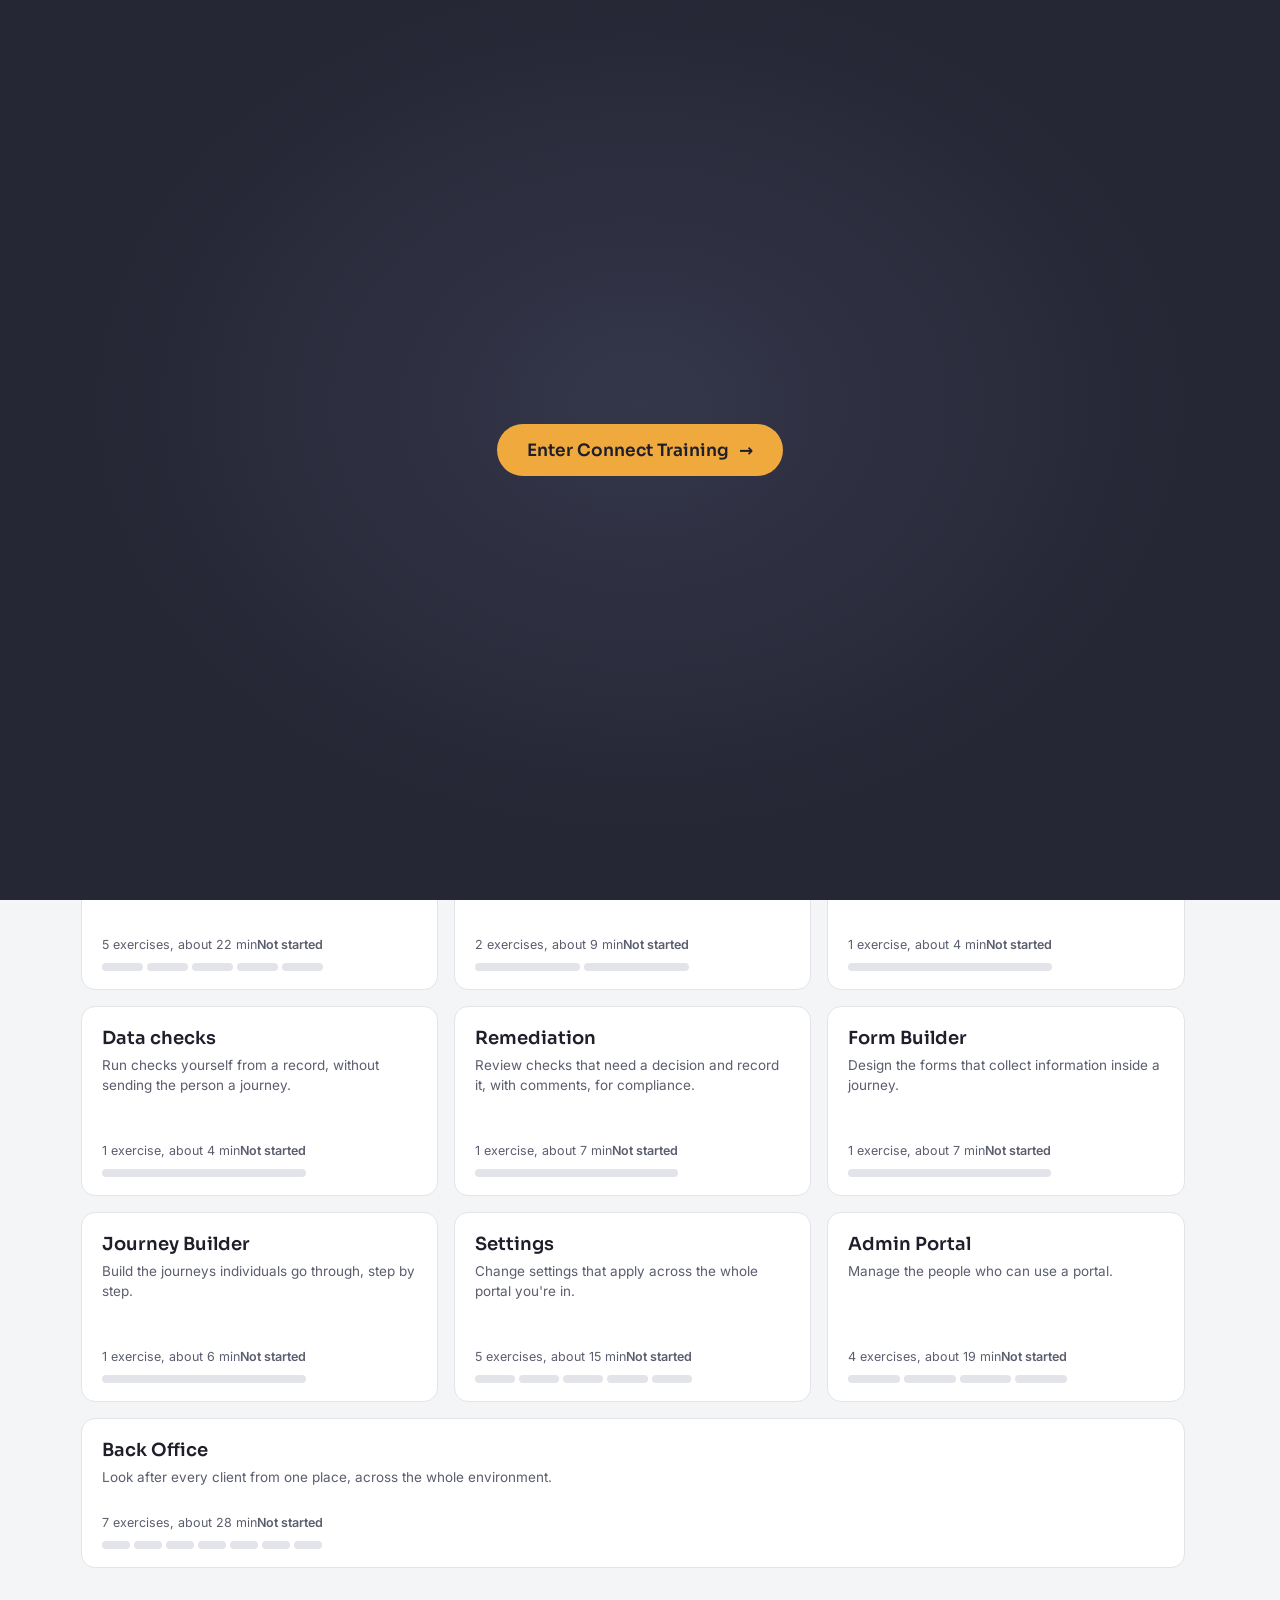
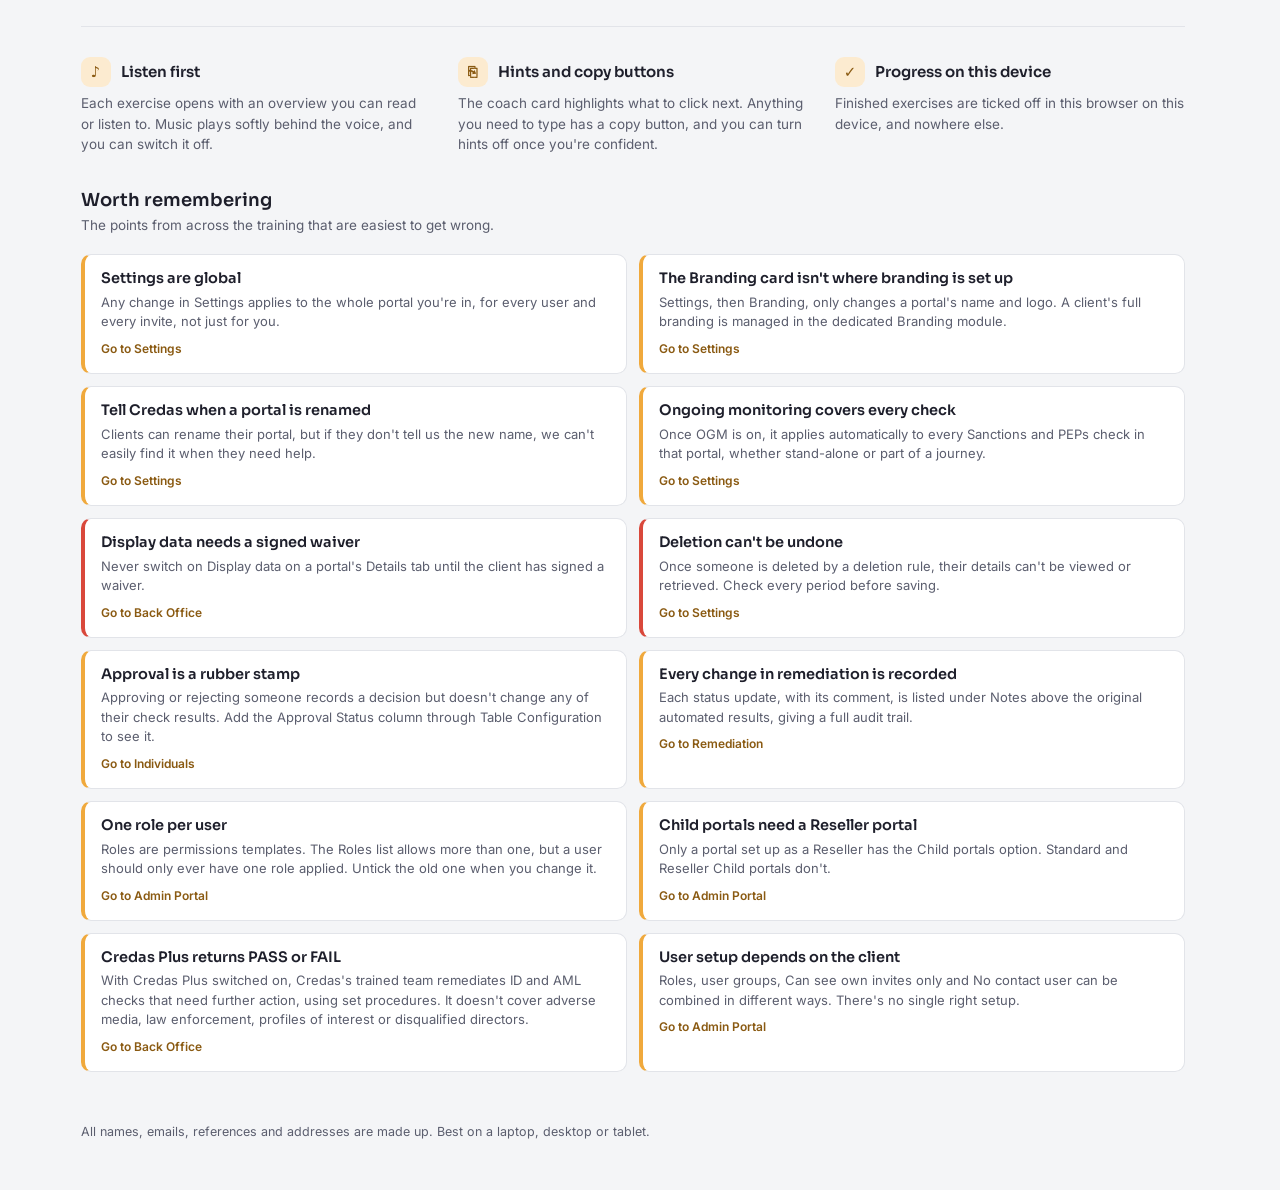
==== index.html @ 2b9f270e "Uploading of both Index and JS files" ====
<!doctype html>
<html lang="en-GB">
<head>
<meta charset="utf-8">
<meta name="viewport" content="width=device-width, initial-scale=1, viewport-fit=cover">
<title>Credas Connect training</title>
<link rel="preconnect" href="https://fonts.googleapis.com">
<link rel="preconnect" href="https://fonts.gstatic.com" crossorigin>
<link href="https://fonts.googleapis.com/css2?family=Inter:wght@400;500;600;700&family=Sora:wght@500;600;700&display=swap" rel="stylesheet">
<style>
:root{
  --bg:#F4F5F7;--surface:#FFFFFF;--ink:#1E1F2B;--muted:#5B5E6E;--line:#E2E4E9;
  --navy:#262735;--navy-2:#31323F;--navy-ink:#F3F3F6;--navy-muted:#B9BBC8;
  --gold:#F0A93C;--gold-soft:#FCEBD0;--gold-ink:#8A5A12;--green:#1A9E72;--green-soft:#E3F6EF;
  --display:"Sora","Segoe UI",system-ui,sans-serif;--body:"Inter","Segoe UI",system-ui,-apple-system,sans-serif;
  color-scheme:light;
  box-sizing:border-box;padding-top:env(safe-area-inset-top,0px);padding-bottom:env(safe-area-inset-bottom,0px);
}
@media (prefers-color-scheme:dark){:root:not([data-theme="light"]){
  --bg:#17181F;--surface:#21222C;--ink:#ECECF1;--muted:#A6A8B6;--line:#34353F;
  --navy:#262838;--navy-2:#2F3142;--gold-soft:#3A2E1A;--gold-ink:#F5C57A;--green:#3CCB98;--green-soft:#173328;color-scheme:dark}}
:root[data-theme="dark"]{--bg:#17181F;--surface:#21222C;--ink:#ECECF1;--muted:#A6A8B6;--line:#34353F;--navy:#262838;--navy-2:#2F3142;--gold-soft:#3A2E1A;--gold-ink:#F5C57A;--green:#3CCB98;--green-soft:#173328;color-scheme:dark}
*,*:before,*:after{box-sizing:inherit}
html{scroll-padding-top:env(safe-area-inset-top,0px)}
body{margin:0;background:var(--bg);color:var(--ink);font:15px/1.55 var(--body);-webkit-font-smoothing:antialiased}
body::before{content:"";position:fixed;inset:0 0 auto;height:env(safe-area-inset-top,0px);background:var(--navy);z-index:10}
a{color:inherit}
:focus-visible{outline:3px solid var(--gold);outline-offset:3px;border-radius:6px}
.wrap{max-width:1160px;margin:0 auto;padding:0 28px}
/* top bar */
.top{background:var(--navy);color:var(--navy-ink)}
.top .wrap{display:flex;align-items:center;gap:18px;height:78px}
.top .brand{display:flex;align-items:center;gap:20px;text-decoration:none}
.top .brand svg{height:44px;width:auto}
.top .brand span{border-left:1px solid #ffffff33;padding-left:20px;font:600 20px var(--display);color:var(--gold);letter-spacing:.01em}
.top nav{margin-left:auto;display:flex;gap:24px;font-size:14.5px}
.top nav a{text-decoration:none;color:var(--navy-muted)}
.top nav a:hover{color:#fff}
/* hero */
.hero{background:var(--navy);color:var(--navy-ink);padding:44px 0 64px;overflow:hidden}
.hero .wrap{display:grid;grid-template-columns:minmax(0,1.05fr) minmax(0,1fr);gap:56px;align-items:center}
.hero h1{font:600 clamp(30px,4.2vw,46px)/1.12 var(--display);letter-spacing:-.02em;margin:0 0 18px;max-width:15ch}
.hero p.lede{color:var(--navy-muted);font-size:16.5px;max-width:46ch;margin:0 0 30px}
.prog{max-width:420px;margin-bottom:26px}
.prog .row{display:flex;justify-content:space-between;align-items:baseline;font-size:13.5px;color:var(--navy-muted);margin-bottom:8px}
.prog .row b{font:600 22px var(--display);color:#fff;margin-right:4px}
.bar{height:8px;border-radius:999px;background:#ffffff1f;overflow:hidden}
.bar i{display:block;height:100%;border-radius:inherit;background:var(--gold);transition:width .6s ease}
.ctas{display:flex;flex-wrap:wrap;gap:12px;align-items:center}
.btn{display:inline-flex;align-items:center;gap:10px;height:46px;padding:0 22px;border-radius:999px;font:600 14.5px var(--body);text-decoration:none;border:0;cursor:pointer}
.btn.gold{background:var(--gold);color:#1E1F2B}
.btn.gold:hover{background:#f4b955}
.btn.ghost{background:transparent;color:#fff;box-shadow:inset 0 0 0 1.5px #ffffff55}
.btn.ghost:hover{box-shadow:inset 0 0 0 1.5px #fff}
.btn .sub{font-weight:500;opacity:.75}
.next-note{font-size:13px;color:var(--navy-muted);margin-top:12px;min-height:20px}
/* mini portal */
.mock{position:relative;justify-self:end;width:min(100%,520px)}
.screen{background:#FAFAFA;border-radius:12px;overflow:hidden;box-shadow:0 30px 60px -20px #00000080,0 0 0 1px #ffffff14;color:#1E1F2B}
.screen .bar2{background:#2D2E3F;height:38px;display:flex;align-items:center;gap:14px;white-space:nowrap;overflow:hidden;padding:0 14px;font-size:10.5px;color:#fff}
.screen .bar2 .lg{width:58px;height:16px;display:flex;align-items:center}
.screen .bar2 .lg svg{height:16px;width:auto}
.screen .bar2 .on{color:var(--gold);font-weight:700}
.screen .bar2 .u{color:var(--gold);border-bottom:2px solid var(--gold);padding:11px 0 9px}
.screen .search{margin:12px 14px 6px;height:22px;border-radius:999px;background:#ECEDEF}
.screen table{width:100%;border-collapse:collapse;font-size:9.5px}
.screen td{padding:8px 14px;border-bottom:1px solid #EEEFF1;white-space:nowrap}
.screen tr.sel td{background:#FFF3DE}
.pill{display:inline-block;border-radius:999px;padding:2px 8px;font-size:8.5px;font-weight:700}
.pill.g{background:#1EC28B;color:#fff}.pill.d{background:#1E1F2B;color:#fff}.pill.o{border:1px solid #c9cbd1;color:#55586a}
.coach{position:absolute;left:-34px;bottom:-30px;width:230px;background:#fff;border-radius:12px;box-shadow:0 18px 40px -10px #00000066;border-top:4px solid var(--gold);padding:13px 15px 14px;color:#1E1F2B}
.coach .s{font:700 11px var(--body);color:var(--gold)}
.coach .t{font:600 14px var(--display);margin:4px 0 3px}
.coach .d{font-size:11.5px;color:#5B5E6E;line-height:1.4}
.coach .pb{height:4px;border-radius:2px;background:#ECEDEF;margin-top:10px}
.coach .pb i{display:block;height:100%;width:58%;background:#1EC28B;border-radius:2px}
.ring{display:inline-block;border-radius:5px;padding:2px 6px;margin:-2px -6px;box-shadow:0 0 0 2px var(--gold),0 0 0 6px #F0A93C40}
@media (prefers-reduced-motion:no-preference){.ring{animation:ringp 1.8s ease-in-out infinite}@keyframes ringp{50%{box-shadow:0 0 0 2px var(--gold),0 0 0 10px #F0A93C1a}}}
/* sections */
main section{padding:56px 0 10px}
.shead{display:flex;justify-content:space-between;align-items:flex-end;gap:20px;margin-bottom:22px;flex-wrap:wrap}
.shead h2{font:600 26px/1.2 var(--display);letter-spacing:-.01em;margin:0}
.shead p{margin:6px 0 0;color:var(--muted);max-width:60ch}
.mods{display:grid;grid-template-columns:repeat(3,minmax(0,1fr));gap:16px}
.mods .mod:last-child:nth-child(3n+1){grid-column:1 / -1;min-height:150px}
@media (max-width:980px){.mods{grid-template-columns:repeat(2,minmax(0,1fr))}.mods .mod:last-child:nth-child(3n+1){grid-column:auto}.mods .mod:last-child:nth-child(2n+1){grid-column:1 / -1}}
@media (max-width:600px){.mods{grid-template-columns:1fr}}
.mod{display:flex;flex-direction:column;text-align:left;background:var(--surface);border:1px solid var(--line);border-radius:14px;padding:20px 20px 18px;cursor:pointer;color:inherit;font:inherit;min-height:190px;position:relative}
.mod:hover{border-color:var(--gold)}
.mod h3{font:600 18px/1.25 var(--display);margin:0 0 6px;padding-right:34px}
.mod p{margin:0 0 16px;color:var(--muted);font-size:13.5px;line-height:1.5}
.mod .foot{margin-top:auto}
.mod .meta{display:flex;justify-content:space-between;font-size:12.5px;color:var(--muted);margin-bottom:8px}
.mod .meta b{color:var(--ink);font-weight:600}
.mod .foot{display:block}.mod .meta{display:flex;align-items:center}
.mod .segs{display:flex;gap:4px;margin-top:2px}
.mod .segs i{flex:1;height:8px;border-radius:4px;background:var(--line)}
.mod .segs i.on{background:var(--green)}
.mod .pstat{font-weight:600;color:var(--muted)}
.mod .pstat.some{color:var(--gold-ink);background:var(--gold-soft);border-radius:999px;padding:2px 9px}
.mod .pstat.full{color:var(--green);background:var(--green-soft);border-radius:999px;padding:2px 9px}
.mod .bar i{background:var(--green)}
.mod .done{position:absolute;top:18px;right:18px;width:26px;height:26px;border-radius:50%;background:var(--green);color:#fff;display:grid;place-items:center;font-size:14px}
.mod.fresh .bar i{background:var(--gold)}
/* good to know */
.know{display:grid;grid-template-columns:repeat(3,minmax(0,1fr));gap:28px;border-top:1px solid var(--line);margin-top:48px;padding:30px 0 6px}
.know h3{font:600 15px var(--display);margin:0 0 6px;display:flex;align-items:center;gap:10px}
.know h3 .ic{width:30px;height:30px;border-radius:9px;background:var(--gold-soft);color:var(--gold-ink);display:grid;place-items:center;font-size:15px}
.know p{margin:0;color:var(--muted);font-size:13.5px}
.know button{border:0;background:none;color:var(--gold-ink);font:600 13px var(--body);padding:0;margin-top:8px;cursor:pointer;text-decoration:underline}
.keys{margin-top:0;padding-top:28px!important}
.keys h3{font:600 18px var(--display);margin:0 0 4px}
.keys>p{margin:0 0 18px;color:var(--muted);font-size:13.5px}
.klist{list-style:none;margin:0;padding:0;display:grid;grid-template-columns:repeat(2,minmax(0,1fr));gap:12px}
.klist li{background:var(--surface);border:1px solid var(--line);border-left:4px solid var(--gold);border-radius:10px;padding:14px 16px}
.klist li.warn{border-left-color:#D9483B}
.klist b{display:block;font:600 14.5px/1.35 var(--display);margin-bottom:4px}
.klist span{display:block;color:var(--muted);font-size:13px;line-height:1.5}
.klist a{display:inline-block;margin-top:8px;font-size:12px;font-weight:600;color:var(--gold-ink);text-decoration:none}
.klist a:hover{text-decoration:underline}
@media (max-width:760px){.klist{grid-template-columns:1fr}}
.askbtn{display:inline-flex;align-items:center;gap:9px;height:44px;padding:0 18px 0 8px;border:1px solid #F0A93C66;border-radius:999px;background:radial-gradient(circle at 22px 50%,#F0A93C40,transparent 60%),#ffffff0d;color:#fff;font:600 14px var(--body);cursor:pointer;margin-left:20px;position:relative;box-shadow:0 0 0 0 #F0A93C55;animation:askring 2.8s ease-out infinite;transition:background .2s,border-color .2s}
.askbtn:hover{border-color:#F0A93C;background:radial-gradient(circle at 22px 50%,#F0A93C66,transparent 65%),#ffffff1a}
.askbtnic{width:30px;height:30px;border-radius:50%;display:grid;place-items:center;background:#1E1F2B;box-shadow:inset 0 0 0 1px #ffffff1f,0 0 14px #F0A93C88}
@keyframes askring{0%{box-shadow:0 0 0 0 #F0A93C55}70%{box-shadow:0 0 0 10px #F0A93C00}100%{box-shadow:0 0 0 0 #F0A93C00}}
@media (prefers-reduced-motion:reduce){.askbtn{animation:none}}
.askveil{position:fixed;inset:0;z-index:90;background:#0e0f16b3;backdrop-filter:blur(3px);display:flex;align-items:flex-start;justify-content:center;padding:clamp(16px,8vh,90px) 16px 16px;overflow:auto}
.askveil[hidden]{display:none}
.askmodal{width:min(780px,100%);animation:askpop .28s cubic-bezier(.2,.8,.2,1)}
@keyframes askpop{from{opacity:0;transform:translateY(-12px) scale(.98)}to{opacity:1;transform:none}}
.askclose{position:absolute;top:14px;right:14px;width:34px;height:34px;border-radius:50%;border:0;background:#ffffff14;color:#fff;font-size:14px;cursor:pointer;z-index:2}
.askclose:hover{background:#ffffff2a}
@media (max-width:560px){.askbtn{margin-left:auto;padding:0 8px}.askbtn>span:last-child{display:none}}

.askcard{position:relative;overflow:hidden;border-radius:20px;padding:30px 32px 26px;color:#fff;background:radial-gradient(ellipse 60% 90% at 12% 0%,#3d3a3a 0%,transparent 60%),radial-gradient(ellipse 80% 100% at 10% 10%,#F0A93C2e 0%,transparent 55%),linear-gradient(135deg,#262735 0%,#2f3044 100%);box-shadow:0 24px 50px -24px #1e1f2b99}
.asktop{display:flex;gap:20px;align-items:center;margin-bottom:18px}
.askicon{flex:none;width:118px;height:118px;filter:drop-shadow(0 6px 22px #F0A93C66)}
.askicon svg{width:118px;height:118px}
.askicon .beam{transform-origin:60px 18px;animation:askbeam 3.2s ease-in-out infinite}
.askicon .pool{animation:askpool 3.2s ease-in-out infinite}
.askicon .star{transform-origin:60px 74px;animation:askstar 3.2s ease-in-out infinite}
@keyframes askbeam{0%,100%{opacity:.75}50%{opacity:1}}
@keyframes askpool{0%,100%{opacity:.7}50%{opacity:1}}
@keyframes askstar{0%,100%{transform:scale(1) rotate(0)}50%{transform:scale(1.07) rotate(6deg)}}
@media (prefers-reduced-motion:reduce){.askicon .beam,.askicon .pool,.askicon .star{animation:none}}
.askkick{display:inline-block;font:600 11.5px var(--body);letter-spacing:.08em;text-transform:uppercase;color:#F0A93C;margin-bottom:4px}
.askcard h2{font:600 clamp(24px,2.6vw,30px)/1.15 var(--display);margin:0 0 6px;color:#fff;letter-spacing:-.01em}
.asksub{margin:0;color:#C9CBD6;max-width:56ch}
.askform{display:flex;gap:10px}
.askform input{flex:1;height:54px;border:0;border-radius:999px;padding:0 24px;font:15.5px var(--body);background:#fff;color:#1E1F2B;box-shadow:0 8px 24px -12px #000a}
.askform .btn{height:54px;padding:0 26px}
.askform input:focus{outline:none;border-color:var(--gold);box-shadow:0 0 0 4px #F0A93C33}
.askex{display:flex;flex-wrap:wrap;gap:8px;align-items:center;margin:14px 0 4px;font-size:12.5px;color:#B9BBC8}
.askex button{border:1px solid #ffffff2e;background:#ffffff12;color:#fff;border-radius:999px;padding:6px 13px;font:12.5px var(--body);cursor:pointer;transition:background .15s,border-color .15s}
.askex button:hover{border-color:#F0A93C;background:#F0A93C26}
#askOut{margin-top:14px}
.askhead{font-size:13px;color:#C9CBD6;margin:8px 0 10px}
.askres{display:flex;gap:18px;align-items:center;justify-content:space-between;border:1px solid var(--line);border-radius:14px;padding:16px 18px;margin-bottom:10px;background:var(--surface);color:var(--ink);animation:askin .35s ease both}
.askres:nth-child(3){animation-delay:.06s}.askres:nth-child(4){animation-delay:.12s}
@keyframes askin{from{opacity:0;transform:translateY(6px)}to{opacity:1;transform:none}}
.askres.top{border:2px solid var(--gold);background:var(--surface);box-shadow:0 0 0 4px #F0A93C2e}
.askres h3{font:600 16px var(--display);margin:2px 0 4px;color:var(--ink)}
.askres p{margin:0;color:var(--muted);font-size:13px}
.askres .askstep{margin-top:6px;color:var(--ink)}
.askmod{font-size:11.5px;font-weight:600;text-transform:uppercase;letter-spacing:.04em;color:var(--gold-ink)}
.askdone{color:var(--green);text-transform:none}
.askres .btn{flex:none;height:40px;padding:0 18px;font-size:13.5px}
.btn.line2{background:transparent;color:var(--ink);box-shadow:inset 0 0 0 1.5px var(--line)}
.asknone{border:1px dashed #ffffff40;border-radius:12px;padding:14px 16px;color:#D9DAE2;font-size:13.5px}
@media (max-width:640px){.askform{flex-direction:column}.askres{flex-direction:column;align-items:flex-start}.asktop{flex-direction:column;align-items:flex-start}.askicon{width:72px;height:72px}.askicon svg{width:72px;height:72px}}
footer{color:var(--muted);font-size:12.5px;padding:40px 0 48px}
/* module view */
.mhero{background:var(--navy);color:var(--navy-ink);padding:26px 0 34px}
.crumbs{font-size:13px;color:var(--navy-muted);margin-bottom:14px}
.crumbs a{color:var(--navy-muted);text-decoration:none}
.crumbs a:hover{color:#fff;text-decoration:underline}
.mhero h1{font:600 clamp(28px,3.6vw,38px)/1.15 var(--display);margin:0 0 10px;letter-spacing:-.015em}
.mhero p{color:var(--navy-muted);max-width:68ch;margin:0 0 20px}
.mhero .prog{margin:0}
.exl{list-style:none;margin:30px 0 0;padding:0;display:flex;flex-direction:column;gap:12px}
.ex{background:var(--surface);border:1px solid var(--line);border-radius:14px;padding:18px 20px;display:grid;grid-template-columns:44px minmax(0,1fr) auto;gap:4px 18px;align-items:start}
.ex .num{width:36px;height:36px;border-radius:50%;background:var(--gold-soft);color:var(--gold-ink);display:grid;place-items:center;font:600 15px var(--display);margin-top:2px}
.ex.isdone .num{background:var(--green);color:#fff}
.ex h3{font:600 17px/1.3 var(--display);margin:2px 0 4px}
.ex p{margin:0;color:var(--muted);font-size:13.5px;max-width:70ch}
.ex .meta{display:flex;flex-wrap:wrap;gap:8px 14px;align-items:center;margin-top:10px;font-size:12.5px;color:var(--muted)}
.ex .tag{display:inline-flex;align-items:center;gap:6px;background:var(--green-soft);color:var(--green);font-weight:600;border-radius:999px;padding:3px 10px;font-size:12px}
.ex .tog{border:0;background:none;color:var(--gold-ink);font:600 12.5px var(--body);cursor:pointer;padding:0;display:inline-flex;align-items:center;gap:5px}
.ex .tog svg{transition:transform .2s}
.ex .tog[aria-expanded="true"] svg{transform:rotate(180deg)}
.ex .act{align-self:center}
.ex .btn{height:40px;padding:0 18px;font-size:13.5px}
.ex .btn.dark{background:var(--ink);color:var(--surface)}
.ex .btn.line{background:transparent;color:var(--ink);box-shadow:inset 0 0 0 1.5px var(--line)}
.steps{grid-column:2 / -1;display:none;margin-top:12px;border-top:1px dashed var(--line);padding-top:12px;columns:2 260px;column-gap:28px}
.steps.open{display:block}
.steps div{break-inside:avoid;margin-bottom:12px}
.steps h4{margin:0 0 4px;font:600 12.5px var(--body);color:var(--ink)}
.steps ol{margin:0;padding-left:22px;font-size:12.5px;color:var(--muted)}
.empty{padding:20px;color:var(--muted)}
[hidden]{display:none!important}
@media (max-width:880px){
  .hero .wrap{grid-template-columns:1fr;gap:40px}
  .mock{justify-self:start;margin-left:34px;width:calc(100% - 34px)}
  .know{grid-template-columns:1fr;gap:20px}
}
@media (max-width:560px){
  .wrap{padding:0 18px}
  .top nav{display:none}
  .hero{padding:30px 0 56px}
  .ex{grid-template-columns:36px minmax(0,1fr)}
  .ex .num{width:30px;height:30px;font-size:13px}
  .ex .act{grid-column:2;margin-top:12px}
  .coach{width:200px;left:-24px}
  .screen td:nth-child(4){display:none}
}
@media (max-width:560px){.top .wrap{height:64px}.top .brand svg{height:34px}.top .brand span{font-size:16px;padding-left:14px}.top .brand{gap:14px}}
@media (prefers-reduced-motion:reduce){.bar i{transition:none}}

/* intro animation */
.splash{display:none}
html.intro .splash{display:flex;position:fixed;inset:0;z-index:100;background:radial-gradient(ellipse at 50% 45%,#34364a 0%,var(--navy,#262735) 60%);flex-direction:column;align-items:center;justify-content:center;gap:18px;overflow:hidden}
html{scrollbar-gutter:stable}
html.intro body{overscroll-behavior:none}
.sp-stage{perspective:900px;perspective-origin:50% 50%}
.sp-logo{display:flex;align-items:center;height:clamp(84px,14vw,150px);transform-style:preserve-3d;position:relative}
.sp-c{position:relative;height:100%;aspect-ratio:50/60;transform-origin:50% 50%;transform-style:preserve-3d;opacity:.001;will-change:transform}
.splash.play .sp-c{opacity:1}
.sp-c .lay{position:absolute;inset:0;width:100%;height:100%;backface-visibility:visible;image-rendering:auto}
.sp-c .csheen{-webkit-mask-size:100% 100%;mask-size:100% 100%;overflow:hidden;opacity:.85}
.sp-c .csheen i{position:absolute;top:-10%;bottom:-10%;left:0;width:45%;background:linear-gradient(105deg,rgba(255,255,255,0) 0%,rgba(255,255,255,.95) 50%,rgba(255,255,255,0) 100%);transform:translateX(-130%);will-change:transform}
.splash.play .sp-c .csheen i{animation:csheen 1.3s ease-in-out .2s 3 both}
@keyframes csheen{from{transform:translateX(-130%)}to{transform:translateX(330%)}}
@media (prefers-reduced-motion:reduce){.splash.play .sp-c .csheen i{animation:none}}
.sp-w{height:100%;width:auto;margin-left:0;clip-path:inset(0 100% 0 0);opacity:0}
.sp-sub{font:600 clamp(15px,1.6vw,19px) "Sora","Segoe UI",system-ui,sans-serif;color:#F0A93C;opacity:0;transform:translateY(8px);letter-spacing:.01em}
.sp-ring{position:absolute;left:0;top:50%;width:var(--cw,100px);height:var(--cw,100px);margin-top:calc(var(--cw,100px) / -2);border-radius:50%;border:3px solid #F0A93C;opacity:0;transform:translateX(var(--cxp,0px)) scale(.6);pointer-events:none}
.splash.play .sp-c{animation:cfly 1.45s linear both, cland 1s cubic-bezier(.2,.8,.25,1) 1.45s forwards}
.splash.play .sp-ring{animation:ring .9s ease-out 1.45s forwards}
.splash.play .sp-w{animation:wreveal .75s cubic-bezier(.2,.7,.2,1) 2.3s forwards}
.splash.play .sp-sub{animation:subin .6s ease-out 2.8s forwards}
.sp-btns{position:absolute;right:22px;bottom:calc(20px + env(safe-area-inset-bottom,0px));display:flex;gap:8px}
.sp-btns button{border:0;background:#ffffff14;color:#D9DAE2;border-radius:999px;padding:9px 16px;font:500 13px "Inter",system-ui,sans-serif;cursor:pointer}
.sp-btns button:hover{background:#ffffff26;color:#fff}
.sp-gate{position:absolute;inset:0;display:flex;align-items:center;justify-content:center}
.sp-enter{display:inline-flex;align-items:center;gap:10px;height:52px;padding:0 30px;border:0;border-radius:999px;background:#F0A93C;color:#1E1F2B;font:600 17px "Sora","Segoe UI",system-ui,sans-serif;cursor:pointer;box-shadow:0 0 0 0 #F0A93C88;animation:gpulse 1.8s ease-out infinite}
.sp-enter:hover{background:#f4b955}
.sp-enter:focus-visible{outline:3px solid #fff;outline-offset:4px}
.sp-gate[hidden]{display:none}
@keyframes gpulse{0%{box-shadow:0 0 0 0 #F0A93C88}100%{box-shadow:0 0 0 18px #F0A93C00}}
@media (prefers-reduced-motion:reduce){.sp-enter{animation:none}}
.splash.gated .sp-stage,.splash.gated .sp-sub{visibility:hidden}
.splash.out{animation:spout .6s ease-in forwards}
.splash{background:none!important}
.splash::before{content:"";position:absolute;inset:0;background:radial-gradient(ellipse at 50% 45%,#34364a 0%,var(--navy,#262735) 60%);transition:opacity .9s ease;z-index:0}
.splash>*:not(.sp-gate){position:relative;z-index:1}
.splash>.sp-gate{z-index:2}
.splash.fly::before{opacity:0}
.splash.fly .sp-gate{display:none}
html.intro .top .brand svg,html.intro .top .brand span{opacity:0}

/* the C flies in from behind the viewer, spinning in 3D, away into the screen, goes slightly too far, then lands */
@keyframes cfly{
  0%{transform:translate3d(var(--cx,58%),18%,860px) rotateY(-760deg) rotateX(-30deg) rotateZ(35deg) scaleZ(1);animation-timing-function:cubic-bezier(.5,0,.7,.4)}
  58%{transform:translate3d(var(--cx,58%),4%,-60px) rotateY(-300deg) rotateX(-10deg) rotateZ(6deg) scaleZ(1);animation-timing-function:cubic-bezier(.2,.6,.3,1)}
  80%{transform:translate3d(var(--cx,58%),0,-150px) rotateY(-42deg) rotateX(16deg) rotateZ(-4deg) scaleZ(.55);animation-timing-function:cubic-bezier(.55,0,.75,.3)}
  100%{transform:translate3d(var(--cx,58%),0,0) rotateY(0) rotateX(0) rotateZ(0) scaleZ(.01)}}
@keyframes cland{
  0%{transform:translate3d(var(--cx,58%),0,0) scale3d(1.06,1.06,.01)}
  14%{transform:translate3d(var(--cx,58%),2%,0) scale3d(.97,1.02,.01)}
  28%{transform:translate3d(var(--cx,58%),-1%,0) scale3d(1.01,1.01,.01)}
  45%{transform:translate3d(var(--cx,58%),0,0) scale3d(1,1,.01)}
  100%{transform:translate3d(0,0,0) scale3d(1,1,.01)}}
@keyframes ring{0%{opacity:.85;transform:translateX(var(--cxp,0px)) scale(.75)}100%{opacity:0;transform:translateX(var(--cxp,0px)) scale(2.4)}}
@keyframes wreveal{0%{clip-path:inset(0 100% 0 0);opacity:0}15%{opacity:1}100%{clip-path:inset(0 0 0 0);opacity:1}}
@keyframes subin{to{opacity:1;transform:none}}
@keyframes spout{to{opacity:0;visibility:hidden}}
</style>
<script>(function(){try{var r=window.matchMedia&&matchMedia("(prefers-reduced-motion: reduce)").matches;var seen=sessionStorage.getItem("cct-intro");if(!r&&!seen&&!location.hash)document.documentElement.classList.add("intro")}catch(e){}})();</script>
<meta name="robots" content="noindex, nofollow">
<meta name="googlebot" content="noindex, nofollow">
<script>
/* Keep an Azure SAS token (or any query string) on links between pages */
(function(){var q=location.search;if(!q||q.length<2)return;
document.addEventListener("click",function(e){var a=e.target.closest&&e.target.closest("a[href]");if(!a)return;var h=a.getAttribute("href");
 if(!h||/^(https?:|mailto:|#|javascript:)/i.test(h)||!/\.html(#|$)/i.test(h))return;
 var i=h.indexOf("#"),base=i<0?h:h.slice(0,i),hash=i<0?"":h.slice(i);if(base.indexOf("?")>=0)return;
 e.preventDefault();var url=base+q+hash;if(a.target==="_blank")window.open(url,"_blank");else location.href=url;},true);})();
</script>
</head>
<body>
<div class="splash" id="splash" role="presentation"><div class="sp-stage"><div class="sp-logo" aria-label="Credas"><span class="sp-ring" aria-hidden="true"></span><div class="sp-c" id="spC" aria-hidden="true"></div><svg class="sp-w" viewBox="51.2 0 96.95 60" aria-hidden="true"><path fill="#fff" d="M51.41,24.04c0-3.51.44-5.85,1.33-7.01.88-1.16,2.14-1.74,3.77-1.74s2.79.4,3.5,1.2c.51.58.83,1.16.99,1.73.36,1.34.55,3.35.55,6.01v2.5h-2.49v-2.8c0-2.43-.13-4.07-.39-4.89s-.64-1.35-1.12-1.57c-.27-.12-.57-.18-.91-.18-1.05,0-1.77.53-2.17,1.6s-.6,2.74-.6,5.02v11.64c0,2.8.17,4.73.53,5.81.35,1.07,1.05,1.61,2.11,1.61s1.74-.53,2.07-1.6.49-3,.49-5.8v-2.32h2.47v2.31c0,2.53-.14,4.36-.43,5.48-.29,1.11-.61,1.91-.97,2.39-.77,1.03-1.96,1.55-3.57,1.55s-2.83-.51-3.64-1.53c-1-1.25-1.5-3.87-1.5-7.85v-11.55h0"/><path fill="#fff" d="M72.72,22.66c0-1.46-.07-2.53-.21-3.21-.13-.68-.37-1.14-.69-1.39-.33-.24-.83-.36-1.54-.36h-2.75v11.01h2.57c.83,0,1.41-.14,1.71-.43.31-.29.53-.76.69-1.43.15-.67.23-1.99.23-3.98v-.21h0M65.09,15.66h4.93c1.99,0,3.32.42,3.99,1.25.51.63.83,1.39.96,2.3.13.91.21,2.22.21,3.95s-.2,3.13-.6,4.23-1.09,1.77-2.07,2.03c.39.07.71.18.97.35s.5.46.71.87c.65,1.26.97,4.37.97,9.33,0,2.05.02,3.23.05,3.55.04.31.14.7.31,1.15h-2.43c-.17-.33-.28-.95-.31-1.87-.03-.91-.05-2.38-.05-4.39v-3.19c0-2.02-.13-3.31-.37-3.85-.25-.55-.98-.83-2.2-.83l-2.6-.17v14.3h-2.45V15.66h0Z"/><path fill="#fff" d="M97.44,23.66c0-2.11-.24-3.63-.73-4.56-.48-.93-1.24-1.4-2.27-1.4h-2.17v24.84h2.03c1.36,0,2.25-.62,2.67-1.86.33-1.02.49-2.55.49-4.58l-.02-12.44h0M89.82,15.66h4.47c2.61,0,4.26,1.07,4.97,3.19.42,1.24.63,2.93.63,5.07v12.42c.01,3.02-.41,5.16-1.27,6.41-.86,1.26-2.33,1.89-4.43,1.89h-4.37V15.66h0Z"/><path fill="#fff" d="M110.61,36.74l-2.67-16.41h-.03l-2.45,16.41h5.16M106.61,15.66h2.5l5.15,29h-2.37l-.95-5.88h-5.8l-.87,5.88h-2.32l4.67-29h0Z"/><path fill="#fff" d="M116.4,20.11c.17-1.57.63-2.77,1.39-3.59.76-.82,1.96-1.23,3.59-1.23s2.75.41,3.39,1.22c.35.44.63.88.83,1.32.42.89.63,3.01.65,6.36v1.63h-2.52v-1.81c0-2.55-.09-4.09-.25-4.63-.17-.54-.33-.95-.51-1.22-.32-.51-.89-.76-1.71-.76-1.67,0-2.51,1.55-2.51,4.67,0,1.09.11,1.83.31,2.21.21.39.37.69.47.91.1.22.81.98,2.1,2.27l1.58,1.6c2.34,2.41,3.51,5.17,3.51,8.28s-.45,5.17-1.35,6.15c-.89.99-2.22,1.49-3.98,1.49-2.7,0-4.25-1.63-4.66-4.89-.14-1.1-.21-2.45-.21-4.05v-3.01h2.51v2.97c0,2.61.17,4.41.52,5.41.35.99,1.05,1.49,2.11,1.49s1.74-.32,2.03-.96.45-1.42.48-2.33c.03-.91.04-1.89.04-2.93,0-2.15-.85-4.05-2.55-5.71l-1.68-1.6c-1.47-1.44-2.45-2.65-2.95-3.63s-.74-1.98-.74-3,.04-1.88.11-2.59"/><path fill="#fff" d="M52.42,53.81l2.13-5.85h.87l2.15,5.85h-.79l-1.24-3.47c-.07-.21-.17-.48-.27-.8-.1-.32-.22-.73-.37-1.23h.14c-.14.5-.27.91-.37,1.24s-.19.59-.25.79l-1.21,3.47h-.8ZM53.49,52.18v-.65h3.01v.65h-3.01Z"/><path fill="#fff" d="M62.6,53.91c-.42,0-.79-.07-1.1-.21s-.55-.33-.73-.57c-.17-.25-.27-.53-.3-.86h.77c.02.22.09.4.22.55.13.14.29.25.49.32s.41.11.64.11c.27,0,.5-.04.71-.13.21-.09.38-.21.5-.37.13-.16.19-.34.19-.55,0-.19-.05-.34-.16-.46s-.25-.21-.42-.29c-.17-.07-.37-.14-.58-.2l-.71-.2c-.47-.13-.84-.33-1.1-.57s-.39-.57-.39-.95c0-.33.09-.62.27-.87.18-.25.42-.44.72-.57.31-.13.65-.21,1.02-.21s.73.07,1.02.21c.29.13.53.32.7.55s.26.5.27.79h-.73c-.03-.29-.17-.51-.41-.66s-.53-.23-.88-.23c-.25,0-.47.04-.66.13-.19.08-.34.19-.44.34s-.16.31-.16.49c0,.21.07.37.19.49.13.13.28.22.45.29.17.07.33.13.47.16l.59.16c.16.04.33.1.52.17s.37.17.55.29.31.27.43.46.17.42.17.69c0,.32-.08.61-.25.87-.17.25-.41.46-.73.61-.31.15-.7.22-1.15.22h.01Z"/><path fill="#fff" d="M65.81,53.81v-4.39h.69v.98h-.05c.06-.24.15-.43.29-.59s.28-.27.45-.35.35-.12.55-.12c.32,0,.58.1.77.29s.33.45.38.77h-.09c.05-.22.15-.41.29-.57s.31-.28.51-.37c.2-.09.41-.13.65-.13.25,0,.49.05.69.17s.37.27.5.5c.13.22.19.51.19.85v2.96h-.71v-2.94c0-.31-.09-.55-.27-.68s-.39-.21-.62-.21c-.2,0-.37.04-.51.13-.14.08-.25.19-.33.34s-.11.31-.11.49v2.87h-.71v-3.01c0-.25-.08-.44-.25-.59s-.37-.22-.62-.22c-.17,0-.33.04-.48.12-.15.08-.27.2-.36.35s-.14.35-.14.59v2.77h-.71,0Z"/><path fill="#fff" d="M74.09,53.91c-.28,0-.53-.05-.75-.16s-.41-.26-.54-.46-.2-.45-.2-.73c0-.25.05-.45.15-.61s.23-.28.4-.37.35-.16.55-.2.41-.08.61-.11c.26-.03.47-.06.64-.08s.29-.05.37-.09.12-.12.12-.23v-.03c0-.18-.03-.34-.1-.47-.07-.13-.17-.23-.31-.29s-.31-.1-.51-.1-.39.03-.54.1-.27.15-.36.25-.16.2-.21.3l-.68-.22c.11-.27.27-.47.45-.63s.4-.26.63-.32.46-.09.69-.09c.15,0,.31.02.5.05s.37.11.54.21c.17.11.32.26.43.47s.17.48.17.82v2.89h-.69v-.59h-.05c-.05.1-.13.21-.24.31-.11.11-.25.2-.43.27s-.39.11-.63.11h-.01ZM74.21,53.29c.26,0,.48-.05.67-.15s.32-.23.41-.4.14-.33.14-.51v-.61s-.09.07-.19.09-.21.05-.33.07-.25.04-.36.05c-.11.01-.21.03-.28.03-.17.02-.33.06-.48.11s-.27.13-.35.23-.13.23-.13.4c0,.15.04.28.12.38s.19.18.32.23.29.08.47.08h0Z"/><path fill="#fff" d="M77.37,53.81v-4.39h.69v.67h.05c.08-.22.23-.4.43-.54.21-.13.45-.2.71-.2h.19c.07,0,.13,0,.17,0v.71s-.07-.01-.16-.03-.17-.01-.27-.01c-.21,0-.4.05-.56.13-.17.09-.3.21-.39.36s-.14.33-.14.53v2.75h-.71Z"/><path fill="#fff" d="M82.25,49.42v.61h-2.27v-.61h2.27ZM80.65,48.38h.71v4.29c0,.2.04.34.12.43.08.09.21.13.4.13.05,0,.1,0,.17-.01.07-.01.13-.02.19-.03l.15.59c-.07.03-.16.05-.25.06-.09.01-.19.02-.28.02-.38,0-.67-.1-.89-.3s-.32-.48-.32-.84v-4.35h0Z"/><path fill="#fff" d="M85.11,53.91c-.42,0-.79-.07-1.1-.21s-.55-.33-.73-.57-.27-.53-.3-.86h.77c.02.22.09.4.22.55s.29.25.49.32.41.11.64.11c.27,0,.5-.04.71-.13s.38-.21.5-.37.19-.34.19-.55c0-.19-.05-.34-.16-.46s-.25-.21-.42-.29-.37-.14-.58-.2l-.71-.2c-.47-.13-.84-.33-1.1-.57s-.39-.57-.39-.95c0-.33.09-.62.27-.87.18-.25.42-.44.72-.57s.65-.21,1.02-.21.73.07,1.02.21.53.32.7.55c.17.23.26.5.27.79h-.73c-.03-.29-.17-.51-.41-.66-.24-.15-.53-.23-.88-.23-.25,0-.47.04-.66.13-.19.08-.34.19-.44.34-.11.14-.16.31-.16.49,0,.21.07.37.19.49.13.13.28.22.45.29.17.07.33.13.47.16l.59.16c.16.04.33.1.52.17s.37.17.55.29c.17.12.31.27.43.46s.17.42.17.69c0,.32-.08.61-.25.87s-.41.46-.73.61-.7.22-1.15.22h.01Z"/><path fill="#fff" d="M90.17,53.91c-.43,0-.79-.09-1.1-.28-.31-.19-.55-.45-.71-.79-.17-.34-.25-.73-.25-1.18s.08-.85.25-1.19.39-.61.69-.81c.3-.19.65-.29,1.04-.29.23,0,.46.04.69.11.23.08.43.2.62.37s.33.4.44.68.17.62.17,1.03v.29h-3.41v-.59h3.03l-.33.22c0-.29-.05-.55-.13-.77-.09-.22-.23-.4-.4-.53-.18-.13-.4-.19-.67-.19s-.49.07-.68.19-.33.3-.43.51-.15.43-.15.67v.39c0,.33.06.6.17.83s.27.4.47.51.44.17.71.17c.17,0,.33-.03.47-.07s.27-.13.37-.23c.1-.1.18-.23.23-.37l.69.19c-.07.22-.18.41-.35.58s-.36.3-.6.39-.51.14-.81.14h0Z"/><path fill="#fff" d="M94.32,53.91c-.28,0-.53-.05-.75-.16s-.41-.26-.54-.46-.2-.45-.2-.73c0-.25.05-.45.15-.61s.23-.28.4-.37.35-.16.55-.2.41-.08.61-.11c.26-.03.47-.06.64-.08s.29-.05.37-.09.12-.12.12-.23v-.03c0-.18-.03-.34-.1-.47-.07-.13-.17-.23-.31-.29s-.31-.1-.51-.1-.39.03-.54.1-.27.15-.36.25-.16.2-.21.3l-.68-.22c.11-.27.27-.47.45-.63s.4-.26.63-.32.46-.09.69-.09c.15,0,.31.02.5.05s.37.11.54.21c.17.11.32.26.43.47s.17.48.17.82v2.89h-.69v-.59h-.05c-.05.1-.13.21-.24.31-.11.11-.25.2-.43.27s-.39.11-.63.11h-.01ZM94.44,53.29c.26,0,.48-.05.67-.15s.32-.23.41-.4.14-.33.14-.51v-.61s-.09.07-.19.09-.21.05-.33.07-.25.04-.36.05c-.11.01-.21.03-.28.03-.17.02-.33.06-.48.11s-.27.13-.35.23-.13.23-.13.4c0,.15.04.28.12.38s.19.18.32.23.29.08.47.08h0Z"/><path fill="#fff" d="M97.6,53.81v-4.39h.69v.67h.05c.08-.22.23-.4.43-.54.21-.13.45-.2.71-.2h.19c.07,0,.13,0,.17,0v.71s-.07-.01-.16-.03-.17-.01-.27-.01c-.21,0-.4.05-.56.13-.17.09-.3.21-.39.36s-.14.33-.14.53v2.75h-.71Z"/><path fill="#fff" d="M102.28,53.91c-.4,0-.75-.09-1.05-.28-.3-.19-.53-.45-.7-.79s-.25-.73-.25-1.19.08-.86.25-1.2.4-.61.7-.79.65-.28,1.05-.28c.21,0,.41.03.6.08s.36.13.51.24c.15.11.29.23.4.38s.2.32.26.51l-.68.19c-.03-.11-.08-.21-.15-.31s-.15-.17-.24-.25c-.09-.07-.2-.13-.32-.16s-.25-.06-.39-.06c-.29,0-.53.07-.72.23-.19.15-.33.35-.42.6s-.14.52-.14.81.05.55.14.8c.09.25.23.45.42.6s.43.23.72.23c.15,0,.28-.02.41-.06s.23-.09.33-.17.17-.16.24-.26.11-.21.15-.33l.67.19c-.06.2-.14.37-.26.53-.11.15-.25.29-.41.39s-.33.19-.52.25c-.19.06-.39.09-.61.09h0Z"/><path fill="#fff" d="M105.8,51.18v2.63h-.71v-5.85h.71v2.53h-.12c.13-.41.33-.69.57-.87s.54-.25.87-.25c.29,0,.55.06.78.18s.4.31.52.55c.13.25.19.55.19.93v2.79h-.71v-2.73c0-.34-.09-.6-.27-.79-.17-.19-.42-.29-.73-.29-.21,0-.4.05-.57.14s-.3.23-.39.4-.15.39-.15.64h0Z"/><path fill="#fff" d="M114.57,53.89c-.5,0-.95-.12-1.34-.36s-.7-.59-.92-1.04c-.23-.45-.33-.98-.33-1.6s.11-1.15.33-1.61c.22-.45.53-.79.92-1.04.39-.25.84-.37,1.34-.37.29,0,.57.04.84.13.27.09.5.21.71.38s.39.37.53.61.23.51.29.81h-.75c-.04-.2-.11-.38-.21-.53-.1-.15-.23-.28-.37-.39-.15-.11-.31-.18-.48-.23s-.36-.08-.55-.08c-.35,0-.67.09-.95.27s-.51.44-.67.79-.25.77-.25,1.27.08.92.25,1.26c.17.35.39.61.67.78.28.18.6.27.95.27.19,0,.37-.03.55-.08.17-.05.33-.13.48-.23s.27-.23.37-.39.17-.33.21-.53h.75c-.05.3-.15.57-.29.8s-.31.44-.53.61-.45.29-.71.38c-.27.09-.55.13-.84.13h0Z"/><path fill="#fff" d="M119.78,53.91c-.4,0-.75-.09-1.05-.28-.3-.19-.53-.45-.7-.79s-.25-.73-.25-1.19.08-.86.25-1.2.4-.61.7-.79.65-.28,1.05-.28.75.09,1.05.28.53.45.7.79.25.74.25,1.2-.08.85-.25,1.19-.4.61-.7.79-.65.28-1.05.28ZM119.78,53.27c.29,0,.54-.07.73-.23s.33-.35.43-.6.14-.51.14-.8-.05-.56-.14-.81c-.09-.25-.23-.45-.43-.61s-.43-.23-.73-.23-.53.07-.72.23c-.19.15-.33.35-.42.6s-.14.52-.14.81.05.55.14.8c.09.25.23.45.42.6s.43.23.72.23h0Z"/><path fill="#fff" d="M122.81,53.81v-4.39h.69v.98h-.05c.06-.24.15-.43.29-.59.13-.15.28-.27.45-.35.17-.08.35-.12.55-.12.32,0,.58.1.77.29.2.2.33.45.38.77h-.09c.05-.22.15-.41.29-.57s.31-.28.51-.37c.2-.09.41-.13.65-.13.25,0,.49.05.69.17s.37.27.5.5c.13.22.19.51.19.85v2.96h-.71v-2.94c0-.31-.09-.55-.27-.68s-.39-.21-.62-.21c-.2,0-.37.04-.51.13-.14.08-.25.19-.33.34s-.11.31-.11.49v2.87h-.71v-3.01c0-.25-.08-.44-.25-.59s-.37-.22-.62-.22c-.17,0-.33.04-.48.12-.15.08-.27.2-.36.35s-.14.35-.14.59v2.77h-.71,0Z"/><path fill="#fff" d="M129.86,55.45v-6.03h.69v.7h.08c.05-.08.12-.18.21-.3s.22-.23.39-.32.39-.14.68-.14c.37,0,.69.09.97.27s.5.45.65.79c.16.34.24.74.24,1.21s-.08.87-.23,1.21-.37.6-.65.79-.6.28-.97.28c-.28,0-.5-.05-.67-.14s-.3-.21-.39-.33-.16-.22-.21-.31h-.05v2.32h-.71ZM131.79,53.27c.27,0,.51-.07.69-.22.19-.15.32-.35.41-.59s.14-.53.14-.83-.05-.58-.14-.82c-.09-.25-.23-.44-.41-.59-.19-.15-.41-.21-.69-.21s-.49.07-.68.21-.32.33-.41.57-.14.53-.14.85.05.61.14.86.23.45.42.59.41.21.67.21h0Z"/><path fill="#fff" d="M136.1,53.91c-.28,0-.53-.05-.75-.16s-.41-.26-.54-.46-.2-.45-.2-.73c0-.25.05-.45.15-.61s.23-.28.4-.37.35-.16.55-.2.41-.08.61-.11c.26-.03.47-.06.64-.08s.29-.05.37-.09.12-.12.12-.23v-.03c0-.18-.03-.34-.1-.47-.07-.13-.17-.23-.31-.29s-.31-.1-.51-.1-.39.03-.54.1-.27.15-.36.25-.16.2-.21.3l-.68-.22c.11-.27.27-.47.45-.63s.4-.26.63-.32.46-.09.69-.09c.15,0,.31.02.5.05s.37.11.54.21c.17.11.32.26.43.47s.17.48.17.82v2.89h-.69v-.59h-.05c-.05.1-.13.21-.24.31-.11.11-.25.2-.43.27s-.39.11-.63.11h-.01ZM136.22,53.29c.26,0,.48-.05.67-.15s.32-.23.41-.4.14-.33.14-.51v-.61s-.09.07-.19.09-.21.05-.33.07-.25.04-.36.05c-.11.01-.21.03-.28.03-.17.02-.33.06-.48.11s-.27.13-.35.23-.13.23-.13.4c0,.15.04.28.12.38s.19.18.32.23.29.08.47.08h0Z"/><path fill="#fff" d="M140.09,51.18v2.63h-.71v-4.39h.68v1.07h-.09c.13-.41.33-.69.57-.87s.54-.25.87-.25c.29,0,.55.06.78.18.22.12.39.31.52.55.13.25.19.55.19.93v2.79h-.71v-2.73c0-.34-.09-.6-.27-.79-.17-.19-.42-.29-.73-.29-.21,0-.4.05-.57.14s-.3.23-.39.4-.15.39-.15.64h0Z"/><path fill="#fff" d="M143.95,55.41l.18-.61.07.02c.15.03.27.05.39.03s.22-.07.32-.17.17-.25.25-.46l.13-.37-1.67-4.41h.77l.93,2.61c.1.27.18.54.25.81s.14.53.21.78h-.26c.07-.25.15-.51.22-.78s.15-.54.25-.81l.94-2.61h.77l-1.93,5.05c-.09.23-.19.43-.32.57s-.27.26-.43.33-.35.11-.56.11c-.13,0-.23,0-.33-.03s-.15-.03-.19-.05h0Z"/><polyline fill="#fff" points="79.01 15.66 86.66 15.66 86.66 17.57 81.45 17.57 81.45 28.9 86.35 28.9 86.35 30.9 81.45 30.9 81.45 42.71 86.61 42.71 86.61 44.66 79.01 44.66 79.01 15.66"/></svg></div></div><div class="sp-sub">Connect training</div><div class="sp-gate" id="spGate"><button class="sp-enter" id="spEnter">Enter Connect Training <span aria-hidden="true">→</span></button></div></div>
<script src="ask-terms.js"></script>
<script>
/* Build a solid, high-definition 3D C from the logo artwork */
(function(){var c=document.getElementById("spC");if(!c)return;
var D=["M30.29,56.16c-4.83,0-9.55-1.35-13.62-3.91-.38-.24-.5-.75-.25-1.13.24-.38.75-.49,1.13-.25,3.81,2.39,8.22,3.66,12.75,3.66,1.96,0,3.91-.24,5.79-.71.44-.11.88.16.99.6.11.44-.16.88-.6.99-2.01.5-4.09.75-6.19.75", "M13.18,49.33c-.2,0-.41-.07-.56-.23-1.11-1.05-2.12-2.21-3.03-3.44-.27-.36-.19-.87.17-1.14.37-.27.87-.19,1.14.17.85,1.15,1.8,2.24,2.83,3.23.33.31.34.83.03,1.15-.16.17-.38.25-.59.25", "M7.52,41.22c-.31,0-.61-.18-.75-.49-1.4-3.23-2.11-6.66-2.11-10.2,0-6.46,2.41-12.63,6.79-17.38,4.35-4.71,10.25-7.62,16.62-8.17.45-.03.85.29.89.74s-.29.85-.74.89C15.91,7.67,6.29,18.17,6.29,30.52c0,3.32.67,6.53,1.97,9.55.18.41,0,.89-.43,1.07-.11.05-.21.07-.33.07", "M46.94,12.94c-.19,0-.39-.07-.55-.21-4.05-3.67-9.26-5.85-14.7-6.17-.45-.03-.79-.41-.77-.87.03-.45.41-.79.87-.77,5.81.33,11.38,2.67,15.7,6.59.33.31.36.82.05,1.15-.16.18-.39.27-.61.27", "M40.71,53.87c-.31,0-.6-.17-.74-.47-.19-.41-.01-.89.39-1.08,2.27-1.06,4.35-2.45,6.19-4.15l-3.6-3.6c-.32-.32-.32-.83,0-1.15s.83-.32,1.15,0l4.19,4.19c.15.15.24.36.24.58s-.09.43-.24.58c-2.12,2.09-4.56,3.79-7.25,5.04-.11.05-.23.08-.35.08", "M30.29,44.25c-7.57,0-13.73-6.15-13.73-13.72s6.15-13.73,13.73-13.73c3.71,0,7.19,1.46,9.79,4.11.31.32.31.84,0,1.15s-.84.31-1.15,0c-2.29-2.33-5.36-3.63-8.63-3.63-6.67,0-12.09,5.42-12.09,12.09s5.42,12.09,12.09,12.09c.57,0,1.15-.04,1.71-.12.45-.06.86.25.92.69s-.25.86-.69.93c-.64.09-1.29.13-1.94.13", "M36.1,42.86c-.3,0-.59-.17-.73-.45-.21-.4-.04-.89.36-1.1,1.11-.56,2.12-1.28,3.01-2.15.32-.31.84-.31,1.15.01s.31.84-.01,1.15c-1.01.99-2.15,1.81-3.41,2.44-.12.06-.25.09-.37.09", "M18.76,20.4c-.2,0-.41-.07-.56-.23-.33-.31-.34-.83-.03-1.15,1.14-1.2,2.45-2.22,3.87-3.03.39-.22.89-.08,1.11.31.22.39.09.89-.31,1.11-1.29.73-2.47,1.65-3.49,2.74-.16.17-.38.25-.59.25", "M41.61,20.19c-.21,0-.42-.08-.58-.25-2.85-2.9-6.67-4.49-10.73-4.49-.98,0-1.97.09-2.92.29-.44.09-.87-.2-.96-.65-.09-.44.2-.87.65-.96,1.06-.21,2.15-.31,3.24-.31,4.51,0,8.73,1.77,11.9,4.98.31.32.31.84,0,1.15-.16.16-.37.23-.57.23", "M30.29,47.23c-.45,0-.82-.37-.82-.82s.37-.82.82-.82c3.97,0,7.72-1.53,10.55-4.31.32-.31.84-.31,1.15,0s.31.84,0,1.15c-3.14,3.09-7.29,4.78-11.7,4.78", "M25.3,46.43c-.08,0-.17-.01-.25-.04-1.49-.49-2.91-1.2-4.22-2.1-.37-.25-.47-.77-.21-1.14.25-.37.77-.47,1.14-.21,1.17.81,2.45,1.45,3.8,1.89.43.14.66.6.52,1.03-.11.35-.43.56-.78.56", "M17.8,41.16c-.24,0-.48-.11-.65-.31-2.34-2.97-3.57-6.54-3.57-10.33,0-2.69.65-5.37,1.9-7.74.21-.4.7-.55,1.1-.35s.55.7.35,1.1c-1.12,2.14-1.71,4.55-1.71,6.98,0,3.41,1.11,6.63,3.22,9.31.28.35.22.87-.13,1.15-.15.12-.33.17-.51.17", "M12.2,36.7c-.35,0-.68-.23-.79-.59-.53-1.81-.81-3.69-.81-5.59,0-3.24.81-6.46,2.33-9.3.21-.39.71-.55,1.11-.33s.55.71.33,1.11c-1.39,2.6-2.13,5.55-2.13,8.52,0,1.74.25,3.47.74,5.13.13.43-.12.89-.55,1.01-.08.02-.15.03-.23.03", "M16.45,18.51c-.2,0-.4-.07-.55-.21-.33-.31-.35-.83-.04-1.15,3.71-4.01,8.97-6.3,14.44-6.3s10.27,2.08,14.01,5.85c.32.32.31.84,0,1.15-.32.32-.84.31-1.15,0-3.42-3.46-7.97-5.37-12.84-5.37s-9.83,2.11-13.24,5.77c-.16.17-.38.26-.6.26", "M30.29,50.21c-7.33,0-14-4.03-17.42-10.51-.21-.4-.06-.89.34-1.11s.89-.06,1.11.34c3.13,5.95,9.25,9.64,15.98,9.64,4.77,0,9.26-1.84,12.66-5.19.32-.31.84-.31,1.15,0s.31.84,0,1.15c-3.71,3.65-8.61,5.65-13.8,5.65", "M30.29,53.18c-4.3,0-8.49-1.21-12.11-3.5-.38-.24-.49-.75-.25-1.13s.75-.49,1.13-.25c3.36,2.13,7.24,3.25,11.23,3.25,1.67,0,3.33-.19,4.94-.58.44-.11.88.17.99.6.11.44-.17.88-.6.99-1.73.42-3.52.63-5.32.63", "M15.13,47.07c-.21,0-.41-.08-.57-.23-4.47-4.31-6.93-10.11-6.93-16.31,0-3.97,1.04-7.87,3.01-11.29.23-.39.73-.53,1.12-.3.39.23.53.73.3,1.12-1.83,3.17-2.79,6.79-2.79,10.47,0,5.76,2.29,11.13,6.43,15.14.33.31.33.83.02,1.15-.16.17-.37.25-.59.25", "M14.14,16.63c-.2,0-.39-.07-.55-.21-.33-.31-.35-.82-.05-1.15,4.29-4.71,10.39-7.41,16.76-7.41,1.65,0,3.29.18,4.88.53.44.09.72.53.62.97-.09.44-.53.72-.97.62-1.48-.33-3-.49-4.53-.49-5.9,0-11.57,2.5-15.54,6.87-.16.17-.39.27-.61.27", "M44.83,15.04c-.19,0-.39-.07-.55-.21-1.59-1.42-3.38-2.59-5.32-3.47-.41-.19-.59-.67-.41-1.09s.67-.59,1.09-.41c2.09.95,4.01,2.21,5.73,3.74.34.3.37.82.07,1.15-.16.18-.39.27-.61.27", "M39.41,51.19c-.31,0-.6-.17-.74-.48-.19-.41,0-.89.4-1.09,1.39-.64,2.71-1.44,3.94-2.37.36-.27.87-.21,1.15.15.27.36.21.87-.15,1.15-1.32,1.01-2.75,1.86-4.25,2.55-.11.05-.23.07-.34.07", "M22.7,58.09c-.07,0-.15,0-.22-.03C10.22,54.59,1.67,43.26,1.67,30.52c0-3.14.51-6.23,1.5-9.17.15-.43.61-.65,1.04-.51.43.15.65.61.51,1.04-.94,2.78-1.42,5.69-1.42,8.65,0,12.02,8.07,22.7,19.61,25.96.43.13.69.57.56,1.01-.1.36-.43.59-.79.59", "M5.69,18.38c-.13,0-.26-.03-.38-.09-.4-.21-.55-.71-.34-1.11C9.94,7.76,19.64,1.91,30.29,1.91c4.09,0,8.05.85,11.76,2.52.41.19.59.67.41,1.08s-.67.59-1.08.41c-3.49-1.58-7.22-2.37-11.08-2.37-10.03,0-19.18,5.52-23.88,14.4-.15.28-.43.44-.73.44", "M50.03,11.77c-.21,0-.42-.08-.58-.24-.97-.97-2.01-1.87-3.11-2.69-.36-.27-.44-.78-.17-1.14s.78-.44,1.14-.17c1.17.87,2.27,1.83,3.29,2.85.32.32.31.84,0,1.15-.16.16-.37.23-.57.23", "M30.29,59.14c-1.19,0-2.38-.07-3.54-.21-.45-.05-.77-.47-.71-.91.05-.45.47-.77.91-.71,1.09.13,2.22.21,3.34.21,7.15,0,13.89-2.77,18.98-7.8.32-.31.84-.31,1.15,0s.31.84,0,1.15c-5.39,5.33-12.54,8.27-20.12,8.27", "M40.25,53.93c-.25,0-.5-.04-.74-.13-.58-.2-1.05-.61-1.33-1.16-.56-1.14-.09-2.53,1.05-3.09l.73,1.47c-.33.17-.47.56-.31.89.08.16.21.28.39.33.17.06.35.05.51-.03l.73,1.47c-.32.16-.67.24-1.01.24", "M14.06,49.57c-.65,0-1.31-.27-1.75-.81l1.25-1.06c.24.28.66.31.94.08.28-.24.31-.66.08-.94l1.25-1.06c.82.97.7,2.43-.27,3.25-.43.37-.96.55-1.49.55", "M45.86,15.47c-.59,0-1.14-.22-1.57-.62l1.12-1.19c.13.12.3.18.48.18s.35-.08.47-.21c.12-.13.19-.3.18-.48,0-.18-.08-.35-.21-.47l1.11-1.19c.45.42.71.99.73,1.61.02.61-.2,1.2-.62,1.65s-.99.71-1.61.73h-.08", "M15.41,18.92c-.52,0-1.02-.17-1.43-.51-.48-.39-.79-.93-.85-1.54s.11-1.21.49-1.69l1.27,1.02c-.11.14-.16.31-.14.49s.11.34.25.45c.14.11.31.16.49.14.17-.02.33-.11.45-.25l1.28,1.02c-.39.48-.93.79-1.55.85-.09,0-.17.01-.26.01", "M16.89,23.6l-1.45-.77c.17-.33.05-.73-.27-.91-.33-.17-.73-.05-.91.27l-1.45-.77c.6-1.12,1.99-1.54,3.11-.95,1.12.6,1.55,2,.95,3.11"];
var VB=[1.2,0,50,60];
function paths(){return D.map(function(d){return new Path2D(d)})}
var P=paths();
function draw(W,H,paint){var cv=document.createElement("canvas");cv.width=W;cv.height=H;var x=cv.getContext("2d");x.save();x.scale(W/VB[2],H/VB[3]);x.translate(-VB[0],-VB[1]);x.fillStyle="#000";P.forEach(function(p){x.fill(p)});x.restore();
  x.globalCompositeOperation="source-in";paint(x,W,H);return cv.toDataURL("image/png")}
var W=800,H=960;
/* polished gold face with a soft highlight */
var face=draw(W,H,function(x,W,H){var g=x.createLinearGradient(0,0,W,H);g.addColorStop(0,"#FFF6D2");g.addColorStop(.18,"#FFD56B");g.addColorStop(.42,"#F2AE3E");g.addColorStop(.62,"#B97910");g.addColorStop(.8,"#F7C75A");g.addColorStop(1,"#9C6408");x.fillStyle=g;x.fillRect(0,0,W,H);
  x.globalCompositeOperation="source-atop";var r=x.createRadialGradient(W*.3,H*.22,0,W*.3,H*.22,W*.55);r.addColorStop(0,"rgba(255,255,255,.75)");r.addColorStop(.45,"rgba(255,255,255,.12)");r.addColorStop(1,"rgba(255,255,255,0)");x.fillStyle=r;x.fillRect(0,0,W,H)});
var back=draw(W,H,function(x,W,H){var g=x.createLinearGradient(W,0,0,H);g.addColorStop(0,"#F5C35A");g.addColorStop(.5,"#C98A1A");g.addColorStop(1,"#8E5A07");x.fillStyle=g;x.fillRect(0,0,W,H)});
var rim=draw(W,H,function(x){x.fillStyle="#FFE9A8";x.fillRect(0,0,W,H)});
function shade(k){return draw(260,312,function(x,W,H){var g=x.createLinearGradient(0,0,W,H);function c(r,gg,b){return "rgb("+Math.round(r*k)+","+Math.round(gg*k)+","+Math.round(b*k)+")"}g.addColorStop(0,c(236,170,62));g.addColorStop(1,c(170,108,14));x.fillStyle=g;x.fillRect(0,0,W,H)})}
var SH=[];for(var q=0;q<14;q++)SH.push(shade(1-q*0.045));
var mask=face;
var N=34,S=1.7,html="";
html+='<img class="lay" src="'+back+'" style="transform:translateZ('+(-N*S)+'px)">';
for(var i=N-1;i>=1;i--){var t=i/N,k=Math.min(SH.length-1,Math.floor(t*SH.length));html+='<img class="lay" src="'+SH[k]+'" style="transform:translateZ('+(-i*S).toFixed(2)+'px)">'}
html+='<img class="lay" src="'+rim+'" style="transform:translateZ(-.6px)">';
html+='<img class="lay" src="'+face+'" style="transform:translateZ(0)">';
html+='<div class="lay csheen" style="transform:translateZ(.5px);-webkit-mask-image:url('+mask+');mask-image:url('+mask+')"><i></i></div>';
c.innerHTML=html;c.querySelectorAll('img').forEach(function(im){if(im.decode)im.decode().catch(function(){})})})();
</script>
<script>(function(){var html=document.documentElement,sp=document.getElementById("splash");if(!html.classList.contains("intro")){sp.remove();return}
  try{sessionStorage.setItem("cct-intro","1")}catch(e){}
  var muted=false;try{muted=localStorage.getItem("credas-connect-training:music")==="off"}catch(e){}
  var c=sp.querySelector(".sp-c"),w=sp.querySelector(".sp-w"),ring=sp.querySelector(".sp-ring");
  function place(){var cw=c.getBoundingClientRect().width||1,ww=w.getBoundingClientRect().width;c.style.setProperty("--cx",((ww/2)/cw*100)+"%");ring.style.setProperty("--cw",cw+"px");ring.style.setProperty("--cxp",(ww/2)+"px")}
  /* ---- sound, made in the browser: a whoosh as it flies, then a deep, clean landing ---- */
  var AC=window.AudioContext||window.webkitAudioContext,ctx=null;
  function noiseBuf(){var n=ctx.sampleRate*2,b=ctx.createBuffer(1,n,ctx.sampleRate),d=b.getChannelData(0);for(var i=0;i<n;i++)d[i]=Math.random()*2-1;return b}
  function sounds(t0){
    var out=ctx.createDynamicsCompressor();out.threshold.value=-14;out.ratio.value=4;var master=ctx.createGain();master.gain.value=.8;out.connect(master);master.connect(ctx.destination);
    var rv=ctx.createConvolver(),L=ctx.sampleRate*2.2,ib=ctx.createBuffer(2,L,ctx.sampleRate);for(var ch=0;ch<2;ch++){var d=ib.getChannelData(ch);for(var i=0;i<L;i++)d[i]=(Math.random()*2-1)*Math.pow(1-i/L,3)}rv.buffer=ib;var wet=ctx.createGain();wet.gain.value=.35;rv.connect(wet);wet.connect(out);
    /* whoosh: filtered noise that rises in pitch and loudness as the C approaches, with a slight flutter from the spin */
    var nb=noiseBuf(),s=ctx.createBufferSource();s.buffer=nb;s.loop=true;var bp=ctx.createBiquadFilter();bp.type="bandpass";bp.Q.value=1.4;
    bp.frequency.setValueAtTime(900,t0);bp.frequency.exponentialRampToValueAtTime(2200,t0+.28);bp.frequency.exponentialRampToValueAtTime(420,t0+1.4);
    var g=ctx.createGain();g.gain.setValueAtTime(0.05,t0);g.gain.exponentialRampToValueAtTime(1.3,t0+.3);g.gain.exponentialRampToValueAtTime(.35,t0+1.35);g.gain.exponentialRampToValueAtTime(0.0001,t0+1.55);
    var fl=ctx.createOscillator(),fg=ctx.createGain();fl.frequency.setValueAtTime(18,t0);fl.frequency.linearRampToValueAtTime(7,t0+1.4);fg.gain.value=.35;fl.connect(fg);var am=ctx.createGain();am.gain.value=.65;fg.connect(am.gain);
    var pn=ctx.createStereoPanner?ctx.createStereoPanner():null;
    s.connect(bp);bp.connect(am);am.connect(g);if(pn){g.connect(pn);pn.pan.setValueAtTime(.6,t0);pn.pan.linearRampToValueAtTime(-.25,t0+.35);pn.pan.linearRampToValueAtTime(0,t0+1.4);pn.connect(out);pn.connect(rv)}else{g.connect(out);g.connect(rv)}
    s.start(t0);s.stop(t0+1.7);fl.start(t0);fl.stop(t0+1.7);
    /* landing at 1.45s: a deep sub hit, a soft punch and a warm, bright chord that rings out */
    var tl=t0+1.45;
    var sub=ctx.createOscillator(),sg=ctx.createGain();sub.type="sine";sub.frequency.setValueAtTime(110,tl);sub.frequency.exponentialRampToValueAtTime(38,tl+.5);sg.gain.setValueAtTime(0.0001,tl);sg.gain.exponentialRampToValueAtTime(.6,tl+.01);sg.gain.exponentialRampToValueAtTime(0.0001,tl+1.1);sub.connect(sg);sg.connect(out);sub.start(tl);sub.stop(tl+1.2);
    var hit=ctx.createBufferSource();hit.buffer=nb;var lp=ctx.createBiquadFilter();lp.type="lowpass";lp.frequency.setValueAtTime(2200,tl);lp.frequency.exponentialRampToValueAtTime(200,tl+.25);var hg=ctx.createGain();hg.gain.setValueAtTime(.45,tl);hg.gain.exponentialRampToValueAtTime(0.0001,tl+.3);hit.connect(lp);lp.connect(hg);hg.connect(out);hg.connect(rv);hit.start(tl);hit.stop(tl+.35);
    [146.83,220,293.66,369.99,440,587.33].forEach(function(f,i){var o=ctx.createOscillator(),og=ctx.createGain();o.type=i<2?"triangle":"sine";o.frequency.value=f;var a=i<2?.12:.07,st=tl+.02+i*.012;og.gain.setValueAtTime(0.0001,st);og.gain.exponentialRampToValueAtTime(a,st+.04);og.gain.exponentialRampToValueAtTime(0.0001,st+2.6);o.connect(og);og.connect(out);og.connect(rv);o.start(st);o.stop(st+2.7)});
    var sh=ctx.createOscillator(),shg=ctx.createGain();sh.type="sine";sh.frequency.value=1174.66;shg.gain.setValueAtTime(0.0001,tl+.05);shg.gain.exponentialRampToValueAtTime(.05,tl+.09);shg.gain.exponentialRampToValueAtTime(0.0001,tl+1.8);sh.connect(shg);shg.connect(rv);sh.start(tl+.05);sh.stop(tl+1.9);
  }
  function play(withSound){sp.classList.remove("play");void sp.offsetWidth;place();sp.classList.add("play");var sw=document.getElementById("cgSweep");if(sw&&sw.beginElement){setTimeout(function(){try{sw.beginElement()}catch(e){}},1450);setTimeout(function(){try{sw.beginElement()}catch(e){}},2600)}
    if(withSound&&ctx&&ctx.state==="running")sounds(ctx.currentTime+.05)}
  var done=false,t;function cleanup(){html.classList.remove("intro");sp.remove();if(ctx)try{ctx.close()}catch(e){}}
  function finish(){if(done)return;done=true;
    var bsvg=document.querySelector(".top .brand svg"),btxt=document.querySelector(".top .brand span"),lg=sp.querySelector(".sp-logo"),sub=sp.querySelector(".sp-sub");
    var T=bsvg&&bsvg.getBoundingClientRect(),L=lg&&lg.getBoundingClientRect();
    if(!T||!L||!T.height||!L.height){sp.classList.add("out");setTimeout(cleanup,600);return}
    /* glide the logo onto the header logo, and "Connect training" onto the header text */
    var k=T.height/L.height,tx=T.left+1.2*T.height/60-L.left,ty=T.top-L.top,D=".95s cubic-bezier(.65,0,.25,1)";
    lg.style.transformOrigin="0 0";lg.style.transition="transform "+D;
    if(sub&&btxt){var S=sub.getBoundingClientRect(),B=btxt.getBoundingClientRect(),ks=B.height/S.height;sub.style.animation="none";sub.style.opacity="1";sub.style.transform="none";sub.style.transformOrigin="0 0";void sub.offsetWidth;S=sub.getBoundingClientRect();sub.style.transition="transform "+D+",color "+D;void sub.offsetWidth;
      requestAnimationFrame(function(){sub.style.transform="translate("+(B.left-S.left)+"px,"+(B.top-S.top)+"px) scale("+ks+")";sub.style.color=getComputedStyle(btxt).color})}
    requestAnimationFrame(function(){lg.style.transform="translate("+tx+"px,"+ty+"px) scale("+k+")";sp.classList.add("fly")});
    setTimeout(cleanup,1000)}
  function arm(ms){clearTimeout(t);t=setTimeout(finish,ms)}
  if(AC&&!muted){try{ctx=new AC()}catch(e){ctx=null}}
  var gate=document.getElementById("spGate");
  function go(){gate.hidden=true;sp.classList.remove("gated");play(true);arm(4300)}
  /* browsers only allow sound after a click, so if it's blocked, one click starts the intro with sound */
  if(ctx&&ctx.state!=="running"){sp.classList.add("gated");var started=false;var start=function(){if(started)return;started=true;ctx.resume().then(go,go)};
    var eb=document.getElementById("spEnter");eb.addEventListener("click",start)}
  else{gate.hidden=true;go()}
})();</script>

<header class="top"><div class="wrap">
  <a class="brand" href="#" aria-label="Credas Connect training home"><svg viewBox="0 0 148.15 60" height="31" width="77" role="img" aria-label="Credas" xmlns="http://www.w3.org/2000/svg"> <path fill="#f9ba2c" d="M30.29,56.16c-4.83,0-9.55-1.35-13.62-3.91-.38-.24-.5-.75-.25-1.13.24-.38.75-.49,1.13-.25,3.81,2.39,8.22,3.66,12.75,3.66,1.96,0,3.91-.24,5.79-.71.44-.11.88.16.99.6.11.44-.16.88-.6.99-2.01.5-4.09.75-6.19.75"/> <path fill="#f9ba2c" d="M13.18,49.33c-.2,0-.41-.07-.56-.23-1.11-1.05-2.12-2.21-3.03-3.44-.27-.36-.19-.87.17-1.14.37-.27.87-.19,1.14.17.85,1.15,1.8,2.24,2.83,3.23.33.31.34.83.03,1.15-.16.17-.38.25-.59.25"/> <path fill="#f9ba2c" d="M7.52,41.22c-.31,0-.61-.18-.75-.49-1.4-3.23-2.11-6.66-2.11-10.2,0-6.46,2.41-12.63,6.79-17.38,4.35-4.71,10.25-7.62,16.62-8.17.45-.03.85.29.89.74s-.29.85-.74.89C15.91,7.67,6.29,18.17,6.29,30.52c0,3.32.67,6.53,1.97,9.55.18.41,0,.89-.43,1.07-.11.05-.21.07-.33.07"/> <path fill="#f9ba2c" d="M46.94,12.94c-.19,0-.39-.07-.55-.21-4.05-3.67-9.26-5.85-14.7-6.17-.45-.03-.79-.41-.77-.87.03-.45.41-.79.87-.77,5.81.33,11.38,2.67,15.7,6.59.33.31.36.82.05,1.15-.16.18-.39.27-.61.27"/> <path fill="#f9ba2c" d="M40.71,53.87c-.31,0-.6-.17-.74-.47-.19-.41-.01-.89.39-1.08,2.27-1.06,4.35-2.45,6.19-4.15l-3.6-3.6c-.32-.32-.32-.83,0-1.15s.83-.32,1.15,0l4.19,4.19c.15.15.24.36.24.58s-.09.43-.24.58c-2.12,2.09-4.56,3.79-7.25,5.04-.11.05-.23.08-.35.08"/> <path fill="#f9ba2c" d="M30.29,44.25c-7.57,0-13.73-6.15-13.73-13.72s6.15-13.73,13.73-13.73c3.71,0,7.19,1.46,9.79,4.11.31.32.31.84,0,1.15s-.84.31-1.15,0c-2.29-2.33-5.36-3.63-8.63-3.63-6.67,0-12.09,5.42-12.09,12.09s5.42,12.09,12.09,12.09c.57,0,1.15-.04,1.71-.12.45-.06.86.25.92.69s-.25.86-.69.93c-.64.09-1.29.13-1.94.13"/> <path fill="#f9ba2c" d="M36.1,42.86c-.3,0-.59-.17-.73-.45-.21-.4-.04-.89.36-1.1,1.11-.56,2.12-1.28,3.01-2.15.32-.31.84-.31,1.15.01s.31.84-.01,1.15c-1.01.99-2.15,1.81-3.41,2.44-.12.06-.25.09-.37.09"/> <path fill="#f9ba2c" d="M18.76,20.4c-.2,0-.41-.07-.56-.23-.33-.31-.34-.83-.03-1.15,1.14-1.2,2.45-2.22,3.87-3.03.39-.22.89-.08,1.11.31.22.39.09.89-.31,1.11-1.29.73-2.47,1.65-3.49,2.74-.16.17-.38.25-.59.25"/> <path fill="#f9ba2c" d="M41.61,20.19c-.21,0-.42-.08-.58-.25-2.85-2.9-6.67-4.49-10.73-4.49-.98,0-1.97.09-2.92.29-.44.09-.87-.2-.96-.65-.09-.44.2-.87.65-.96,1.06-.21,2.15-.31,3.24-.31,4.51,0,8.73,1.77,11.9,4.98.31.32.31.84,0,1.15-.16.16-.37.23-.57.23"/> <path fill="#f9ba2c" d="M30.29,47.23c-.45,0-.82-.37-.82-.82s.37-.82.82-.82c3.97,0,7.72-1.53,10.55-4.31.32-.31.84-.31,1.15,0s.31.84,0,1.15c-3.14,3.09-7.29,4.78-11.7,4.78"/> <path fill="#f9ba2c" d="M25.3,46.43c-.08,0-.17-.01-.25-.04-1.49-.49-2.91-1.2-4.22-2.1-.37-.25-.47-.77-.21-1.14.25-.37.77-.47,1.14-.21,1.17.81,2.45,1.45,3.8,1.89.43.14.66.6.52,1.03-.11.35-.43.56-.78.56"/> <path fill="#f9ba2c" d="M17.8,41.16c-.24,0-.48-.11-.65-.31-2.34-2.97-3.57-6.54-3.57-10.33,0-2.69.65-5.37,1.9-7.74.21-.4.7-.55,1.1-.35s.55.7.35,1.1c-1.12,2.14-1.71,4.55-1.71,6.98,0,3.41,1.11,6.63,3.22,9.31.28.35.22.87-.13,1.15-.15.12-.33.17-.51.17"/> <path fill="#f9ba2c" d="M12.2,36.7c-.35,0-.68-.23-.79-.59-.53-1.81-.81-3.69-.81-5.59,0-3.24.81-6.46,2.33-9.3.21-.39.71-.55,1.11-.33s.55.71.33,1.11c-1.39,2.6-2.13,5.55-2.13,8.52,0,1.74.25,3.47.74,5.13.13.43-.12.89-.55,1.01-.08.02-.15.03-.23.03"/> <path fill="#f9ba2c" d="M16.45,18.51c-.2,0-.4-.07-.55-.21-.33-.31-.35-.83-.04-1.15,3.71-4.01,8.97-6.3,14.44-6.3s10.27,2.08,14.01,5.85c.32.32.31.84,0,1.15-.32.32-.84.31-1.15,0-3.42-3.46-7.97-5.37-12.84-5.37s-9.83,2.11-13.24,5.77c-.16.17-.38.26-.6.26"/> <path fill="#f9ba2c" d="M30.29,50.21c-7.33,0-14-4.03-17.42-10.51-.21-.4-.06-.89.34-1.11s.89-.06,1.11.34c3.13,5.95,9.25,9.64,15.98,9.64,4.77,0,9.26-1.84,12.66-5.19.32-.31.84-.31,1.15,0s.31.84,0,1.15c-3.71,3.65-8.61,5.65-13.8,5.65"/> <path fill="#f9ba2c" d="M30.29,53.18c-4.3,0-8.49-1.21-12.11-3.5-.38-.24-.49-.75-.25-1.13s.75-.49,1.13-.25c3.36,2.13,7.24,3.25,11.23,3.25,1.67,0,3.33-.19,4.94-.58.44-.11.88.17.99.6.11.44-.17.88-.6.99-1.73.42-3.52.63-5.32.63"/> <path fill="#f9ba2c" d="M15.13,47.07c-.21,0-.41-.08-.57-.23-4.47-4.31-6.93-10.11-6.93-16.31,0-3.97,1.04-7.87,3.01-11.29.23-.39.73-.53,1.12-.3.39.23.53.73.3,1.12-1.83,3.17-2.79,6.79-2.79,10.47,0,5.76,2.29,11.13,6.43,15.14.33.31.33.83.02,1.15-.16.17-.37.25-.59.25"/> <path fill="#f9ba2c" d="M14.14,16.63c-.2,0-.39-.07-.55-.21-.33-.31-.35-.82-.05-1.15,4.29-4.71,10.39-7.41,16.76-7.41,1.65,0,3.29.18,4.88.53.44.09.72.53.62.97-.09.44-.53.72-.97.62-1.48-.33-3-.49-4.53-.49-5.9,0-11.57,2.5-15.54,6.87-.16.17-.39.27-.61.27"/> <path fill="#f9ba2c" d="M44.83,15.04c-.19,0-.39-.07-.55-.21-1.59-1.42-3.38-2.59-5.32-3.47-.41-.19-.59-.67-.41-1.09s.67-.59,1.09-.41c2.09.95,4.01,2.21,5.73,3.74.34.3.37.82.07,1.15-.16.18-.39.27-.61.27"/> <path fill="#f9ba2c" d="M39.41,51.19c-.31,0-.6-.17-.74-.48-.19-.41,0-.89.4-1.09,1.39-.64,2.71-1.44,3.94-2.37.36-.27.87-.21,1.15.15.27.36.21.87-.15,1.15-1.32,1.01-2.75,1.86-4.25,2.55-.11.05-.23.07-.34.07"/> <path fill="#f9ba2c" d="M22.7,58.09c-.07,0-.15,0-.22-.03C10.22,54.59,1.67,43.26,1.67,30.52c0-3.14.51-6.23,1.5-9.17.15-.43.61-.65,1.04-.51.43.15.65.61.51,1.04-.94,2.78-1.42,5.69-1.42,8.65,0,12.02,8.07,22.7,19.61,25.96.43.13.69.57.56,1.01-.1.36-.43.59-.79.59"/> <path fill="#f9ba2c" d="M5.69,18.38c-.13,0-.26-.03-.38-.09-.4-.21-.55-.71-.34-1.11C9.94,7.76,19.64,1.91,30.29,1.91c4.09,0,8.05.85,11.76,2.52.41.19.59.67.41,1.08s-.67.59-1.08.41c-3.49-1.58-7.22-2.37-11.08-2.37-10.03,0-19.18,5.52-23.88,14.4-.15.28-.43.44-.73.44"/> <path fill="#f9ba2c" d="M50.03,11.77c-.21,0-.42-.08-.58-.24-.97-.97-2.01-1.87-3.11-2.69-.36-.27-.44-.78-.17-1.14s.78-.44,1.14-.17c1.17.87,2.27,1.83,3.29,2.85.32.32.31.84,0,1.15-.16.16-.37.23-.57.23"/> <path fill="#f9ba2c" d="M30.29,59.14c-1.19,0-2.38-.07-3.54-.21-.45-.05-.77-.47-.71-.91.05-.45.47-.77.91-.71,1.09.13,2.22.21,3.34.21,7.15,0,13.89-2.77,18.98-7.8.32-.31.84-.31,1.15,0s.31.84,0,1.15c-5.39,5.33-12.54,8.27-20.12,8.27"/> <path fill="#f9ba2c" d="M40.25,53.93c-.25,0-.5-.04-.74-.13-.58-.2-1.05-.61-1.33-1.16-.56-1.14-.09-2.53,1.05-3.09l.73,1.47c-.33.17-.47.56-.31.89.08.16.21.28.39.33.17.06.35.05.51-.03l.73,1.47c-.32.16-.67.24-1.01.24"/> <path fill="#f9ba2c" d="M14.06,49.57c-.65,0-1.31-.27-1.75-.81l1.25-1.06c.24.28.66.31.94.08.28-.24.31-.66.08-.94l1.25-1.06c.82.97.7,2.43-.27,3.25-.43.37-.96.55-1.49.55"/> <path fill="#f9ba2c" d="M45.86,15.47c-.59,0-1.14-.22-1.57-.62l1.12-1.19c.13.12.3.18.48.18s.35-.08.47-.21c.12-.13.19-.3.18-.48,0-.18-.08-.35-.21-.47l1.11-1.19c.45.42.71.99.73,1.61.02.61-.2,1.2-.62,1.65s-.99.71-1.61.73h-.08"/> <path fill="#f9ba2c" d="M15.41,18.92c-.52,0-1.02-.17-1.43-.51-.48-.39-.79-.93-.85-1.54s.11-1.21.49-1.69l1.27,1.02c-.11.14-.16.31-.14.49s.11.34.25.45c.14.11.31.16.49.14.17-.02.33-.11.45-.25l1.28,1.02c-.39.48-.93.79-1.55.85-.09,0-.17.01-.26.01"/> <path fill="#f9ba2c" d="M16.89,23.6l-1.45-.77c.17-.33.05-.73-.27-.91-.33-.17-.73-.05-.91.27l-1.45-.77c.6-1.12,1.99-1.54,3.11-.95,1.12.6,1.55,2,.95,3.11"/> <path fill="#fff" d="M51.41,24.04c0-3.51.44-5.85,1.33-7.01.88-1.16,2.14-1.74,3.77-1.74s2.79.4,3.5,1.2c.51.58.83,1.16.99,1.73.36,1.34.55,3.35.55,6.01v2.5h-2.49v-2.8c0-2.43-.13-4.07-.39-4.89s-.64-1.35-1.12-1.57c-.27-.12-.57-.18-.91-.18-1.05,0-1.77.53-2.17,1.6s-.6,2.74-.6,5.02v11.64c0,2.8.17,4.73.53,5.81.35,1.07,1.05,1.61,2.11,1.61s1.74-.53,2.07-1.6.49-3,.49-5.8v-2.32h2.47v2.31c0,2.53-.14,4.36-.43,5.48-.29,1.11-.61,1.91-.97,2.39-.77,1.03-1.96,1.55-3.57,1.55s-2.83-.51-3.64-1.53c-1-1.25-1.5-3.87-1.5-7.85v-11.55h0"/> <path fill="#fff" d="M72.72,22.66c0-1.46-.07-2.53-.21-3.21-.13-.68-.37-1.14-.69-1.39-.33-.24-.83-.36-1.54-.36h-2.75v11.01h2.57c.83,0,1.41-.14,1.71-.43.31-.29.53-.76.69-1.43.15-.67.23-1.99.23-3.98v-.21h0M65.09,15.66h4.93c1.99,0,3.32.42,3.99,1.25.51.63.83,1.39.96,2.3.13.91.21,2.22.21,3.95s-.2,3.13-.6,4.23-1.09,1.77-2.07,2.03c.39.07.71.18.97.35s.5.46.71.87c.65,1.26.97,4.37.97,9.33,0,2.05.02,3.23.05,3.55.04.31.14.7.31,1.15h-2.43c-.17-.33-.28-.95-.31-1.87-.03-.91-.05-2.38-.05-4.39v-3.19c0-2.02-.13-3.31-.37-3.85-.25-.55-.98-.83-2.2-.83l-2.6-.17v14.3h-2.45V15.66h0Z"/> <polyline fill="#fff" points="79.01 15.66 86.66 15.66 86.66 17.57 81.45 17.57 81.45 28.9 86.35 28.9 86.35 30.9 81.45 30.9 81.45 42.71 86.61 42.71 86.61 44.66 79.01 44.66 79.01 15.66"/> <path fill="#fff" d="M97.44,23.66c0-2.11-.24-3.63-.73-4.56-.48-.93-1.24-1.4-2.27-1.4h-2.17v24.84h2.03c1.36,0,2.25-.62,2.67-1.86.33-1.02.49-2.55.49-4.58l-.02-12.44h0M89.82,15.66h4.47c2.61,0,4.26,1.07,4.97,3.19.42,1.24.63,2.93.63,5.07v12.42c.01,3.02-.41,5.16-1.27,6.41-.86,1.26-2.33,1.89-4.43,1.89h-4.37V15.66h0Z"/> <path fill="#fff" d="M110.61,36.74l-2.67-16.41h-.03l-2.45,16.41h5.16M106.61,15.66h2.5l5.15,29h-2.37l-.95-5.88h-5.8l-.87,5.88h-2.32l4.67-29h0Z"/> <path fill="#fff" d="M116.4,20.11c.17-1.57.63-2.77,1.39-3.59.76-.82,1.96-1.23,3.59-1.23s2.75.41,3.39,1.22c.35.44.63.88.83,1.32.42.89.63,3.01.65,6.36v1.63h-2.52v-1.81c0-2.55-.09-4.09-.25-4.63-.17-.54-.33-.95-.51-1.22-.32-.51-.89-.76-1.71-.76-1.67,0-2.51,1.55-2.51,4.67,0,1.09.11,1.83.31,2.21.21.39.37.69.47.91.1.22.81.98,2.1,2.27l1.58,1.6c2.34,2.41,3.51,5.17,3.51,8.28s-.45,5.17-1.35,6.15c-.89.99-2.22,1.49-3.98,1.49-2.7,0-4.25-1.63-4.66-4.89-.14-1.1-.21-2.45-.21-4.05v-3.01h2.51v2.97c0,2.61.17,4.41.52,5.41.35.99,1.05,1.49,2.11,1.49s1.74-.32,2.03-.96.45-1.42.48-2.33c.03-.91.04-1.89.04-2.93,0-2.15-.85-4.05-2.55-5.71l-1.68-1.6c-1.47-1.44-2.45-2.65-2.95-3.63s-.74-1.98-.74-3,.04-1.88.11-2.59"/> <path fill="#fff" d="M52.42,53.81l2.13-5.85h.87l2.15,5.85h-.79l-1.24-3.47c-.07-.21-.17-.48-.27-.8-.1-.32-.22-.73-.37-1.23h.14c-.14.5-.27.91-.37,1.24s-.19.59-.25.79l-1.21,3.47h-.8ZM53.49,52.18v-.65h3.01v.65h-3.01Z"/> <path fill="#fff" d="M62.6,53.91c-.42,0-.79-.07-1.1-.21s-.55-.33-.73-.57c-.17-.25-.27-.53-.3-.86h.77c.02.22.09.4.22.55.13.14.29.25.49.32s.41.11.64.11c.27,0,.5-.04.71-.13.21-.09.38-.21.5-.37.13-.16.19-.34.19-.55,0-.19-.05-.34-.16-.46s-.25-.21-.42-.29c-.17-.07-.37-.14-.58-.2l-.71-.2c-.47-.13-.84-.33-1.1-.57s-.39-.57-.39-.95c0-.33.09-.62.27-.87.18-.25.42-.44.72-.57.31-.13.65-.21,1.02-.21s.73.07,1.02.21c.29.13.53.32.7.55s.26.5.27.79h-.73c-.03-.29-.17-.51-.41-.66s-.53-.23-.88-.23c-.25,0-.47.04-.66.13-.19.08-.34.19-.44.34s-.16.31-.16.49c0,.21.07.37.19.49.13.13.28.22.45.29.17.07.33.13.47.16l.59.16c.16.04.33.1.52.17s.37.17.55.29.31.27.43.46.17.42.17.69c0,.32-.08.61-.25.87-.17.25-.41.46-.73.61-.31.15-.7.22-1.15.22h.01Z"/> <path fill="#fff" d="M65.81,53.81v-4.39h.69v.98h-.05c.06-.24.15-.43.29-.59s.28-.27.45-.35.35-.12.55-.12c.32,0,.58.1.77.29s.33.45.38.77h-.09c.05-.22.15-.41.29-.57s.31-.28.51-.37c.2-.09.41-.13.65-.13.25,0,.49.05.69.17s.37.27.5.5c.13.22.19.51.19.85v2.96h-.71v-2.94c0-.31-.09-.55-.27-.68s-.39-.21-.62-.21c-.2,0-.37.04-.51.13-.14.08-.25.19-.33.34s-.11.31-.11.49v2.87h-.71v-3.01c0-.25-.08-.44-.25-.59s-.37-.22-.62-.22c-.17,0-.33.04-.48.12-.15.08-.27.2-.36.35s-.14.35-.14.59v2.77h-.71,0Z"/> <path fill="#fff" d="M74.09,53.91c-.28,0-.53-.05-.75-.16s-.41-.26-.54-.46-.2-.45-.2-.73c0-.25.05-.45.15-.61s.23-.28.4-.37.35-.16.55-.2.41-.08.61-.11c.26-.03.47-.06.64-.08s.29-.05.37-.09.12-.12.12-.23v-.03c0-.18-.03-.34-.1-.47-.07-.13-.17-.23-.31-.29s-.31-.1-.51-.1-.39.03-.54.1-.27.15-.36.25-.16.2-.21.3l-.68-.22c.11-.27.27-.47.45-.63s.4-.26.63-.32.46-.09.69-.09c.15,0,.31.02.5.05s.37.11.54.21c.17.11.32.26.43.47s.17.48.17.82v2.89h-.69v-.59h-.05c-.05.1-.13.21-.24.31-.11.11-.25.2-.43.27s-.39.11-.63.11h-.01ZM74.21,53.29c.26,0,.48-.05.67-.15s.32-.23.41-.4.14-.33.14-.51v-.61s-.09.07-.19.09-.21.05-.33.07-.25.04-.36.05c-.11.01-.21.03-.28.03-.17.02-.33.06-.48.11s-.27.13-.35.23-.13.23-.13.4c0,.15.04.28.12.38s.19.18.32.23.29.08.47.08h0Z"/> <path fill="#fff" d="M77.37,53.81v-4.39h.69v.67h.05c.08-.22.23-.4.43-.54.21-.13.45-.2.71-.2h.19c.07,0,.13,0,.17,0v.71s-.07-.01-.16-.03-.17-.01-.27-.01c-.21,0-.4.05-.56.13-.17.09-.3.21-.39.36s-.14.33-.14.53v2.75h-.71Z"/> <path fill="#fff" d="M82.25,49.42v.61h-2.27v-.61h2.27ZM80.65,48.38h.71v4.29c0,.2.04.34.12.43.08.09.21.13.4.13.05,0,.1,0,.17-.01.07-.01.13-.02.19-.03l.15.59c-.07.03-.16.05-.25.06-.09.01-.19.02-.28.02-.38,0-.67-.1-.89-.3s-.32-.48-.32-.84v-4.35h0Z"/> <path fill="#fff" d="M85.11,53.91c-.42,0-.79-.07-1.1-.21s-.55-.33-.73-.57-.27-.53-.3-.86h.77c.02.22.09.4.22.55s.29.25.49.32.41.11.64.11c.27,0,.5-.04.71-.13s.38-.21.5-.37.19-.34.19-.55c0-.19-.05-.34-.16-.46s-.25-.21-.42-.29-.37-.14-.58-.2l-.71-.2c-.47-.13-.84-.33-1.1-.57s-.39-.57-.39-.95c0-.33.09-.62.27-.87.18-.25.42-.44.72-.57s.65-.21,1.02-.21.73.07,1.02.21.53.32.7.55c.17.23.26.5.27.79h-.73c-.03-.29-.17-.51-.41-.66-.24-.15-.53-.23-.88-.23-.25,0-.47.04-.66.13-.19.08-.34.19-.44.34-.11.14-.16.31-.16.49,0,.21.07.37.19.49.13.13.28.22.45.29.17.07.33.13.47.16l.59.16c.16.04.33.1.52.17s.37.17.55.29c.17.12.31.27.43.46s.17.42.17.69c0,.32-.08.61-.25.87s-.41.46-.73.61-.7.22-1.15.22h.01Z"/> <path fill="#fff" d="M90.17,53.91c-.43,0-.79-.09-1.1-.28-.31-.19-.55-.45-.71-.79-.17-.34-.25-.73-.25-1.18s.08-.85.25-1.19.39-.61.69-.81c.3-.19.65-.29,1.04-.29.23,0,.46.04.69.11.23.08.43.2.62.37s.33.4.44.68.17.62.17,1.03v.29h-3.41v-.59h3.03l-.33.22c0-.29-.05-.55-.13-.77-.09-.22-.23-.4-.4-.53-.18-.13-.4-.19-.67-.19s-.49.07-.68.19-.33.3-.43.51-.15.43-.15.67v.39c0,.33.06.6.17.83s.27.4.47.51.44.17.71.17c.17,0,.33-.03.47-.07s.27-.13.37-.23c.1-.1.18-.23.23-.37l.69.19c-.07.22-.18.41-.35.58s-.36.3-.6.39-.51.14-.81.14h0Z"/> <path fill="#fff" d="M94.32,53.91c-.28,0-.53-.05-.75-.16s-.41-.26-.54-.46-.2-.45-.2-.73c0-.25.05-.45.15-.61s.23-.28.4-.37.35-.16.55-.2.41-.08.61-.11c.26-.03.47-.06.64-.08s.29-.05.37-.09.12-.12.12-.23v-.03c0-.18-.03-.34-.1-.47-.07-.13-.17-.23-.31-.29s-.31-.1-.51-.1-.39.03-.54.1-.27.15-.36.25-.16.2-.21.3l-.68-.22c.11-.27.27-.47.45-.63s.4-.26.63-.32.46-.09.69-.09c.15,0,.31.02.5.05s.37.11.54.21c.17.11.32.26.43.47s.17.48.17.82v2.89h-.69v-.59h-.05c-.05.1-.13.21-.24.31-.11.11-.25.2-.43.27s-.39.11-.63.11h-.01ZM94.44,53.29c.26,0,.48-.05.67-.15s.32-.23.41-.4.14-.33.14-.51v-.61s-.09.07-.19.09-.21.05-.33.07-.25.04-.36.05c-.11.01-.21.03-.28.03-.17.02-.33.06-.48.11s-.27.13-.35.23-.13.23-.13.4c0,.15.04.28.12.38s.19.18.32.23.29.08.47.08h0Z"/> <path fill="#fff" d="M97.6,53.81v-4.39h.69v.67h.05c.08-.22.23-.4.43-.54.21-.13.45-.2.71-.2h.19c.07,0,.13,0,.17,0v.71s-.07-.01-.16-.03-.17-.01-.27-.01c-.21,0-.4.05-.56.13-.17.09-.3.21-.39.36s-.14.33-.14.53v2.75h-.71Z"/> <path fill="#fff" d="M102.28,53.91c-.4,0-.75-.09-1.05-.28-.3-.19-.53-.45-.7-.79s-.25-.73-.25-1.19.08-.86.25-1.2.4-.61.7-.79.65-.28,1.05-.28c.21,0,.41.03.6.08s.36.13.51.24c.15.11.29.23.4.38s.2.32.26.51l-.68.19c-.03-.11-.08-.21-.15-.31s-.15-.17-.24-.25c-.09-.07-.2-.13-.32-.16s-.25-.06-.39-.06c-.29,0-.53.07-.72.23-.19.15-.33.35-.42.6s-.14.52-.14.81.05.55.14.8c.09.25.23.45.42.6s.43.23.72.23c.15,0,.28-.02.41-.06s.23-.09.33-.17.17-.16.24-.26.11-.21.15-.33l.67.19c-.06.2-.14.37-.26.53-.11.15-.25.29-.41.39s-.33.19-.52.25c-.19.06-.39.09-.61.09h0Z"/> <path fill="#fff" d="M105.8,51.18v2.63h-.71v-5.85h.71v2.53h-.12c.13-.41.33-.69.57-.87s.54-.25.87-.25c.29,0,.55.06.78.18s.4.31.52.55c.13.25.19.55.19.93v2.79h-.71v-2.73c0-.34-.09-.6-.27-.79-.17-.19-.42-.29-.73-.29-.21,0-.4.05-.57.14s-.3.23-.39.4-.15.39-.15.64h0Z"/> <path fill="#fff" d="M114.57,53.89c-.5,0-.95-.12-1.34-.36s-.7-.59-.92-1.04c-.23-.45-.33-.98-.33-1.6s.11-1.15.33-1.61c.22-.45.53-.79.92-1.04.39-.25.84-.37,1.34-.37.29,0,.57.04.84.13.27.09.5.21.71.38s.39.37.53.61.23.51.29.81h-.75c-.04-.2-.11-.38-.21-.53-.1-.15-.23-.28-.37-.39-.15-.11-.31-.18-.48-.23s-.36-.08-.55-.08c-.35,0-.67.09-.95.27s-.51.44-.67.79-.25.77-.25,1.27.08.92.25,1.26c.17.35.39.61.67.78.28.18.6.27.95.27.19,0,.37-.03.55-.08.17-.05.33-.13.48-.23s.27-.23.37-.39.17-.33.21-.53h.75c-.05.3-.15.57-.29.8s-.31.44-.53.61-.45.29-.71.38c-.27.09-.55.13-.84.13h0Z"/> <path fill="#fff" d="M119.78,53.91c-.4,0-.75-.09-1.05-.28-.3-.19-.53-.45-.7-.79s-.25-.73-.25-1.19.08-.86.25-1.2.4-.61.7-.79.65-.28,1.05-.28.75.09,1.05.28.53.45.7.79.25.74.25,1.2-.08.85-.25,1.19-.4.61-.7.79-.65.28-1.05.28ZM119.78,53.27c.29,0,.54-.07.73-.23s.33-.35.43-.6.14-.51.14-.8-.05-.56-.14-.81c-.09-.25-.23-.45-.43-.61s-.43-.23-.73-.23-.53.07-.72.23c-.19.15-.33.35-.42.6s-.14.52-.14.81.05.55.14.8c.09.25.23.45.42.6s.43.23.72.23h0Z"/> <path fill="#fff" d="M122.81,53.81v-4.39h.69v.98h-.05c.06-.24.15-.43.29-.59.13-.15.28-.27.45-.35.17-.08.35-.12.55-.12.32,0,.58.1.77.29.2.2.33.45.38.77h-.09c.05-.22.15-.41.29-.57s.31-.28.51-.37c.2-.09.41-.13.65-.13.25,0,.49.05.69.17s.37.27.5.5c.13.22.19.51.19.85v2.96h-.71v-2.94c0-.31-.09-.55-.27-.68s-.39-.21-.62-.21c-.2,0-.37.04-.51.13-.14.08-.25.19-.33.34s-.11.31-.11.49v2.87h-.71v-3.01c0-.25-.08-.44-.25-.59s-.37-.22-.62-.22c-.17,0-.33.04-.48.12-.15.08-.27.2-.36.35s-.14.35-.14.59v2.77h-.71,0Z"/> <path fill="#fff" d="M129.86,55.45v-6.03h.69v.7h.08c.05-.08.12-.18.21-.3s.22-.23.39-.32.39-.14.68-.14c.37,0,.69.09.97.27s.5.45.65.79c.16.34.24.74.24,1.21s-.08.87-.23,1.21-.37.6-.65.79-.6.28-.97.28c-.28,0-.5-.05-.67-.14s-.3-.21-.39-.33-.16-.22-.21-.31h-.05v2.32h-.71ZM131.79,53.27c.27,0,.51-.07.69-.22.19-.15.32-.35.41-.59s.14-.53.14-.83-.05-.58-.14-.82c-.09-.25-.23-.44-.41-.59-.19-.15-.41-.21-.69-.21s-.49.07-.68.21-.32.33-.41.57-.14.53-.14.85.05.61.14.86.23.45.42.59.41.21.67.21h0Z"/> <path fill="#fff" d="M136.1,53.91c-.28,0-.53-.05-.75-.16s-.41-.26-.54-.46-.2-.45-.2-.73c0-.25.05-.45.15-.61s.23-.28.4-.37.35-.16.55-.2.41-.08.61-.11c.26-.03.47-.06.64-.08s.29-.05.37-.09.12-.12.12-.23v-.03c0-.18-.03-.34-.1-.47-.07-.13-.17-.23-.31-.29s-.31-.1-.51-.1-.39.03-.54.1-.27.15-.36.25-.16.2-.21.3l-.68-.22c.11-.27.27-.47.45-.63s.4-.26.63-.32.46-.09.69-.09c.15,0,.31.02.5.05s.37.11.54.21c.17.11.32.26.43.47s.17.48.17.82v2.89h-.69v-.59h-.05c-.05.1-.13.21-.24.31-.11.11-.25.2-.43.27s-.39.11-.63.11h-.01ZM136.22,53.29c.26,0,.48-.05.67-.15s.32-.23.41-.4.14-.33.14-.51v-.61s-.09.07-.19.09-.21.05-.33.07-.25.04-.36.05c-.11.01-.21.03-.28.03-.17.02-.33.06-.48.11s-.27.13-.35.23-.13.23-.13.4c0,.15.04.28.12.38s.19.18.32.23.29.08.47.08h0Z"/> <path fill="#fff" d="M140.09,51.18v2.63h-.71v-4.39h.68v1.07h-.09c.13-.41.33-.69.57-.87s.54-.25.87-.25c.29,0,.55.06.78.18.22.12.39.31.52.55.13.25.19.55.19.93v2.79h-.71v-2.73c0-.34-.09-.6-.27-.79-.17-.19-.42-.29-.73-.29-.21,0-.4.05-.57.14s-.3.23-.39.4-.15.39-.15.64h0Z"/> <path fill="#fff" d="M143.95,55.41l.18-.61.07.02c.15.03.27.05.39.03s.22-.07.32-.17.17-.25.25-.46l.13-.37-1.67-4.41h.77l.93,2.61c.1.27.18.54.25.81s.14.53.21.78h-.26c.07-.25.15-.51.22-.78s.15-.54.25-.81l.94-2.61h.77l-1.93,5.05c-.09.23-.19.43-.32.57s-.27.26-.43.33-.35.11-.56.11c-.13,0-.23,0-.33-.03s-.15-.03-.19-.05h0Z"/> </svg><span>Connect training</span></a>
  <nav aria-label="Page"><a href="#modules-list">Modules</a><a href="#good-to-know">Good to know</a></nav>
  <button class="askbtn" id="askOpen" aria-haspopup="dialog"><span class="askbtnic"><svg viewBox="0 0 40 40" width="26" height="26" aria-hidden="true"><defs><linearGradient id="mbB" x1="0" y1="0" x2="0" y2="1"><stop offset="0" stop-color="#FFF4CF" stop-opacity=".95"/><stop offset="1" stop-color="#F0A93C" stop-opacity="0"/></linearGradient><linearGradient id="mbG" x1="0" y1="0" x2="1" y2="1"><stop offset="0" stop-color="#FFF4C7"/><stop offset=".5" stop-color="#F7BE4E"/><stop offset="1" stop-color="#C7860F"/></linearGradient></defs><path d="M16 6h8l11 30H5z" fill="url(#mbB)" opacity=".7"/><rect x="14" y="2" width="12" height="5" rx="1.6" fill="#55586E"/><ellipse cx="20" cy="34" rx="13" ry="3.4" fill="#F0A93C" opacity=".45"/><path d="M20 17l2 6 6 2-6 2-2 6-2-6-6-2 6-2z" fill="url(#mbG)"/></svg></span><span>Ask the training</span></button>
</div></header>

<div class="askveil" id="askVeil" hidden><div class="askcard askmodal" role="dialog" aria-modal="true" aria-labelledby="askTitle"><button class="askclose" id="askClose" aria-label="Close">✕</button><div class="asktop"><div class="askicon" aria-hidden="true"><svg viewBox="0 0 120 120" width="96" height="96">
<defs><radialGradient id="askPool" cx="50%" cy="50%" r="50%"><stop offset="0" stop-color="#FFE39A" stop-opacity=".95"/><stop offset=".55" stop-color="#F0A93C" stop-opacity=".35"/><stop offset="1" stop-color="#F0A93C" stop-opacity="0"/></radialGradient>
<linearGradient id="askBeam" x1="0" y1="0" x2="0" y2="1"><stop offset="0" stop-color="#FFF4CF" stop-opacity=".9"/><stop offset="1" stop-color="#F0A93C" stop-opacity="0"/></linearGradient>
<linearGradient id="askGold" x1="0" y1="0" x2="1" y2="1"><stop offset="0" stop-color="#FFF4C7"/><stop offset=".45" stop-color="#F7BE4E"/><stop offset="1" stop-color="#C7860F"/></linearGradient></defs>
<g class="beam"><path d="M48 18 L72 18 L104 104 L16 104 Z" fill="url(#askBeam)" opacity=".55"/></g>
<rect x="44" y="6" width="32" height="14" rx="4" fill="#3B3D52" stroke="#55586E"/><rect x="50" y="18" width="20" height="4" rx="2" fill="#FFE7A8"/>
<ellipse class="pool" cx="60" cy="98" rx="42" ry="12" fill="url(#askPool)"/>
<g class="star"><path d="M60 52 L65 69 L82 74 L65 79 L60 96 L55 79 L38 74 L55 69 Z" fill="url(#askGold)"/><circle cx="82" cy="56" r="3.2" fill="#FFE39A"/><circle cx="40" cy="60" r="2.2" fill="#FFE39A"/><circle cx="76" cy="92" r="1.8" fill="#FFE39A"/></g></svg></div><div><span class="askkick">Not sure where to start?</span><h2 id="askTitle">Ask the training</h2><p class="asksub">Describe what you want to do, and we'll point you to the exercise that shows you how.</p></div></div>
      <form id="askForm" class="askform" role="search"><input id="askQ" type="search" placeholder="e.g. How do I add custom credentials for a client?" aria-label="Ask a question" autocomplete="off"><button class="btn gold" type="submit">Find exercises</button></form>
      <div class="askex"><span>Try:</span><button type="button" data-askex="How do I turn on Credas Plus?">How do I turn on Credas Plus?</button><button type="button" data-askex="A client sent us their Onfido keys">A client sent us their Onfido keys</button><button type="button" data-askex="Remove eSign from a portal">Remove eSign from a portal</button><button type="button" data-askex="Change someone's role">Change someone's role</button><button type="button" data-askex="Find someone by reg code">Find someone by reg code</button><button type="button" data-askex="Set invite reminders">Set invite reminders</button></div><div id="askOut" aria-live="polite"></div></div></div>
<div id="home">
  <section class="hero" aria-labelledby="heroTitle"><div class="wrap">
    <div>
      <h1 id="heroTitle">Practise Credas Connect on a safe copy of the portal</h1>
      <p class="lede">Every exercise looks and works like the real portal, but it's filled with made-up people. A coach card guides you one step at a time, so you can explore freely and start again whenever you like.</p>
      <div class="prog" aria-live="polite"><div class="row"><span><b id="hDone">0</b> of <span id="hTotal">0</span> exercises complete</span><span id="hPct">0%</span></div><div class="bar" role="progressbar" aria-label="Overall progress" aria-valuemin="0" id="hBarWrap"><i id="hBar" style="width:0"></i></div></div>
      <div class="ctas"><a class="btn gold" id="cta" href="#">Start the first exercise</a><a class="btn ghost" href="#modules-list">Browse modules</a></div>
      <div class="next-note" id="nextNote"></div>
    </div>
    <div class="mock" aria-hidden="true">
      <div class="screen">
        <div class="bar2"><span class="lg"><svg viewBox="0 0 148.15 60" height="31" width="77" role="img" aria-label="Credas" xmlns="http://www.w3.org/2000/svg"> <path fill="#f9ba2c" d="M30.29,56.16c-4.83,0-9.55-1.35-13.62-3.91-.38-.24-.5-.75-.25-1.13.24-.38.75-.49,1.13-.25,3.81,2.39,8.22,3.66,12.75,3.66,1.96,0,3.91-.24,5.79-.71.44-.11.88.16.99.6.11.44-.16.88-.6.99-2.01.5-4.09.75-6.19.75"/> <path fill="#f9ba2c" d="M13.18,49.33c-.2,0-.41-.07-.56-.23-1.11-1.05-2.12-2.21-3.03-3.44-.27-.36-.19-.87.17-1.14.37-.27.87-.19,1.14.17.85,1.15,1.8,2.24,2.83,3.23.33.31.34.83.03,1.15-.16.17-.38.25-.59.25"/> <path fill="#f9ba2c" d="M7.52,41.22c-.31,0-.61-.18-.75-.49-1.4-3.23-2.11-6.66-2.11-10.2,0-6.46,2.41-12.63,6.79-17.38,4.35-4.71,10.25-7.62,16.62-8.17.45-.03.85.29.89.74s-.29.85-.74.89C15.91,7.67,6.29,18.17,6.29,30.52c0,3.32.67,6.53,1.97,9.55.18.41,0,.89-.43,1.07-.11.05-.21.07-.33.07"/> <path fill="#f9ba2c" d="M46.94,12.94c-.19,0-.39-.07-.55-.21-4.05-3.67-9.26-5.85-14.7-6.17-.45-.03-.79-.41-.77-.87.03-.45.41-.79.87-.77,5.81.33,11.38,2.67,15.7,6.59.33.31.36.82.05,1.15-.16.18-.39.27-.61.27"/> <path fill="#f9ba2c" d="M40.71,53.87c-.31,0-.6-.17-.74-.47-.19-.41-.01-.89.39-1.08,2.27-1.06,4.35-2.45,6.19-4.15l-3.6-3.6c-.32-.32-.32-.83,0-1.15s.83-.32,1.15,0l4.19,4.19c.15.15.24.36.24.58s-.09.43-.24.58c-2.12,2.09-4.56,3.79-7.25,5.04-.11.05-.23.08-.35.08"/> <path fill="#f9ba2c" d="M30.29,44.25c-7.57,0-13.73-6.15-13.73-13.72s6.15-13.73,13.73-13.73c3.71,0,7.19,1.46,9.79,4.11.31.32.31.84,0,1.15s-.84.31-1.15,0c-2.29-2.33-5.36-3.63-8.63-3.63-6.67,0-12.09,5.42-12.09,12.09s5.42,12.09,12.09,12.09c.57,0,1.15-.04,1.71-.12.45-.06.86.25.92.69s-.25.86-.69.93c-.64.09-1.29.13-1.94.13"/> <path fill="#f9ba2c" d="M36.1,42.86c-.3,0-.59-.17-.73-.45-.21-.4-.04-.89.36-1.1,1.11-.56,2.12-1.28,3.01-2.15.32-.31.84-.31,1.15.01s.31.84-.01,1.15c-1.01.99-2.15,1.81-3.41,2.44-.12.06-.25.09-.37.09"/> <path fill="#f9ba2c" d="M18.76,20.4c-.2,0-.41-.07-.56-.23-.33-.31-.34-.83-.03-1.15,1.14-1.2,2.45-2.22,3.87-3.03.39-.22.89-.08,1.11.31.22.39.09.89-.31,1.11-1.29.73-2.47,1.65-3.49,2.74-.16.17-.38.25-.59.25"/> <path fill="#f9ba2c" d="M41.61,20.19c-.21,0-.42-.08-.58-.25-2.85-2.9-6.67-4.49-10.73-4.49-.98,0-1.97.09-2.92.29-.44.09-.87-.2-.96-.65-.09-.44.2-.87.65-.96,1.06-.21,2.15-.31,3.24-.31,4.51,0,8.73,1.77,11.9,4.98.31.32.31.84,0,1.15-.16.16-.37.23-.57.23"/> <path fill="#f9ba2c" d="M30.29,47.23c-.45,0-.82-.37-.82-.82s.37-.82.82-.82c3.97,0,7.72-1.53,10.55-4.31.32-.31.84-.31,1.15,0s.31.84,0,1.15c-3.14,3.09-7.29,4.78-11.7,4.78"/> <path fill="#f9ba2c" d="M25.3,46.43c-.08,0-.17-.01-.25-.04-1.49-.49-2.91-1.2-4.22-2.1-.37-.25-.47-.77-.21-1.14.25-.37.77-.47,1.14-.21,1.17.81,2.45,1.45,3.8,1.89.43.14.66.6.52,1.03-.11.35-.43.56-.78.56"/> <path fill="#f9ba2c" d="M17.8,41.16c-.24,0-.48-.11-.65-.31-2.34-2.97-3.57-6.54-3.57-10.33,0-2.69.65-5.37,1.9-7.74.21-.4.7-.55,1.1-.35s.55.7.35,1.1c-1.12,2.14-1.71,4.55-1.71,6.98,0,3.41,1.11,6.63,3.22,9.31.28.35.22.87-.13,1.15-.15.12-.33.17-.51.17"/> <path fill="#f9ba2c" d="M12.2,36.7c-.35,0-.68-.23-.79-.59-.53-1.81-.81-3.69-.81-5.59,0-3.24.81-6.46,2.33-9.3.21-.39.71-.55,1.11-.33s.55.71.33,1.11c-1.39,2.6-2.13,5.55-2.13,8.52,0,1.74.25,3.47.74,5.13.13.43-.12.89-.55,1.01-.08.02-.15.03-.23.03"/> <path fill="#f9ba2c" d="M16.45,18.51c-.2,0-.4-.07-.55-.21-.33-.31-.35-.83-.04-1.15,3.71-4.01,8.97-6.3,14.44-6.3s10.27,2.08,14.01,5.85c.32.32.31.84,0,1.15-.32.32-.84.31-1.15,0-3.42-3.46-7.97-5.37-12.84-5.37s-9.83,2.11-13.24,5.77c-.16.17-.38.26-.6.26"/> <path fill="#f9ba2c" d="M30.29,50.21c-7.33,0-14-4.03-17.42-10.51-.21-.4-.06-.89.34-1.11s.89-.06,1.11.34c3.13,5.95,9.25,9.64,15.98,9.64,4.77,0,9.26-1.84,12.66-5.19.32-.31.84-.31,1.15,0s.31.84,0,1.15c-3.71,3.65-8.61,5.65-13.8,5.65"/> <path fill="#f9ba2c" d="M30.29,53.18c-4.3,0-8.49-1.21-12.11-3.5-.38-.24-.49-.75-.25-1.13s.75-.49,1.13-.25c3.36,2.13,7.24,3.25,11.23,3.25,1.67,0,3.33-.19,4.94-.58.44-.11.88.17.99.6.11.44-.17.88-.6.99-1.73.42-3.52.63-5.32.63"/> <path fill="#f9ba2c" d="M15.13,47.07c-.21,0-.41-.08-.57-.23-4.47-4.31-6.93-10.11-6.93-16.31,0-3.97,1.04-7.87,3.01-11.29.23-.39.73-.53,1.12-.3.39.23.53.73.3,1.12-1.83,3.17-2.79,6.79-2.79,10.47,0,5.76,2.29,11.13,6.43,15.14.33.31.33.83.02,1.15-.16.17-.37.25-.59.25"/> <path fill="#f9ba2c" d="M14.14,16.63c-.2,0-.39-.07-.55-.21-.33-.31-.35-.82-.05-1.15,4.29-4.71,10.39-7.41,16.76-7.41,1.65,0,3.29.18,4.88.53.44.09.72.53.62.97-.09.44-.53.72-.97.62-1.48-.33-3-.49-4.53-.49-5.9,0-11.57,2.5-15.54,6.87-.16.17-.39.27-.61.27"/> <path fill="#f9ba2c" d="M44.83,15.04c-.19,0-.39-.07-.55-.21-1.59-1.42-3.38-2.59-5.32-3.47-.41-.19-.59-.67-.41-1.09s.67-.59,1.09-.41c2.09.95,4.01,2.21,5.73,3.74.34.3.37.82.07,1.15-.16.18-.39.27-.61.27"/> <path fill="#f9ba2c" d="M39.41,51.19c-.31,0-.6-.17-.74-.48-.19-.41,0-.89.4-1.09,1.39-.64,2.71-1.44,3.94-2.37.36-.27.87-.21,1.15.15.27.36.21.87-.15,1.15-1.32,1.01-2.75,1.86-4.25,2.55-.11.05-.23.07-.34.07"/> <path fill="#f9ba2c" d="M22.7,58.09c-.07,0-.15,0-.22-.03C10.22,54.59,1.67,43.26,1.67,30.52c0-3.14.51-6.23,1.5-9.17.15-.43.61-.65,1.04-.51.43.15.65.61.51,1.04-.94,2.78-1.42,5.69-1.42,8.65,0,12.02,8.07,22.7,19.61,25.96.43.13.69.57.56,1.01-.1.36-.43.59-.79.59"/> <path fill="#f9ba2c" d="M5.69,18.38c-.13,0-.26-.03-.38-.09-.4-.21-.55-.71-.34-1.11C9.94,7.76,19.64,1.91,30.29,1.91c4.09,0,8.05.85,11.76,2.52.41.19.59.67.41,1.08s-.67.59-1.08.41c-3.49-1.58-7.22-2.37-11.08-2.37-10.03,0-19.18,5.52-23.88,14.4-.15.28-.43.44-.73.44"/> <path fill="#f9ba2c" d="M50.03,11.77c-.21,0-.42-.08-.58-.24-.97-.97-2.01-1.87-3.11-2.69-.36-.27-.44-.78-.17-1.14s.78-.44,1.14-.17c1.17.87,2.27,1.83,3.29,2.85.32.32.31.84,0,1.15-.16.16-.37.23-.57.23"/> <path fill="#f9ba2c" d="M30.29,59.14c-1.19,0-2.38-.07-3.54-.21-.45-.05-.77-.47-.71-.91.05-.45.47-.77.91-.71,1.09.13,2.22.21,3.34.21,7.15,0,13.89-2.77,18.98-7.8.32-.31.84-.31,1.15,0s.31.84,0,1.15c-5.39,5.33-12.54,8.27-20.12,8.27"/> <path fill="#f9ba2c" d="M40.25,53.93c-.25,0-.5-.04-.74-.13-.58-.2-1.05-.61-1.33-1.16-.56-1.14-.09-2.53,1.05-3.09l.73,1.47c-.33.17-.47.56-.31.89.08.16.21.28.39.33.17.06.35.05.51-.03l.73,1.47c-.32.16-.67.24-1.01.24"/> <path fill="#f9ba2c" d="M14.06,49.57c-.65,0-1.31-.27-1.75-.81l1.25-1.06c.24.28.66.31.94.08.28-.24.31-.66.08-.94l1.25-1.06c.82.97.7,2.43-.27,3.25-.43.37-.96.55-1.49.55"/> <path fill="#f9ba2c" d="M45.86,15.47c-.59,0-1.14-.22-1.57-.62l1.12-1.19c.13.12.3.18.48.18s.35-.08.47-.21c.12-.13.19-.3.18-.48,0-.18-.08-.35-.21-.47l1.11-1.19c.45.42.71.99.73,1.61.02.61-.2,1.2-.62,1.65s-.99.71-1.61.73h-.08"/> <path fill="#f9ba2c" d="M15.41,18.92c-.52,0-1.02-.17-1.43-.51-.48-.39-.79-.93-.85-1.54s.11-1.21.49-1.69l1.27,1.02c-.11.14-.16.31-.14.49s.11.34.25.45c.14.11.31.16.49.14.17-.02.33-.11.45-.25l1.28,1.02c-.39.48-.93.79-1.55.85-.09,0-.17.01-.26.01"/> <path fill="#f9ba2c" d="M16.89,23.6l-1.45-.77c.17-.33.05-.73-.27-.91-.33-.17-.73-.05-.91.27l-1.45-.77c.6-1.12,1.99-1.54,3.11-.95,1.12.6,1.55,2,.95,3.11"/> <path fill="#fff" d="M51.41,24.04c0-3.51.44-5.85,1.33-7.01.88-1.16,2.14-1.74,3.77-1.74s2.79.4,3.5,1.2c.51.58.83,1.16.99,1.73.36,1.34.55,3.35.55,6.01v2.5h-2.49v-2.8c0-2.43-.13-4.07-.39-4.89s-.64-1.35-1.12-1.57c-.27-.12-.57-.18-.91-.18-1.05,0-1.77.53-2.17,1.6s-.6,2.74-.6,5.02v11.64c0,2.8.17,4.73.53,5.81.35,1.07,1.05,1.61,2.11,1.61s1.74-.53,2.07-1.6.49-3,.49-5.8v-2.32h2.47v2.31c0,2.53-.14,4.36-.43,5.48-.29,1.11-.61,1.91-.97,2.39-.77,1.03-1.96,1.55-3.57,1.55s-2.83-.51-3.64-1.53c-1-1.25-1.5-3.87-1.5-7.85v-11.55h0"/> <path fill="#fff" d="M72.72,22.66c0-1.46-.07-2.53-.21-3.21-.13-.68-.37-1.14-.69-1.39-.33-.24-.83-.36-1.54-.36h-2.75v11.01h2.57c.83,0,1.41-.14,1.71-.43.31-.29.53-.76.69-1.43.15-.67.23-1.99.23-3.98v-.21h0M65.09,15.66h4.93c1.99,0,3.32.42,3.99,1.25.51.63.83,1.39.96,2.3.13.91.21,2.22.21,3.95s-.2,3.13-.6,4.23-1.09,1.77-2.07,2.03c.39.07.71.18.97.35s.5.46.71.87c.65,1.26.97,4.37.97,9.33,0,2.05.02,3.23.05,3.55.04.31.14.7.31,1.15h-2.43c-.17-.33-.28-.95-.31-1.87-.03-.91-.05-2.38-.05-4.39v-3.19c0-2.02-.13-3.31-.37-3.85-.25-.55-.98-.83-2.2-.83l-2.6-.17v14.3h-2.45V15.66h0Z"/> <polyline fill="#fff" points="79.01 15.66 86.66 15.66 86.66 17.57 81.45 17.57 81.45 28.9 86.35 28.9 86.35 30.9 81.45 30.9 81.45 42.71 86.61 42.71 86.61 44.66 79.01 44.66 79.01 15.66"/> <path fill="#fff" d="M97.44,23.66c0-2.11-.24-3.63-.73-4.56-.48-.93-1.24-1.4-2.27-1.4h-2.17v24.84h2.03c1.36,0,2.25-.62,2.67-1.86.33-1.02.49-2.55.49-4.58l-.02-12.44h0M89.82,15.66h4.47c2.61,0,4.26,1.07,4.97,3.19.42,1.24.63,2.93.63,5.07v12.42c.01,3.02-.41,5.16-1.27,6.41-.86,1.26-2.33,1.89-4.43,1.89h-4.37V15.66h0Z"/> <path fill="#fff" d="M110.61,36.74l-2.67-16.41h-.03l-2.45,16.41h5.16M106.61,15.66h2.5l5.15,29h-2.37l-.95-5.88h-5.8l-.87,5.88h-2.32l4.67-29h0Z"/> <path fill="#fff" d="M116.4,20.11c.17-1.57.63-2.77,1.39-3.59.76-.82,1.96-1.23,3.59-1.23s2.75.41,3.39,1.22c.35.44.63.88.83,1.32.42.89.63,3.01.65,6.36v1.63h-2.52v-1.81c0-2.55-.09-4.09-.25-4.63-.17-.54-.33-.95-.51-1.22-.32-.51-.89-.76-1.71-.76-1.67,0-2.51,1.55-2.51,4.67,0,1.09.11,1.83.31,2.21.21.39.37.69.47.91.1.22.81.98,2.1,2.27l1.58,1.6c2.34,2.41,3.51,5.17,3.51,8.28s-.45,5.17-1.35,6.15c-.89.99-2.22,1.49-3.98,1.49-2.7,0-4.25-1.63-4.66-4.89-.14-1.1-.21-2.45-.21-4.05v-3.01h2.51v2.97c0,2.61.17,4.41.52,5.41.35.99,1.05,1.49,2.11,1.49s1.74-.32,2.03-.96.45-1.42.48-2.33c.03-.91.04-1.89.04-2.93,0-2.15-.85-4.05-2.55-5.71l-1.68-1.6c-1.47-1.44-2.45-2.65-2.95-3.63s-.74-1.98-.74-3,.04-1.88.11-2.59"/> <path fill="#fff" d="M52.42,53.81l2.13-5.85h.87l2.15,5.85h-.79l-1.24-3.47c-.07-.21-.17-.48-.27-.8-.1-.32-.22-.73-.37-1.23h.14c-.14.5-.27.91-.37,1.24s-.19.59-.25.79l-1.21,3.47h-.8ZM53.49,52.18v-.65h3.01v.65h-3.01Z"/> <path fill="#fff" d="M62.6,53.91c-.42,0-.79-.07-1.1-.21s-.55-.33-.73-.57c-.17-.25-.27-.53-.3-.86h.77c.02.22.09.4.22.55.13.14.29.25.49.32s.41.11.64.11c.27,0,.5-.04.71-.13.21-.09.38-.21.5-.37.13-.16.19-.34.19-.55,0-.19-.05-.34-.16-.46s-.25-.21-.42-.29c-.17-.07-.37-.14-.58-.2l-.71-.2c-.47-.13-.84-.33-1.1-.57s-.39-.57-.39-.95c0-.33.09-.62.27-.87.18-.25.42-.44.72-.57.31-.13.65-.21,1.02-.21s.73.07,1.02.21c.29.13.53.32.7.55s.26.5.27.79h-.73c-.03-.29-.17-.51-.41-.66s-.53-.23-.88-.23c-.25,0-.47.04-.66.13-.19.08-.34.19-.44.34s-.16.31-.16.49c0,.21.07.37.19.49.13.13.28.22.45.29.17.07.33.13.47.16l.59.16c.16.04.33.1.52.17s.37.17.55.29.31.27.43.46.17.42.17.69c0,.32-.08.61-.25.87-.17.25-.41.46-.73.61-.31.15-.7.22-1.15.22h.01Z"/> <path fill="#fff" d="M65.81,53.81v-4.39h.69v.98h-.05c.06-.24.15-.43.29-.59s.28-.27.45-.35.35-.12.55-.12c.32,0,.58.1.77.29s.33.45.38.77h-.09c.05-.22.15-.41.29-.57s.31-.28.51-.37c.2-.09.41-.13.65-.13.25,0,.49.05.69.17s.37.27.5.5c.13.22.19.51.19.85v2.96h-.71v-2.94c0-.31-.09-.55-.27-.68s-.39-.21-.62-.21c-.2,0-.37.04-.51.13-.14.08-.25.19-.33.34s-.11.31-.11.49v2.87h-.71v-3.01c0-.25-.08-.44-.25-.59s-.37-.22-.62-.22c-.17,0-.33.04-.48.12-.15.08-.27.2-.36.35s-.14.35-.14.59v2.77h-.71,0Z"/> <path fill="#fff" d="M74.09,53.91c-.28,0-.53-.05-.75-.16s-.41-.26-.54-.46-.2-.45-.2-.73c0-.25.05-.45.15-.61s.23-.28.4-.37.35-.16.55-.2.41-.08.61-.11c.26-.03.47-.06.64-.08s.29-.05.37-.09.12-.12.12-.23v-.03c0-.18-.03-.34-.1-.47-.07-.13-.17-.23-.31-.29s-.31-.1-.51-.1-.39.03-.54.1-.27.15-.36.25-.16.2-.21.3l-.68-.22c.11-.27.27-.47.45-.63s.4-.26.63-.32.46-.09.69-.09c.15,0,.31.02.5.05s.37.11.54.21c.17.11.32.26.43.47s.17.48.17.82v2.89h-.69v-.59h-.05c-.05.1-.13.21-.24.31-.11.11-.25.2-.43.27s-.39.11-.63.11h-.01ZM74.21,53.29c.26,0,.48-.05.67-.15s.32-.23.41-.4.14-.33.14-.51v-.61s-.09.07-.19.09-.21.05-.33.07-.25.04-.36.05c-.11.01-.21.03-.28.03-.17.02-.33.06-.48.11s-.27.13-.35.23-.13.23-.13.4c0,.15.04.28.12.38s.19.18.32.23.29.08.47.08h0Z"/> <path fill="#fff" d="M77.37,53.81v-4.39h.69v.67h.05c.08-.22.23-.4.43-.54.21-.13.45-.2.71-.2h.19c.07,0,.13,0,.17,0v.71s-.07-.01-.16-.03-.17-.01-.27-.01c-.21,0-.4.05-.56.13-.17.09-.3.21-.39.36s-.14.33-.14.53v2.75h-.71Z"/> <path fill="#fff" d="M82.25,49.42v.61h-2.27v-.61h2.27ZM80.65,48.38h.71v4.29c0,.2.04.34.12.43.08.09.21.13.4.13.05,0,.1,0,.17-.01.07-.01.13-.02.19-.03l.15.59c-.07.03-.16.05-.25.06-.09.01-.19.02-.28.02-.38,0-.67-.1-.89-.3s-.32-.48-.32-.84v-4.35h0Z"/> <path fill="#fff" d="M85.11,53.91c-.42,0-.79-.07-1.1-.21s-.55-.33-.73-.57-.27-.53-.3-.86h.77c.02.22.09.4.22.55s.29.25.49.32.41.11.64.11c.27,0,.5-.04.71-.13s.38-.21.5-.37.19-.34.19-.55c0-.19-.05-.34-.16-.46s-.25-.21-.42-.29-.37-.14-.58-.2l-.71-.2c-.47-.13-.84-.33-1.1-.57s-.39-.57-.39-.95c0-.33.09-.62.27-.87.18-.25.42-.44.72-.57s.65-.21,1.02-.21.73.07,1.02.21.53.32.7.55c.17.23.26.5.27.79h-.73c-.03-.29-.17-.51-.41-.66-.24-.15-.53-.23-.88-.23-.25,0-.47.04-.66.13-.19.08-.34.19-.44.34-.11.14-.16.31-.16.49,0,.21.07.37.19.49.13.13.28.22.45.29.17.07.33.13.47.16l.59.16c.16.04.33.1.52.17s.37.17.55.29c.17.12.31.27.43.46s.17.42.17.69c0,.32-.08.61-.25.87s-.41.46-.73.61-.7.22-1.15.22h.01Z"/> <path fill="#fff" d="M90.17,53.91c-.43,0-.79-.09-1.1-.28-.31-.19-.55-.45-.71-.79-.17-.34-.25-.73-.25-1.18s.08-.85.25-1.19.39-.61.69-.81c.3-.19.65-.29,1.04-.29.23,0,.46.04.69.11.23.08.43.2.62.37s.33.4.44.68.17.62.17,1.03v.29h-3.41v-.59h3.03l-.33.22c0-.29-.05-.55-.13-.77-.09-.22-.23-.4-.4-.53-.18-.13-.4-.19-.67-.19s-.49.07-.68.19-.33.3-.43.51-.15.43-.15.67v.39c0,.33.06.6.17.83s.27.4.47.51.44.17.71.17c.17,0,.33-.03.47-.07s.27-.13.37-.23c.1-.1.18-.23.23-.37l.69.19c-.07.22-.18.41-.35.58s-.36.3-.6.39-.51.14-.81.14h0Z"/> <path fill="#fff" d="M94.32,53.91c-.28,0-.53-.05-.75-.16s-.41-.26-.54-.46-.2-.45-.2-.73c0-.25.05-.45.15-.61s.23-.28.4-.37.35-.16.55-.2.41-.08.61-.11c.26-.03.47-.06.64-.08s.29-.05.37-.09.12-.12.12-.23v-.03c0-.18-.03-.34-.1-.47-.07-.13-.17-.23-.31-.29s-.31-.1-.51-.1-.39.03-.54.1-.27.15-.36.25-.16.2-.21.3l-.68-.22c.11-.27.27-.47.45-.63s.4-.26.63-.32.46-.09.69-.09c.15,0,.31.02.5.05s.37.11.54.21c.17.11.32.26.43.47s.17.48.17.82v2.89h-.69v-.59h-.05c-.05.1-.13.21-.24.31-.11.11-.25.2-.43.27s-.39.11-.63.11h-.01ZM94.44,53.29c.26,0,.48-.05.67-.15s.32-.23.41-.4.14-.33.14-.51v-.61s-.09.07-.19.09-.21.05-.33.07-.25.04-.36.05c-.11.01-.21.03-.28.03-.17.02-.33.06-.48.11s-.27.13-.35.23-.13.23-.13.4c0,.15.04.28.12.38s.19.18.32.23.29.08.47.08h0Z"/> <path fill="#fff" d="M97.6,53.81v-4.39h.69v.67h.05c.08-.22.23-.4.43-.54.21-.13.45-.2.71-.2h.19c.07,0,.13,0,.17,0v.71s-.07-.01-.16-.03-.17-.01-.27-.01c-.21,0-.4.05-.56.13-.17.09-.3.21-.39.36s-.14.33-.14.53v2.75h-.71Z"/> <path fill="#fff" d="M102.28,53.91c-.4,0-.75-.09-1.05-.28-.3-.19-.53-.45-.7-.79s-.25-.73-.25-1.19.08-.86.25-1.2.4-.61.7-.79.65-.28,1.05-.28c.21,0,.41.03.6.08s.36.13.51.24c.15.11.29.23.4.38s.2.32.26.51l-.68.19c-.03-.11-.08-.21-.15-.31s-.15-.17-.24-.25c-.09-.07-.2-.13-.32-.16s-.25-.06-.39-.06c-.29,0-.53.07-.72.23-.19.15-.33.35-.42.6s-.14.52-.14.81.05.55.14.8c.09.25.23.45.42.6s.43.23.72.23c.15,0,.28-.02.41-.06s.23-.09.33-.17.17-.16.24-.26.11-.21.15-.33l.67.19c-.06.2-.14.37-.26.53-.11.15-.25.29-.41.39s-.33.19-.52.25c-.19.06-.39.09-.61.09h0Z"/> <path fill="#fff" d="M105.8,51.18v2.63h-.71v-5.85h.71v2.53h-.12c.13-.41.33-.69.57-.87s.54-.25.87-.25c.29,0,.55.06.78.18s.4.31.52.55c.13.25.19.55.19.93v2.79h-.71v-2.73c0-.34-.09-.6-.27-.79-.17-.19-.42-.29-.73-.29-.21,0-.4.05-.57.14s-.3.23-.39.4-.15.39-.15.64h0Z"/> <path fill="#fff" d="M114.57,53.89c-.5,0-.95-.12-1.34-.36s-.7-.59-.92-1.04c-.23-.45-.33-.98-.33-1.6s.11-1.15.33-1.61c.22-.45.53-.79.92-1.04.39-.25.84-.37,1.34-.37.29,0,.57.04.84.13.27.09.5.21.71.38s.39.37.53.61.23.51.29.81h-.75c-.04-.2-.11-.38-.21-.53-.1-.15-.23-.28-.37-.39-.15-.11-.31-.18-.48-.23s-.36-.08-.55-.08c-.35,0-.67.09-.95.27s-.51.44-.67.79-.25.77-.25,1.27.08.92.25,1.26c.17.35.39.61.67.78.28.18.6.27.95.27.19,0,.37-.03.55-.08.17-.05.33-.13.48-.23s.27-.23.37-.39.17-.33.21-.53h.75c-.05.3-.15.57-.29.8s-.31.44-.53.61-.45.29-.71.38c-.27.09-.55.13-.84.13h0Z"/> <path fill="#fff" d="M119.78,53.91c-.4,0-.75-.09-1.05-.28-.3-.19-.53-.45-.7-.79s-.25-.73-.25-1.19.08-.86.25-1.2.4-.61.7-.79.65-.28,1.05-.28.75.09,1.05.28.53.45.7.79.25.74.25,1.2-.08.85-.25,1.19-.4.61-.7.79-.65.28-1.05.28ZM119.78,53.27c.29,0,.54-.07.73-.23s.33-.35.43-.6.14-.51.14-.8-.05-.56-.14-.81c-.09-.25-.23-.45-.43-.61s-.43-.23-.73-.23-.53.07-.72.23c-.19.15-.33.35-.42.6s-.14.52-.14.81.05.55.14.8c.09.25.23.45.42.6s.43.23.72.23h0Z"/> <path fill="#fff" d="M122.81,53.81v-4.39h.69v.98h-.05c.06-.24.15-.43.29-.59.13-.15.28-.27.45-.35.17-.08.35-.12.55-.12.32,0,.58.1.77.29.2.2.33.45.38.77h-.09c.05-.22.15-.41.29-.57s.31-.28.51-.37c.2-.09.41-.13.65-.13.25,0,.49.05.69.17s.37.27.5.5c.13.22.19.51.19.85v2.96h-.71v-2.94c0-.31-.09-.55-.27-.68s-.39-.21-.62-.21c-.2,0-.37.04-.51.13-.14.08-.25.19-.33.34s-.11.31-.11.49v2.87h-.71v-3.01c0-.25-.08-.44-.25-.59s-.37-.22-.62-.22c-.17,0-.33.04-.48.12-.15.08-.27.2-.36.35s-.14.35-.14.59v2.77h-.71,0Z"/> <path fill="#fff" d="M129.86,55.45v-6.03h.69v.7h.08c.05-.08.12-.18.21-.3s.22-.23.39-.32.39-.14.68-.14c.37,0,.69.09.97.27s.5.45.65.79c.16.34.24.74.24,1.21s-.08.87-.23,1.21-.37.6-.65.79-.6.28-.97.28c-.28,0-.5-.05-.67-.14s-.3-.21-.39-.33-.16-.22-.21-.31h-.05v2.32h-.71ZM131.79,53.27c.27,0,.51-.07.69-.22.19-.15.32-.35.41-.59s.14-.53.14-.83-.05-.58-.14-.82c-.09-.25-.23-.44-.41-.59-.19-.15-.41-.21-.69-.21s-.49.07-.68.21-.32.33-.41.57-.14.53-.14.85.05.61.14.86.23.45.42.59.41.21.67.21h0Z"/> <path fill="#fff" d="M136.1,53.91c-.28,0-.53-.05-.75-.16s-.41-.26-.54-.46-.2-.45-.2-.73c0-.25.05-.45.15-.61s.23-.28.4-.37.35-.16.55-.2.41-.08.61-.11c.26-.03.47-.06.64-.08s.29-.05.37-.09.12-.12.12-.23v-.03c0-.18-.03-.34-.1-.47-.07-.13-.17-.23-.31-.29s-.31-.1-.51-.1-.39.03-.54.1-.27.15-.36.25-.16.2-.21.3l-.68-.22c.11-.27.27-.47.45-.63s.4-.26.63-.32.46-.09.69-.09c.15,0,.31.02.5.05s.37.11.54.21c.17.11.32.26.43.47s.17.48.17.82v2.89h-.69v-.59h-.05c-.05.1-.13.21-.24.31-.11.11-.25.2-.43.27s-.39.11-.63.11h-.01ZM136.22,53.29c.26,0,.48-.05.67-.15s.32-.23.41-.4.14-.33.14-.51v-.61s-.09.07-.19.09-.21.05-.33.07-.25.04-.36.05c-.11.01-.21.03-.28.03-.17.02-.33.06-.48.11s-.27.13-.35.23-.13.23-.13.4c0,.15.04.28.12.38s.19.18.32.23.29.08.47.08h0Z"/> <path fill="#fff" d="M140.09,51.18v2.63h-.71v-4.39h.68v1.07h-.09c.13-.41.33-.69.57-.87s.54-.25.87-.25c.29,0,.55.06.78.18.22.12.39.31.52.55.13.25.19.55.19.93v2.79h-.71v-2.73c0-.34-.09-.6-.27-.79-.17-.19-.42-.29-.73-.29-.21,0-.4.05-.57.14s-.3.23-.39.4-.15.39-.15.64h0Z"/> <path fill="#fff" d="M143.95,55.41l.18-.61.07.02c.15.03.27.05.39.03s.22-.07.32-.17.17-.25.25-.46l.13-.37-1.67-4.41h.77l.93,2.61c.1.27.18.54.25.81s.14.53.21.78h-.26c.07-.25.15-.51.22-.78s.15-.54.25-.81l.94-2.61h.77l-1.93,5.05c-.09.23-.19.43-.32.57s-.27.26-.43.33-.35.11-.56.11c-.13,0-.23,0-.33-.03s-.15-.03-.19-.05h0Z"/> </svg></span><span class="on">Portal ▾</span><span class="u">Individuals</span><span>Processes</span><span>Settings</span></div>
        <div class="search"></div>
        <table>
          <tr><td>30/09/2026</td><td>Oliver Hartley</td><td><span class="pill d">Not invited</span></td><td>CASE-10482</td></tr>
          <tr class="sel"><td>25/09/2026</td><td><span class="ring">Angela Specimen</span></td><td><span class="pill g">Active</span></td><td>CASE-10466</td></tr>
          <tr><td>24/09/2026</td><td>Isla Whitmore</td><td><span class="pill g">Active</span></td><td>CASE-10461</td></tr>
          <tr><td>24/09/2026</td><td>Kieran Doyle</td><td><span class="pill o">Invited</span></td><td>CASE-10458</td></tr>
          <tr><td>22/09/2026</td><td>Megan Price</td><td><span class="pill g">Active</span></td><td>CASE-10452</td></tr>
        </table>
      </div>
            <div class="coach"><div class="s">Step 3 of 17</div><div class="t">Open Angela's record</div><div class="d">Click Angela Specimen in the list to open her record.</div><div class="pb"><i></i></div></div>
    </div>
  </div></section>

  <main class="wrap">
    <section id="modules-list" aria-labelledby="modsTitle">
      <div class="shead"><div><h2 id="modsTitle">Modules</h2><p>Work through them in order, or jump straight to the part of the portal you need.</p></div></div>
      <div class="mods" id="mods"></div>
    </section>
    <section id="good-to-know" class="know" aria-label="Good to know">
      <div><h3><span class="ic" aria-hidden="true">♪</span>Listen first</h3><p>Each exercise opens with an overview you can read or listen to. Music plays softly behind the voice, and you can switch it off.</p></div>
      <div><h3><span class="ic" aria-hidden="true">⎘</span>Hints and copy buttons</h3><p>The coach card highlights what to click next. Anything you need to type has a copy button, and you can turn hints off once you're confident.</p></div>
      <div><h3><span class="ic" aria-hidden="true">✓</span>Progress on this device</h3><p>Finished exercises are ticked off in this browser on this device, and nowhere else.</p><button id="clearBtn" hidden>Clear my progress</button></div>
    </section>
    <section id="key-points" class="keys" aria-labelledby="keysTitle"><h3 id="keysTitle">Worth remembering</h3><p>The points from across the training that are easiest to get wrong.</p><ul class="klist"><li class=""><b>Settings are global</b><span>Any change in Settings applies to the whole portal you're in, for every user and every invite, not just for you.</span><a href="#settings">Go to Settings</a></li><li class=""><b>The Branding card isn't where branding is set up</b><span>Settings, then Branding, only changes a portal's name and logo. A client's full branding is managed in the dedicated Branding module.</span><a href="#settings">Go to Settings</a></li><li class=""><b>Tell Credas when a portal is renamed</b><span>Clients can rename their portal, but if they don't tell us the new name, we can't easily find it when they need help.</span><a href="#settings">Go to Settings</a></li><li class=""><b>Ongoing monitoring covers every check</b><span>Once OGM is on, it applies automatically to every Sanctions and PEPs check in that portal, whether stand-alone or part of a journey.</span><a href="#settings">Go to Settings</a></li><li class="warn"><b>Display data needs a signed waiver</b><span>Never switch on Display data on a portal's Details tab until the client has signed a waiver.</span><a href="#back-office">Go to Back Office</a></li><li class="warn"><b>Deletion can't be undone</b><span>Once someone is deleted by a deletion rule, their details can't be viewed or retrieved. Check every period before saving.</span><a href="#settings">Go to Settings</a></li><li class=""><b>Approval is a rubber stamp</b><span>Approving or rejecting someone records a decision but doesn't change any of their check results. Add the Approval Status column through Table Configuration to see it.</span><a href="#individuals">Go to Individuals</a></li><li class=""><b>Every change in remediation is recorded</b><span>Each status update, with its comment, is listed under Notes above the original automated results, giving a full audit trail.</span><a href="#remediation">Go to Remediation</a></li><li class=""><b>One role per user</b><span>Roles are permissions templates. The Roles list allows more than one, but a user should only ever have one role applied. Untick the old one when you change it.</span><a href="#admin-portal">Go to Admin Portal</a></li><li class=""><b>Child portals need a Reseller portal</b><span>Only a portal set up as a Reseller has the Child portals option. Standard and Reseller Child portals don't.</span><a href="#admin-portal">Go to Admin Portal</a></li><li class=""><b>Credas Plus returns PASS or FAIL</b><span>With Credas Plus switched on, Credas's trained team remediates ID and AML checks that need further action, using set procedures. It doesn't cover adverse media, law enforcement, profiles of interest or disqualified directors.</span><a href="#back-office">Go to Back Office</a></li><li class=""><b>User setup depends on the client</b><span>Roles, user groups, Can see own invites only and No contact user can be combined in different ways. There's no single right setup.</span><a href="#admin-portal">Go to Admin Portal</a></li></ul></section>
  </main>
</div>

<div id="module" hidden>
  <section class="mhero"><div class="wrap">
    <div class="crumbs"><a href="#">Training home</a> <span aria-hidden="true">/</span> <span id="mCrumb"></span></div>
    <h1 id="mTitle" tabindex="-1"></h1>
    <p id="mLong"></p>
    <div class="prog"><div class="row"><span><b id="mDone">0</b> of <span id="mTotal">0</span> complete</span><span id="mTime"></span></div><div class="bar"><i id="mBar" style="width:0"></i></div></div>
  </div></section>
  <main class="wrap"><ol class="exl" id="exl"></ol></main>
</div>

<footer><div class="wrap">All names, emails, references and addresses are made up. Best on a laptop, desktop or tablet.</div></footer>

<script>
const MODULES=[{"id": "individuals", "name": "Individuals", "desc": "Find people and tailor the list on the first screen you see after logging in.", "long": "The Individuals tab lists everyone who has been invited or added, with their invite status, completion status and check results. These exercises cover finding the people you need, choosing what the list shows, reviewing the results of their checks and exploring the rest of their record.", "items": [{"name": "Search and filter the list", "desc": "Search by name, phone number, email address or reg code, filter from the toolbar, combine options in All filters, and clear them again.", "id": "individuals-search-filter", "mins": 5, "outline": [["Search", ["Search by name", "Search by email address", "Search by phone number", "Copy a reg code", "Search by reg code"]], ["Toolbar filters", ["Filter by status", "Filter by ID type", "Remove one filter", "Clear all filters"]], ["All filters", ["Date range", "Status", "ID type", "Journeys", "Approval status", "Invited by", "Apply your filters", "Clear all filters"]]], "url": "individuals-search-filter.html"}, {"name": "Configure the table", "desc": "Use Table Configuration to choose which details, documents and data checks appear as columns.", "id": "individuals-table-config", "mins": 3, "outline": [["Open the settings", ["Open the table settings", "Open Table Configuration"]], ["Choose your columns", ["Details: hide Email", "Details: show Approval Status", "Documents: show Passport", "Data Checks: hide Liveness", "Data Checks: show Sanctions & PEPs"]], ["Apply", ["Apply your changes"]]], "url": "individuals-table-config.html"}, {"name": "Review an individual's results", "desc": "Open a record and review the Liveness, ID verification, Address and Mortality, and Sanctions and PEPs results, including their Info and Archive tabs.", "id": "individuals-review-results", "mins": 5, "outline": [["Open the record", ["Open Angela's record"]], ["Liveness", ["Liveness: open the result", "Liveness: check the details", "Liveness: see earlier attempts", "Close the Liveness panel"]], ["ID verification", ["ID verification: open the result", "ID verification: review every result", "ID verification: see earlier checks", "Close the ID verification panel"]], ["Address and Mortality", ["Address and Mortality: open the result", "Address and Mortality: read the results", "Close the Address and Mortality panel"]], ["Sanctions and PEPs", ["Sanctions and PEPs: open the review", "Sanctions and PEPs: see earlier checks", "Close the Sanctions and PEPs panel"]], ["Finish", ["Return to the list"]]], "url": "individuals-review-results.html"}, {"name": "Explore an individual's record", "desc": "Walk through every tab of a record: User Details, the contact summary, Quick Actions, each section of a journey, and the remaining tabs.", "id": "individuals-record-tour", "mins": 5, "outline": [["Open the record", ["Open Angela's record"]], ["User Details", ["Open User Details", "Personal details", "Account", "Groups"]], ["Contact and Quick Actions", ["Contact information", "Quick Actions"]], ["Processes", ["Open Processes", "Open the process", "Open the first section", "Work through each section", "Back to the record"]], ["Other tabs", ["Evidence and eSign Documents", "Exports", "Notes", "Audit Trail"]]], "url": "individuals-record-tour.html"}, {"name": "Approve or reject an individual", "desc": "Add the Approval Status column, then approve Angela Specimen, reject her and reset her to pending from the Actions menu, without changing any of her check results.", "id": "individuals-approve-reject", "mins": 4, "outline": [["Find Angela", ["Find Angela"]], ["Show Approval Status", ["Open the table settings", "Open Table Configuration", "Show Approval Status", "Apply the change"]], ["Approve", ["Open Angela's actions", "Approve Angela"]], ["Reject and reset", ["Check the status", "Reject Angela", "Confirm the rejection", "Reset to Pending"]]], "url": "individuals-approve-reject.html"}]}, {"id": "sending-journeys", "name": "Sending journeys", "desc": "Send journeys to people, whether they're already in the Portal or brand new.", "long": "A journey is the set of checks you ask someone to complete. These exercises cover sending a journey to someone who's already in the Portal, and adding someone new and sending them a journey.", "items": [{"name": "Send a journey to an existing individual", "desc": "Use Quick Actions on Angela Specimen's record to send an Identity Only journey, choose how she's contacted, then find the new journey on her record.", "id": "send-journey-existing", "mins": 4, "outline": [["Open the record", ["Open Angela's record"]], ["Quick Actions", ["Open Quick Actions", "Choose Create a journey", "Click Complete now"]], ["Choose the journey", ["Choose what to send", "Pick the journey", "Add a description", "Continue to contact methods"]], ["Contact methods", ["Choose how to contact Angela", "Enter her email address", "Enter her mobile number", "Send the invite"]], ["Check the record", ["Close the confirmation", "Find the new journey"]]], "url": "send-journey-existing.html"}, {"name": "Add a new individual and send a journey", "desc": "Add Jordan Specimen from the Individuals tab, create their profile, send them an Identity Only journey and find them at the top of the list.", "id": "send-journey-new-individual", "mins": 5, "outline": [["Start", ["Click Add new", "Choose what to do"]], ["Personal information", ["Enter the first name", "Enter the surname", "Enter the date of birth", "Add your reference", "Confirm the personal details"]], ["Contact information", ["Enter the email address", "Choose the dialling code", "Enter the mobile number", "Create the profile"]], ["Send the journey", ["Choose what to send", "Pick the journey", "Configure the journey", "Send the invite"]], ["Check the result", ["Close the confirmation", "Find Jordan in the list"]]], "url": "send-journey-new-individual.html"}]}, {"id": "reports", "name": "Reports", "desc": "Create PDF reports of a person's checks to save, share or keep on file.", "long": "A PDF report brings together a person's checks and forms in one document. These exercises cover creating, previewing and downloading reports from a record.", "items": [{"name": "Generate a PDF report", "desc": "Use Quick Actions on Angela Specimen's record to export a report of her process, choose what to include, preview it and download it.", "id": "reports-pdf", "mins": 4, "outline": [["Open the record", ["Open Angela's record"]], ["Quick Actions", ["Open Quick Actions", "Choose Export PDF Report", "Click Complete now"]], ["Choose the report", ["Choose the report type", "Select the process", "Continue"]], ["Choose the contents", ["Select everything", "See what's in Forms", "Export the PDF"]], ["Review and download", ["Read through the report", "Download the PDF", "Close the preview"]]], "url": "reports-pdf.html"}]}, {"id": "data-checks", "name": "Data checks", "desc": "Run checks yourself from a record, without sending the person a journey.", "long": "Some checks search databases using details you already hold, so you can run them yourself. These exercises cover running stand-alone data checks and reviewing the results.", "items": [{"name": "Run a stand-alone data check", "desc": "Run an Address and Mortality check, with a postcode lookup, and a Sanctions and PEPs check for Angela Specimen, then review both results.", "id": "data-check-standalone", "mins": 4, "outline": [["Open the record", ["Open Angela's record"]], ["Address and Mortality", ["Run an Address and Mortality check", "Choose a profile", "Search for the address", "Choose the address", "Run the check", "Close the panel"]], ["Sanctions and PEPs", ["Run a Sanctions and PEPs check", "Check the settings and run it", "Close the panel"]], ["Review the results", ["Review the address result", "Close the panel", "View the Sanctions and PEPs result", "Close the panel"]]], "url": "data-check-standalone.html"}]}, {"id": "remediation", "name": "Remediation", "desc": "Review checks that need a decision and record it, with comments, for compliance.", "long": "Some checks come back as Pending validation, Refer or Fail and need a person to decide. These exercises cover updating a check's status, reading the detailed ID report, writing clear compliance comments and finding every change in Notes.", "items": [{"name": "Remediate checks", "desc": "Remediate Angela Specimen's Address and Mortality, Sanctions and PEPs and failed ID verification checks, using the detailed ID report and realistic compliance comments, then find every change under Notes.", "id": "remediate-checks", "mins": 7, "outline": [["Open the record", ["Open Angela's record"]], ["Address and Mortality", ["Review the address check", "Open the status update", "Set the status to Pass", "Add a compliance comment", "Confirm the change", "Close the panel"]], ["Sanctions and PEPs", ["Review the sanctions check", "Open the status update", "Set the status to Pass", "Add a compliance comment", "Confirm the change", "Close the panel"]], ["ID verification", ["Open the failed ID check", "Open the detailed report", "Read the report", "Start the ID review", "Set the status to Pass", "Add a compliance comment", "Confirm the data is correct", "Confirm the review", "Close the panel"]], ["Notes", ["Check the notes"]]], "url": "remediate-checks.html"}]}, {"id": "form-builder", "name": "Form Builder", "desc": "Design the forms that collect information inside a journey.", "long": "Form Builder lets you create forms by dragging elements onto the page, then reuse them in journeys. These exercises cover building a form, passing answers through the Data Connector Source ID and adding conditional logic.", "items": [{"name": "Build a Personal Details and Address form", "desc": "Create a form with headings and questions, link each answer to its Data Connector Source ID, and show the UK address question only to UK residents.", "id": "form-builder-personal-details", "mins": 7, "outline": [["Open Forms", ["Open the Portal menu", "Go to Journey Builder", "Open Forms"]], ["Create the form", ["Add a new form", "Give the form a title", "Add a description", "Make it active", "Save the form"]], ["Personal Details", ["Add a heading", "Write the heading", "Add a text question", "Name the question", "Add a reference", "Make it mandatory", "Link it to the data connector", "Save the question", "Add the last name", "Add the date of birth"]], ["Address and logic", ["Add an Address heading", "Ask a yes or no question", "Add the address question", "Make it conditional", "Save the conditional question"]]], "url": "form-builder-personal-details.html"}]}, {"id": "journey-builder", "name": "Journey Builder", "desc": "Build the journeys individuals go through, step by step.", "long": "Journey Builder is where you design the sequence of steps an individual completes. These exercises cover creating a journey, adding forms, data checks and identity verification, and connecting the steps in order.", "items": [{"name": "Create a new journey", "desc": "Create the Enhanced AML journey from scratch: fill in its settings, add the Personal Details & Address form, two data checks and identity verification, then connect them in order.", "id": "journey-builder-create", "mins": 6, "outline": [["Open Process Builder", ["Open the Portal menu", "Go to Journey Builder"]], ["Journey settings", ["Add a new journey", "Give it a title", "Add an internal description", "Add an end user description", "Choose the submission rules", "Turn on the webhook", "Set the completion method", "Create the journey"]], ["Form step", ["Add the form step", "Name the form step", "Choose the form", "Save the form step"]], ["Data checks", ["Add the address check", "Connect the first two steps", "Add the sanctions check", "Connect the sanctions check"]], ["Identity verification", ["Add identity verification", "Set up the ID check", "Connect the final step"]]], "url": "journey-builder-create.html"}]}, {"id": "settings", "name": "Settings", "desc": "Change settings that apply across the whole portal you're in.", "long": "Settings holds options that apply across the whole portal you're in, for every user and every invite. These exercises cover each settings card in turn: the portal name and logo, invite rules, ongoing monitoring, deletion rules and the ID check report.", "items": [{"name": "Change a portal's name and logo", "desc": "Rename a portal and change its logo from the Branding card in Settings. This isn't where a client's full branding is set up: that's the dedicated Branding module.", "id": "settings-branding", "mins": 3, "outline": [["Open the Branding card", ["Open Settings", "Open the Branding card"]], ["Name and logo", ["Rename the portal", "Upload a new logo", "Choose the logo file"]], ["Save", ["Save your changes", "Back to Settings"]]], "url": "settings-branding.html"}, {"name": "Set invite rules", "desc": "Set when invites expire, lock completed processes, apply the rules to all invites, and send reminders by email and SMS after 1, 2 and 3 days.", "id": "settings-invite-rules", "mins": 3, "outline": [["Open Invite rules", ["Open Settings", "Open Invite rules"]], ["Expiry and locking", ["Set when invites expire", "Lock completed processes", "Apply the rules to all invites"]], ["Reminders", ["Add SMS reminders", "Set the reminders"]], ["Save", ["Save the rules", "Close the confirmation"]]], "url": "settings-invite-rules.html"}, {"name": "Set up ongoing monitoring", "desc": "Switch on ongoing monitoring (OGM) so every Sanctions and PEPs check in the portal is re-checked automatically, and choose how long it runs.", "id": "settings-ongoing-monitoring", "mins": 3, "outline": [["Open Ongoing monitoring", ["Open Settings", "Open Ongoing monitoring"]], ["Set it up", ["Turn on monitoring", "Choose how long", "Choose the period"]], ["Save", ["Save the changes", "Close the confirmation"]]], "url": "settings-ongoing-monitoring.html"}, {"name": "Set deletion rules", "desc": "Set the four archive and delete rules that tidy up a portal automatically, and understand why deletion can't be undone.", "id": "settings-deletion-rules", "mins": 3, "outline": [["Open Deletion rules", ["Open Settings", "Open Deletion rules"]], ["Archive rules", ["Archive completed journeys", "Archive inactive journeys"]], ["Delete rules", ["Delete completed records", "Delete inactive records"]], ["Save", ["Save the rules", "Close the confirmation"]]], "url": "settings-deletion-rules.html"}, {"name": "Choose what the ID check report includes", "desc": "Choose which Sanctions and PEPs sections every exported ID Check Report includes by default.", "id": "settings-id-check-report", "mins": 3, "outline": [["Open ID check report", ["Open Settings", "Open ID check report"]], ["Choose the sections", ["Include notes", "Include law enforcement", "Include disqualified directors"]], ["Save", ["Save the settings", "Close the confirmation"]]], "url": "settings-id-check-report.html"}]}, {"id": "admin-portal", "name": "Admin Portal", "desc": "Manage the people who can use a portal.", "long": "The Admin Portal is where the people who use a portal are managed: who can sign in, what they can do and which records they work with. These exercises cover adding users, creating user groups and roles, setting permissions, and setting up child portals on a Reseller portal.", "items": [{"name": "Add a portal user", "desc": "Add a new user in the Admin Portal, give them a role and a user group, and look at the extra options, which vary with each client's requirements.", "id": "admin-add-user", "mins": 3, "outline": [["Open Admin Portal", ["Open the Portal menu", "Go to Admin Portal"]], ["Their details", ["Add a new user", "Enter their email", "Enter their first name", "Enter their surname"]], ["Access", ["Choose a role", "Choose a user group"]], ["Save", ["Check the options and save", "Close the confirmation"]]], "url": "admin-add-user.html"}, {"name": "Create a user group and assign users", "desc": "Create a user group, turn off full permissions and remove its Admin Portal access, then add users two ways: from the group's Users tab, and from a user's own Groups tab.", "id": "admin-user-groups", "mins": 6, "outline": [["Create a user group", ["Open the Portal menu", "Go to Admin Portal", "Open Portal User groups", "Add a new group", "Name the group", "Add the group's email", "Save the group"]], ["Set its permissions", ["Open the new group", "Open its permissions", "Turn off full permissions", "Remove Admin Portal access"]], ["Add a user to the group", ["Open the Users tab", "Choose a user", "Add her to the group"]], ["From a user's record", ["Go to Portal Users", "Open Tom's record", "Open his Groups tab", "Choose a group", "Add him to the group"]]], "url": "admin-user-groups.html"}, {"name": "Create a user role and apply it", "desc": "Create a role as a permissions template without Admin Portal access, switch it on, and give it to a user who doesn't have a role yet. A user should only ever have one role.", "id": "admin-user-roles", "mins": 4, "outline": [["Open Portal User Roles", ["Open the Portal menu", "Go to Admin Portal", "Open Portal User Roles"]], ["Create the role", ["Add a new role", "Name the role", "Describe the role", "Remove Admin Portal access", "Save the role"]], ["Switch it on", ["Switch the role on"]], ["Apply it to a user", ["Go to Portal Users", "Open Daniel's record", "Open the Roles list", "Choose his role", "Update the user"]]], "url": "admin-user-roles.html"}, {"name": "Set up a child portal", "desc": "Create a child portal from a Reseller portal, then take a quick tour of its settings tabs. Only Reseller portals have child portals.", "id": "admin-child-portals", "mins": 6, "outline": [["Open Child portals", ["Open the Portal menu", "Go to Admin Portal", "Open Child portals"]], ["Create the child portal", ["Add a new child portal", "Name the child portal", "Add its email address", "Choose how users sign in", "Set the portal type", "Create the child portal"]], ["Tour its settings", ["Look at Settings", "Look at Applications", "Choose its journeys", "Look at Legislations", "Look at Data Sources", "Look at Validation Rules", "Look at Back Office", "Look at Mappings", "Look at API"]], ["Finish", ["Back to Child portals"]]], "url": "admin-child-portals.html"}]}, {"id": "back-office", "name": "Back Office", "desc": "Look after every client from one place, across the whole environment.", "long": "Back Office gives Credas staff a view across the whole environment, not just a single portal. These exercises cover finding users and working with client portals and their settings.", "items": [{"name": "Find a user in Back Office", "desc": "Search every client user in the environment by name, then by email address, and open their record.", "id": "backoffice-find-user", "mins": 3, "outline": [["Open Back office", ["Open the Portal menu", "Go to Back office"]], ["Search by name", ["Search by name", "Clear the search"]], ["Search by email", ["Search by email address", "Open their record"]]], "url": "backoffice-find-user.html"}, {"name": "Find an end-user in Back Office", "desc": "Search the End-users (Credas Master list), which covers every individual at every client, by name, email address and registration code.", "id": "backoffice-find-end-user", "mins": 3, "outline": [["Open the End-users list", ["Open the Portal menu", "Go to Back office", "Open the End-users list"]], ["Search by name", ["Search by name", "Clear the search"]], ["Search by email", ["Search by email address", "Clear the search again"]], ["Search by reg code", ["Search by registration code"]]], "url": "backoffice-find-end-user.html"}, {"name": "Create a portal and find an existing one", "desc": "Create a new Standard portal in Credas Clients, choosing its client type, tour its settings tabs, then find a Reseller portal and open its Child Portals tab.", "id": "backoffice-portals", "mins": 7, "outline": [["Open Credas Clients", ["Open the Portal menu", "Go to Back office", "Open Credas Clients"]], ["Create a portal", ["Add a new portal", "Name the portal", "Add its email address", "Choose the client type", "Choose how users sign in", "Set the portal type", "Create the portal"]], ["Tour its settings", ["Look at Settings", "Look at Applications", "Choose its journeys", "Look at Legislations", "Look at Data Sources", "Look at Validation Rules", "Look at Back Office", "Look at Mappings", "Look at API"]], ["Find an existing portal", ["Back to Credas Clients", "Search for a portal", "Open Acme Lettings", "Open its Child Portals tab"]]], "url": "backoffice-portals.html"}, {"name": "Update a portal's details", "desc": "Open an existing portal's Details tab, switch on Credas Plus, Credas's managed remediation service, and Display data, then update the portal.", "id": "backoffice-portal-details", "mins": 3, "outline": [["Find the portal", ["Open the Portal menu", "Go to Back office", "Open Credas Clients", "Find the portal", "Open its details"]], ["Credas Plus and Display data", ["Switch on Credas Plus", "Switch on Display data"]], ["Save", ["Update the portal", "Back to Credas Clients"]]], "url": "backoffice-portal-details.html"}, {"name": "Configure a portal's settings", "desc": "Open a portal's Settings tab and enter the custom Onfido and Acuris credentials a client has sent, then update the portal.", "id": "backoffice-portal-settings", "mins": 5, "outline": [["Open the portal", ["Open the Portal menu", "Go to Back office", "Open Credas Clients", "Find the portal", "Open the portal"]], ["Onfido credentials", ["Open the Settings tab", "Use custom ID document settings", "Enter the Base API URL", "Enter the API Key", "Enter the Webhook Token"]], ["Acuris credentials", ["Enter the Acuris Base URL", "Enter the Individual Search API Key", "Enter the Monitor API Key"]], ["Save", ["Update the settings", "Close the confirmation"]]], "url": "backoffice-portal-settings.html"}, {"name": "Choose a portal's applications", "desc": "On the Applications tab, turn off a feature, hide a module and remove Branding, which must never be included in a client's portal, then update the portal.", "id": "backoffice-portal-applications", "mins": 3, "outline": [["Open the portal", ["Open the Portal menu", "Go to Back office", "Open Credas Clients", "Find the portal", "Open the portal"]], ["Choose the applications", ["Open Applications", "Turn off a feature", "Hide a module", "Remove Branding"]], ["Save", ["Update the portal"]]], "url": "backoffice-portal-applications.html"}, {"name": "Choose a portal's journeys", "desc": "On the Journeys tab, select public and private journeys for a portal, then see a portal with no private journeys.", "id": "backoffice-portal-journeys", "mins": 4, "outline": [["Open the portal", ["Open the Portal menu", "Go to Back office", "Open Credas Clients", "Find the portal", "Open the portal"]], ["Select its journeys", ["Open Journeys", "Select a public journey", "Select a private journey", "Update the portal"]], ["A portal with no private journeys", ["Back to Credas Clients", "Clear the search", "Find Kingsway Financial", "Open Kingsway Financial", "Open its Journeys tab"]]], "url": "backoffice-portal-journeys.html"}]}];
const PROG_KEY="credas-connect-training:progress";
const $=id=>document.getElementById(id);
/* ---------- Ask: find the right exercise ---------- */
const ASK_KW={
"individuals-search-filter":"search find look up filter person individual reg code registration code email phone date range all filters chips clear list",
"individuals-table-config":"columns column table configuration show hide cog customise customize list layout view",
"individuals-review-results":"results result liveness id verification passport selfie address mortality sanctions peps pep match matched mismatch review outcome info archive",
"individuals-record-tour":"record profile user details processes evidence esign exports notes audit trail quick actions contact information",
"individuals-approve-reject":"approve approved reject rejected approval status rubber stamp reset pending decision sign off",
"send-journey-existing":"send journey invite existing individual quick actions email sms text resend",
"send-journey-new-individual":"add new individual create person invite send journey new profile",
"reports-pdf":"pdf report export download print save compliance report evidence",
"data-check-standalone":"data check run address mortality sanctions peps standalone postcode without journey manual check",
"remediate-checks":"remediate remediation pending validation refer fail failed override status update comment comments notes audit detailed id report",
"form-builder-personal-details":"form builder create form question questions field fields data connector source conditional logic address personal details",
"journey-builder-create":"journey builder create build journey process steps identity verification data check forms path connect steps",
"settings-branding":"portal name logo rename change name upload logo branding card settings",
"settings-invite-rules":"invite rules expiry expire expires reminders reminder lock process email sms days",
"settings-ongoing-monitoring":"ongoing monitoring ogm watchlist rescreen re-screen continuous sanctions peps period until cancelled",
"settings-deletion-rules":"deletion delete deleted archive archived retention data retention gdpr auto delete inactivity inactive soft delete delete data after year years months period end user data",
"settings-id-check-report":"id check report sections law enforcement disqualified director notes report settings adverse media",
"admin-add-user":"add user new user staff colleague create user role user group invite password no contact user",
"admin-user-groups":"user group groups group permissions branch branches assign user team members",
"admin-user-roles":"role roles permissions template apply role assign role mlro admin standard user one role",
"admin-child-portals":"child portal child portals reseller sub portal create child portal",
"backoffice-find-user":"back office client user client users find user search staff member any client",
"backoffice-find-end-user":"end user end-user end users master list credas master list registration code reg code find individual across clients",
"backoffice-portals":"create portal new portal new client client portal client type standard reseller reseller child credas clients find portal search portal",
"backoffice-portal-details":"details credas plus credas+ remediation service managed display data previously submitted submitted see what they submitted return come back log back resume leave process waiver xero hubspot billing portal authentication method",
"backoffice-portal-settings":"settings custom credentials custom settings onfido acuris api key keys webhook token yapily gbg id3 credas api key",
"backoffice-portal-applications":"applications features modules module toggle hide show esign delete entities branding journey builder permissions access",
"backoffice-portal-journeys":"journeys journey public private parent select journeys available journeys public journeys private journeys which journeys portal can send journeys tab"};
const ASK_SYN={creds:"credentials",keys:"key",key:"key",ogm:"ongoing monitoring",pep:"peps",reg:"registration",kyc:"identity",idv:"identity verification",remove:"delete",erase:"delete",deactivate:"delete",staff:"user",colleague:"user",employee:"user",customer:"individual",applicant:"individual",enduser:"end user",onboard:"invite",chase:"reminder",reminders:"reminder",expire:"expiry",expired:"expiry",turn:"switch",enable:"switch on",disable:"switch off",untick:"switch off",tick:"select",permissions:"permissions",access:"permissions",rename:"name",photo:"selfie",aml:"sanctions peps address",screening:"sanctions peps",monitor:"monitoring",template:"role",branch:"group",department:"group",download:"export",print:"export"};
const ASK_STOP=new Set("a an the to of in on for and or how do does i we you can is it my our me with what where when which who why should this that be are at by from as into show tell get set up way please there their its if then change make someone somebody something thing want need like use using go".split(" "));
const stem=w=>w.replace(/'s$/,"").replace(/(ies)$/,"y").replace(/(ing|ed|es|s)$/,"").replace(/[^a-z0-9+]/g,"");
function askTokens(q){const T=window.ASK_TERMS||{};q=String(q||"").toLowerCase();let add="";for(const k in T){const kk=k.toLowerCase().trim();if(kk&&(/[^a-z0-9]/.test(kk))&&q.includes(kk))add+=" "+T[k]}q+=add;let t=q.replace(/[^a-z0-9+\s-]/g," ").split(/\s+/).filter(Boolean);const out=[];t.forEach(w=>{if(ASK_STOP.has(w))return;out.push(w);if(ASK_SYN[w])ASK_SYN[w].split(" ").forEach(x=>out.push(x));if(T[w])String(T[w]).toLowerCase().split(/\s+/).forEach(x=>out.push(x))});return [...new Set(out.map(stem).filter(x=>x.length>1))]}
function askIndex(){const all=[];MODULES.forEach(m=>m.items.filter(e=>e.url).forEach(e=>{const steps=[];let k=0;(e.outline||[]).forEach(([g,ss])=>ss.forEach(s=>{k++;steps.push({n:k,t:s,toks:askTokens(s)})}));
  all.push({e,m,title:askTokens(e.name),desc:askTokens(e.desc+" "+m.name),kw:askTokens((ASK_KW[e.id]||"")+" "+((window.ASK_EXTRA||{})[e.id]||"")),steps})}));return all}
let ASK_IDX=null,ASK_DF=null;
function askPrep(){ASK_IDX=askIndex();ASK_DF={};ASK_IDX.forEach(x=>{const s=new Set([...x.title,...x.kw,...x.desc,...x.steps.flatMap(t=>t.toks)]);s.forEach(w=>ASK_DF[w]=(ASK_DF[w]||0)+1)})}
function askSearch(q){if(!ASK_IDX)askPrep();const N=ASK_IDX.length,qt=askTokens(q);if(!qt.length)return [];const ql=q.toLowerCase().trim();
  const hit=(arr,w)=>arr.some(a=>a===w||(w.length>3&&a.startsWith(w))||(a.length>3&&w.startsWith(a)));
  const idf=w=>{let df=ASK_DF[w];if(df===undefined){df=0;for(const k in ASK_DF)if(k.startsWith(w)||(k.length>3&&w.startsWith(k)))df=Math.max(df,ASK_DF[k])}return df?Math.log((N+1)/df):0};
  return ASK_IDX.map(x=>{let sc=0;
    qt.forEach(w=>{const f=idf(w);if(hit(x.title,w))sc+=3*f;if(hit(x.kw,w))sc+=2.5*f;if(hit(x.desc,w))sc+=1*f});
    let best=null;x.steps.forEach(s=>{let ss=0;qt.forEach(w=>{if(hit(s.toks,w))ss+=1.5*idf(w)});if(ss>(best?best.sc:0))best={...s,sc:ss}});if(best)sc+=best.sc;
    const hay=((ASK_KW[x.e.id]||"")+" "+x.e.name+" "+x.e.desc).toLowerCase();if(ql.length>4)qt.forEach((w,i)=>{if(i<qt.length-1){const ph=qt[i]+" "+qt[i+1];if(hay.includes(ph))sc+=3}});
    return {...x,sc,best}}).filter(r=>r.sc>=4).sort((a,b)=>b.sc-a.sc).filter((r,i,arr)=>i===0||r.sc>=arr[0].sc*0.45).slice(0,3)}
function askRender(q){const out=$("askOut"),P=progGet();if(!q.trim()){out.innerHTML="";return}
  const r=askSearch(q);
  if(!r.length){out.innerHTML=`<div class="asknone"><b>No exercise matches that yet.</b> Try different words, such as the name of a screen or setting, or browse the modules below.</div>`;return}
  out.innerHTML=`<p class="askhead">${r.length===1?"This exercise covers it:":"These exercises cover it, best match first:"}</p>`+r.map((x,i)=>`<div class="askres${i===0?" top":""}"><div class="askmain"><span class="askmod">${esc(x.m.name)}${P[x.e.id]?' \u00b7 <span class="askdone">\u2713 Completed</span>':""}</span><h3>${esc(x.e.name)}</h3><p>${esc(x.e.desc)}</p>${x.best&&x.best.sc>=2.5?`<p class="askstep"><b>Step ${x.best.n}:</b> ${esc(x.best.t)}</p>`:""}</div><a class="btn ${i===0?"gold":"line2"}" href="${x.e.url}" target="_self">${P[x.e.id]?"Practise again":"Start exercise"}</a></div>`).join("")}
function askInit(){const f=$("askForm"),i=$("askQ");if(!f)return;let t;
  const veil=$("askVeil"),open=$("askOpen");let last=null;
  const show=()=>{last=document.activeElement;veil.hidden=false;document.body.style.overflow="hidden";setTimeout(()=>i.focus(),30)};
  const hide=()=>{veil.hidden=true;document.body.style.overflow="";if(last&&last.focus)last.focus()};
  open.onclick=show;$("askClose").onclick=hide;veil.addEventListener("click",e=>{if(e.target===veil)hide()});
  document.addEventListener("keydown",e=>{if(e.key==="Escape"&&!veil.hidden)hide()});
  veil.querySelectorAll(".askres a,.asknone a").forEach(a=>a.onclick=hide);
  f.onsubmit=e=>{e.preventDefault();askRender(i.value)};i.oninput=()=>{clearTimeout(t);t=setTimeout(()=>askRender(i.value),250)};
  document.querySelectorAll("[data-askex]").forEach(b=>b.onclick=()=>{i.value=b.dataset.askex;askRender(i.value);i.focus()})}

function progGet(){try{return JSON.parse(localStorage.getItem(PROG_KEY)||"{}")||{}}catch(e){return {}}}
const esc=s=>String(s).replace(/[&<>"]/g,c=>({"&":"&amp;","<":"&lt;",">":"&gt;",'"':"&quot;"}[c]));
const ready=m=>m.items.filter(e=>e.url);
const stepCount=e=>(e.outline||[]).reduce((n,g)=>n+g[1].length,0);
function renderHome(){
  const P=progGet(),all=MODULES.flatMap(m=>ready(m)),done=all.filter(e=>P[e.id]).length,pct=all.length?Math.round(done/all.length*100):0;
  $("hDone").textContent=done;$("hTotal").textContent=all.length;$("hPct").textContent=pct+"%";$("hBar").style.width=pct+"%";
  const bw=$("hBarWrap");bw.setAttribute("aria-valuemax",all.length);bw.setAttribute("aria-valuenow",done);
  const next=all.find(e=>!P[e.id]),cta=$("cta");
  if(!done){cta.textContent="Start the first exercise";cta.href=all[0].url;$("nextNote").textContent=`First up: ${all[0].name}`}
  else if(next){const m=MODULES.find(x=>x.items.includes(next));cta.textContent="Continue training";cta.href=next.url;$("nextNote").textContent=`Next up: ${next.name}, in ${m.name}`}
  else{cta.textContent="Practise again";cta.href="#modules-list";$("nextNote").textContent="You've completed every exercise. Nicely done."}
  $("mods").innerHTML=MODULES.map(m=>{const r=ready(m),d=r.filter(e=>P[e.id]).length,mins=r.reduce((n,e)=>n+(e.mins||0),0),all=r.length&&d===r.length;
    return `<button class="mod${d?"":" fresh"}" data-mod="${m.id}" aria-label="${esc(m.name)}: ${d} of ${r.length} exercises complete">${all?'<span class="done" aria-hidden="true">\u2713</span>':""}<h3>${esc(m.name)}</h3><p>${esc(m.desc)}</p>
      <span class="foot"><span class="meta"><span>${r.length} exercise${r.length===1?"":"s"}, about ${mins} min</span><span class="pstat${all?" full":d?" some":""}">${all?"\u2713 All complete":d?`${d} of ${r.length} complete`:"Not started"}</span></span><span class="segs" aria-hidden="true">${r.map(e=>`<i class="${P[e.id]?"on":""}"></i>`).join("")}</span></span></button>`}).join("");
  document.querySelectorAll("[data-mod]").forEach(b=>b.onclick=()=>{location.hash=b.dataset.mod});
  $("clearBtn").hidden=!done;
}
function renderModule(m){
  const P=progGet(),r=ready(m),d=r.filter(e=>P[e.id]).length,mins=r.reduce((n,e)=>n+(e.mins||0),0);
  $("mCrumb").textContent=m.name;$("mTitle").textContent=m.name;$("mLong").textContent=m.long||m.desc;
  $("mDone").textContent=d;$("mTotal").textContent=r.length;$("mTime").textContent=`About ${mins} minutes in total`;$("mBar").style.width=(r.length?Math.round(d/r.length*100):0)+"%";
  $("exl").innerHTML=r.map((e,i)=>{const dn=!!P[e.id],n=stepCount(e),sid=`st-${m.id}-${i}`;
    return `<li class="ex${dn?" isdone":""}"><span class="num" aria-hidden="true">${dn?"\u2713":i+1}</span>
      <div><h3>${esc(e.name)}</h3><p>${esc(e.desc)}</p>
        <div class="meta">${dn?'<span class="tag">\u2713 Completed</span>':""}<span>${n} steps, about ${e.mins} min</span>${e.outline?`<button class="tog" aria-expanded="false" aria-controls="${sid}">Show the steps<svg width="10" height="6" viewBox="0 0 10 6" fill="none" stroke="currentColor" stroke-width="1.6"><path d="M1 1l4 4 4-4"/></svg></button>`:""}</div></div>
      <div class="act"><a class="btn ${dn?"line":"dark"}" href="${e.url}" target="_self">${dn?"Practise again":"Start exercise"}</a></div>
      ${e.outline?`<div class="steps" id="${sid}">${(()=>{let k=0;return e.outline.map(([g,s])=>`<div><h4>${esc(g)}</h4><ol start="${k+1}">${s.map(t=>{k++;return `<li>${esc(t)}</li>`}).join("")}</ol></div>`).join("")})()}</div>`:""}</li>`}).join("");
  document.querySelectorAll(".tog").forEach(b=>b.onclick=()=>{const o=b.getAttribute("aria-expanded")!=="true";b.setAttribute("aria-expanded",o);b.firstChild.textContent=o?"Hide the steps":"Show the steps";$(b.getAttribute("aria-controls")).classList.toggle("open",o)});
}
function route(){
  const id=location.hash.slice(1),m=MODULES.find(x=>x.id===id);
  if(m){$("home").hidden=true;$("module").hidden=false;renderModule(m);window.scrollTo(0,0);$("mTitle").focus({preventScroll:true});document.title=`${m.name} | Credas Connect training`}
  else{$("module").hidden=true;$("home").hidden=false;renderHome();document.title="Credas Connect training";if(id){const t=document.getElementById(id);if(t)t.scrollIntoView()}else window.scrollTo(0,0)}
}
$("clearBtn").onclick=()=>{if(confirm("Clear your progress on this device? Completed ticks will be removed from every exercise.")){try{localStorage.removeItem(PROG_KEY)}catch(e){}route()}};
window.addEventListener("hashchange",route);
window.addEventListener("pageshow",route);
window.addEventListener("storage",e=>{if(e.key===PROG_KEY)route()});
route();askInit();
</script>
</body>
</html>
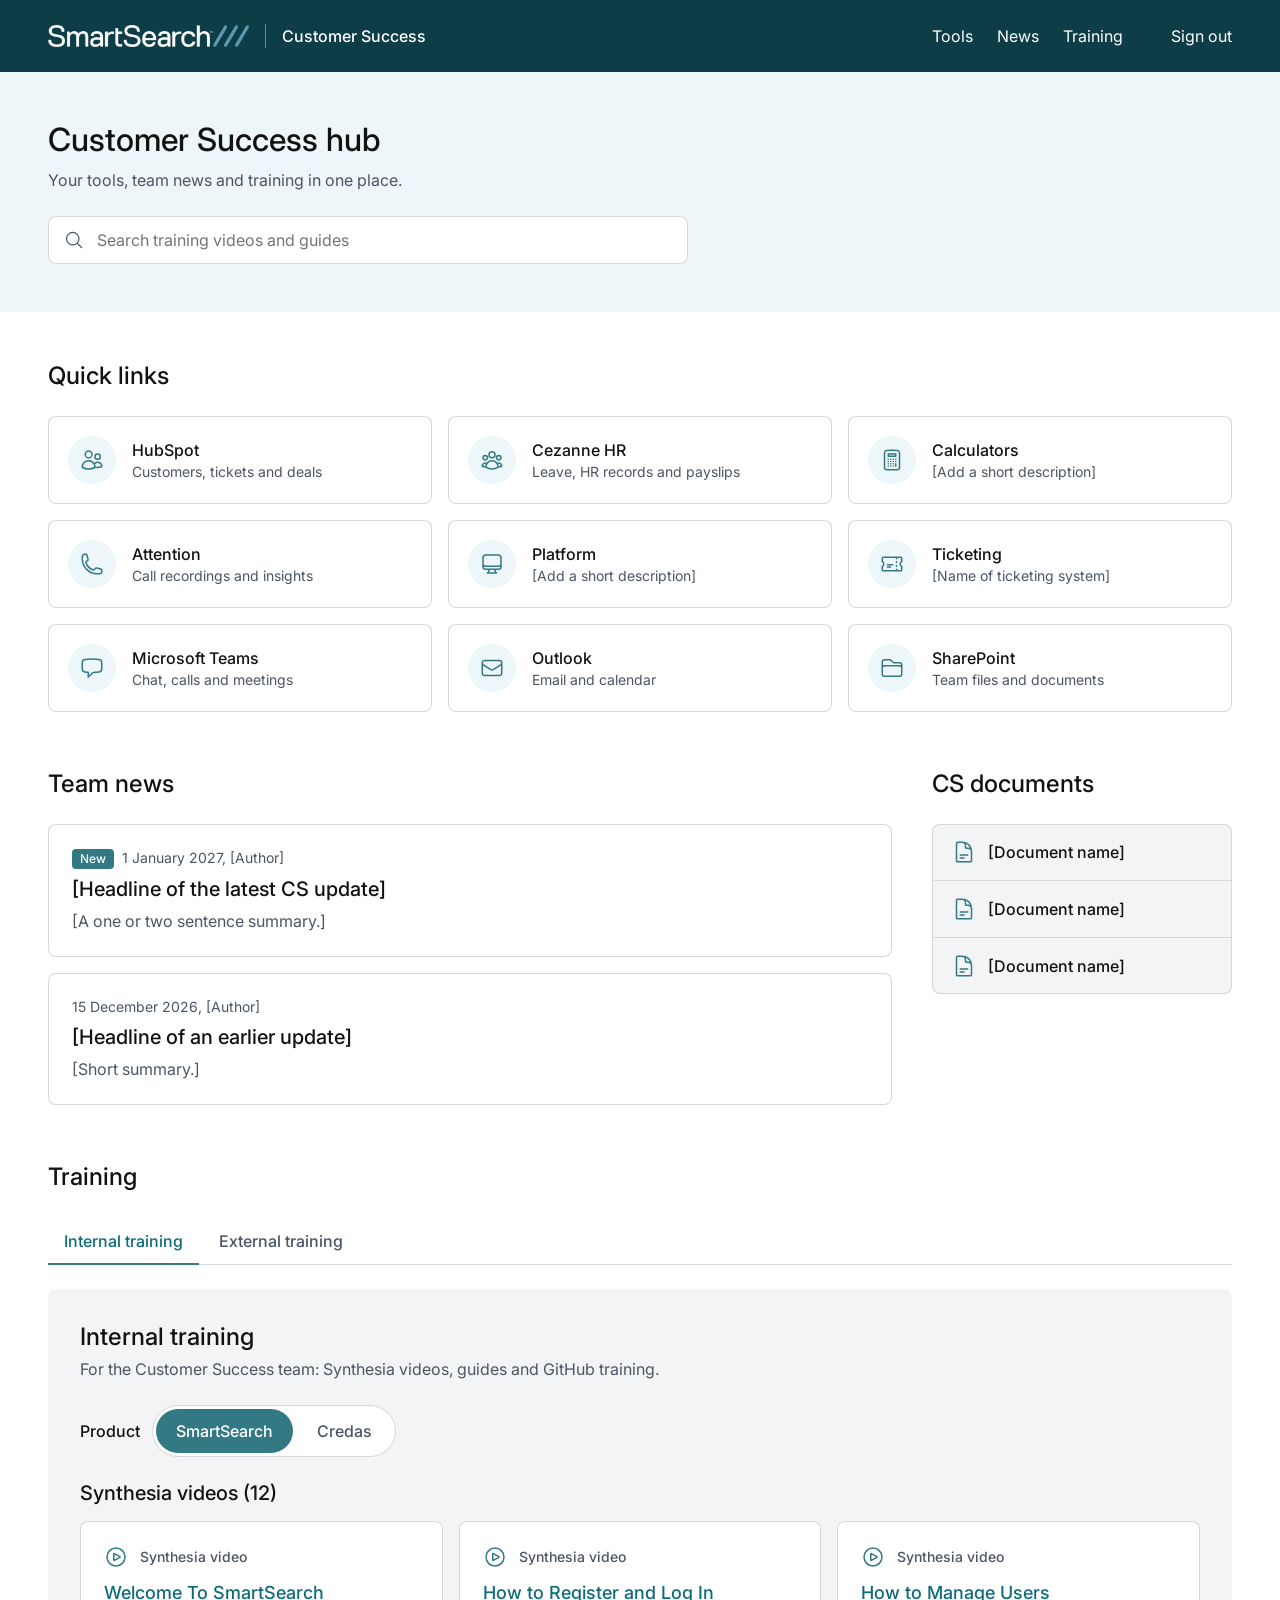
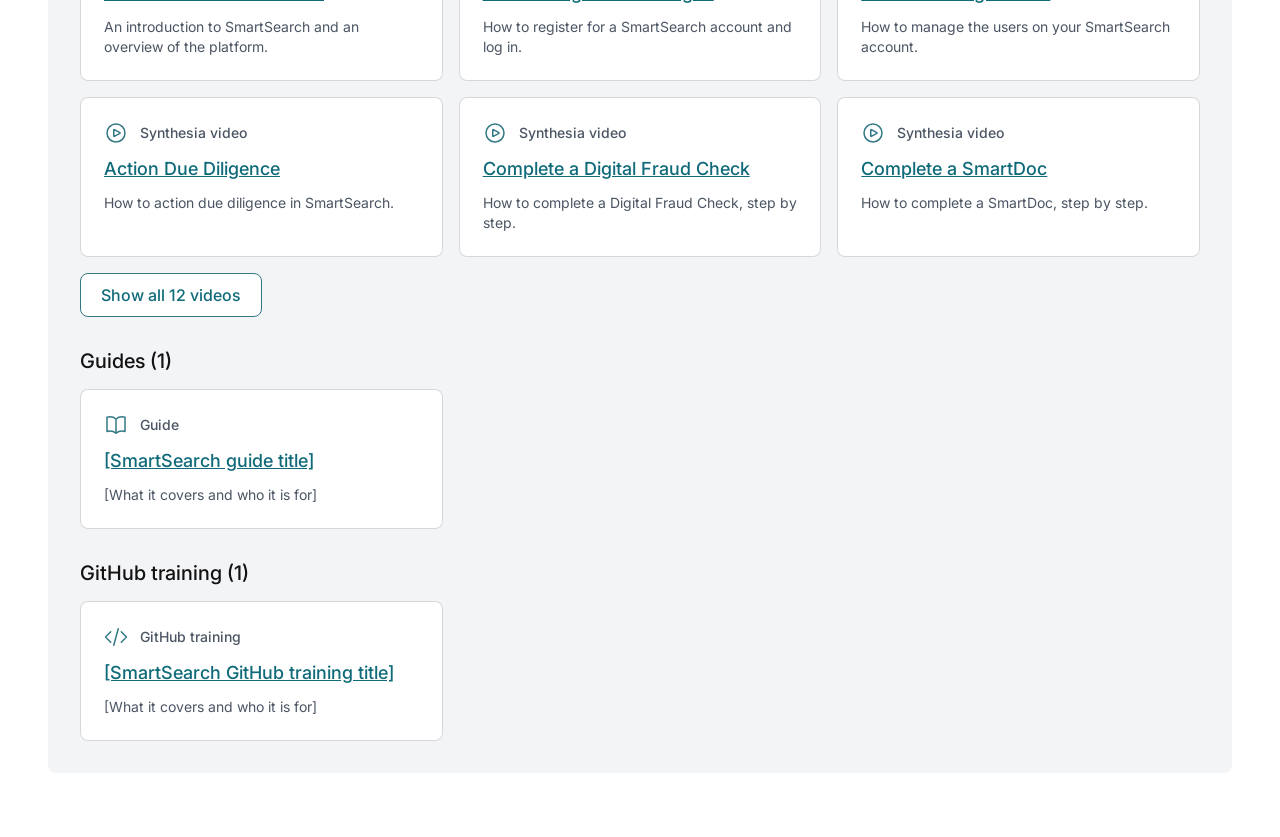
==== commit 3d90fd10: "Add files via upload" ====
--- a/index.html
+++ b/index.html
@@ -1,543 +1,84 @@
 <!doctype html>
 <html lang="en-GB">
 <head>
-<meta charset="utf-8">
-<meta name="viewport" content="width=device-width, initial-scale=1, viewport-fit=cover">
-<title>Credas Connect training</title>
-<link rel="preconnect" href="https://fonts.googleapis.com">
-<link rel="preconnect" href="https://fonts.gstatic.com" crossorigin>
-<link href="https://fonts.googleapis.com/css2?family=Inter:wght@400;500;600;700&family=Sora:wght@500;600;700&display=swap" rel="stylesheet">
-<style>
-:root{
-  --bg:#F4F5F7;--surface:#FFFFFF;--ink:#1E1F2B;--muted:#5B5E6E;--line:#E2E4E9;
-  --navy:#262735;--navy-2:#31323F;--navy-ink:#F3F3F6;--navy-muted:#B9BBC8;
-  --gold:#F0A93C;--gold-soft:#FCEBD0;--gold-ink:#8A5A12;--green:#1A9E72;--green-soft:#E3F6EF;
-  --display:"Sora","Segoe UI",system-ui,sans-serif;--body:"Inter","Segoe UI",system-ui,-apple-system,sans-serif;
-  color-scheme:light;
-  box-sizing:border-box;padding-top:env(safe-area-inset-top,0px);padding-bottom:env(safe-area-inset-bottom,0px);
-}
-@media (prefers-color-scheme:dark){:root:not([data-theme="light"]){
-  --bg:#17181F;--surface:#21222C;--ink:#ECECF1;--muted:#A6A8B6;--line:#34353F;
-  --navy:#262838;--navy-2:#2F3142;--gold-soft:#3A2E1A;--gold-ink:#F5C57A;--green:#3CCB98;--green-soft:#173328;color-scheme:dark}}
-:root[data-theme="dark"]{--bg:#17181F;--surface:#21222C;--ink:#ECECF1;--muted:#A6A8B6;--line:#34353F;--navy:#262838;--navy-2:#2F3142;--gold-soft:#3A2E1A;--gold-ink:#F5C57A;--green:#3CCB98;--green-soft:#173328;color-scheme:dark}
-*,*:before,*:after{box-sizing:inherit}
-html{scroll-padding-top:env(safe-area-inset-top,0px)}
-body{margin:0;background:var(--bg);color:var(--ink);font:15px/1.55 var(--body);-webkit-font-smoothing:antialiased}
-body::before{content:"";position:fixed;inset:0 0 auto;height:env(safe-area-inset-top,0px);background:var(--navy);z-index:10}
-a{color:inherit}
-:focus-visible{outline:3px solid var(--gold);outline-offset:3px;border-radius:6px}
-.wrap{max-width:1160px;margin:0 auto;padding:0 28px}
-/* top bar */
-.top{background:var(--navy);color:var(--navy-ink)}
-.top .wrap{display:flex;align-items:center;gap:18px;height:78px}
-.top .brand{display:flex;align-items:center;gap:20px;text-decoration:none}
-.top .brand svg{height:44px;width:auto}
-.top .brand span{border-left:1px solid #ffffff33;padding-left:20px;font:600 20px var(--display);color:var(--gold);letter-spacing:.01em}
-.top nav{margin-left:auto;display:flex;gap:24px;font-size:14.5px}
-.top nav a{text-decoration:none;color:var(--navy-muted)}
-.top nav a:hover{color:#fff}
-/* hero */
-.hero{background:var(--navy);color:var(--navy-ink);padding:44px 0 64px;overflow:hidden}
-.hero .wrap{display:grid;grid-template-columns:minmax(0,1.05fr) minmax(0,1fr);gap:56px;align-items:center}
-.hero h1{font:600 clamp(30px,4.2vw,46px)/1.12 var(--display);letter-spacing:-.02em;margin:0 0 18px;max-width:15ch}
-.hero p.lede{color:var(--navy-muted);font-size:16.5px;max-width:46ch;margin:0 0 30px}
-.prog{max-width:420px;margin-bottom:26px}
-.prog .row{display:flex;justify-content:space-between;align-items:baseline;font-size:13.5px;color:var(--navy-muted);margin-bottom:8px}
-.prog .row b{font:600 22px var(--display);color:#fff;margin-right:4px}
-.bar{height:8px;border-radius:999px;background:#ffffff1f;overflow:hidden}
-.bar i{display:block;height:100%;border-radius:inherit;background:var(--gold);transition:width .6s ease}
-.ctas{display:flex;flex-wrap:wrap;gap:12px;align-items:center}
-.btn{display:inline-flex;align-items:center;gap:10px;height:46px;padding:0 22px;border-radius:999px;font:600 14.5px var(--body);text-decoration:none;border:0;cursor:pointer}
-.btn.gold{background:var(--gold);color:#1E1F2B}
-.btn.gold:hover{background:#f4b955}
-.btn.ghost{background:transparent;color:#fff;box-shadow:inset 0 0 0 1.5px #ffffff55}
-.btn.ghost:hover{box-shadow:inset 0 0 0 1.5px #fff}
-.btn .sub{font-weight:500;opacity:.75}
-.next-note{font-size:13px;color:var(--navy-muted);margin-top:12px;min-height:20px}
-/* mini portal */
-.mock{position:relative;justify-self:end;width:min(100%,520px)}
-.screen{background:#FAFAFA;border-radius:12px;overflow:hidden;box-shadow:0 30px 60px -20px #00000080,0 0 0 1px #ffffff14;color:#1E1F2B}
-.screen .bar2{background:#2D2E3F;height:38px;display:flex;align-items:center;gap:14px;white-space:nowrap;overflow:hidden;padding:0 14px;font-size:10.5px;color:#fff}
-.screen .bar2 .lg{width:58px;height:16px;display:flex;align-items:center}
-.screen .bar2 .lg svg{height:16px;width:auto}
-.screen .bar2 .on{color:var(--gold);font-weight:700}
-.screen .bar2 .u{color:var(--gold);border-bottom:2px solid var(--gold);padding:11px 0 9px}
-.screen .search{margin:12px 14px 6px;height:22px;border-radius:999px;background:#ECEDEF}
-.screen table{width:100%;border-collapse:collapse;font-size:9.5px}
-.screen td{padding:8px 14px;border-bottom:1px solid #EEEFF1;white-space:nowrap}
-.screen tr.sel td{background:#FFF3DE}
-.pill{display:inline-block;border-radius:999px;padding:2px 8px;font-size:8.5px;font-weight:700}
-.pill.g{background:#1EC28B;color:#fff}.pill.d{background:#1E1F2B;color:#fff}.pill.o{border:1px solid #c9cbd1;color:#55586a}
-.coach{position:absolute;left:-34px;bottom:-30px;width:230px;background:#fff;border-radius:12px;box-shadow:0 18px 40px -10px #00000066;border-top:4px solid var(--gold);padding:13px 15px 14px;color:#1E1F2B}
-.coach .s{font:700 11px var(--body);color:var(--gold)}
-.coach .t{font:600 14px var(--display);margin:4px 0 3px}
-.coach .d{font-size:11.5px;color:#5B5E6E;line-height:1.4}
-.coach .pb{height:4px;border-radius:2px;background:#ECEDEF;margin-top:10px}
-.coach .pb i{display:block;height:100%;width:58%;background:#1EC28B;border-radius:2px}
-.ring{display:inline-block;border-radius:5px;padding:2px 6px;margin:-2px -6px;box-shadow:0 0 0 2px var(--gold),0 0 0 6px #F0A93C40}
-@media (prefers-reduced-motion:no-preference){.ring{animation:ringp 1.8s ease-in-out infinite}@keyframes ringp{50%{box-shadow:0 0 0 2px var(--gold),0 0 0 10px #F0A93C1a}}}
-/* sections */
-main section{padding:56px 0 10px}
-.shead{display:flex;justify-content:space-between;align-items:flex-end;gap:20px;margin-bottom:22px;flex-wrap:wrap}
-.shead h2{font:600 26px/1.2 var(--display);letter-spacing:-.01em;margin:0}
-.shead p{margin:6px 0 0;color:var(--muted);max-width:60ch}
-.mods{display:grid;grid-template-columns:repeat(3,minmax(0,1fr));gap:16px}
-.mods .mod:last-child:nth-child(3n+1){grid-column:1 / -1;min-height:150px}
-@media (max-width:980px){.mods{grid-template-columns:repeat(2,minmax(0,1fr))}.mods .mod:last-child:nth-child(3n+1){grid-column:auto}.mods .mod:last-child:nth-child(2n+1){grid-column:1 / -1}}
-@media (max-width:600px){.mods{grid-template-columns:1fr}}
-.mod{display:flex;flex-direction:column;text-align:left;background:var(--surface);border:1px solid var(--line);border-radius:14px;padding:20px 20px 18px;cursor:pointer;color:inherit;font:inherit;min-height:190px;position:relative}
-.mod:hover{border-color:var(--gold)}
-.mod h3{font:600 18px/1.25 var(--display);margin:0 0 6px;padding-right:34px}
-.mod p{margin:0 0 16px;color:var(--muted);font-size:13.5px;line-height:1.5}
-.mod .foot{margin-top:auto}
-.mod .meta{display:flex;justify-content:space-between;font-size:12.5px;color:var(--muted);margin-bottom:8px}
-.mod .meta b{color:var(--ink);font-weight:600}
-.mod .foot{display:block}.mod .meta{display:flex;align-items:center}
-.mod .segs{display:flex;gap:4px;margin-top:2px}
-.mod .segs i{flex:1;height:8px;border-radius:4px;background:var(--line)}
-.mod .segs i.on{background:var(--green)}
-.mod .pstat{font-weight:600;color:var(--muted)}
-.mod .pstat.some{color:var(--gold-ink);background:var(--gold-soft);border-radius:999px;padding:2px 9px}
-.mod .pstat.full{color:var(--green);background:var(--green-soft);border-radius:999px;padding:2px 9px}
-.mod .bar i{background:var(--green)}
-.mod .done{position:absolute;top:18px;right:18px;width:26px;height:26px;border-radius:50%;background:var(--green);color:#fff;display:grid;place-items:center;font-size:14px}
-.mod.fresh .bar i{background:var(--gold)}
-/* good to know */
-.know{display:grid;grid-template-columns:repeat(3,minmax(0,1fr));gap:28px;border-top:1px solid var(--line);margin-top:48px;padding:30px 0 6px}
-.know h3{font:600 15px var(--display);margin:0 0 6px;display:flex;align-items:center;gap:10px}
-.know h3 .ic{width:30px;height:30px;border-radius:9px;background:var(--gold-soft);color:var(--gold-ink);display:grid;place-items:center;font-size:15px}
-.know p{margin:0;color:var(--muted);font-size:13.5px}
-.know button{border:0;background:none;color:var(--gold-ink);font:600 13px var(--body);padding:0;margin-top:8px;cursor:pointer;text-decoration:underline}
-.keys{margin-top:0;padding-top:28px!important}
-.keys h3{font:600 18px var(--display);margin:0 0 4px}
-.keys>p{margin:0 0 18px;color:var(--muted);font-size:13.5px}
-.klist{list-style:none;margin:0;padding:0;display:grid;grid-template-columns:repeat(2,minmax(0,1fr));gap:12px}
-.klist li{background:var(--surface);border:1px solid var(--line);border-left:4px solid var(--gold);border-radius:10px;padding:14px 16px}
-.klist li.warn{border-left-color:#D9483B}
-.klist b{display:block;font:600 14.5px/1.35 var(--display);margin-bottom:4px}
-.klist span{display:block;color:var(--muted);font-size:13px;line-height:1.5}
-.klist a{display:inline-block;margin-top:8px;font-size:12px;font-weight:600;color:var(--gold-ink);text-decoration:none}
-.klist a:hover{text-decoration:underline}
-@media (max-width:760px){.klist{grid-template-columns:1fr}}
-.askbtn{display:inline-flex;align-items:center;gap:9px;height:44px;padding:0 18px 0 8px;border:1px solid #F0A93C66;border-radius:999px;background:radial-gradient(circle at 22px 50%,#F0A93C40,transparent 60%),#ffffff0d;color:#fff;font:600 14px var(--body);cursor:pointer;margin-left:20px;position:relative;box-shadow:0 0 0 0 #F0A93C55;animation:askring 2.8s ease-out infinite;transition:background .2s,border-color .2s}
-.askbtn:hover{border-color:#F0A93C;background:radial-gradient(circle at 22px 50%,#F0A93C66,transparent 65%),#ffffff1a}
-.askbtnic{width:30px;height:30px;border-radius:50%;display:grid;place-items:center;background:#1E1F2B;box-shadow:inset 0 0 0 1px #ffffff1f,0 0 14px #F0A93C88}
-@keyframes askring{0%{box-shadow:0 0 0 0 #F0A93C55}70%{box-shadow:0 0 0 10px #F0A93C00}100%{box-shadow:0 0 0 0 #F0A93C00}}
-@media (prefers-reduced-motion:reduce){.askbtn{animation:none}}
-.askveil{position:fixed;inset:0;z-index:90;background:#0e0f16b3;backdrop-filter:blur(3px);display:flex;align-items:flex-start;justify-content:center;padding:clamp(16px,8vh,90px) 16px 16px;overflow:auto}
-.askveil[hidden]{display:none}
-.askmodal{width:min(780px,100%);animation:askpop .28s cubic-bezier(.2,.8,.2,1)}
-@keyframes askpop{from{opacity:0;transform:translateY(-12px) scale(.98)}to{opacity:1;transform:none}}
-.askclose{position:absolute;top:14px;right:14px;width:34px;height:34px;border-radius:50%;border:0;background:#ffffff14;color:#fff;font-size:14px;cursor:pointer;z-index:2}
-.askclose:hover{background:#ffffff2a}
-@media (max-width:560px){.askbtn{margin-left:auto;padding:0 8px}.askbtn>span:last-child{display:none}}
-
-.askcard{position:relative;overflow:hidden;border-radius:20px;padding:30px 32px 26px;color:#fff;background:radial-gradient(ellipse 60% 90% at 12% 0%,#3d3a3a 0%,transparent 60%),radial-gradient(ellipse 80% 100% at 10% 10%,#F0A93C2e 0%,transparent 55%),linear-gradient(135deg,#262735 0%,#2f3044 100%);box-shadow:0 24px 50px -24px #1e1f2b99}
-.asktop{display:flex;gap:20px;align-items:center;margin-bottom:18px}
-.askicon{flex:none;width:118px;height:118px;filter:drop-shadow(0 6px 22px #F0A93C66)}
-.askicon svg{width:118px;height:118px}
-.askicon .beam{transform-origin:60px 18px;animation:askbeam 3.2s ease-in-out infinite}
-.askicon .pool{animation:askpool 3.2s ease-in-out infinite}
-.askicon .star{transform-origin:60px 74px;animation:askstar 3.2s ease-in-out infinite}
-@keyframes askbeam{0%,100%{opacity:.75}50%{opacity:1}}
-@keyframes askpool{0%,100%{opacity:.7}50%{opacity:1}}
-@keyframes askstar{0%,100%{transform:scale(1) rotate(0)}50%{transform:scale(1.07) rotate(6deg)}}
-@media (prefers-reduced-motion:reduce){.askicon .beam,.askicon .pool,.askicon .star{animation:none}}
-.askkick{display:inline-block;font:600 11.5px var(--body);letter-spacing:.08em;text-transform:uppercase;color:#F0A93C;margin-bottom:4px}
-.askcard h2{font:600 clamp(24px,2.6vw,30px)/1.15 var(--display);margin:0 0 6px;color:#fff;letter-spacing:-.01em}
-.asksub{margin:0;color:#C9CBD6;max-width:56ch}
-.askform{display:flex;gap:10px}
-.askform input{flex:1;height:54px;border:0;border-radius:999px;padding:0 24px;font:15.5px var(--body);background:#fff;color:#1E1F2B;box-shadow:0 8px 24px -12px #000a}
-.askform .btn{height:54px;padding:0 26px}
-.askform input:focus{outline:none;border-color:var(--gold);box-shadow:0 0 0 4px #F0A93C33}
-.askex{display:flex;flex-wrap:wrap;gap:8px;align-items:center;margin:14px 0 4px;font-size:12.5px;color:#B9BBC8}
-.askex button{border:1px solid #ffffff2e;background:#ffffff12;color:#fff;border-radius:999px;padding:6px 13px;font:12.5px var(--body);cursor:pointer;transition:background .15s,border-color .15s}
-.askex button:hover{border-color:#F0A93C;background:#F0A93C26}
-#askOut{margin-top:14px}
-.askhead{font-size:13px;color:#C9CBD6;margin:8px 0 10px}
-.askres{display:flex;gap:18px;align-items:center;justify-content:space-between;border:1px solid var(--line);border-radius:14px;padding:16px 18px;margin-bottom:10px;background:var(--surface);color:var(--ink);animation:askin .35s ease both}
-.askres:nth-child(3){animation-delay:.06s}.askres:nth-child(4){animation-delay:.12s}
-@keyframes askin{from{opacity:0;transform:translateY(6px)}to{opacity:1;transform:none}}
-.askres.top{border:2px solid var(--gold);background:var(--surface);box-shadow:0 0 0 4px #F0A93C2e}
-.askres h3{font:600 16px var(--display);margin:2px 0 4px;color:var(--ink)}
-.askres p{margin:0;color:var(--muted);font-size:13px}
-.askres .askstep{margin-top:6px;color:var(--ink)}
-.askmod{font-size:11.5px;font-weight:600;text-transform:uppercase;letter-spacing:.04em;color:var(--gold-ink)}
-.askdone{color:var(--green);text-transform:none}
-.askres .btn{flex:none;height:40px;padding:0 18px;font-size:13.5px}
-.btn.line2{background:transparent;color:var(--ink);box-shadow:inset 0 0 0 1.5px var(--line)}
-.asknone{border:1px dashed #ffffff40;border-radius:12px;padding:14px 16px;color:#D9DAE2;font-size:13.5px}
-@media (max-width:640px){.askform{flex-direction:column}.askres{flex-direction:column;align-items:flex-start}.asktop{flex-direction:column;align-items:flex-start}.askicon{width:72px;height:72px}.askicon svg{width:72px;height:72px}}
-footer{color:var(--muted);font-size:12.5px;padding:40px 0 48px}
-/* module view */
-.mhero{background:var(--navy);color:var(--navy-ink);padding:26px 0 34px}
-.crumbs{font-size:13px;color:var(--navy-muted);margin-bottom:14px}
-.crumbs a{color:var(--navy-muted);text-decoration:none}
-.crumbs a:hover{color:#fff;text-decoration:underline}
-.mhero h1{font:600 clamp(28px,3.6vw,38px)/1.15 var(--display);margin:0 0 10px;letter-spacing:-.015em}
-.mhero p{color:var(--navy-muted);max-width:68ch;margin:0 0 20px}
-.mhero .prog{margin:0}
-.exl{list-style:none;margin:30px 0 0;padding:0;display:flex;flex-direction:column;gap:12px}
-.ex{background:var(--surface);border:1px solid var(--line);border-radius:14px;padding:18px 20px;display:grid;grid-template-columns:44px minmax(0,1fr) auto;gap:4px 18px;align-items:start}
-.ex .num{width:36px;height:36px;border-radius:50%;background:var(--gold-soft);color:var(--gold-ink);display:grid;place-items:center;font:600 15px var(--display);margin-top:2px}
-.ex.isdone .num{background:var(--green);color:#fff}
-.ex h3{font:600 17px/1.3 var(--display);margin:2px 0 4px}
-.ex p{margin:0;color:var(--muted);font-size:13.5px;max-width:70ch}
-.ex .meta{display:flex;flex-wrap:wrap;gap:8px 14px;align-items:center;margin-top:10px;font-size:12.5px;color:var(--muted)}
-.ex .tag{display:inline-flex;align-items:center;gap:6px;background:var(--green-soft);color:var(--green);font-weight:600;border-radius:999px;padding:3px 10px;font-size:12px}
-.ex .tog{border:0;background:none;color:var(--gold-ink);font:600 12.5px var(--body);cursor:pointer;padding:0;display:inline-flex;align-items:center;gap:5px}
-.ex .tog svg{transition:transform .2s}
-.ex .tog[aria-expanded="true"] svg{transform:rotate(180deg)}
-.ex .act{align-self:center}
-.ex .btn{height:40px;padding:0 18px;font-size:13.5px}
-.ex .btn.dark{background:var(--ink);color:var(--surface)}
-.ex .btn.line{background:transparent;color:var(--ink);box-shadow:inset 0 0 0 1.5px var(--line)}
-.steps{grid-column:2 / -1;display:none;margin-top:12px;border-top:1px dashed var(--line);padding-top:12px;columns:2 260px;column-gap:28px}
-.steps.open{display:block}
-.steps div{break-inside:avoid;margin-bottom:12px}
-.steps h4{margin:0 0 4px;font:600 12.5px var(--body);color:var(--ink)}
-.steps ol{margin:0;padding-left:22px;font-size:12.5px;color:var(--muted)}
-.empty{padding:20px;color:var(--muted)}
-[hidden]{display:none!important}
-@media (max-width:880px){
-  .hero .wrap{grid-template-columns:1fr;gap:40px}
-  .mock{justify-self:start;margin-left:34px;width:calc(100% - 34px)}
-  .know{grid-template-columns:1fr;gap:20px}
-}
-@media (max-width:560px){
-  .wrap{padding:0 18px}
-  .top nav{display:none}
-  .hero{padding:30px 0 56px}
-  .ex{grid-template-columns:36px minmax(0,1fr)}
-  .ex .num{width:30px;height:30px;font-size:13px}
-  .ex .act{grid-column:2;margin-top:12px}
-  .coach{width:200px;left:-24px}
-  .screen td:nth-child(4){display:none}
-}
-@media (max-width:560px){.top .wrap{height:64px}.top .brand svg{height:34px}.top .brand span{font-size:16px;padding-left:14px}.top .brand{gap:14px}}
-@media (prefers-reduced-motion:reduce){.bar i{transition:none}}
-
-/* intro animation */
-.splash{display:none}
-html.intro .splash{display:flex;position:fixed;inset:0;z-index:100;background:radial-gradient(ellipse at 50% 45%,#34364a 0%,var(--navy,#262735) 60%);flex-direction:column;align-items:center;justify-content:center;gap:18px;overflow:hidden}
-html{scrollbar-gutter:stable}
-html.intro body{overscroll-behavior:none}
-.sp-stage{perspective:900px;perspective-origin:50% 50%}
-.sp-logo{display:flex;align-items:center;height:clamp(84px,14vw,150px);transform-style:preserve-3d;position:relative}
-.sp-c{position:relative;height:100%;aspect-ratio:50/60;transform-origin:50% 50%;transform-style:preserve-3d;opacity:.001;will-change:transform}
-.splash.play .sp-c{opacity:1}
-.sp-c .lay{position:absolute;inset:0;width:100%;height:100%;backface-visibility:visible;image-rendering:auto}
-.sp-c .csheen{-webkit-mask-size:100% 100%;mask-size:100% 100%;overflow:hidden;opacity:.85}
-.sp-c .csheen i{position:absolute;top:-10%;bottom:-10%;left:0;width:45%;background:linear-gradient(105deg,rgba(255,255,255,0) 0%,rgba(255,255,255,.95) 50%,rgba(255,255,255,0) 100%);transform:translateX(-130%);will-change:transform}
-.splash.play .sp-c .csheen i{animation:csheen 1.3s ease-in-out .2s 3 both}
-@keyframes csheen{from{transform:translateX(-130%)}to{transform:translateX(330%)}}
-@media (prefers-reduced-motion:reduce){.splash.play .sp-c .csheen i{animation:none}}
-.sp-w{height:100%;width:auto;margin-left:0;clip-path:inset(0 100% 0 0);opacity:0}
-.sp-sub{font:600 clamp(15px,1.6vw,19px) "Sora","Segoe UI",system-ui,sans-serif;color:#F0A93C;opacity:0;transform:translateY(8px);letter-spacing:.01em}
-.sp-ring{position:absolute;left:0;top:50%;width:var(--cw,100px);height:var(--cw,100px);margin-top:calc(var(--cw,100px) / -2);border-radius:50%;border:3px solid #F0A93C;opacity:0;transform:translateX(var(--cxp,0px)) scale(.6);pointer-events:none}
-.splash.play .sp-c{animation:cfly 1.45s linear both, cland 1s cubic-bezier(.2,.8,.25,1) 1.45s forwards}
-.splash.play .sp-ring{animation:ring .9s ease-out 1.45s forwards}
-.splash.play .sp-w{animation:wreveal .75s cubic-bezier(.2,.7,.2,1) 2.3s forwards}
-.splash.play .sp-sub{animation:subin .6s ease-out 2.8s forwards}
-.sp-btns{position:absolute;right:22px;bottom:calc(20px + env(safe-area-inset-bottom,0px));display:flex;gap:8px}
-.sp-btns button{border:0;background:#ffffff14;color:#D9DAE2;border-radius:999px;padding:9px 16px;font:500 13px "Inter",system-ui,sans-serif;cursor:pointer}
-.sp-btns button:hover{background:#ffffff26;color:#fff}
-.sp-gate{position:absolute;inset:0;display:flex;align-items:center;justify-content:center}
-.sp-enter{display:inline-flex;align-items:center;gap:10px;height:52px;padding:0 30px;border:0;border-radius:999px;background:#F0A93C;color:#1E1F2B;font:600 17px "Sora","Segoe UI",system-ui,sans-serif;cursor:pointer;box-shadow:0 0 0 0 #F0A93C88;animation:gpulse 1.8s ease-out infinite}
-.sp-enter:hover{background:#f4b955}
-.sp-enter:focus-visible{outline:3px solid #fff;outline-offset:4px}
-.sp-gate[hidden]{display:none}
-@keyframes gpulse{0%{box-shadow:0 0 0 0 #F0A93C88}100%{box-shadow:0 0 0 18px #F0A93C00}}
-@media (prefers-reduced-motion:reduce){.sp-enter{animation:none}}
-.splash.gated .sp-stage,.splash.gated .sp-sub{visibility:hidden}
-.splash.out{animation:spout .6s ease-in forwards}
-.splash{background:none!important}
-.splash::before{content:"";position:absolute;inset:0;background:radial-gradient(ellipse at 50% 45%,#34364a 0%,var(--navy,#262735) 60%);transition:opacity .9s ease;z-index:0}
-.splash>*:not(.sp-gate){position:relative;z-index:1}
-.splash>.sp-gate{z-index:2}
-.splash.fly::before{opacity:0}
-.splash.fly .sp-gate{display:none}
-html.intro .top .brand svg,html.intro .top .brand span{opacity:0}
-
-/* the C flies in from behind the viewer, spinning in 3D, away into the screen, goes slightly too far, then lands */
-@keyframes cfly{
-  0%{transform:translate3d(var(--cx,58%),18%,860px) rotateY(-760deg) rotateX(-30deg) rotateZ(35deg) scaleZ(1);animation-timing-function:cubic-bezier(.5,0,.7,.4)}
-  58%{transform:translate3d(var(--cx,58%),4%,-60px) rotateY(-300deg) rotateX(-10deg) rotateZ(6deg) scaleZ(1);animation-timing-function:cubic-bezier(.2,.6,.3,1)}
-  80%{transform:translate3d(var(--cx,58%),0,-150px) rotateY(-42deg) rotateX(16deg) rotateZ(-4deg) scaleZ(.55);animation-timing-function:cubic-bezier(.55,0,.75,.3)}
-  100%{transform:translate3d(var(--cx,58%),0,0) rotateY(0) rotateX(0) rotateZ(0) scaleZ(.01)}}
-@keyframes cland{
-  0%{transform:translate3d(var(--cx,58%),0,0) scale3d(1.06,1.06,.01)}
-  14%{transform:translate3d(var(--cx,58%),2%,0) scale3d(.97,1.02,.01)}
-  28%{transform:translate3d(var(--cx,58%),-1%,0) scale3d(1.01,1.01,.01)}
-  45%{transform:translate3d(var(--cx,58%),0,0) scale3d(1,1,.01)}
-  100%{transform:translate3d(0,0,0) scale3d(1,1,.01)}}
-@keyframes ring{0%{opacity:.85;transform:translateX(var(--cxp,0px)) scale(.75)}100%{opacity:0;transform:translateX(var(--cxp,0px)) scale(2.4)}}
-@keyframes wreveal{0%{clip-path:inset(0 100% 0 0);opacity:0}15%{opacity:1}100%{clip-path:inset(0 0 0 0);opacity:1}}
-@keyframes subin{to{opacity:1;transform:none}}
-@keyframes spout{to{opacity:0;visibility:hidden}}
-</style>
-<script>(function(){try{var r=window.matchMedia&&matchMedia("(prefers-reduced-motion: reduce)").matches;var seen=sessionStorage.getItem("cct-intro");if(!r&&!seen&&!location.hash)document.documentElement.classList.add("intro")}catch(e){}})();</script>
-<meta name="robots" content="noindex, nofollow">
-<meta name="googlebot" content="noindex, nofollow">
-<script>
-/* Keep an Azure SAS token (or any query string) on links between pages */
-(function(){var q=location.search;if(!q||q.length<2)return;
-document.addEventListener("click",function(e){var a=e.target.closest&&e.target.closest("a[href]");if(!a)return;var h=a.getAttribute("href");
- if(!h||/^(https?:|mailto:|#|javascript:)/i.test(h)||!/\.html(#|$)/i.test(h))return;
- var i=h.indexOf("#"),base=i<0?h:h.slice(0,i),hash=i<0?"":h.slice(i);if(base.indexOf("?")>=0)return;
- e.preventDefault();var url=base+q+hash;if(a.target==="_blank")window.open(url,"_blank");else location.href=url;},true);})();
-</script>
+  <meta charset="utf-8">
+  <meta name="viewport" content="width=device-width, initial-scale=1">
+  <title>Customer Success hub</title>
+  <link rel="preconnect" href="https://fonts.googleapis.com">
+  <link rel="preconnect" href="https://fonts.gstatic.com" crossorigin>
+  <link rel="stylesheet" href="https://fonts.googleapis.com/css2?family=Inter:wght@400;500;600&display=swap">
+  <link rel="stylesheet" href="assets/css/tokens.css">
+  <link rel="stylesheet" href="assets/css/styles.css">
+  <script src="assets/js/icons.js" defer></script>
+  <script src="assets/js/app.js" defer></script>
 </head>
 <body>
-<div class="splash" id="splash" role="presentation"><div class="sp-stage"><div class="sp-logo" aria-label="Credas"><span class="sp-ring" aria-hidden="true"></span><div class="sp-c" id="spC" aria-hidden="true"></div><svg class="sp-w" viewBox="51.2 0 96.95 60" aria-hidden="true"><path fill="#fff" d="M51.41,24.04c0-3.51.44-5.85,1.33-7.01.88-1.16,2.14-1.74,3.77-1.74s2.79.4,3.5,1.2c.51.58.83,1.16.99,1.73.36,1.34.55,3.35.55,6.01v2.5h-2.49v-2.8c0-2.43-.13-4.07-.39-4.89s-.64-1.35-1.12-1.57c-.27-.12-.57-.18-.91-.18-1.05,0-1.77.53-2.17,1.6s-.6,2.74-.6,5.02v11.64c0,2.8.17,4.73.53,5.81.35,1.07,1.05,1.61,2.11,1.61s1.74-.53,2.07-1.6.49-3,.49-5.8v-2.32h2.47v2.31c0,2.53-.14,4.36-.43,5.48-.29,1.11-.61,1.91-.97,2.39-.77,1.03-1.96,1.55-3.57,1.55s-2.83-.51-3.64-1.53c-1-1.25-1.5-3.87-1.5-7.85v-11.55h0"/><path fill="#fff" d="M72.72,22.66c0-1.46-.07-2.53-.21-3.21-.13-.68-.37-1.14-.69-1.39-.33-.24-.83-.36-1.54-.36h-2.75v11.01h2.57c.83,0,1.41-.14,1.71-.43.31-.29.53-.76.69-1.43.15-.67.23-1.99.23-3.98v-.21h0M65.09,15.66h4.93c1.99,0,3.32.42,3.99,1.25.51.63.83,1.39.96,2.3.13.91.21,2.22.21,3.95s-.2,3.13-.6,4.23-1.09,1.77-2.07,2.03c.39.07.71.18.97.35s.5.46.71.87c.65,1.26.97,4.37.97,9.33,0,2.05.02,3.23.05,3.55.04.31.14.7.31,1.15h-2.43c-.17-.33-.28-.95-.31-1.87-.03-.91-.05-2.38-.05-4.39v-3.19c0-2.02-.13-3.31-.37-3.85-.25-.55-.98-.83-2.2-.83l-2.6-.17v14.3h-2.45V15.66h0Z"/><path fill="#fff" d="M97.44,23.66c0-2.11-.24-3.63-.73-4.56-.48-.93-1.24-1.4-2.27-1.4h-2.17v24.84h2.03c1.36,0,2.25-.62,2.67-1.86.33-1.02.49-2.55.49-4.58l-.02-12.44h0M89.82,15.66h4.47c2.61,0,4.26,1.07,4.97,3.19.42,1.24.63,2.93.63,5.07v12.42c.01,3.02-.41,5.16-1.27,6.41-.86,1.26-2.33,1.89-4.43,1.89h-4.37V15.66h0Z"/><path fill="#fff" d="M110.61,36.74l-2.67-16.41h-.03l-2.45,16.41h5.16M106.61,15.66h2.5l5.15,29h-2.37l-.95-5.88h-5.8l-.87,5.88h-2.32l4.67-29h0Z"/><path fill="#fff" d="M116.4,20.11c.17-1.57.63-2.77,1.39-3.59.76-.82,1.96-1.23,3.59-1.23s2.75.41,3.39,1.22c.35.44.63.88.83,1.32.42.89.63,3.01.65,6.36v1.63h-2.52v-1.81c0-2.55-.09-4.09-.25-4.63-.17-.54-.33-.95-.51-1.22-.32-.51-.89-.76-1.71-.76-1.67,0-2.51,1.55-2.51,4.67,0,1.09.11,1.83.31,2.21.21.39.37.69.47.91.1.22.81.98,2.1,2.27l1.58,1.6c2.34,2.41,3.51,5.17,3.51,8.28s-.45,5.17-1.35,6.15c-.89.99-2.22,1.49-3.98,1.49-2.7,0-4.25-1.63-4.66-4.89-.14-1.1-.21-2.45-.21-4.05v-3.01h2.51v2.97c0,2.61.17,4.41.52,5.41.35.99,1.05,1.49,2.11,1.49s1.74-.32,2.03-.96.45-1.42.48-2.33c.03-.91.04-1.89.04-2.93,0-2.15-.85-4.05-2.55-5.71l-1.68-1.6c-1.47-1.44-2.45-2.65-2.95-3.63s-.74-1.98-.74-3,.04-1.88.11-2.59"/><path fill="#fff" d="M52.42,53.81l2.13-5.85h.87l2.15,5.85h-.79l-1.24-3.47c-.07-.21-.17-.48-.27-.8-.1-.32-.22-.73-.37-1.23h.14c-.14.5-.27.91-.37,1.24s-.19.59-.25.79l-1.21,3.47h-.8ZM53.49,52.18v-.65h3.01v.65h-3.01Z"/><path fill="#fff" d="M62.6,53.91c-.42,0-.79-.07-1.1-.21s-.55-.33-.73-.57c-.17-.25-.27-.53-.3-.86h.77c.02.22.09.4.22.55.13.14.29.25.49.32s.41.11.64.11c.27,0,.5-.04.71-.13.21-.09.38-.21.5-.37.13-.16.19-.34.19-.55,0-.19-.05-.34-.16-.46s-.25-.21-.42-.29c-.17-.07-.37-.14-.58-.2l-.71-.2c-.47-.13-.84-.33-1.1-.57s-.39-.57-.39-.95c0-.33.09-.62.27-.87.18-.25.42-.44.72-.57.31-.13.65-.21,1.02-.21s.73.07,1.02.21c.29.13.53.32.7.55s.26.5.27.79h-.73c-.03-.29-.17-.51-.41-.66s-.53-.23-.88-.23c-.25,0-.47.04-.66.13-.19.08-.34.19-.44.34s-.16.31-.16.49c0,.21.07.37.19.49.13.13.28.22.45.29.17.07.33.13.47.16l.59.16c.16.04.33.1.52.17s.37.17.55.29.31.27.43.46.17.42.17.69c0,.32-.08.61-.25.87-.17.25-.41.46-.73.61-.31.15-.7.22-1.15.22h.01Z"/><path fill="#fff" d="M65.81,53.81v-4.39h.69v.98h-.05c.06-.24.15-.43.29-.59s.28-.27.45-.35.35-.12.55-.12c.32,0,.58.1.77.29s.33.45.38.77h-.09c.05-.22.15-.41.29-.57s.31-.28.51-.37c.2-.09.41-.13.65-.13.25,0,.49.05.69.17s.37.27.5.5c.13.22.19.51.19.85v2.96h-.71v-2.94c0-.31-.09-.55-.27-.68s-.39-.21-.62-.21c-.2,0-.37.04-.51.13-.14.08-.25.19-.33.34s-.11.31-.11.49v2.87h-.71v-3.01c0-.25-.08-.44-.25-.59s-.37-.22-.62-.22c-.17,0-.33.04-.48.12-.15.08-.27.2-.36.35s-.14.35-.14.59v2.77h-.71,0Z"/><path fill="#fff" d="M74.09,53.91c-.28,0-.53-.05-.75-.16s-.41-.26-.54-.46-.2-.45-.2-.73c0-.25.05-.45.15-.61s.23-.28.4-.37.35-.16.55-.2.41-.08.61-.11c.26-.03.47-.06.64-.08s.29-.05.37-.09.12-.12.12-.23v-.03c0-.18-.03-.34-.1-.47-.07-.13-.17-.23-.31-.29s-.31-.1-.51-.1-.39.03-.54.1-.27.15-.36.25-.16.2-.21.3l-.68-.22c.11-.27.27-.47.45-.63s.4-.26.63-.32.46-.09.69-.09c.15,0,.31.02.5.05s.37.11.54.21c.17.11.32.26.43.47s.17.48.17.82v2.89h-.69v-.59h-.05c-.05.1-.13.21-.24.31-.11.11-.25.2-.43.27s-.39.11-.63.11h-.01ZM74.21,53.29c.26,0,.48-.05.67-.15s.32-.23.41-.4.14-.33.14-.51v-.61s-.09.07-.19.09-.21.05-.33.07-.25.04-.36.05c-.11.01-.21.03-.28.03-.17.02-.33.06-.48.11s-.27.13-.35.23-.13.23-.13.4c0,.15.04.28.12.38s.19.18.32.23.29.08.47.08h0Z"/><path fill="#fff" d="M77.37,53.81v-4.39h.69v.67h.05c.08-.22.23-.4.43-.54.21-.13.45-.2.71-.2h.19c.07,0,.13,0,.17,0v.71s-.07-.01-.16-.03-.17-.01-.27-.01c-.21,0-.4.05-.56.13-.17.09-.3.21-.39.36s-.14.33-.14.53v2.75h-.71Z"/><path fill="#fff" d="M82.25,49.42v.61h-2.27v-.61h2.27ZM80.65,48.38h.71v4.29c0,.2.04.34.12.43.08.09.21.13.4.13.05,0,.1,0,.17-.01.07-.01.13-.02.19-.03l.15.59c-.07.03-.16.05-.25.06-.09.01-.19.02-.28.02-.38,0-.67-.1-.89-.3s-.32-.48-.32-.84v-4.35h0Z"/><path fill="#fff" d="M85.11,53.91c-.42,0-.79-.07-1.1-.21s-.55-.33-.73-.57-.27-.53-.3-.86h.77c.02.22.09.4.22.55s.29.25.49.32.41.11.64.11c.27,0,.5-.04.71-.13s.38-.21.5-.37.19-.34.19-.55c0-.19-.05-.34-.16-.46s-.25-.21-.42-.29-.37-.14-.58-.2l-.71-.2c-.47-.13-.84-.33-1.1-.57s-.39-.57-.39-.95c0-.33.09-.62.27-.87.18-.25.42-.44.72-.57s.65-.21,1.02-.21.73.07,1.02.21.53.32.7.55c.17.23.26.5.27.79h-.73c-.03-.29-.17-.51-.41-.66-.24-.15-.53-.23-.88-.23-.25,0-.47.04-.66.13-.19.08-.34.19-.44.34-.11.14-.16.31-.16.49,0,.21.07.37.19.49.13.13.28.22.45.29.17.07.33.13.47.16l.59.16c.16.04.33.1.52.17s.37.17.55.29c.17.12.31.27.43.46s.17.42.17.69c0,.32-.08.61-.25.87s-.41.46-.73.61-.7.22-1.15.22h.01Z"/><path fill="#fff" d="M90.17,53.91c-.43,0-.79-.09-1.1-.28-.31-.19-.55-.45-.71-.79-.17-.34-.25-.73-.25-1.18s.08-.85.25-1.19.39-.61.69-.81c.3-.19.65-.29,1.04-.29.23,0,.46.04.69.11.23.08.43.2.62.37s.33.4.44.68.17.62.17,1.03v.29h-3.41v-.59h3.03l-.33.22c0-.29-.05-.55-.13-.77-.09-.22-.23-.4-.4-.53-.18-.13-.4-.19-.67-.19s-.49.07-.68.19-.33.3-.43.51-.15.43-.15.67v.39c0,.33.06.6.17.83s.27.4.47.51.44.17.71.17c.17,0,.33-.03.47-.07s.27-.13.37-.23c.1-.1.18-.23.23-.37l.69.19c-.07.22-.18.41-.35.58s-.36.3-.6.39-.51.14-.81.14h0Z"/><path fill="#fff" d="M94.32,53.91c-.28,0-.53-.05-.75-.16s-.41-.26-.54-.46-.2-.45-.2-.73c0-.25.05-.45.15-.61s.23-.28.4-.37.35-.16.55-.2.41-.08.61-.11c.26-.03.47-.06.64-.08s.29-.05.37-.09.12-.12.12-.23v-.03c0-.18-.03-.34-.1-.47-.07-.13-.17-.23-.31-.29s-.31-.1-.51-.1-.39.03-.54.1-.27.15-.36.25-.16.2-.21.3l-.68-.22c.11-.27.27-.47.45-.63s.4-.26.63-.32.46-.09.69-.09c.15,0,.31.02.5.05s.37.11.54.21c.17.11.32.26.43.47s.17.48.17.82v2.89h-.69v-.59h-.05c-.05.1-.13.21-.24.31-.11.11-.25.2-.43.27s-.39.11-.63.11h-.01ZM94.44,53.29c.26,0,.48-.05.67-.15s.32-.23.41-.4.14-.33.14-.51v-.61s-.09.07-.19.09-.21.05-.33.07-.25.04-.36.05c-.11.01-.21.03-.28.03-.17.02-.33.06-.48.11s-.27.13-.35.23-.13.23-.13.4c0,.15.04.28.12.38s.19.18.32.23.29.08.47.08h0Z"/><path fill="#fff" d="M97.6,53.81v-4.39h.69v.67h.05c.08-.22.23-.4.43-.54.21-.13.45-.2.71-.2h.19c.07,0,.13,0,.17,0v.71s-.07-.01-.16-.03-.17-.01-.27-.01c-.21,0-.4.05-.56.13-.17.09-.3.21-.39.36s-.14.33-.14.53v2.75h-.71Z"/><path fill="#fff" d="M102.28,53.91c-.4,0-.75-.09-1.05-.28-.3-.19-.53-.45-.7-.79s-.25-.73-.25-1.19.08-.86.25-1.2.4-.61.7-.79.65-.28,1.05-.28c.21,0,.41.03.6.08s.36.13.51.24c.15.11.29.23.4.38s.2.32.26.51l-.68.19c-.03-.11-.08-.21-.15-.31s-.15-.17-.24-.25c-.09-.07-.2-.13-.32-.16s-.25-.06-.39-.06c-.29,0-.53.07-.72.23-.19.15-.33.35-.42.6s-.14.52-.14.81.05.55.14.8c.09.25.23.45.42.6s.43.23.72.23c.15,0,.28-.02.41-.06s.23-.09.33-.17.17-.16.24-.26.11-.21.15-.33l.67.19c-.06.2-.14.37-.26.53-.11.15-.25.29-.41.39s-.33.19-.52.25c-.19.06-.39.09-.61.09h0Z"/><path fill="#fff" d="M105.8,51.18v2.63h-.71v-5.85h.71v2.53h-.12c.13-.41.33-.69.57-.87s.54-.25.87-.25c.29,0,.55.06.78.18s.4.31.52.55c.13.25.19.55.19.93v2.79h-.71v-2.73c0-.34-.09-.6-.27-.79-.17-.19-.42-.29-.73-.29-.21,0-.4.05-.57.14s-.3.23-.39.4-.15.39-.15.64h0Z"/><path fill="#fff" d="M114.57,53.89c-.5,0-.95-.12-1.34-.36s-.7-.59-.92-1.04c-.23-.45-.33-.98-.33-1.6s.11-1.15.33-1.61c.22-.45.53-.79.92-1.04.39-.25.84-.37,1.34-.37.29,0,.57.04.84.13.27.09.5.21.71.38s.39.37.53.61.23.51.29.81h-.75c-.04-.2-.11-.38-.21-.53-.1-.15-.23-.28-.37-.39-.15-.11-.31-.18-.48-.23s-.36-.08-.55-.08c-.35,0-.67.09-.95.27s-.51.44-.67.79-.25.77-.25,1.27.08.92.25,1.26c.17.35.39.61.67.78.28.18.6.27.95.27.19,0,.37-.03.55-.08.17-.05.33-.13.48-.23s.27-.23.37-.39.17-.33.21-.53h.75c-.05.3-.15.57-.29.8s-.31.44-.53.61-.45.29-.71.38c-.27.09-.55.13-.84.13h0Z"/><path fill="#fff" d="M119.78,53.91c-.4,0-.75-.09-1.05-.28-.3-.19-.53-.45-.7-.79s-.25-.73-.25-1.19.08-.86.25-1.2.4-.61.7-.79.65-.28,1.05-.28.75.09,1.05.28.53.45.7.79.25.74.25,1.2-.08.85-.25,1.19-.4.61-.7.79-.65.28-1.05.28ZM119.78,53.27c.29,0,.54-.07.73-.23s.33-.35.43-.6.14-.51.14-.8-.05-.56-.14-.81c-.09-.25-.23-.45-.43-.61s-.43-.23-.73-.23-.53.07-.72.23c-.19.15-.33.35-.42.6s-.14.52-.14.81.05.55.14.8c.09.25.23.45.42.6s.43.23.72.23h0Z"/><path fill="#fff" d="M122.81,53.81v-4.39h.69v.98h-.05c.06-.24.15-.43.29-.59.13-.15.28-.27.45-.35.17-.08.35-.12.55-.12.32,0,.58.1.77.29.2.2.33.45.38.77h-.09c.05-.22.15-.41.29-.57s.31-.28.51-.37c.2-.09.41-.13.65-.13.25,0,.49.05.69.17s.37.27.5.5c.13.22.19.51.19.85v2.96h-.71v-2.94c0-.31-.09-.55-.27-.68s-.39-.21-.62-.21c-.2,0-.37.04-.51.13-.14.08-.25.19-.33.34s-.11.31-.11.49v2.87h-.71v-3.01c0-.25-.08-.44-.25-.59s-.37-.22-.62-.22c-.17,0-.33.04-.48.12-.15.08-.27.2-.36.35s-.14.35-.14.59v2.77h-.71,0Z"/><path fill="#fff" d="M129.86,55.45v-6.03h.69v.7h.08c.05-.08.12-.18.21-.3s.22-.23.39-.32.39-.14.68-.14c.37,0,.69.09.97.27s.5.45.65.79c.16.34.24.74.24,1.21s-.08.87-.23,1.21-.37.6-.65.79-.6.28-.97.28c-.28,0-.5-.05-.67-.14s-.3-.21-.39-.33-.16-.22-.21-.31h-.05v2.32h-.71ZM131.79,53.27c.27,0,.51-.07.69-.22.19-.15.32-.35.41-.59s.14-.53.14-.83-.05-.58-.14-.82c-.09-.25-.23-.44-.41-.59-.19-.15-.41-.21-.69-.21s-.49.07-.68.21-.32.33-.41.57-.14.53-.14.85.05.61.14.86.23.45.42.59.41.21.67.21h0Z"/><path fill="#fff" d="M136.1,53.91c-.28,0-.53-.05-.75-.16s-.41-.26-.54-.46-.2-.45-.2-.73c0-.25.05-.45.15-.61s.23-.28.4-.37.35-.16.55-.2.41-.08.61-.11c.26-.03.47-.06.64-.08s.29-.05.37-.09.12-.12.12-.23v-.03c0-.18-.03-.34-.1-.47-.07-.13-.17-.23-.31-.29s-.31-.1-.51-.1-.39.03-.54.1-.27.15-.36.25-.16.2-.21.3l-.68-.22c.11-.27.27-.47.45-.63s.4-.26.63-.32.46-.09.69-.09c.15,0,.31.02.5.05s.37.11.54.21c.17.11.32.26.43.47s.17.48.17.82v2.89h-.69v-.59h-.05c-.05.1-.13.21-.24.31-.11.11-.25.2-.43.27s-.39.11-.63.11h-.01ZM136.22,53.29c.26,0,.48-.05.67-.15s.32-.23.41-.4.14-.33.14-.51v-.61s-.09.07-.19.09-.21.05-.33.07-.25.04-.36.05c-.11.01-.21.03-.28.03-.17.02-.33.06-.48.11s-.27.13-.35.23-.13.23-.13.4c0,.15.04.28.12.38s.19.18.32.23.29.08.47.08h0Z"/><path fill="#fff" d="M140.09,51.18v2.63h-.71v-4.39h.68v1.07h-.09c.13-.41.33-.69.57-.87s.54-.25.87-.25c.29,0,.55.06.78.18.22.12.39.31.52.55.13.25.19.55.19.93v2.79h-.71v-2.73c0-.34-.09-.6-.27-.79-.17-.19-.42-.29-.73-.29-.21,0-.4.05-.57.14s-.3.23-.39.4-.15.39-.15.64h0Z"/><path fill="#fff" d="M143.95,55.41l.18-.61.07.02c.15.03.27.05.39.03s.22-.07.32-.17.17-.25.25-.46l.13-.37-1.67-4.41h.77l.93,2.61c.1.27.18.54.25.81s.14.53.21.78h-.26c.07-.25.15-.51.22-.78s.15-.54.25-.81l.94-2.61h.77l-1.93,5.05c-.09.23-.19.43-.32.57s-.27.26-.43.33-.35.11-.56.11c-.13,0-.23,0-.33-.03s-.15-.03-.19-.05h0Z"/><polyline fill="#fff" points="79.01 15.66 86.66 15.66 86.66 17.57 81.45 17.57 81.45 28.9 86.35 28.9 86.35 30.9 81.45 30.9 81.45 42.71 86.61 42.71 86.61 44.66 79.01 44.66 79.01 15.66"/></svg></div></div><div class="sp-sub">Connect training</div><div class="sp-gate" id="spGate"><button class="sp-enter" id="spEnter">Enter Connect Training <span aria-hidden="true">→</span></button></div></div>
-<script src="ask-terms.js"></script>
-<script>
-/* Build a solid, high-definition 3D C from the logo artwork */
-(function(){var c=document.getElementById("spC");if(!c)return;
-var D=["M30.29,56.16c-4.83,0-9.55-1.35-13.62-3.91-.38-.24-.5-.75-.25-1.13.24-.38.75-.49,1.13-.25,3.81,2.39,8.22,3.66,12.75,3.66,1.96,0,3.91-.24,5.79-.71.44-.11.88.16.99.6.11.44-.16.88-.6.99-2.01.5-4.09.75-6.19.75", "M13.18,49.33c-.2,0-.41-.07-.56-.23-1.11-1.05-2.12-2.21-3.03-3.44-.27-.36-.19-.87.17-1.14.37-.27.87-.19,1.14.17.85,1.15,1.8,2.24,2.83,3.23.33.31.34.83.03,1.15-.16.17-.38.25-.59.25", "M7.52,41.22c-.31,0-.61-.18-.75-.49-1.4-3.23-2.11-6.66-2.11-10.2,0-6.46,2.41-12.63,6.79-17.38,4.35-4.71,10.25-7.62,16.62-8.17.45-.03.85.29.89.74s-.29.85-.74.89C15.91,7.67,6.29,18.17,6.29,30.52c0,3.32.67,6.53,1.97,9.55.18.41,0,.89-.43,1.07-.11.05-.21.07-.33.07", "M46.94,12.94c-.19,0-.39-.07-.55-.21-4.05-3.67-9.26-5.85-14.7-6.17-.45-.03-.79-.41-.77-.87.03-.45.41-.79.87-.77,5.81.33,11.38,2.67,15.7,6.59.33.31.36.82.05,1.15-.16.18-.39.27-.61.27", "M40.71,53.87c-.31,0-.6-.17-.74-.47-.19-.41-.01-.89.39-1.08,2.27-1.06,4.35-2.45,6.19-4.15l-3.6-3.6c-.32-.32-.32-.83,0-1.15s.83-.32,1.15,0l4.19,4.19c.15.15.24.36.24.58s-.09.43-.24.58c-2.12,2.09-4.56,3.79-7.25,5.04-.11.05-.23.08-.35.08", "M30.29,44.25c-7.57,0-13.73-6.15-13.73-13.72s6.15-13.73,13.73-13.73c3.71,0,7.19,1.46,9.79,4.11.31.32.31.84,0,1.15s-.84.31-1.15,0c-2.29-2.33-5.36-3.63-8.63-3.63-6.67,0-12.09,5.42-12.09,12.09s5.42,12.09,12.09,12.09c.57,0,1.15-.04,1.71-.12.45-.06.86.25.92.69s-.25.86-.69.93c-.64.09-1.29.13-1.94.13", "M36.1,42.86c-.3,0-.59-.17-.73-.45-.21-.4-.04-.89.36-1.1,1.11-.56,2.12-1.28,3.01-2.15.32-.31.84-.31,1.15.01s.31.84-.01,1.15c-1.01.99-2.15,1.81-3.41,2.44-.12.06-.25.09-.37.09", "M18.76,20.4c-.2,0-.41-.07-.56-.23-.33-.31-.34-.83-.03-1.15,1.14-1.2,2.45-2.22,3.87-3.03.39-.22.89-.08,1.11.31.22.39.09.89-.31,1.11-1.29.73-2.47,1.65-3.49,2.74-.16.17-.38.25-.59.25", "M41.61,20.19c-.21,0-.42-.08-.58-.25-2.85-2.9-6.67-4.49-10.73-4.49-.98,0-1.97.09-2.92.29-.44.09-.87-.2-.96-.65-.09-.44.2-.87.65-.96,1.06-.21,2.15-.31,3.24-.31,4.51,0,8.73,1.77,11.9,4.98.31.32.31.84,0,1.15-.16.16-.37.23-.57.23", "M30.29,47.23c-.45,0-.82-.37-.82-.82s.37-.82.82-.82c3.97,0,7.72-1.53,10.55-4.31.32-.31.84-.31,1.15,0s.31.84,0,1.15c-3.14,3.09-7.29,4.78-11.7,4.78", "M25.3,46.43c-.08,0-.17-.01-.25-.04-1.49-.49-2.91-1.2-4.22-2.1-.37-.25-.47-.77-.21-1.14.25-.37.77-.47,1.14-.21,1.17.81,2.45,1.45,3.8,1.89.43.14.66.6.52,1.03-.11.35-.43.56-.78.56", "M17.8,41.16c-.24,0-.48-.11-.65-.31-2.34-2.97-3.57-6.54-3.57-10.33,0-2.69.65-5.37,1.9-7.74.21-.4.7-.55,1.1-.35s.55.7.35,1.1c-1.12,2.14-1.71,4.55-1.71,6.98,0,3.41,1.11,6.63,3.22,9.31.28.35.22.87-.13,1.15-.15.12-.33.17-.51.17", "M12.2,36.7c-.35,0-.68-.23-.79-.59-.53-1.81-.81-3.69-.81-5.59,0-3.24.81-6.46,2.33-9.3.21-.39.71-.55,1.11-.33s.55.71.33,1.11c-1.39,2.6-2.13,5.55-2.13,8.52,0,1.74.25,3.47.74,5.13.13.43-.12.89-.55,1.01-.08.02-.15.03-.23.03", "M16.45,18.51c-.2,0-.4-.07-.55-.21-.33-.31-.35-.83-.04-1.15,3.71-4.01,8.97-6.3,14.44-6.3s10.27,2.08,14.01,5.85c.32.32.31.84,0,1.15-.32.32-.84.31-1.15,0-3.42-3.46-7.97-5.37-12.84-5.37s-9.83,2.11-13.24,5.77c-.16.17-.38.26-.6.26", "M30.29,50.21c-7.33,0-14-4.03-17.42-10.51-.21-.4-.06-.89.34-1.11s.89-.06,1.11.34c3.13,5.95,9.25,9.64,15.98,9.64,4.77,0,9.26-1.84,12.66-5.19.32-.31.84-.31,1.15,0s.31.84,0,1.15c-3.71,3.65-8.61,5.65-13.8,5.65", "M30.29,53.18c-4.3,0-8.49-1.21-12.11-3.5-.38-.24-.49-.75-.25-1.13s.75-.49,1.13-.25c3.36,2.13,7.24,3.25,11.23,3.25,1.67,0,3.33-.19,4.94-.58.44-.11.88.17.99.6.11.44-.17.88-.6.99-1.73.42-3.52.63-5.32.63", "M15.13,47.07c-.21,0-.41-.08-.57-.23-4.47-4.31-6.93-10.11-6.93-16.31,0-3.97,1.04-7.87,3.01-11.29.23-.39.73-.53,1.12-.3.39.23.53.73.3,1.12-1.83,3.17-2.79,6.79-2.79,10.47,0,5.76,2.29,11.13,6.43,15.14.33.31.33.83.02,1.15-.16.17-.37.25-.59.25", "M14.14,16.63c-.2,0-.39-.07-.55-.21-.33-.31-.35-.82-.05-1.15,4.29-4.71,10.39-7.41,16.76-7.41,1.65,0,3.29.18,4.88.53.44.09.72.53.62.97-.09.44-.53.72-.97.62-1.48-.33-3-.49-4.53-.49-5.9,0-11.57,2.5-15.54,6.87-.16.17-.39.27-.61.27", "M44.83,15.04c-.19,0-.39-.07-.55-.21-1.59-1.42-3.38-2.59-5.32-3.47-.41-.19-.59-.67-.41-1.09s.67-.59,1.09-.41c2.09.95,4.01,2.21,5.73,3.74.34.3.37.82.07,1.15-.16.18-.39.27-.61.27", "M39.41,51.19c-.31,0-.6-.17-.74-.48-.19-.41,0-.89.4-1.09,1.39-.64,2.71-1.44,3.94-2.37.36-.27.87-.21,1.15.15.27.36.21.87-.15,1.15-1.32,1.01-2.75,1.86-4.25,2.55-.11.05-.23.07-.34.07", "M22.7,58.09c-.07,0-.15,0-.22-.03C10.22,54.59,1.67,43.26,1.67,30.52c0-3.14.51-6.23,1.5-9.17.15-.43.61-.65,1.04-.51.43.15.65.61.51,1.04-.94,2.78-1.42,5.69-1.42,8.65,0,12.02,8.07,22.7,19.61,25.96.43.13.69.57.56,1.01-.1.36-.43.59-.79.59", "M5.69,18.38c-.13,0-.26-.03-.38-.09-.4-.21-.55-.71-.34-1.11C9.94,7.76,19.64,1.91,30.29,1.91c4.09,0,8.05.85,11.76,2.52.41.19.59.67.41,1.08s-.67.59-1.08.41c-3.49-1.58-7.22-2.37-11.08-2.37-10.03,0-19.18,5.52-23.88,14.4-.15.28-.43.44-.73.44", "M50.03,11.77c-.21,0-.42-.08-.58-.24-.97-.97-2.01-1.87-3.11-2.69-.36-.27-.44-.78-.17-1.14s.78-.44,1.14-.17c1.17.87,2.27,1.83,3.29,2.85.32.32.31.84,0,1.15-.16.16-.37.23-.57.23", "M30.29,59.14c-1.19,0-2.38-.07-3.54-.21-.45-.05-.77-.47-.71-.91.05-.45.47-.77.91-.71,1.09.13,2.22.21,3.34.21,7.15,0,13.89-2.77,18.98-7.8.32-.31.84-.31,1.15,0s.31.84,0,1.15c-5.39,5.33-12.54,8.27-20.12,8.27", "M40.25,53.93c-.25,0-.5-.04-.74-.13-.58-.2-1.05-.61-1.33-1.16-.56-1.14-.09-2.53,1.05-3.09l.73,1.47c-.33.17-.47.56-.31.89.08.16.21.28.39.33.17.06.35.05.51-.03l.73,1.47c-.32.16-.67.24-1.01.24", "M14.06,49.57c-.65,0-1.31-.27-1.75-.81l1.25-1.06c.24.28.66.31.94.08.28-.24.31-.66.08-.94l1.25-1.06c.82.97.7,2.43-.27,3.25-.43.37-.96.55-1.49.55", "M45.86,15.47c-.59,0-1.14-.22-1.57-.62l1.12-1.19c.13.12.3.18.48.18s.35-.08.47-.21c.12-.13.19-.3.18-.48,0-.18-.08-.35-.21-.47l1.11-1.19c.45.42.71.99.73,1.61.02.61-.2,1.2-.62,1.65s-.99.71-1.61.73h-.08", "M15.41,18.92c-.52,0-1.02-.17-1.43-.51-.48-.39-.79-.93-.85-1.54s.11-1.21.49-1.69l1.27,1.02c-.11.14-.16.31-.14.49s.11.34.25.45c.14.11.31.16.49.14.17-.02.33-.11.45-.25l1.28,1.02c-.39.48-.93.79-1.55.85-.09,0-.17.01-.26.01", "M16.89,23.6l-1.45-.77c.17-.33.05-.73-.27-.91-.33-.17-.73-.05-.91.27l-1.45-.77c.6-1.12,1.99-1.54,3.11-.95,1.12.6,1.55,2,.95,3.11"];
-var VB=[1.2,0,50,60];
-function paths(){return D.map(function(d){return new Path2D(d)})}
-var P=paths();
-function draw(W,H,paint){var cv=document.createElement("canvas");cv.width=W;cv.height=H;var x=cv.getContext("2d");x.save();x.scale(W/VB[2],H/VB[3]);x.translate(-VB[0],-VB[1]);x.fillStyle="#000";P.forEach(function(p){x.fill(p)});x.restore();
-  x.globalCompositeOperation="source-in";paint(x,W,H);return cv.toDataURL("image/png")}
-var W=800,H=960;
-/* polished gold face with a soft highlight */
-var face=draw(W,H,function(x,W,H){var g=x.createLinearGradient(0,0,W,H);g.addColorStop(0,"#FFF6D2");g.addColorStop(.18,"#FFD56B");g.addColorStop(.42,"#F2AE3E");g.addColorStop(.62,"#B97910");g.addColorStop(.8,"#F7C75A");g.addColorStop(1,"#9C6408");x.fillStyle=g;x.fillRect(0,0,W,H);
-  x.globalCompositeOperation="source-atop";var r=x.createRadialGradient(W*.3,H*.22,0,W*.3,H*.22,W*.55);r.addColorStop(0,"rgba(255,255,255,.75)");r.addColorStop(.45,"rgba(255,255,255,.12)");r.addColorStop(1,"rgba(255,255,255,0)");x.fillStyle=r;x.fillRect(0,0,W,H)});
-var back=draw(W,H,function(x,W,H){var g=x.createLinearGradient(W,0,0,H);g.addColorStop(0,"#F5C35A");g.addColorStop(.5,"#C98A1A");g.addColorStop(1,"#8E5A07");x.fillStyle=g;x.fillRect(0,0,W,H)});
-var rim=draw(W,H,function(x){x.fillStyle="#FFE9A8";x.fillRect(0,0,W,H)});
-function shade(k){return draw(260,312,function(x,W,H){var g=x.createLinearGradient(0,0,W,H);function c(r,gg,b){return "rgb("+Math.round(r*k)+","+Math.round(gg*k)+","+Math.round(b*k)+")"}g.addColorStop(0,c(236,170,62));g.addColorStop(1,c(170,108,14));x.fillStyle=g;x.fillRect(0,0,W,H)})}
-var SH=[];for(var q=0;q<14;q++)SH.push(shade(1-q*0.045));
-var mask=face;
-var N=34,S=1.7,html="";
-html+='<img class="lay" src="'+back+'" style="transform:translateZ('+(-N*S)+'px)">';
-for(var i=N-1;i>=1;i--){var t=i/N,k=Math.min(SH.length-1,Math.floor(t*SH.length));html+='<img class="lay" src="'+SH[k]+'" style="transform:translateZ('+(-i*S).toFixed(2)+'px)">'}
-html+='<img class="lay" src="'+rim+'" style="transform:translateZ(-.6px)">';
-html+='<img class="lay" src="'+face+'" style="transform:translateZ(0)">';
-html+='<div class="lay csheen" style="transform:translateZ(.5px);-webkit-mask-image:url('+mask+');mask-image:url('+mask+')"><i></i></div>';
-c.innerHTML=html;c.querySelectorAll('img').forEach(function(im){if(im.decode)im.decode().catch(function(){})})})();
-</script>
-<script>(function(){var html=document.documentElement,sp=document.getElementById("splash");if(!html.classList.contains("intro")){sp.remove();return}
-  try{sessionStorage.setItem("cct-intro","1")}catch(e){}
-  var muted=false;try{muted=localStorage.getItem("credas-connect-training:music")==="off"}catch(e){}
-  var c=sp.querySelector(".sp-c"),w=sp.querySelector(".sp-w"),ring=sp.querySelector(".sp-ring");
-  function place(){var cw=c.getBoundingClientRect().width||1,ww=w.getBoundingClientRect().width;c.style.setProperty("--cx",((ww/2)/cw*100)+"%");ring.style.setProperty("--cw",cw+"px");ring.style.setProperty("--cxp",(ww/2)+"px")}
-  /* ---- sound, made in the browser: a whoosh as it flies, then a deep, clean landing ---- */
-  var AC=window.AudioContext||window.webkitAudioContext,ctx=null;
-  function noiseBuf(){var n=ctx.sampleRate*2,b=ctx.createBuffer(1,n,ctx.sampleRate),d=b.getChannelData(0);for(var i=0;i<n;i++)d[i]=Math.random()*2-1;return b}
-  function sounds(t0){
-    var out=ctx.createDynamicsCompressor();out.threshold.value=-14;out.ratio.value=4;var master=ctx.createGain();master.gain.value=.8;out.connect(master);master.connect(ctx.destination);
-    var rv=ctx.createConvolver(),L=ctx.sampleRate*2.2,ib=ctx.createBuffer(2,L,ctx.sampleRate);for(var ch=0;ch<2;ch++){var d=ib.getChannelData(ch);for(var i=0;i<L;i++)d[i]=(Math.random()*2-1)*Math.pow(1-i/L,3)}rv.buffer=ib;var wet=ctx.createGain();wet.gain.value=.35;rv.connect(wet);wet.connect(out);
-    /* whoosh: filtered noise that rises in pitch and loudness as the C approaches, with a slight flutter from the spin */
-    var nb=noiseBuf(),s=ctx.createBufferSource();s.buffer=nb;s.loop=true;var bp=ctx.createBiquadFilter();bp.type="bandpass";bp.Q.value=1.4;
-    bp.frequency.setValueAtTime(900,t0);bp.frequency.exponentialRampToValueAtTime(2200,t0+.28);bp.frequency.exponentialRampToValueAtTime(420,t0+1.4);
-    var g=ctx.createGain();g.gain.setValueAtTime(0.05,t0);g.gain.exponentialRampToValueAtTime(1.3,t0+.3);g.gain.exponentialRampToValueAtTime(.35,t0+1.35);g.gain.exponentialRampToValueAtTime(0.0001,t0+1.55);
-    var fl=ctx.createOscillator(),fg=ctx.createGain();fl.frequency.setValueAtTime(18,t0);fl.frequency.linearRampToValueAtTime(7,t0+1.4);fg.gain.value=.35;fl.connect(fg);var am=ctx.createGain();am.gain.value=.65;fg.connect(am.gain);
-    var pn=ctx.createStereoPanner?ctx.createStereoPanner():null;
-    s.connect(bp);bp.connect(am);am.connect(g);if(pn){g.connect(pn);pn.pan.setValueAtTime(.6,t0);pn.pan.linearRampToValueAtTime(-.25,t0+.35);pn.pan.linearRampToValueAtTime(0,t0+1.4);pn.connect(out);pn.connect(rv)}else{g.connect(out);g.connect(rv)}
-    s.start(t0);s.stop(t0+1.7);fl.start(t0);fl.stop(t0+1.7);
-    /* landing at 1.45s: a deep sub hit, a soft punch and a warm, bright chord that rings out */
-    var tl=t0+1.45;
-    var sub=ctx.createOscillator(),sg=ctx.createGain();sub.type="sine";sub.frequency.setValueAtTime(110,tl);sub.frequency.exponentialRampToValueAtTime(38,tl+.5);sg.gain.setValueAtTime(0.0001,tl);sg.gain.exponentialRampToValueAtTime(.6,tl+.01);sg.gain.exponentialRampToValueAtTime(0.0001,tl+1.1);sub.connect(sg);sg.connect(out);sub.start(tl);sub.stop(tl+1.2);
-    var hit=ctx.createBufferSource();hit.buffer=nb;var lp=ctx.createBiquadFilter();lp.type="lowpass";lp.frequency.setValueAtTime(2200,tl);lp.frequency.exponentialRampToValueAtTime(200,tl+.25);var hg=ctx.createGain();hg.gain.setValueAtTime(.45,tl);hg.gain.exponentialRampToValueAtTime(0.0001,tl+.3);hit.connect(lp);lp.connect(hg);hg.connect(out);hg.connect(rv);hit.start(tl);hit.stop(tl+.35);
-    [146.83,220,293.66,369.99,440,587.33].forEach(function(f,i){var o=ctx.createOscillator(),og=ctx.createGain();o.type=i<2?"triangle":"sine";o.frequency.value=f;var a=i<2?.12:.07,st=tl+.02+i*.012;og.gain.setValueAtTime(0.0001,st);og.gain.exponentialRampToValueAtTime(a,st+.04);og.gain.exponentialRampToValueAtTime(0.0001,st+2.6);o.connect(og);og.connect(out);og.connect(rv);o.start(st);o.stop(st+2.7)});
-    var sh=ctx.createOscillator(),shg=ctx.createGain();sh.type="sine";sh.frequency.value=1174.66;shg.gain.setValueAtTime(0.0001,tl+.05);shg.gain.exponentialRampToValueAtTime(.05,tl+.09);shg.gain.exponentialRampToValueAtTime(0.0001,tl+1.8);sh.connect(shg);shg.connect(rv);sh.start(tl+.05);sh.stop(tl+1.9);
-  }
-  function play(withSound){sp.classList.remove("play");void sp.offsetWidth;place();sp.classList.add("play");var sw=document.getElementById("cgSweep");if(sw&&sw.beginElement){setTimeout(function(){try{sw.beginElement()}catch(e){}},1450);setTimeout(function(){try{sw.beginElement()}catch(e){}},2600)}
-    if(withSound&&ctx&&ctx.state==="running")sounds(ctx.currentTime+.05)}
-  var done=false,t;function cleanup(){html.classList.remove("intro");sp.remove();if(ctx)try{ctx.close()}catch(e){}}
-  function finish(){if(done)return;done=true;
-    var bsvg=document.querySelector(".top .brand svg"),btxt=document.querySelector(".top .brand span"),lg=sp.querySelector(".sp-logo"),sub=sp.querySelector(".sp-sub");
-    var T=bsvg&&bsvg.getBoundingClientRect(),L=lg&&lg.getBoundingClientRect();
-    if(!T||!L||!T.height||!L.height){sp.classList.add("out");setTimeout(cleanup,600);return}
-    /* glide the logo onto the header logo, and "Connect training" onto the header text */
-    var k=T.height/L.height,tx=T.left+1.2*T.height/60-L.left,ty=T.top-L.top,D=".95s cubic-bezier(.65,0,.25,1)";
-    lg.style.transformOrigin="0 0";lg.style.transition="transform "+D;
-    if(sub&&btxt){var S=sub.getBoundingClientRect(),B=btxt.getBoundingClientRect(),ks=B.height/S.height;sub.style.animation="none";sub.style.opacity="1";sub.style.transform="none";sub.style.transformOrigin="0 0";void sub.offsetWidth;S=sub.getBoundingClientRect();sub.style.transition="transform "+D+",color "+D;void sub.offsetWidth;
-      requestAnimationFrame(function(){sub.style.transform="translate("+(B.left-S.left)+"px,"+(B.top-S.top)+"px) scale("+ks+")";sub.style.color=getComputedStyle(btxt).color})}
-    requestAnimationFrame(function(){lg.style.transform="translate("+tx+"px,"+ty+"px) scale("+k+")";sp.classList.add("fly")});
-    setTimeout(cleanup,1000)}
-  function arm(ms){clearTimeout(t);t=setTimeout(finish,ms)}
-  if(AC&&!muted){try{ctx=new AC()}catch(e){ctx=null}}
-  var gate=document.getElementById("spGate");
-  function go(){gate.hidden=true;sp.classList.remove("gated");play(true);arm(4300)}
-  /* browsers only allow sound after a click, so if it's blocked, one click starts the intro with sound */
-  if(ctx&&ctx.state!=="running"){sp.classList.add("gated");var started=false;var start=function(){if(started)return;started=true;ctx.resume().then(go,go)};
-    var eb=document.getElementById("spEnter");eb.addEventListener("click",start)}
-  else{gate.hidden=true;go()}
-})();</script>
+  <header class="site-header">
+    <div class="wrap">
+      <a class="brand" href="./">
+        <img src="assets/img/smartsearch-logo-white.png" alt="SmartSearch">
+        <span>Customer Success</span>
+      </a>
+      <nav class="site-nav" aria-label="Main">
+        <a href="#tools">Tools</a>
+        <a href="#news">News</a>
+        <a href="#training">Training</a>
+        <span class="user" id="user-name"></span>
+        <a href="/logout">Sign out</a>
+      </nav>
+    </div>
+  </header>
 
-<header class="top"><div class="wrap">
-  <a class="brand" href="#" aria-label="Credas Connect training home"><svg viewBox="0 0 148.15 60" height="31" width="77" role="img" aria-label="Credas" xmlns="http://www.w3.org/2000/svg"> <path fill="#f9ba2c" d="M30.29,56.16c-4.83,0-9.55-1.35-13.62-3.91-.38-.24-.5-.75-.25-1.13.24-.38.75-.49,1.13-.25,3.81,2.39,8.22,3.66,12.75,3.66,1.96,0,3.91-.24,5.79-.71.44-.11.88.16.99.6.11.44-.16.88-.6.99-2.01.5-4.09.75-6.19.75"/> <path fill="#f9ba2c" d="M13.18,49.33c-.2,0-.41-.07-.56-.23-1.11-1.05-2.12-2.21-3.03-3.44-.27-.36-.19-.87.17-1.14.37-.27.87-.19,1.14.17.85,1.15,1.8,2.24,2.83,3.23.33.31.34.83.03,1.15-.16.17-.38.25-.59.25"/> <path fill="#f9ba2c" d="M7.52,41.22c-.31,0-.61-.18-.75-.49-1.4-3.23-2.11-6.66-2.11-10.2,0-6.46,2.41-12.63,6.79-17.38,4.35-4.71,10.25-7.62,16.62-8.17.45-.03.85.29.89.74s-.29.85-.74.89C15.91,7.67,6.29,18.17,6.29,30.52c0,3.32.67,6.53,1.97,9.55.18.41,0,.89-.43,1.07-.11.05-.21.07-.33.07"/> <path fill="#f9ba2c" d="M46.94,12.94c-.19,0-.39-.07-.55-.21-4.05-3.67-9.26-5.85-14.7-6.17-.45-.03-.79-.41-.77-.87.03-.45.41-.79.87-.77,5.81.33,11.38,2.67,15.7,6.59.33.31.36.82.05,1.15-.16.18-.39.27-.61.27"/> <path fill="#f9ba2c" d="M40.71,53.87c-.31,0-.6-.17-.74-.47-.19-.41-.01-.89.39-1.08,2.27-1.06,4.35-2.45,6.19-4.15l-3.6-3.6c-.32-.32-.32-.83,0-1.15s.83-.32,1.15,0l4.19,4.19c.15.15.24.36.24.58s-.09.43-.24.58c-2.12,2.09-4.56,3.79-7.25,5.04-.11.05-.23.08-.35.08"/> <path fill="#f9ba2c" d="M30.29,44.25c-7.57,0-13.73-6.15-13.73-13.72s6.15-13.73,13.73-13.73c3.71,0,7.19,1.46,9.79,4.11.31.32.31.84,0,1.15s-.84.31-1.15,0c-2.29-2.33-5.36-3.63-8.63-3.63-6.67,0-12.09,5.42-12.09,12.09s5.42,12.09,12.09,12.09c.57,0,1.15-.04,1.71-.12.45-.06.86.25.92.69s-.25.86-.69.93c-.64.09-1.29.13-1.94.13"/> <path fill="#f9ba2c" d="M36.1,42.86c-.3,0-.59-.17-.73-.45-.21-.4-.04-.89.36-1.1,1.11-.56,2.12-1.28,3.01-2.15.32-.31.84-.31,1.15.01s.31.84-.01,1.15c-1.01.99-2.15,1.81-3.41,2.44-.12.06-.25.09-.37.09"/> <path fill="#f9ba2c" d="M18.76,20.4c-.2,0-.41-.07-.56-.23-.33-.31-.34-.83-.03-1.15,1.14-1.2,2.45-2.22,3.87-3.03.39-.22.89-.08,1.11.31.22.39.09.89-.31,1.11-1.29.73-2.47,1.65-3.49,2.74-.16.17-.38.25-.59.25"/> <path fill="#f9ba2c" d="M41.61,20.19c-.21,0-.42-.08-.58-.25-2.85-2.9-6.67-4.49-10.73-4.49-.98,0-1.97.09-2.92.29-.44.09-.87-.2-.96-.65-.09-.44.2-.87.65-.96,1.06-.21,2.15-.31,3.24-.31,4.51,0,8.73,1.77,11.9,4.98.31.32.31.84,0,1.15-.16.16-.37.23-.57.23"/> <path fill="#f9ba2c" d="M30.29,47.23c-.45,0-.82-.37-.82-.82s.37-.82.82-.82c3.97,0,7.72-1.53,10.55-4.31.32-.31.84-.31,1.15,0s.31.84,0,1.15c-3.14,3.09-7.29,4.78-11.7,4.78"/> <path fill="#f9ba2c" d="M25.3,46.43c-.08,0-.17-.01-.25-.04-1.49-.49-2.91-1.2-4.22-2.1-.37-.25-.47-.77-.21-1.14.25-.37.77-.47,1.14-.21,1.17.81,2.45,1.45,3.8,1.89.43.14.66.6.52,1.03-.11.35-.43.56-.78.56"/> <path fill="#f9ba2c" d="M17.8,41.16c-.24,0-.48-.11-.65-.31-2.34-2.97-3.57-6.54-3.57-10.33,0-2.69.65-5.37,1.9-7.74.21-.4.7-.55,1.1-.35s.55.7.35,1.1c-1.12,2.14-1.71,4.55-1.71,6.98,0,3.41,1.11,6.63,3.22,9.31.28.35.22.87-.13,1.15-.15.12-.33.17-.51.17"/> <path fill="#f9ba2c" d="M12.2,36.7c-.35,0-.68-.23-.79-.59-.53-1.81-.81-3.69-.81-5.59,0-3.24.81-6.46,2.33-9.3.21-.39.71-.55,1.11-.33s.55.71.33,1.11c-1.39,2.6-2.13,5.55-2.13,8.52,0,1.74.25,3.47.74,5.13.13.43-.12.89-.55,1.01-.08.02-.15.03-.23.03"/> <path fill="#f9ba2c" d="M16.45,18.51c-.2,0-.4-.07-.55-.21-.33-.31-.35-.83-.04-1.15,3.71-4.01,8.97-6.3,14.44-6.3s10.27,2.08,14.01,5.85c.32.32.31.84,0,1.15-.32.32-.84.31-1.15,0-3.42-3.46-7.97-5.37-12.84-5.37s-9.83,2.11-13.24,5.77c-.16.17-.38.26-.6.26"/> <path fill="#f9ba2c" d="M30.29,50.21c-7.33,0-14-4.03-17.42-10.51-.21-.4-.06-.89.34-1.11s.89-.06,1.11.34c3.13,5.95,9.25,9.64,15.98,9.64,4.77,0,9.26-1.84,12.66-5.19.32-.31.84-.31,1.15,0s.31.84,0,1.15c-3.71,3.65-8.61,5.65-13.8,5.65"/> <path fill="#f9ba2c" d="M30.29,53.18c-4.3,0-8.49-1.21-12.11-3.5-.38-.24-.49-.75-.25-1.13s.75-.49,1.13-.25c3.36,2.13,7.24,3.25,11.23,3.25,1.67,0,3.33-.19,4.94-.58.44-.11.88.17.99.6.11.44-.17.88-.6.99-1.73.42-3.52.63-5.32.63"/> <path fill="#f9ba2c" d="M15.13,47.07c-.21,0-.41-.08-.57-.23-4.47-4.31-6.93-10.11-6.93-16.31,0-3.97,1.04-7.87,3.01-11.29.23-.39.73-.53,1.12-.3.39.23.53.73.3,1.12-1.83,3.17-2.79,6.79-2.79,10.47,0,5.76,2.29,11.13,6.43,15.14.33.31.33.83.02,1.15-.16.17-.37.25-.59.25"/> <path fill="#f9ba2c" d="M14.14,16.63c-.2,0-.39-.07-.55-.21-.33-.31-.35-.82-.05-1.15,4.29-4.71,10.39-7.41,16.76-7.41,1.65,0,3.29.18,4.88.53.44.09.72.53.62.97-.09.44-.53.72-.97.62-1.48-.33-3-.49-4.53-.49-5.9,0-11.57,2.5-15.54,6.87-.16.17-.39.27-.61.27"/> <path fill="#f9ba2c" d="M44.83,15.04c-.19,0-.39-.07-.55-.21-1.59-1.42-3.38-2.59-5.32-3.47-.41-.19-.59-.67-.41-1.09s.67-.59,1.09-.41c2.09.95,4.01,2.21,5.73,3.74.34.3.37.82.07,1.15-.16.18-.39.27-.61.27"/> <path fill="#f9ba2c" d="M39.41,51.19c-.31,0-.6-.17-.74-.48-.19-.41,0-.89.4-1.09,1.39-.64,2.71-1.44,3.94-2.37.36-.27.87-.21,1.15.15.27.36.21.87-.15,1.15-1.32,1.01-2.75,1.86-4.25,2.55-.11.05-.23.07-.34.07"/> <path fill="#f9ba2c" d="M22.7,58.09c-.07,0-.15,0-.22-.03C10.22,54.59,1.67,43.26,1.67,30.52c0-3.14.51-6.23,1.5-9.17.15-.43.61-.65,1.04-.51.43.15.65.61.51,1.04-.94,2.78-1.42,5.69-1.42,8.65,0,12.02,8.07,22.7,19.61,25.96.43.13.69.57.56,1.01-.1.36-.43.59-.79.59"/> <path fill="#f9ba2c" d="M5.69,18.38c-.13,0-.26-.03-.38-.09-.4-.21-.55-.71-.34-1.11C9.94,7.76,19.64,1.91,30.29,1.91c4.09,0,8.05.85,11.76,2.52.41.19.59.67.41,1.08s-.67.59-1.08.41c-3.49-1.58-7.22-2.37-11.08-2.37-10.03,0-19.18,5.52-23.88,14.4-.15.28-.43.44-.73.44"/> <path fill="#f9ba2c" d="M50.03,11.77c-.21,0-.42-.08-.58-.24-.97-.97-2.01-1.87-3.11-2.69-.36-.27-.44-.78-.17-1.14s.78-.44,1.14-.17c1.17.87,2.27,1.83,3.29,2.85.32.32.31.84,0,1.15-.16.16-.37.23-.57.23"/> <path fill="#f9ba2c" d="M30.29,59.14c-1.19,0-2.38-.07-3.54-.21-.45-.05-.77-.47-.71-.91.05-.45.47-.77.91-.71,1.09.13,2.22.21,3.34.21,7.15,0,13.89-2.77,18.98-7.8.32-.31.84-.31,1.15,0s.31.84,0,1.15c-5.39,5.33-12.54,8.27-20.12,8.27"/> <path fill="#f9ba2c" d="M40.25,53.93c-.25,0-.5-.04-.74-.13-.58-.2-1.05-.61-1.33-1.16-.56-1.14-.09-2.53,1.05-3.09l.73,1.47c-.33.17-.47.56-.31.89.08.16.21.28.39.33.17.06.35.05.51-.03l.73,1.47c-.32.16-.67.24-1.01.24"/> <path fill="#f9ba2c" d="M14.06,49.57c-.65,0-1.31-.27-1.75-.81l1.25-1.06c.24.28.66.31.94.08.28-.24.31-.66.08-.94l1.25-1.06c.82.97.7,2.43-.27,3.25-.43.37-.96.55-1.49.55"/> <path fill="#f9ba2c" d="M45.86,15.47c-.59,0-1.14-.22-1.57-.62l1.12-1.19c.13.12.3.18.48.18s.35-.08.47-.21c.12-.13.19-.3.18-.48,0-.18-.08-.35-.21-.47l1.11-1.19c.45.42.71.99.73,1.61.02.61-.2,1.2-.62,1.65s-.99.71-1.61.73h-.08"/> <path fill="#f9ba2c" d="M15.41,18.92c-.52,0-1.02-.17-1.43-.51-.48-.39-.79-.93-.85-1.54s.11-1.21.49-1.69l1.27,1.02c-.11.14-.16.31-.14.49s.11.34.25.45c.14.11.31.16.49.14.17-.02.33-.11.45-.25l1.28,1.02c-.39.48-.93.79-1.55.85-.09,0-.17.01-.26.01"/> <path fill="#f9ba2c" d="M16.89,23.6l-1.45-.77c.17-.33.05-.73-.27-.91-.33-.17-.73-.05-.91.27l-1.45-.77c.6-1.12,1.99-1.54,3.11-.95,1.12.6,1.55,2,.95,3.11"/> <path fill="#fff" d="M51.41,24.04c0-3.51.44-5.85,1.33-7.01.88-1.16,2.14-1.74,3.77-1.74s2.79.4,3.5,1.2c.51.58.83,1.16.99,1.73.36,1.34.55,3.35.55,6.01v2.5h-2.49v-2.8c0-2.43-.13-4.07-.39-4.89s-.64-1.35-1.12-1.57c-.27-.12-.57-.18-.91-.18-1.05,0-1.77.53-2.17,1.6s-.6,2.74-.6,5.02v11.64c0,2.8.17,4.73.53,5.81.35,1.07,1.05,1.61,2.11,1.61s1.74-.53,2.07-1.6.49-3,.49-5.8v-2.32h2.47v2.31c0,2.53-.14,4.36-.43,5.48-.29,1.11-.61,1.91-.97,2.39-.77,1.03-1.96,1.55-3.57,1.55s-2.83-.51-3.64-1.53c-1-1.25-1.5-3.87-1.5-7.85v-11.55h0"/> <path fill="#fff" d="M72.72,22.66c0-1.46-.07-2.53-.21-3.21-.13-.68-.37-1.14-.69-1.39-.33-.24-.83-.36-1.54-.36h-2.75v11.01h2.57c.83,0,1.41-.14,1.71-.43.31-.29.53-.76.69-1.43.15-.67.23-1.99.23-3.98v-.21h0M65.09,15.66h4.93c1.99,0,3.32.42,3.99,1.25.51.63.83,1.39.96,2.3.13.91.21,2.22.21,3.95s-.2,3.13-.6,4.23-1.09,1.77-2.07,2.03c.39.07.71.18.97.35s.5.46.71.87c.65,1.26.97,4.37.97,9.33,0,2.05.02,3.23.05,3.55.04.31.14.7.31,1.15h-2.43c-.17-.33-.28-.95-.31-1.87-.03-.91-.05-2.38-.05-4.39v-3.19c0-2.02-.13-3.31-.37-3.85-.25-.55-.98-.83-2.2-.83l-2.6-.17v14.3h-2.45V15.66h0Z"/> <polyline fill="#fff" points="79.01 15.66 86.66 15.66 86.66 17.57 81.45 17.57 81.45 28.9 86.35 28.9 86.35 30.9 81.45 30.9 81.45 42.71 86.61 42.71 86.61 44.66 79.01 44.66 79.01 15.66"/> <path fill="#fff" d="M97.44,23.66c0-2.11-.24-3.63-.73-4.56-.48-.93-1.24-1.4-2.27-1.4h-2.17v24.84h2.03c1.36,0,2.25-.62,2.67-1.86.33-1.02.49-2.55.49-4.58l-.02-12.44h0M89.82,15.66h4.47c2.61,0,4.26,1.07,4.97,3.19.42,1.24.63,2.93.63,5.07v12.42c.01,3.02-.41,5.16-1.27,6.41-.86,1.26-2.33,1.89-4.43,1.89h-4.37V15.66h0Z"/> <path fill="#fff" d="M110.61,36.74l-2.67-16.41h-.03l-2.45,16.41h5.16M106.61,15.66h2.5l5.15,29h-2.37l-.95-5.88h-5.8l-.87,5.88h-2.32l4.67-29h0Z"/> <path fill="#fff" d="M116.4,20.11c.17-1.57.63-2.77,1.39-3.59.76-.82,1.96-1.23,3.59-1.23s2.75.41,3.39,1.22c.35.44.63.88.83,1.32.42.89.63,3.01.65,6.36v1.63h-2.52v-1.81c0-2.55-.09-4.09-.25-4.63-.17-.54-.33-.95-.51-1.22-.32-.51-.89-.76-1.71-.76-1.67,0-2.51,1.55-2.51,4.67,0,1.09.11,1.83.31,2.21.21.39.37.69.47.91.1.22.81.98,2.1,2.27l1.58,1.6c2.34,2.41,3.51,5.17,3.51,8.28s-.45,5.17-1.35,6.15c-.89.99-2.22,1.49-3.98,1.49-2.7,0-4.25-1.63-4.66-4.89-.14-1.1-.21-2.45-.21-4.05v-3.01h2.51v2.97c0,2.61.17,4.41.52,5.41.35.99,1.05,1.49,2.11,1.49s1.74-.32,2.03-.96.45-1.42.48-2.33c.03-.91.04-1.89.04-2.93,0-2.15-.85-4.05-2.55-5.71l-1.68-1.6c-1.47-1.44-2.45-2.65-2.95-3.63s-.74-1.98-.74-3,.04-1.88.11-2.59"/> <path fill="#fff" d="M52.42,53.81l2.13-5.85h.87l2.15,5.85h-.79l-1.24-3.47c-.07-.21-.17-.48-.27-.8-.1-.32-.22-.73-.37-1.23h.14c-.14.5-.27.91-.37,1.24s-.19.59-.25.79l-1.21,3.47h-.8ZM53.49,52.18v-.65h3.01v.65h-3.01Z"/> <path fill="#fff" d="M62.6,53.91c-.42,0-.79-.07-1.1-.21s-.55-.33-.73-.57c-.17-.25-.27-.53-.3-.86h.77c.02.22.09.4.22.55.13.14.29.25.49.32s.41.11.64.11c.27,0,.5-.04.71-.13.21-.09.38-.21.5-.37.13-.16.19-.34.19-.55,0-.19-.05-.34-.16-.46s-.25-.21-.42-.29c-.17-.07-.37-.14-.58-.2l-.71-.2c-.47-.13-.84-.33-1.1-.57s-.39-.57-.39-.95c0-.33.09-.62.27-.87.18-.25.42-.44.72-.57.31-.13.65-.21,1.02-.21s.73.07,1.02.21c.29.13.53.32.7.55s.26.5.27.79h-.73c-.03-.29-.17-.51-.41-.66s-.53-.23-.88-.23c-.25,0-.47.04-.66.13-.19.08-.34.19-.44.34s-.16.31-.16.49c0,.21.07.37.19.49.13.13.28.22.45.29.17.07.33.13.47.16l.59.16c.16.04.33.1.52.17s.37.17.55.29.31.27.43.46.17.42.17.69c0,.32-.08.61-.25.87-.17.25-.41.46-.73.61-.31.15-.7.22-1.15.22h.01Z"/> <path fill="#fff" d="M65.81,53.81v-4.39h.69v.98h-.05c.06-.24.15-.43.29-.59s.28-.27.45-.35.35-.12.55-.12c.32,0,.58.1.77.29s.33.45.38.77h-.09c.05-.22.15-.41.29-.57s.31-.28.51-.37c.2-.09.41-.13.65-.13.25,0,.49.05.69.17s.37.27.5.5c.13.22.19.51.19.85v2.96h-.71v-2.94c0-.31-.09-.55-.27-.68s-.39-.21-.62-.21c-.2,0-.37.04-.51.13-.14.08-.25.19-.33.34s-.11.31-.11.49v2.87h-.71v-3.01c0-.25-.08-.44-.25-.59s-.37-.22-.62-.22c-.17,0-.33.04-.48.12-.15.08-.27.2-.36.35s-.14.35-.14.59v2.77h-.71,0Z"/> <path fill="#fff" d="M74.09,53.91c-.28,0-.53-.05-.75-.16s-.41-.26-.54-.46-.2-.45-.2-.73c0-.25.05-.45.15-.61s.23-.28.4-.37.35-.16.55-.2.41-.08.61-.11c.26-.03.47-.06.64-.08s.29-.05.37-.09.12-.12.12-.23v-.03c0-.18-.03-.34-.1-.47-.07-.13-.17-.23-.31-.29s-.31-.1-.51-.1-.39.03-.54.1-.27.15-.36.25-.16.2-.21.3l-.68-.22c.11-.27.27-.47.45-.63s.4-.26.63-.32.46-.09.69-.09c.15,0,.31.02.5.05s.37.11.54.21c.17.11.32.26.43.47s.17.48.17.82v2.89h-.69v-.59h-.05c-.05.1-.13.21-.24.31-.11.11-.25.2-.43.27s-.39.11-.63.11h-.01ZM74.21,53.29c.26,0,.48-.05.67-.15s.32-.23.41-.4.14-.33.14-.51v-.61s-.09.07-.19.09-.21.05-.33.07-.25.04-.36.05c-.11.01-.21.03-.28.03-.17.02-.33.06-.48.11s-.27.13-.35.23-.13.23-.13.4c0,.15.04.28.12.38s.19.18.32.23.29.08.47.08h0Z"/> <path fill="#fff" d="M77.37,53.81v-4.39h.69v.67h.05c.08-.22.23-.4.43-.54.21-.13.45-.2.71-.2h.19c.07,0,.13,0,.17,0v.71s-.07-.01-.16-.03-.17-.01-.27-.01c-.21,0-.4.05-.56.13-.17.09-.3.21-.39.36s-.14.33-.14.53v2.75h-.71Z"/> <path fill="#fff" d="M82.25,49.42v.61h-2.27v-.61h2.27ZM80.65,48.38h.71v4.29c0,.2.04.34.12.43.08.09.21.13.4.13.05,0,.1,0,.17-.01.07-.01.13-.02.19-.03l.15.59c-.07.03-.16.05-.25.06-.09.01-.19.02-.28.02-.38,0-.67-.1-.89-.3s-.32-.48-.32-.84v-4.35h0Z"/> <path fill="#fff" d="M85.11,53.91c-.42,0-.79-.07-1.1-.21s-.55-.33-.73-.57-.27-.53-.3-.86h.77c.02.22.09.4.22.55s.29.25.49.32.41.11.64.11c.27,0,.5-.04.71-.13s.38-.21.5-.37.19-.34.19-.55c0-.19-.05-.34-.16-.46s-.25-.21-.42-.29-.37-.14-.58-.2l-.71-.2c-.47-.13-.84-.33-1.1-.57s-.39-.57-.39-.95c0-.33.09-.62.27-.87.18-.25.42-.44.72-.57s.65-.21,1.02-.21.73.07,1.02.21.53.32.7.55c.17.23.26.5.27.79h-.73c-.03-.29-.17-.51-.41-.66-.24-.15-.53-.23-.88-.23-.25,0-.47.04-.66.13-.19.08-.34.19-.44.34-.11.14-.16.31-.16.49,0,.21.07.37.19.49.13.13.28.22.45.29.17.07.33.13.47.16l.59.16c.16.04.33.1.52.17s.37.17.55.29c.17.12.31.27.43.46s.17.42.17.69c0,.32-.08.61-.25.87s-.41.46-.73.61-.7.22-1.15.22h.01Z"/> <path fill="#fff" d="M90.17,53.91c-.43,0-.79-.09-1.1-.28-.31-.19-.55-.45-.71-.79-.17-.34-.25-.73-.25-1.18s.08-.85.25-1.19.39-.61.69-.81c.3-.19.65-.29,1.04-.29.23,0,.46.04.69.11.23.08.43.2.62.37s.33.4.44.68.17.62.17,1.03v.29h-3.41v-.59h3.03l-.33.22c0-.29-.05-.55-.13-.77-.09-.22-.23-.4-.4-.53-.18-.13-.4-.19-.67-.19s-.49.07-.68.19-.33.3-.43.51-.15.43-.15.67v.39c0,.33.06.6.17.83s.27.4.47.51.44.17.71.17c.17,0,.33-.03.47-.07s.27-.13.37-.23c.1-.1.18-.23.23-.37l.69.19c-.07.22-.18.41-.35.58s-.36.3-.6.39-.51.14-.81.14h0Z"/> <path fill="#fff" d="M94.32,53.91c-.28,0-.53-.05-.75-.16s-.41-.26-.54-.46-.2-.45-.2-.73c0-.25.05-.45.15-.61s.23-.28.4-.37.35-.16.55-.2.41-.08.61-.11c.26-.03.47-.06.64-.08s.29-.05.37-.09.12-.12.12-.23v-.03c0-.18-.03-.34-.1-.47-.07-.13-.17-.23-.31-.29s-.31-.1-.51-.1-.39.03-.54.1-.27.15-.36.25-.16.2-.21.3l-.68-.22c.11-.27.27-.47.45-.63s.4-.26.63-.32.46-.09.69-.09c.15,0,.31.02.5.05s.37.11.54.21c.17.11.32.26.43.47s.17.48.17.82v2.89h-.69v-.59h-.05c-.05.1-.13.21-.24.31-.11.11-.25.2-.43.27s-.39.11-.63.11h-.01ZM94.44,53.29c.26,0,.48-.05.67-.15s.32-.23.41-.4.14-.33.14-.51v-.61s-.09.07-.19.09-.21.05-.33.07-.25.04-.36.05c-.11.01-.21.03-.28.03-.17.02-.33.06-.48.11s-.27.13-.35.23-.13.23-.13.4c0,.15.04.28.12.38s.19.18.32.23.29.08.47.08h0Z"/> <path fill="#fff" d="M97.6,53.81v-4.39h.69v.67h.05c.08-.22.23-.4.43-.54.21-.13.45-.2.71-.2h.19c.07,0,.13,0,.17,0v.71s-.07-.01-.16-.03-.17-.01-.27-.01c-.21,0-.4.05-.56.13-.17.09-.3.21-.39.36s-.14.33-.14.53v2.75h-.71Z"/> <path fill="#fff" d="M102.28,53.91c-.4,0-.75-.09-1.05-.28-.3-.19-.53-.45-.7-.79s-.25-.73-.25-1.19.08-.86.25-1.2.4-.61.7-.79.65-.28,1.05-.28c.21,0,.41.03.6.08s.36.13.51.24c.15.11.29.23.4.38s.2.32.26.51l-.68.19c-.03-.11-.08-.21-.15-.31s-.15-.17-.24-.25c-.09-.07-.2-.13-.32-.16s-.25-.06-.39-.06c-.29,0-.53.07-.72.23-.19.15-.33.35-.42.6s-.14.52-.14.81.05.55.14.8c.09.25.23.45.42.6s.43.23.72.23c.15,0,.28-.02.41-.06s.23-.09.33-.17.17-.16.24-.26.11-.21.15-.33l.67.19c-.06.2-.14.37-.26.53-.11.15-.25.29-.41.39s-.33.19-.52.25c-.19.06-.39.09-.61.09h0Z"/> <path fill="#fff" d="M105.8,51.18v2.63h-.71v-5.85h.71v2.53h-.12c.13-.41.33-.69.57-.87s.54-.25.87-.25c.29,0,.55.06.78.18s.4.31.52.55c.13.25.19.55.19.93v2.79h-.71v-2.73c0-.34-.09-.6-.27-.79-.17-.19-.42-.29-.73-.29-.21,0-.4.05-.57.14s-.3.23-.39.4-.15.39-.15.64h0Z"/> <path fill="#fff" d="M114.57,53.89c-.5,0-.95-.12-1.34-.36s-.7-.59-.92-1.04c-.23-.45-.33-.98-.33-1.6s.11-1.15.33-1.61c.22-.45.53-.79.92-1.04.39-.25.84-.37,1.34-.37.29,0,.57.04.84.13.27.09.5.21.71.38s.39.37.53.61.23.51.29.81h-.75c-.04-.2-.11-.38-.21-.53-.1-.15-.23-.28-.37-.39-.15-.11-.31-.18-.48-.23s-.36-.08-.55-.08c-.35,0-.67.09-.95.27s-.51.44-.67.79-.25.77-.25,1.27.08.92.25,1.26c.17.35.39.61.67.78.28.18.6.27.95.27.19,0,.37-.03.55-.08.17-.05.33-.13.48-.23s.27-.23.37-.39.17-.33.21-.53h.75c-.05.3-.15.57-.29.8s-.31.44-.53.61-.45.29-.71.38c-.27.09-.55.13-.84.13h0Z"/> <path fill="#fff" d="M119.78,53.91c-.4,0-.75-.09-1.05-.28-.3-.19-.53-.45-.7-.79s-.25-.73-.25-1.19.08-.86.25-1.2.4-.61.7-.79.65-.28,1.05-.28.75.09,1.05.28.53.45.7.79.25.74.25,1.2-.08.85-.25,1.19-.4.61-.7.79-.65.28-1.05.28ZM119.78,53.27c.29,0,.54-.07.73-.23s.33-.35.43-.6.14-.51.14-.8-.05-.56-.14-.81c-.09-.25-.23-.45-.43-.61s-.43-.23-.73-.23-.53.07-.72.23c-.19.15-.33.35-.42.6s-.14.52-.14.81.05.55.14.8c.09.25.23.45.42.6s.43.23.72.23h0Z"/> <path fill="#fff" d="M122.81,53.81v-4.39h.69v.98h-.05c.06-.24.15-.43.29-.59.13-.15.28-.27.45-.35.17-.08.35-.12.55-.12.32,0,.58.1.77.29.2.2.33.45.38.77h-.09c.05-.22.15-.41.29-.57s.31-.28.51-.37c.2-.09.41-.13.65-.13.25,0,.49.05.69.17s.37.27.5.5c.13.22.19.51.19.85v2.96h-.71v-2.94c0-.31-.09-.55-.27-.68s-.39-.21-.62-.21c-.2,0-.37.04-.51.13-.14.08-.25.19-.33.34s-.11.31-.11.49v2.87h-.71v-3.01c0-.25-.08-.44-.25-.59s-.37-.22-.62-.22c-.17,0-.33.04-.48.12-.15.08-.27.2-.36.35s-.14.35-.14.59v2.77h-.71,0Z"/> <path fill="#fff" d="M129.86,55.45v-6.03h.69v.7h.08c.05-.08.12-.18.21-.3s.22-.23.39-.32.39-.14.68-.14c.37,0,.69.09.97.27s.5.45.65.79c.16.34.24.74.24,1.21s-.08.87-.23,1.21-.37.6-.65.79-.6.28-.97.28c-.28,0-.5-.05-.67-.14s-.3-.21-.39-.33-.16-.22-.21-.31h-.05v2.32h-.71ZM131.79,53.27c.27,0,.51-.07.69-.22.19-.15.32-.35.41-.59s.14-.53.14-.83-.05-.58-.14-.82c-.09-.25-.23-.44-.41-.59-.19-.15-.41-.21-.69-.21s-.49.07-.68.21-.32.33-.41.57-.14.53-.14.85.05.61.14.86.23.45.42.59.41.21.67.21h0Z"/> <path fill="#fff" d="M136.1,53.91c-.28,0-.53-.05-.75-.16s-.41-.26-.54-.46-.2-.45-.2-.73c0-.25.05-.45.15-.61s.23-.28.4-.37.35-.16.55-.2.41-.08.61-.11c.26-.03.47-.06.64-.08s.29-.05.37-.09.12-.12.12-.23v-.03c0-.18-.03-.34-.1-.47-.07-.13-.17-.23-.31-.29s-.31-.1-.51-.1-.39.03-.54.1-.27.15-.36.25-.16.2-.21.3l-.68-.22c.11-.27.27-.47.45-.63s.4-.26.63-.32.46-.09.69-.09c.15,0,.31.02.5.05s.37.11.54.21c.17.11.32.26.43.47s.17.48.17.82v2.89h-.69v-.59h-.05c-.05.1-.13.21-.24.31-.11.11-.25.2-.43.27s-.39.11-.63.11h-.01ZM136.22,53.29c.26,0,.48-.05.67-.15s.32-.23.41-.4.14-.33.14-.51v-.61s-.09.07-.19.09-.21.05-.33.07-.25.04-.36.05c-.11.01-.21.03-.28.03-.17.02-.33.06-.48.11s-.27.13-.35.23-.13.23-.13.4c0,.15.04.28.12.38s.19.18.32.23.29.08.47.08h0Z"/> <path fill="#fff" d="M140.09,51.18v2.63h-.71v-4.39h.68v1.07h-.09c.13-.41.33-.69.57-.87s.54-.25.87-.25c.29,0,.55.06.78.18.22.12.39.31.52.55.13.25.19.55.19.93v2.79h-.71v-2.73c0-.34-.09-.6-.27-.79-.17-.19-.42-.29-.73-.29-.21,0-.4.05-.57.14s-.3.23-.39.4-.15.39-.15.64h0Z"/> <path fill="#fff" d="M143.95,55.41l.18-.61.07.02c.15.03.27.05.39.03s.22-.07.32-.17.17-.25.25-.46l.13-.37-1.67-4.41h.77l.93,2.61c.1.27.18.54.25.81s.14.53.21.78h-.26c.07-.25.15-.51.22-.78s.15-.54.25-.81l.94-2.61h.77l-1.93,5.05c-.09.23-.19.43-.32.57s-.27.26-.43.33-.35.11-.56.11c-.13,0-.23,0-.33-.03s-.15-.03-.19-.05h0Z"/> </svg><span>Connect training</span></a>
-  <nav aria-label="Page"><a href="#modules-list">Modules</a><a href="#good-to-know">Good to know</a></nav>
-  <button class="askbtn" id="askOpen" aria-haspopup="dialog"><span class="askbtnic"><svg viewBox="0 0 40 40" width="26" height="26" aria-hidden="true"><defs><linearGradient id="mbB" x1="0" y1="0" x2="0" y2="1"><stop offset="0" stop-color="#FFF4CF" stop-opacity=".95"/><stop offset="1" stop-color="#F0A93C" stop-opacity="0"/></linearGradient><linearGradient id="mbG" x1="0" y1="0" x2="1" y2="1"><stop offset="0" stop-color="#FFF4C7"/><stop offset=".5" stop-color="#F7BE4E"/><stop offset="1" stop-color="#C7860F"/></linearGradient></defs><path d="M16 6h8l11 30H5z" fill="url(#mbB)" opacity=".7"/><rect x="14" y="2" width="12" height="5" rx="1.6" fill="#55586E"/><ellipse cx="20" cy="34" rx="13" ry="3.4" fill="#F0A93C" opacity=".45"/><path d="M20 17l2 6 6 2-6 2-2 6-2-6-6-2 6-2z" fill="url(#mbG)"/></svg></span><span>Ask the training</span></button>
-</div></header>
-
-<div class="askveil" id="askVeil" hidden><div class="askcard askmodal" role="dialog" aria-modal="true" aria-labelledby="askTitle"><button class="askclose" id="askClose" aria-label="Close">✕</button><div class="asktop"><div class="askicon" aria-hidden="true"><svg viewBox="0 0 120 120" width="96" height="96">
-<defs><radialGradient id="askPool" cx="50%" cy="50%" r="50%"><stop offset="0" stop-color="#FFE39A" stop-opacity=".95"/><stop offset=".55" stop-color="#F0A93C" stop-opacity=".35"/><stop offset="1" stop-color="#F0A93C" stop-opacity="0"/></radialGradient>
-<linearGradient id="askBeam" x1="0" y1="0" x2="0" y2="1"><stop offset="0" stop-color="#FFF4CF" stop-opacity=".9"/><stop offset="1" stop-color="#F0A93C" stop-opacity="0"/></linearGradient>
-<linearGradient id="askGold" x1="0" y1="0" x2="1" y2="1"><stop offset="0" stop-color="#FFF4C7"/><stop offset=".45" stop-color="#F7BE4E"/><stop offset="1" stop-color="#C7860F"/></linearGradient></defs>
-<g class="beam"><path d="M48 18 L72 18 L104 104 L16 104 Z" fill="url(#askBeam)" opacity=".55"/></g>
-<rect x="44" y="6" width="32" height="14" rx="4" fill="#3B3D52" stroke="#55586E"/><rect x="50" y="18" width="20" height="4" rx="2" fill="#FFE7A8"/>
-<ellipse class="pool" cx="60" cy="98" rx="42" ry="12" fill="url(#askPool)"/>
-<g class="star"><path d="M60 52 L65 69 L82 74 L65 79 L60 96 L55 79 L38 74 L55 69 Z" fill="url(#askGold)"/><circle cx="82" cy="56" r="3.2" fill="#FFE39A"/><circle cx="40" cy="60" r="2.2" fill="#FFE39A"/><circle cx="76" cy="92" r="1.8" fill="#FFE39A"/></g></svg></div><div><span class="askkick">Not sure where to start?</span><h2 id="askTitle">Ask the training</h2><p class="asksub">Describe what you want to do, and we'll point you to the exercise that shows you how.</p></div></div>
-      <form id="askForm" class="askform" role="search"><input id="askQ" type="search" placeholder="e.g. How do I add custom credentials for a client?" aria-label="Ask a question" autocomplete="off"><button class="btn gold" type="submit">Find exercises</button></form>
-      <div class="askex"><span>Try:</span><button type="button" data-askex="How do I turn on Credas Plus?">How do I turn on Credas Plus?</button><button type="button" data-askex="A client sent us their Onfido keys">A client sent us their Onfido keys</button><button type="button" data-askex="Remove eSign from a portal">Remove eSign from a portal</button><button type="button" data-askex="Change someone's role">Change someone's role</button><button type="button" data-askex="Find someone by reg code">Find someone by reg code</button><button type="button" data-askex="Set invite reminders">Set invite reminders</button></div><div id="askOut" aria-live="polite"></div></div></div>
-<div id="home">
-  <section class="hero" aria-labelledby="heroTitle"><div class="wrap">
-    <div>
-      <h1 id="heroTitle">Practise Credas Connect on a safe copy of the portal</h1>
-      <p class="lede">Every exercise looks and works like the real portal, but it's filled with made-up people. A coach card guides you one step at a time, so you can explore freely and start again whenever you like.</p>
-      <div class="prog" aria-live="polite"><div class="row"><span><b id="hDone">0</b> of <span id="hTotal">0</span> exercises complete</span><span id="hPct">0%</span></div><div class="bar" role="progressbar" aria-label="Overall progress" aria-valuemin="0" id="hBarWrap"><i id="hBar" style="width:0"></i></div></div>
-      <div class="ctas"><a class="btn gold" id="cta" href="#">Start the first exercise</a><a class="btn ghost" href="#modules-list">Browse modules</a></div>
-      <div class="next-note" id="nextNote"></div>
+  <section class="hero">
+    <div class="wrap">
+      <h1>Customer Success hub</h1>
+      <p>Your tools, team news and training in one place.</p>
+      <form class="search" role="search" id="search-form">
+        <label class="visually-hidden" for="search-input">Search training</label>
+        <span id="search-icon"></span>
+        <input id="search-input" type="search" placeholder="Search training videos and guides" autocomplete="off">
+      </form>
     </div>
-    <div class="mock" aria-hidden="true">
-      <div class="screen">
-        <div class="bar2"><span class="lg"><svg viewBox="0 0 148.15 60" height="31" width="77" role="img" aria-label="Credas" xmlns="http://www.w3.org/2000/svg"> <path fill="#f9ba2c" d="M30.29,56.16c-4.83,0-9.55-1.35-13.62-3.91-.38-.24-.5-.75-.25-1.13.24-.38.75-.49,1.13-.25,3.81,2.39,8.22,3.66,12.75,3.66,1.96,0,3.91-.24,5.79-.71.44-.11.88.16.99.6.11.44-.16.88-.6.99-2.01.5-4.09.75-6.19.75"/> <path fill="#f9ba2c" d="M13.18,49.33c-.2,0-.41-.07-.56-.23-1.11-1.05-2.12-2.21-3.03-3.44-.27-.36-.19-.87.17-1.14.37-.27.87-.19,1.14.17.85,1.15,1.8,2.24,2.83,3.23.33.31.34.83.03,1.15-.16.17-.38.25-.59.25"/> <path fill="#f9ba2c" d="M7.52,41.22c-.31,0-.61-.18-.75-.49-1.4-3.23-2.11-6.66-2.11-10.2,0-6.46,2.41-12.63,6.79-17.38,4.35-4.71,10.25-7.62,16.62-8.17.45-.03.85.29.89.74s-.29.85-.74.89C15.91,7.67,6.29,18.17,6.29,30.52c0,3.32.67,6.53,1.97,9.55.18.41,0,.89-.43,1.07-.11.05-.21.07-.33.07"/> <path fill="#f9ba2c" d="M46.94,12.94c-.19,0-.39-.07-.55-.21-4.05-3.67-9.26-5.85-14.7-6.17-.45-.03-.79-.41-.77-.87.03-.45.41-.79.87-.77,5.81.33,11.38,2.67,15.7,6.59.33.31.36.82.05,1.15-.16.18-.39.27-.61.27"/> <path fill="#f9ba2c" d="M40.71,53.87c-.31,0-.6-.17-.74-.47-.19-.41-.01-.89.39-1.08,2.27-1.06,4.35-2.45,6.19-4.15l-3.6-3.6c-.32-.32-.32-.83,0-1.15s.83-.32,1.15,0l4.19,4.19c.15.15.24.36.24.58s-.09.43-.24.58c-2.12,2.09-4.56,3.79-7.25,5.04-.11.05-.23.08-.35.08"/> <path fill="#f9ba2c" d="M30.29,44.25c-7.57,0-13.73-6.15-13.73-13.72s6.15-13.73,13.73-13.73c3.71,0,7.19,1.46,9.79,4.11.31.32.31.84,0,1.15s-.84.31-1.15,0c-2.29-2.33-5.36-3.63-8.63-3.63-6.67,0-12.09,5.42-12.09,12.09s5.42,12.09,12.09,12.09c.57,0,1.15-.04,1.71-.12.45-.06.86.25.92.69s-.25.86-.69.93c-.64.09-1.29.13-1.94.13"/> <path fill="#f9ba2c" d="M36.1,42.86c-.3,0-.59-.17-.73-.45-.21-.4-.04-.89.36-1.1,1.11-.56,2.12-1.28,3.01-2.15.32-.31.84-.31,1.15.01s.31.84-.01,1.15c-1.01.99-2.15,1.81-3.41,2.44-.12.06-.25.09-.37.09"/> <path fill="#f9ba2c" d="M18.76,20.4c-.2,0-.41-.07-.56-.23-.33-.31-.34-.83-.03-1.15,1.14-1.2,2.45-2.22,3.87-3.03.39-.22.89-.08,1.11.31.22.39.09.89-.31,1.11-1.29.73-2.47,1.65-3.49,2.74-.16.17-.38.25-.59.25"/> <path fill="#f9ba2c" d="M41.61,20.19c-.21,0-.42-.08-.58-.25-2.85-2.9-6.67-4.49-10.73-4.49-.98,0-1.97.09-2.92.29-.44.09-.87-.2-.96-.65-.09-.44.2-.87.65-.96,1.06-.21,2.15-.31,3.24-.31,4.51,0,8.73,1.77,11.9,4.98.31.32.31.84,0,1.15-.16.16-.37.23-.57.23"/> <path fill="#f9ba2c" d="M30.29,47.23c-.45,0-.82-.37-.82-.82s.37-.82.82-.82c3.97,0,7.72-1.53,10.55-4.31.32-.31.84-.31,1.15,0s.31.84,0,1.15c-3.14,3.09-7.29,4.78-11.7,4.78"/> <path fill="#f9ba2c" d="M25.3,46.43c-.08,0-.17-.01-.25-.04-1.49-.49-2.91-1.2-4.22-2.1-.37-.25-.47-.77-.21-1.14.25-.37.77-.47,1.14-.21,1.17.81,2.45,1.45,3.8,1.89.43.14.66.6.52,1.03-.11.35-.43.56-.78.56"/> <path fill="#f9ba2c" d="M17.8,41.16c-.24,0-.48-.11-.65-.31-2.34-2.97-3.57-6.54-3.57-10.33,0-2.69.65-5.37,1.9-7.74.21-.4.7-.55,1.1-.35s.55.7.35,1.1c-1.12,2.14-1.71,4.55-1.71,6.98,0,3.41,1.11,6.63,3.22,9.31.28.35.22.87-.13,1.15-.15.12-.33.17-.51.17"/> <path fill="#f9ba2c" d="M12.2,36.7c-.35,0-.68-.23-.79-.59-.53-1.81-.81-3.69-.81-5.59,0-3.24.81-6.46,2.33-9.3.21-.39.71-.55,1.11-.33s.55.71.33,1.11c-1.39,2.6-2.13,5.55-2.13,8.52,0,1.74.25,3.47.74,5.13.13.43-.12.89-.55,1.01-.08.02-.15.03-.23.03"/> <path fill="#f9ba2c" d="M16.45,18.51c-.2,0-.4-.07-.55-.21-.33-.31-.35-.83-.04-1.15,3.71-4.01,8.97-6.3,14.44-6.3s10.27,2.08,14.01,5.85c.32.32.31.84,0,1.15-.32.32-.84.31-1.15,0-3.42-3.46-7.97-5.37-12.84-5.37s-9.83,2.11-13.24,5.77c-.16.17-.38.26-.6.26"/> <path fill="#f9ba2c" d="M30.29,50.21c-7.33,0-14-4.03-17.42-10.51-.21-.4-.06-.89.34-1.11s.89-.06,1.11.34c3.13,5.95,9.25,9.64,15.98,9.64,4.77,0,9.26-1.84,12.66-5.19.32-.31.84-.31,1.15,0s.31.84,0,1.15c-3.71,3.65-8.61,5.65-13.8,5.65"/> <path fill="#f9ba2c" d="M30.29,53.18c-4.3,0-8.49-1.21-12.11-3.5-.38-.24-.49-.75-.25-1.13s.75-.49,1.13-.25c3.36,2.13,7.24,3.25,11.23,3.25,1.67,0,3.33-.19,4.94-.58.44-.11.88.17.99.6.11.44-.17.88-.6.99-1.73.42-3.52.63-5.32.63"/> <path fill="#f9ba2c" d="M15.13,47.07c-.21,0-.41-.08-.57-.23-4.47-4.31-6.93-10.11-6.93-16.31,0-3.97,1.04-7.87,3.01-11.29.23-.39.73-.53,1.12-.3.39.23.53.73.3,1.12-1.83,3.17-2.79,6.79-2.79,10.47,0,5.76,2.29,11.13,6.43,15.14.33.31.33.83.02,1.15-.16.17-.37.25-.59.25"/> <path fill="#f9ba2c" d="M14.14,16.63c-.2,0-.39-.07-.55-.21-.33-.31-.35-.82-.05-1.15,4.29-4.71,10.39-7.41,16.76-7.41,1.65,0,3.29.18,4.88.53.44.09.72.53.62.97-.09.44-.53.72-.97.62-1.48-.33-3-.49-4.53-.49-5.9,0-11.57,2.5-15.54,6.87-.16.17-.39.27-.61.27"/> <path fill="#f9ba2c" d="M44.83,15.04c-.19,0-.39-.07-.55-.21-1.59-1.42-3.38-2.59-5.32-3.47-.41-.19-.59-.67-.41-1.09s.67-.59,1.09-.41c2.09.95,4.01,2.21,5.73,3.74.34.3.37.82.07,1.15-.16.18-.39.27-.61.27"/> <path fill="#f9ba2c" d="M39.41,51.19c-.31,0-.6-.17-.74-.48-.19-.41,0-.89.4-1.09,1.39-.64,2.71-1.44,3.94-2.37.36-.27.87-.21,1.15.15.27.36.21.87-.15,1.15-1.32,1.01-2.75,1.86-4.25,2.55-.11.05-.23.07-.34.07"/> <path fill="#f9ba2c" d="M22.7,58.09c-.07,0-.15,0-.22-.03C10.22,54.59,1.67,43.26,1.67,30.52c0-3.14.51-6.23,1.5-9.17.15-.43.61-.65,1.04-.51.43.15.65.61.51,1.04-.94,2.78-1.42,5.69-1.42,8.65,0,12.02,8.07,22.7,19.61,25.96.43.13.69.57.56,1.01-.1.36-.43.59-.79.59"/> <path fill="#f9ba2c" d="M5.69,18.38c-.13,0-.26-.03-.38-.09-.4-.21-.55-.71-.34-1.11C9.94,7.76,19.64,1.91,30.29,1.91c4.09,0,8.05.85,11.76,2.52.41.19.59.67.41,1.08s-.67.59-1.08.41c-3.49-1.58-7.22-2.37-11.08-2.37-10.03,0-19.18,5.52-23.88,14.4-.15.28-.43.44-.73.44"/> <path fill="#f9ba2c" d="M50.03,11.77c-.21,0-.42-.08-.58-.24-.97-.97-2.01-1.87-3.11-2.69-.36-.27-.44-.78-.17-1.14s.78-.44,1.14-.17c1.17.87,2.27,1.83,3.29,2.85.32.32.31.84,0,1.15-.16.16-.37.23-.57.23"/> <path fill="#f9ba2c" d="M30.29,59.14c-1.19,0-2.38-.07-3.54-.21-.45-.05-.77-.47-.71-.91.05-.45.47-.77.91-.71,1.09.13,2.22.21,3.34.21,7.15,0,13.89-2.77,18.98-7.8.32-.31.84-.31,1.15,0s.31.84,0,1.15c-5.39,5.33-12.54,8.27-20.12,8.27"/> <path fill="#f9ba2c" d="M40.25,53.93c-.25,0-.5-.04-.74-.13-.58-.2-1.05-.61-1.33-1.16-.56-1.14-.09-2.53,1.05-3.09l.73,1.47c-.33.17-.47.56-.31.89.08.16.21.28.39.33.17.06.35.05.51-.03l.73,1.47c-.32.16-.67.24-1.01.24"/> <path fill="#f9ba2c" d="M14.06,49.57c-.65,0-1.31-.27-1.75-.81l1.25-1.06c.24.28.66.31.94.08.28-.24.31-.66.08-.94l1.25-1.06c.82.97.7,2.43-.27,3.25-.43.37-.96.55-1.49.55"/> <path fill="#f9ba2c" d="M45.86,15.47c-.59,0-1.14-.22-1.57-.62l1.12-1.19c.13.12.3.18.48.18s.35-.08.47-.21c.12-.13.19-.3.18-.48,0-.18-.08-.35-.21-.47l1.11-1.19c.45.42.71.99.73,1.61.02.61-.2,1.2-.62,1.65s-.99.71-1.61.73h-.08"/> <path fill="#f9ba2c" d="M15.41,18.92c-.52,0-1.02-.17-1.43-.51-.48-.39-.79-.93-.85-1.54s.11-1.21.49-1.69l1.27,1.02c-.11.14-.16.31-.14.49s.11.34.25.45c.14.11.31.16.49.14.17-.02.33-.11.45-.25l1.28,1.02c-.39.48-.93.79-1.55.85-.09,0-.17.01-.26.01"/> <path fill="#f9ba2c" d="M16.89,23.6l-1.45-.77c.17-.33.05-.73-.27-.91-.33-.17-.73-.05-.91.27l-1.45-.77c.6-1.12,1.99-1.54,3.11-.95,1.12.6,1.55,2,.95,3.11"/> <path fill="#fff" d="M51.41,24.04c0-3.51.44-5.85,1.33-7.01.88-1.16,2.14-1.74,3.77-1.74s2.79.4,3.5,1.2c.51.58.83,1.16.99,1.73.36,1.34.55,3.35.55,6.01v2.5h-2.49v-2.8c0-2.43-.13-4.07-.39-4.89s-.64-1.35-1.12-1.57c-.27-.12-.57-.18-.91-.18-1.05,0-1.77.53-2.17,1.6s-.6,2.74-.6,5.02v11.64c0,2.8.17,4.73.53,5.81.35,1.07,1.05,1.61,2.11,1.61s1.74-.53,2.07-1.6.49-3,.49-5.8v-2.32h2.47v2.31c0,2.53-.14,4.36-.43,5.48-.29,1.11-.61,1.91-.97,2.39-.77,1.03-1.96,1.55-3.57,1.55s-2.83-.51-3.64-1.53c-1-1.25-1.5-3.87-1.5-7.85v-11.55h0"/> <path fill="#fff" d="M72.72,22.66c0-1.46-.07-2.53-.21-3.21-.13-.68-.37-1.14-.69-1.39-.33-.24-.83-.36-1.54-.36h-2.75v11.01h2.57c.83,0,1.41-.14,1.71-.43.31-.29.53-.76.69-1.43.15-.67.23-1.99.23-3.98v-.21h0M65.09,15.66h4.93c1.99,0,3.32.42,3.99,1.25.51.63.83,1.39.96,2.3.13.91.21,2.22.21,3.95s-.2,3.13-.6,4.23-1.09,1.77-2.07,2.03c.39.07.71.18.97.35s.5.46.71.87c.65,1.26.97,4.37.97,9.33,0,2.05.02,3.23.05,3.55.04.31.14.7.31,1.15h-2.43c-.17-.33-.28-.95-.31-1.87-.03-.91-.05-2.38-.05-4.39v-3.19c0-2.02-.13-3.31-.37-3.85-.25-.55-.98-.83-2.2-.83l-2.6-.17v14.3h-2.45V15.66h0Z"/> <polyline fill="#fff" points="79.01 15.66 86.66 15.66 86.66 17.57 81.45 17.57 81.45 28.9 86.35 28.9 86.35 30.9 81.45 30.9 81.45 42.71 86.61 42.71 86.61 44.66 79.01 44.66 79.01 15.66"/> <path fill="#fff" d="M97.44,23.66c0-2.11-.24-3.63-.73-4.56-.48-.93-1.24-1.4-2.27-1.4h-2.17v24.84h2.03c1.36,0,2.25-.62,2.67-1.86.33-1.02.49-2.55.49-4.58l-.02-12.44h0M89.82,15.66h4.47c2.61,0,4.26,1.07,4.97,3.19.42,1.24.63,2.93.63,5.07v12.42c.01,3.02-.41,5.16-1.27,6.41-.86,1.26-2.33,1.89-4.43,1.89h-4.37V15.66h0Z"/> <path fill="#fff" d="M110.61,36.74l-2.67-16.41h-.03l-2.45,16.41h5.16M106.61,15.66h2.5l5.15,29h-2.37l-.95-5.88h-5.8l-.87,5.88h-2.32l4.67-29h0Z"/> <path fill="#fff" d="M116.4,20.11c.17-1.57.63-2.77,1.39-3.59.76-.82,1.96-1.23,3.59-1.23s2.75.41,3.39,1.22c.35.44.63.88.83,1.32.42.89.63,3.01.65,6.36v1.63h-2.52v-1.81c0-2.55-.09-4.09-.25-4.63-.17-.54-.33-.95-.51-1.22-.32-.51-.89-.76-1.71-.76-1.67,0-2.51,1.55-2.51,4.67,0,1.09.11,1.83.31,2.21.21.39.37.69.47.91.1.22.81.98,2.1,2.27l1.58,1.6c2.34,2.41,3.51,5.17,3.51,8.28s-.45,5.17-1.35,6.15c-.89.99-2.22,1.49-3.98,1.49-2.7,0-4.25-1.63-4.66-4.89-.14-1.1-.21-2.45-.21-4.05v-3.01h2.51v2.97c0,2.61.17,4.41.52,5.41.35.99,1.05,1.49,2.11,1.49s1.74-.32,2.03-.96.45-1.42.48-2.33c.03-.91.04-1.89.04-2.93,0-2.15-.85-4.05-2.55-5.71l-1.68-1.6c-1.47-1.44-2.45-2.65-2.95-3.63s-.74-1.98-.74-3,.04-1.88.11-2.59"/> <path fill="#fff" d="M52.42,53.81l2.13-5.85h.87l2.15,5.85h-.79l-1.24-3.47c-.07-.21-.17-.48-.27-.8-.1-.32-.22-.73-.37-1.23h.14c-.14.5-.27.91-.37,1.24s-.19.59-.25.79l-1.21,3.47h-.8ZM53.49,52.18v-.65h3.01v.65h-3.01Z"/> <path fill="#fff" d="M62.6,53.91c-.42,0-.79-.07-1.1-.21s-.55-.33-.73-.57c-.17-.25-.27-.53-.3-.86h.77c.02.22.09.4.22.55.13.14.29.25.49.32s.41.11.64.11c.27,0,.5-.04.71-.13.21-.09.38-.21.5-.37.13-.16.19-.34.19-.55,0-.19-.05-.34-.16-.46s-.25-.21-.42-.29c-.17-.07-.37-.14-.58-.2l-.71-.2c-.47-.13-.84-.33-1.1-.57s-.39-.57-.39-.95c0-.33.09-.62.27-.87.18-.25.42-.44.72-.57.31-.13.65-.21,1.02-.21s.73.07,1.02.21c.29.13.53.32.7.55s.26.5.27.79h-.73c-.03-.29-.17-.51-.41-.66s-.53-.23-.88-.23c-.25,0-.47.04-.66.13-.19.08-.34.19-.44.34s-.16.31-.16.49c0,.21.07.37.19.49.13.13.28.22.45.29.17.07.33.13.47.16l.59.16c.16.04.33.1.52.17s.37.17.55.29.31.27.43.46.17.42.17.69c0,.32-.08.61-.25.87-.17.25-.41.46-.73.61-.31.15-.7.22-1.15.22h.01Z"/> <path fill="#fff" d="M65.81,53.81v-4.39h.69v.98h-.05c.06-.24.15-.43.29-.59s.28-.27.45-.35.35-.12.55-.12c.32,0,.58.1.77.29s.33.45.38.77h-.09c.05-.22.15-.41.29-.57s.31-.28.51-.37c.2-.09.41-.13.65-.13.25,0,.49.05.69.17s.37.27.5.5c.13.22.19.51.19.85v2.96h-.71v-2.94c0-.31-.09-.55-.27-.68s-.39-.21-.62-.21c-.2,0-.37.04-.51.13-.14.08-.25.19-.33.34s-.11.31-.11.49v2.87h-.71v-3.01c0-.25-.08-.44-.25-.59s-.37-.22-.62-.22c-.17,0-.33.04-.48.12-.15.08-.27.2-.36.35s-.14.35-.14.59v2.77h-.71,0Z"/> <path fill="#fff" d="M74.09,53.91c-.28,0-.53-.05-.75-.16s-.41-.26-.54-.46-.2-.45-.2-.73c0-.25.05-.45.15-.61s.23-.28.4-.37.35-.16.55-.2.41-.08.61-.11c.26-.03.47-.06.64-.08s.29-.05.37-.09.12-.12.12-.23v-.03c0-.18-.03-.34-.1-.47-.07-.13-.17-.23-.31-.29s-.31-.1-.51-.1-.39.03-.54.1-.27.15-.36.25-.16.2-.21.3l-.68-.22c.11-.27.27-.47.45-.63s.4-.26.63-.32.46-.09.69-.09c.15,0,.31.02.5.05s.37.11.54.21c.17.11.32.26.43.47s.17.48.17.82v2.89h-.69v-.59h-.05c-.05.1-.13.21-.24.31-.11.11-.25.2-.43.27s-.39.11-.63.11h-.01ZM74.21,53.29c.26,0,.48-.05.67-.15s.32-.23.41-.4.14-.33.14-.51v-.61s-.09.07-.19.09-.21.05-.33.07-.25.04-.36.05c-.11.01-.21.03-.28.03-.17.02-.33.06-.48.11s-.27.13-.35.23-.13.23-.13.4c0,.15.04.28.12.38s.19.18.32.23.29.08.47.08h0Z"/> <path fill="#fff" d="M77.37,53.81v-4.39h.69v.67h.05c.08-.22.23-.4.43-.54.21-.13.45-.2.71-.2h.19c.07,0,.13,0,.17,0v.71s-.07-.01-.16-.03-.17-.01-.27-.01c-.21,0-.4.05-.56.13-.17.09-.3.21-.39.36s-.14.33-.14.53v2.75h-.71Z"/> <path fill="#fff" d="M82.25,49.42v.61h-2.27v-.61h2.27ZM80.65,48.38h.71v4.29c0,.2.04.34.12.43.08.09.21.13.4.13.05,0,.1,0,.17-.01.07-.01.13-.02.19-.03l.15.59c-.07.03-.16.05-.25.06-.09.01-.19.02-.28.02-.38,0-.67-.1-.89-.3s-.32-.48-.32-.84v-4.35h0Z"/> <path fill="#fff" d="M85.11,53.91c-.42,0-.79-.07-1.1-.21s-.55-.33-.73-.57-.27-.53-.3-.86h.77c.02.22.09.4.22.55s.29.25.49.32.41.11.64.11c.27,0,.5-.04.71-.13s.38-.21.5-.37.19-.34.19-.55c0-.19-.05-.34-.16-.46s-.25-.21-.42-.29-.37-.14-.58-.2l-.71-.2c-.47-.13-.84-.33-1.1-.57s-.39-.57-.39-.95c0-.33.09-.62.27-.87.18-.25.42-.44.72-.57s.65-.21,1.02-.21.73.07,1.02.21.53.32.7.55c.17.23.26.5.27.79h-.73c-.03-.29-.17-.51-.41-.66-.24-.15-.53-.23-.88-.23-.25,0-.47.04-.66.13-.19.08-.34.19-.44.34-.11.14-.16.31-.16.49,0,.21.07.37.19.49.13.13.28.22.45.29.17.07.33.13.47.16l.59.16c.16.04.33.1.52.17s.37.17.55.29c.17.12.31.27.43.46s.17.42.17.69c0,.32-.08.61-.25.87s-.41.46-.73.61-.7.22-1.15.22h.01Z"/> <path fill="#fff" d="M90.17,53.91c-.43,0-.79-.09-1.1-.28-.31-.19-.55-.45-.71-.79-.17-.34-.25-.73-.25-1.18s.08-.85.25-1.19.39-.61.69-.81c.3-.19.65-.29,1.04-.29.23,0,.46.04.69.11.23.08.43.2.62.37s.33.4.44.68.17.62.17,1.03v.29h-3.41v-.59h3.03l-.33.22c0-.29-.05-.55-.13-.77-.09-.22-.23-.4-.4-.53-.18-.13-.4-.19-.67-.19s-.49.07-.68.19-.33.3-.43.51-.15.43-.15.67v.39c0,.33.06.6.17.83s.27.4.47.51.44.17.71.17c.17,0,.33-.03.47-.07s.27-.13.37-.23c.1-.1.18-.23.23-.37l.69.19c-.07.22-.18.41-.35.58s-.36.3-.6.39-.51.14-.81.14h0Z"/> <path fill="#fff" d="M94.32,53.91c-.28,0-.53-.05-.75-.16s-.41-.26-.54-.46-.2-.45-.2-.73c0-.25.05-.45.15-.61s.23-.28.4-.37.35-.16.55-.2.41-.08.61-.11c.26-.03.47-.06.64-.08s.29-.05.37-.09.12-.12.12-.23v-.03c0-.18-.03-.34-.1-.47-.07-.13-.17-.23-.31-.29s-.31-.1-.51-.1-.39.03-.54.1-.27.15-.36.25-.16.2-.21.3l-.68-.22c.11-.27.27-.47.45-.63s.4-.26.63-.32.46-.09.69-.09c.15,0,.31.02.5.05s.37.11.54.21c.17.11.32.26.43.47s.17.48.17.82v2.89h-.69v-.59h-.05c-.05.1-.13.21-.24.31-.11.11-.25.2-.43.27s-.39.11-.63.11h-.01ZM94.44,53.29c.26,0,.48-.05.67-.15s.32-.23.41-.4.14-.33.14-.51v-.61s-.09.07-.19.09-.21.05-.33.07-.25.04-.36.05c-.11.01-.21.03-.28.03-.17.02-.33.06-.48.11s-.27.13-.35.23-.13.23-.13.4c0,.15.04.28.12.38s.19.18.32.23.29.08.47.08h0Z"/> <path fill="#fff" d="M97.6,53.81v-4.39h.69v.67h.05c.08-.22.23-.4.43-.54.21-.13.45-.2.71-.2h.19c.07,0,.13,0,.17,0v.71s-.07-.01-.16-.03-.17-.01-.27-.01c-.21,0-.4.05-.56.13-.17.09-.3.21-.39.36s-.14.33-.14.53v2.75h-.71Z"/> <path fill="#fff" d="M102.28,53.91c-.4,0-.75-.09-1.05-.28-.3-.19-.53-.45-.7-.79s-.25-.73-.25-1.19.08-.86.25-1.2.4-.61.7-.79.65-.28,1.05-.28c.21,0,.41.03.6.08s.36.13.51.24c.15.11.29.23.4.38s.2.32.26.51l-.68.19c-.03-.11-.08-.21-.15-.31s-.15-.17-.24-.25c-.09-.07-.2-.13-.32-.16s-.25-.06-.39-.06c-.29,0-.53.07-.72.23-.19.15-.33.35-.42.6s-.14.52-.14.81.05.55.14.8c.09.25.23.45.42.6s.43.23.72.23c.15,0,.28-.02.41-.06s.23-.09.33-.17.17-.16.24-.26.11-.21.15-.33l.67.19c-.06.2-.14.37-.26.53-.11.15-.25.29-.41.39s-.33.19-.52.25c-.19.06-.39.09-.61.09h0Z"/> <path fill="#fff" d="M105.8,51.18v2.63h-.71v-5.85h.71v2.53h-.12c.13-.41.33-.69.57-.87s.54-.25.87-.25c.29,0,.55.06.78.18s.4.31.52.55c.13.25.19.55.19.93v2.79h-.71v-2.73c0-.34-.09-.6-.27-.79-.17-.19-.42-.29-.73-.29-.21,0-.4.05-.57.14s-.3.23-.39.4-.15.39-.15.64h0Z"/> <path fill="#fff" d="M114.57,53.89c-.5,0-.95-.12-1.34-.36s-.7-.59-.92-1.04c-.23-.45-.33-.98-.33-1.6s.11-1.15.33-1.61c.22-.45.53-.79.92-1.04.39-.25.84-.37,1.34-.37.29,0,.57.04.84.13.27.09.5.21.71.38s.39.37.53.61.23.51.29.81h-.75c-.04-.2-.11-.38-.21-.53-.1-.15-.23-.28-.37-.39-.15-.11-.31-.18-.48-.23s-.36-.08-.55-.08c-.35,0-.67.09-.95.27s-.51.44-.67.79-.25.77-.25,1.27.08.92.25,1.26c.17.35.39.61.67.78.28.18.6.27.95.27.19,0,.37-.03.55-.08.17-.05.33-.13.48-.23s.27-.23.37-.39.17-.33.21-.53h.75c-.05.3-.15.57-.29.8s-.31.44-.53.61-.45.29-.71.38c-.27.09-.55.13-.84.13h0Z"/> <path fill="#fff" d="M119.78,53.91c-.4,0-.75-.09-1.05-.28-.3-.19-.53-.45-.7-.79s-.25-.73-.25-1.19.08-.86.25-1.2.4-.61.7-.79.65-.28,1.05-.28.75.09,1.05.28.53.45.7.79.25.74.25,1.2-.08.85-.25,1.19-.4.61-.7.79-.65.28-1.05.28ZM119.78,53.27c.29,0,.54-.07.73-.23s.33-.35.43-.6.14-.51.14-.8-.05-.56-.14-.81c-.09-.25-.23-.45-.43-.61s-.43-.23-.73-.23-.53.07-.72.23c-.19.15-.33.35-.42.6s-.14.52-.14.81.05.55.14.8c.09.25.23.45.42.6s.43.23.72.23h0Z"/> <path fill="#fff" d="M122.81,53.81v-4.39h.69v.98h-.05c.06-.24.15-.43.29-.59.13-.15.28-.27.45-.35.17-.08.35-.12.55-.12.32,0,.58.1.77.29.2.2.33.45.38.77h-.09c.05-.22.15-.41.29-.57s.31-.28.51-.37c.2-.09.41-.13.65-.13.25,0,.49.05.69.17s.37.27.5.5c.13.22.19.51.19.85v2.96h-.71v-2.94c0-.31-.09-.55-.27-.68s-.39-.21-.62-.21c-.2,0-.37.04-.51.13-.14.08-.25.19-.33.34s-.11.31-.11.49v2.87h-.71v-3.01c0-.25-.08-.44-.25-.59s-.37-.22-.62-.22c-.17,0-.33.04-.48.12-.15.08-.27.2-.36.35s-.14.35-.14.59v2.77h-.71,0Z"/> <path fill="#fff" d="M129.86,55.45v-6.03h.69v.7h.08c.05-.08.12-.18.21-.3s.22-.23.39-.32.39-.14.68-.14c.37,0,.69.09.97.27s.5.45.65.79c.16.34.24.74.24,1.21s-.08.87-.23,1.21-.37.6-.65.79-.6.28-.97.28c-.28,0-.5-.05-.67-.14s-.3-.21-.39-.33-.16-.22-.21-.31h-.05v2.32h-.71ZM131.79,53.27c.27,0,.51-.07.69-.22.19-.15.32-.35.41-.59s.14-.53.14-.83-.05-.58-.14-.82c-.09-.25-.23-.44-.41-.59-.19-.15-.41-.21-.69-.21s-.49.07-.68.21-.32.33-.41.57-.14.53-.14.85.05.61.14.86.23.45.42.59.41.21.67.21h0Z"/> <path fill="#fff" d="M136.1,53.91c-.28,0-.53-.05-.75-.16s-.41-.26-.54-.46-.2-.45-.2-.73c0-.25.05-.45.15-.61s.23-.28.4-.37.35-.16.55-.2.41-.08.61-.11c.26-.03.47-.06.64-.08s.29-.05.37-.09.12-.12.12-.23v-.03c0-.18-.03-.34-.1-.47-.07-.13-.17-.23-.31-.29s-.31-.1-.51-.1-.39.03-.54.1-.27.15-.36.25-.16.2-.21.3l-.68-.22c.11-.27.27-.47.45-.63s.4-.26.63-.32.46-.09.69-.09c.15,0,.31.02.5.05s.37.11.54.21c.17.11.32.26.43.47s.17.48.17.82v2.89h-.69v-.59h-.05c-.05.1-.13.21-.24.31-.11.11-.25.2-.43.27s-.39.11-.63.11h-.01ZM136.22,53.29c.26,0,.48-.05.67-.15s.32-.23.41-.4.14-.33.14-.51v-.61s-.09.07-.19.09-.21.05-.33.07-.25.04-.36.05c-.11.01-.21.03-.28.03-.17.02-.33.06-.48.11s-.27.13-.35.23-.13.23-.13.4c0,.15.04.28.12.38s.19.18.32.23.29.08.47.08h0Z"/> <path fill="#fff" d="M140.09,51.18v2.63h-.71v-4.39h.68v1.07h-.09c.13-.41.33-.69.57-.87s.54-.25.87-.25c.29,0,.55.06.78.18.22.12.39.31.52.55.13.25.19.55.19.93v2.79h-.71v-2.73c0-.34-.09-.6-.27-.79-.17-.19-.42-.29-.73-.29-.21,0-.4.05-.57.14s-.3.23-.39.4-.15.39-.15.64h0Z"/> <path fill="#fff" d="M143.95,55.41l.18-.61.07.02c.15.03.27.05.39.03s.22-.07.32-.17.17-.25.25-.46l.13-.37-1.67-4.41h.77l.93,2.61c.1.27.18.54.25.81s.14.53.21.78h-.26c.07-.25.15-.51.22-.78s.15-.54.25-.81l.94-2.61h.77l-1.93,5.05c-.09.23-.19.43-.32.57s-.27.26-.43.33-.35.11-.56.11c-.13,0-.23,0-.33-.03s-.15-.03-.19-.05h0Z"/> </svg></span><span class="on">Portal ▾</span><span class="u">Individuals</span><span>Processes</span><span>Settings</span></div>
-        <div class="search"></div>
-        <table>
-          <tr><td>30/09/2026</td><td>Oliver Hartley</td><td><span class="pill d">Not invited</span></td><td>CASE-10482</td></tr>
-          <tr class="sel"><td>25/09/2026</td><td><span class="ring">Angela Specimen</span></td><td><span class="pill g">Active</span></td><td>CASE-10466</td></tr>
-          <tr><td>24/09/2026</td><td>Isla Whitmore</td><td><span class="pill g">Active</span></td><td>CASE-10461</td></tr>
-          <tr><td>24/09/2026</td><td>Kieran Doyle</td><td><span class="pill o">Invited</span></td><td>CASE-10458</td></tr>
-          <tr><td>22/09/2026</td><td>Megan Price</td><td><span class="pill g">Active</span></td><td>CASE-10452</td></tr>
-        </table>
-      </div>
-            <div class="coach"><div class="s">Step 3 of 17</div><div class="t">Open Angela's record</div><div class="d">Click Angela Specimen in the list to open her record.</div><div class="pb"><i></i></div></div>
-    </div>
-  </div></section>
+  </section>
 
   <main class="wrap">
-    <section id="modules-list" aria-labelledby="modsTitle">
-      <div class="shead"><div><h2 id="modsTitle">Modules</h2><p>Work through them in order, or jump straight to the part of the portal you need.</p></div></div>
-      <div class="mods" id="mods"></div>
+    <section class="section" id="tools">
+      <h2>Quick links</h2>
+      <div class="links" id="links"></div>
     </section>
-    <section id="good-to-know" class="know" aria-label="Good to know">
-      <div><h3><span class="ic" aria-hidden="true">♪</span>Listen first</h3><p>Each exercise opens with an overview you can read or listen to. Music plays softly behind the voice, and you can switch it off.</p></div>
-      <div><h3><span class="ic" aria-hidden="true">⎘</span>Hints and copy buttons</h3><p>The coach card highlights what to click next. Anything you need to type has a copy button, and you can turn hints off once you're confident.</p></div>
-      <div><h3><span class="ic" aria-hidden="true">✓</span>Progress on this device</h3><p>Finished exercises are ticked off in this browser on this device, and nowhere else.</p><button id="clearBtn" hidden>Clear my progress</button></div>
+
+    <div class="split">
+      <section class="section news" id="news">
+        <h2>Team news</h2>
+        <div class="news-list" id="news-list"></div>
+      </section>
+      <aside class="section docs">
+        <h2>CS documents</h2>
+        <ul class="doc-list" id="doc-list"></ul>
+      </aside>
+    </div>
+
+    <section class="section" id="training">
+      <h2>Training</h2>
+      <div class="tabs" role="tablist" aria-label="Training">
+        <button class="tab" role="tab" id="tab-internal" aria-controls="training-panel" aria-selected="true" data-audience="internal">Internal training</button>
+        <button class="tab" role="tab" id="tab-external" aria-controls="training-panel" aria-selected="false" data-audience="external" tabindex="-1">External training</button>
+      </div>
+      <div class="panel" role="tabpanel" id="training-panel" aria-labelledby="tab-internal">
+        <header>
+          <h3 id="panel-title">Internal training</h3>
+          <p id="panel-intro"></p>
+        </header>
+        <div class="product">
+          <span id="product-label">Product</span>
+          <div class="pills" role="group" aria-labelledby="product-label">
+            <button class="pill" type="button" aria-pressed="true" data-product="SmartSearch">SmartSearch</button>
+            <button class="pill" type="button" aria-pressed="false" data-product="Credas">Credas</button>
+          </div>
+        </div>
+        <div id="groups"></div>
+      </div>
     </section>
-    <section id="key-points" class="keys" aria-labelledby="keysTitle"><h3 id="keysTitle">Worth remembering</h3><p>The points from across the training that are easiest to get wrong.</p><ul class="klist"><li class=""><b>Settings are global</b><span>Any change in Settings applies to the whole portal you're in, for every user and every invite, not just for you.</span><a href="#settings">Go to Settings</a></li><li class=""><b>The Branding card isn't where branding is set up</b><span>Settings, then Branding, only changes a portal's name and logo. A client's full branding is managed in the dedicated Branding module.</span><a href="#settings">Go to Settings</a></li><li class=""><b>Tell Credas when a portal is renamed</b><span>Clients can rename their portal, but if they don't tell us the new name, we can't easily find it when they need help.</span><a href="#settings">Go to Settings</a></li><li class=""><b>Ongoing monitoring covers every check</b><span>Once OGM is on, it applies automatically to every Sanctions and PEPs check in that portal, whether stand-alone or part of a journey.</span><a href="#settings">Go to Settings</a></li><li class="warn"><b>Display data needs a signed waiver</b><span>Never switch on Display data on a portal's Details tab until the client has signed a waiver.</span><a href="#back-office">Go to Back Office</a></li><li class="warn"><b>Deletion can't be undone</b><span>Once someone is deleted by a deletion rule, their details can't be viewed or retrieved. Check every period before saving.</span><a href="#settings">Go to Settings</a></li><li class=""><b>Approval is a rubber stamp</b><span>Approving or rejecting someone records a decision but doesn't change any of their check results. Add the Approval Status column through Table Configuration to see it.</span><a href="#individuals">Go to Individuals</a></li><li class=""><b>Every change in remediation is recorded</b><span>Each status update, with its comment, is listed under Notes above the original automated results, giving a full audit trail.</span><a href="#remediation">Go to Remediation</a></li><li class=""><b>One role per user</b><span>Roles are permissions templates. The Roles list allows more than one, but a user should only ever have one role applied. Untick the old one when you change it.</span><a href="#admin-portal">Go to Admin Portal</a></li><li class=""><b>Child portals need a Reseller portal</b><span>Only a portal set up as a Reseller has the Child portals option. Standard and Reseller Child portals don't.</span><a href="#admin-portal">Go to Admin Portal</a></li><li class=""><b>Credas Plus returns PASS or FAIL</b><span>With Credas Plus switched on, Credas's trained team remediates ID and AML checks that need further action, using set procedures. It doesn't cover adverse media, law enforcement, profiles of interest or disqualified directors.</span><a href="#back-office">Go to Back Office</a></li><li class=""><b>User setup depends on the client</b><span>Roles, user groups, Can see own invites only and No contact user can be combined in different ways. There's no single right setup.</span><a href="#admin-portal">Go to Admin Portal</a></li></ul></section>
   </main>
-</div>
-
-<div id="module" hidden>
-  <section class="mhero"><div class="wrap">
-    <div class="crumbs"><a href="#">Training home</a> <span aria-hidden="true">/</span> <span id="mCrumb"></span></div>
-    <h1 id="mTitle" tabindex="-1"></h1>
-    <p id="mLong"></p>
-    <div class="prog"><div class="row"><span><b id="mDone">0</b> of <span id="mTotal">0</span> complete</span><span id="mTime"></span></div><div class="bar"><i id="mBar" style="width:0"></i></div></div>
-  </div></section>
-  <main class="wrap"><ol class="exl" id="exl"></ol></main>
-</div>
-
-<footer><div class="wrap">All names, emails, references and addresses are made up. Best on a laptop, desktop or tablet.</div></footer>
-
-<script>
-const MODULES=[{"id": "individuals", "name": "Individuals", "desc": "Find people and tailor the list on the first screen you see after logging in.", "long": "The Individuals tab lists everyone who has been invited or added, with their invite status, completion status and check results. These exercises cover finding the people you need, choosing what the list shows, reviewing the results of their checks and exploring the rest of their record.", "items": [{"name": "Search and filter the list", "desc": "Search by name, phone number, email address or reg code, filter from the toolbar, combine options in All filters, and clear them again.", "id": "individuals-search-filter", "mins": 5, "outline": [["Search", ["Search by name", "Search by email address", "Search by phone number", "Copy a reg code", "Search by reg code"]], ["Toolbar filters", ["Filter by status", "Filter by ID type", "Remove one filter", "Clear all filters"]], ["All filters", ["Date range", "Status", "ID type", "Journeys", "Approval status", "Invited by", "Apply your filters", "Clear all filters"]]], "url": "individuals-search-filter.html"}, {"name": "Configure the table", "desc": "Use Table Configuration to choose which details, documents and data checks appear as columns.", "id": "individuals-table-config", "mins": 3, "outline": [["Open the settings", ["Open the table settings", "Open Table Configuration"]], ["Choose your columns", ["Details: hide Email", "Details: show Approval Status", "Documents: show Passport", "Data Checks: hide Liveness", "Data Checks: show Sanctions & PEPs"]], ["Apply", ["Apply your changes"]]], "url": "individuals-table-config.html"}, {"name": "Review an individual's results", "desc": "Open a record and review the Liveness, ID verification, Address and Mortality, and Sanctions and PEPs results, including their Info and Archive tabs.", "id": "individuals-review-results", "mins": 5, "outline": [["Open the record", ["Open Angela's record"]], ["Liveness", ["Liveness: open the result", "Liveness: check the details", "Liveness: see earlier attempts", "Close the Liveness panel"]], ["ID verification", ["ID verification: open the result", "ID verification: review every result", "ID verification: see earlier checks", "Close the ID verification panel"]], ["Address and Mortality", ["Address and Mortality: open the result", "Address and Mortality: read the results", "Close the Address and Mortality panel"]], ["Sanctions and PEPs", ["Sanctions and PEPs: open the review", "Sanctions and PEPs: see earlier checks", "Close the Sanctions and PEPs panel"]], ["Finish", ["Return to the list"]]], "url": "individuals-review-results.html"}, {"name": "Explore an individual's record", "desc": "Walk through every tab of a record: User Details, the contact summary, Quick Actions, each section of a journey, and the remaining tabs.", "id": "individuals-record-tour", "mins": 5, "outline": [["Open the record", ["Open Angela's record"]], ["User Details", ["Open User Details", "Personal details", "Account", "Groups"]], ["Contact and Quick Actions", ["Contact information", "Quick Actions"]], ["Processes", ["Open Processes", "Open the process", "Open the first section", "Work through each section", "Back to the record"]], ["Other tabs", ["Evidence and eSign Documents", "Exports", "Notes", "Audit Trail"]]], "url": "individuals-record-tour.html"}, {"name": "Approve or reject an individual", "desc": "Add the Approval Status column, then approve Angela Specimen, reject her and reset her to pending from the Actions menu, without changing any of her check results.", "id": "individuals-approve-reject", "mins": 4, "outline": [["Find Angela", ["Find Angela"]], ["Show Approval Status", ["Open the table settings", "Open Table Configuration", "Show Approval Status", "Apply the change"]], ["Approve", ["Open Angela's actions", "Approve Angela"]], ["Reject and reset", ["Check the status", "Reject Angela", "Confirm the rejection", "Reset to Pending"]]], "url": "individuals-approve-reject.html"}]}, {"id": "sending-journeys", "name": "Sending journeys", "desc": "Send journeys to people, whether they're already in the Portal or brand new.", "long": "A journey is the set of checks you ask someone to complete. These exercises cover sending a journey to someone who's already in the Portal, and adding someone new and sending them a journey.", "items": [{"name": "Send a journey to an existing individual", "desc": "Use Quick Actions on Angela Specimen's record to send an Identity Only journey, choose how she's contacted, then find the new journey on her record.", "id": "send-journey-existing", "mins": 4, "outline": [["Open the record", ["Open Angela's record"]], ["Quick Actions", ["Open Quick Actions", "Choose Create a journey", "Click Complete now"]], ["Choose the journey", ["Choose what to send", "Pick the journey", "Add a description", "Continue to contact methods"]], ["Contact methods", ["Choose how to contact Angela", "Enter her email address", "Enter her mobile number", "Send the invite"]], ["Check the record", ["Close the confirmation", "Find the new journey"]]], "url": "send-journey-existing.html"}, {"name": "Add a new individual and send a journey", "desc": "Add Jordan Specimen from the Individuals tab, create their profile, send them an Identity Only journey and find them at the top of the list.", "id": "send-journey-new-individual", "mins": 5, "outline": [["Start", ["Click Add new", "Choose what to do"]], ["Personal information", ["Enter the first name", "Enter the surname", "Enter the date of birth", "Add your reference", "Confirm the personal details"]], ["Contact information", ["Enter the email address", "Choose the dialling code", "Enter the mobile number", "Create the profile"]], ["Send the journey", ["Choose what to send", "Pick the journey", "Configure the journey", "Send the invite"]], ["Check the result", ["Close the confirmation", "Find Jordan in the list"]]], "url": "send-journey-new-individual.html"}]}, {"id": "reports", "name": "Reports", "desc": "Create PDF reports of a person's checks to save, share or keep on file.", "long": "A PDF report brings together a person's checks and forms in one document. These exercises cover creating, previewing and downloading reports from a record.", "items": [{"name": "Generate a PDF report", "desc": "Use Quick Actions on Angela Specimen's record to export a report of her process, choose what to include, preview it and download it.", "id": "reports-pdf", "mins": 4, "outline": [["Open the record", ["Open Angela's record"]], ["Quick Actions", ["Open Quick Actions", "Choose Export PDF Report", "Click Complete now"]], ["Choose the report", ["Choose the report type", "Select the process", "Continue"]], ["Choose the contents", ["Select everything", "See what's in Forms", "Export the PDF"]], ["Review and download", ["Read through the report", "Download the PDF", "Close the preview"]]], "url": "reports-pdf.html"}]}, {"id": "data-checks", "name": "Data checks", "desc": "Run checks yourself from a record, without sending the person a journey.", "long": "Some checks search databases using details you already hold, so you can run them yourself. These exercises cover running stand-alone data checks and reviewing the results.", "items": [{"name": "Run a stand-alone data check", "desc": "Run an Address and Mortality check, with a postcode lookup, and a Sanctions and PEPs check for Angela Specimen, then review both results.", "id": "data-check-standalone", "mins": 4, "outline": [["Open the record", ["Open Angela's record"]], ["Address and Mortality", ["Run an Address and Mortality check", "Choose a profile", "Search for the address", "Choose the address", "Run the check", "Close the panel"]], ["Sanctions and PEPs", ["Run a Sanctions and PEPs check", "Check the settings and run it", "Close the panel"]], ["Review the results", ["Review the address result", "Close the panel", "View the Sanctions and PEPs result", "Close the panel"]]], "url": "data-check-standalone.html"}]}, {"id": "remediation", "name": "Remediation", "desc": "Review checks that need a decision and record it, with comments, for compliance.", "long": "Some checks come back as Pending validation, Refer or Fail and need a person to decide. These exercises cover updating a check's status, reading the detailed ID report, writing clear compliance comments and finding every change in Notes.", "items": [{"name": "Remediate checks", "desc": "Remediate Angela Specimen's Address and Mortality, Sanctions and PEPs and failed ID verification checks, using the detailed ID report and realistic compliance comments, then find every change under Notes.", "id": "remediate-checks", "mins": 7, "outline": [["Open the record", ["Open Angela's record"]], ["Address and Mortality", ["Review the address check", "Open the status update", "Set the status to Pass", "Add a compliance comment", "Confirm the change", "Close the panel"]], ["Sanctions and PEPs", ["Review the sanctions check", "Open the status update", "Set the status to Pass", "Add a compliance comment", "Confirm the change", "Close the panel"]], ["ID verification", ["Open the failed ID check", "Open the detailed report", "Read the report", "Start the ID review", "Set the status to Pass", "Add a compliance comment", "Confirm the data is correct", "Confirm the review", "Close the panel"]], ["Notes", ["Check the notes"]]], "url": "remediate-checks.html"}]}, {"id": "form-builder", "name": "Form Builder", "desc": "Design the forms that collect information inside a journey.", "long": "Form Builder lets you create forms by dragging elements onto the page, then reuse them in journeys. These exercises cover building a form, passing answers through the Data Connector Source ID and adding conditional logic.", "items": [{"name": "Build a Personal Details and Address form", "desc": "Create a form with headings and questions, link each answer to its Data Connector Source ID, and show the UK address question only to UK residents.", "id": "form-builder-personal-details", "mins": 7, "outline": [["Open Forms", ["Open the Portal menu", "Go to Journey Builder", "Open Forms"]], ["Create the form", ["Add a new form", "Give the form a title", "Add a description", "Make it active", "Save the form"]], ["Personal Details", ["Add a heading", "Write the heading", "Add a text question", "Name the question", "Add a reference", "Make it mandatory", "Link it to the data connector", "Save the question", "Add the last name", "Add the date of birth"]], ["Address and logic", ["Add an Address heading", "Ask a yes or no question", "Add the address question", "Make it conditional", "Save the conditional question"]]], "url": "form-builder-personal-details.html"}]}, {"id": "journey-builder", "name": "Journey Builder", "desc": "Build the journeys individuals go through, step by step.", "long": "Journey Builder is where you design the sequence of steps an individual completes. These exercises cover creating a journey, adding forms, data checks and identity verification, and connecting the steps in order.", "items": [{"name": "Create a new journey", "desc": "Create the Enhanced AML journey from scratch: fill in its settings, add the Personal Details & Address form, two data checks and identity verification, then connect them in order.", "id": "journey-builder-create", "mins": 6, "outline": [["Open Process Builder", ["Open the Portal menu", "Go to Journey Builder"]], ["Journey settings", ["Add a new journey", "Give it a title", "Add an internal description", "Add an end user description", "Choose the submission rules", "Turn on the webhook", "Set the completion method", "Create the journey"]], ["Form step", ["Add the form step", "Name the form step", "Choose the form", "Save the form step"]], ["Data checks", ["Add the address check", "Connect the first two steps", "Add the sanctions check", "Connect the sanctions check"]], ["Identity verification", ["Add identity verification", "Set up the ID check", "Connect the final step"]]], "url": "journey-builder-create.html"}]}, {"id": "settings", "name": "Settings", "desc": "Change settings that apply across the whole portal you're in.", "long": "Settings holds options that apply across the whole portal you're in, for every user and every invite. These exercises cover each settings card in turn: the portal name and logo, invite rules, ongoing monitoring, deletion rules and the ID check report.", "items": [{"name": "Change a portal's name and logo", "desc": "Rename a portal and change its logo from the Branding card in Settings. This isn't where a client's full branding is set up: that's the dedicated Branding module.", "id": "settings-branding", "mins": 3, "outline": [["Open the Branding card", ["Open Settings", "Open the Branding card"]], ["Name and logo", ["Rename the portal", "Upload a new logo", "Choose the logo file"]], ["Save", ["Save your changes", "Back to Settings"]]], "url": "settings-branding.html"}, {"name": "Set invite rules", "desc": "Set when invites expire, lock completed processes, apply the rules to all invites, and send reminders by email and SMS after 1, 2 and 3 days.", "id": "settings-invite-rules", "mins": 3, "outline": [["Open Invite rules", ["Open Settings", "Open Invite rules"]], ["Expiry and locking", ["Set when invites expire", "Lock completed processes", "Apply the rules to all invites"]], ["Reminders", ["Add SMS reminders", "Set the reminders"]], ["Save", ["Save the rules", "Close the confirmation"]]], "url": "settings-invite-rules.html"}, {"name": "Set up ongoing monitoring", "desc": "Switch on ongoing monitoring (OGM) so every Sanctions and PEPs check in the portal is re-checked automatically, and choose how long it runs.", "id": "settings-ongoing-monitoring", "mins": 3, "outline": [["Open Ongoing monitoring", ["Open Settings", "Open Ongoing monitoring"]], ["Set it up", ["Turn on monitoring", "Choose how long", "Choose the period"]], ["Save", ["Save the changes", "Close the confirmation"]]], "url": "settings-ongoing-monitoring.html"}, {"name": "Set deletion rules", "desc": "Set the four archive and delete rules that tidy up a portal automatically, and understand why deletion can't be undone.", "id": "settings-deletion-rules", "mins": 3, "outline": [["Open Deletion rules", ["Open Settings", "Open Deletion rules"]], ["Archive rules", ["Archive completed journeys", "Archive inactive journeys"]], ["Delete rules", ["Delete completed records", "Delete inactive records"]], ["Save", ["Save the rules", "Close the confirmation"]]], "url": "settings-deletion-rules.html"}, {"name": "Choose what the ID check report includes", "desc": "Choose which Sanctions and PEPs sections every exported ID Check Report includes by default.", "id": "settings-id-check-report", "mins": 3, "outline": [["Open ID check report", ["Open Settings", "Open ID check report"]], ["Choose the sections", ["Include notes", "Include law enforcement", "Include disqualified directors"]], ["Save", ["Save the settings", "Close the confirmation"]]], "url": "settings-id-check-report.html"}]}, {"id": "admin-portal", "name": "Admin Portal", "desc": "Manage the people who can use a portal.", "long": "The Admin Portal is where the people who use a portal are managed: who can sign in, what they can do and which records they work with. These exercises cover adding users, creating user groups and roles, setting permissions, and setting up child portals on a Reseller portal.", "items": [{"name": "Add a portal user", "desc": "Add a new user in the Admin Portal, give them a role and a user group, and look at the extra options, which vary with each client's requirements.", "id": "admin-add-user", "mins": 3, "outline": [["Open Admin Portal", ["Open the Portal menu", "Go to Admin Portal"]], ["Their details", ["Add a new user", "Enter their email", "Enter their first name", "Enter their surname"]], ["Access", ["Choose a role", "Choose a user group"]], ["Save", ["Check the options and save", "Close the confirmation"]]], "url": "admin-add-user.html"}, {"name": "Create a user group and assign users", "desc": "Create a user group, turn off full permissions and remove its Admin Portal access, then add users two ways: from the group's Users tab, and from a user's own Groups tab.", "id": "admin-user-groups", "mins": 6, "outline": [["Create a user group", ["Open the Portal menu", "Go to Admin Portal", "Open Portal User groups", "Add a new group", "Name the group", "Add the group's email", "Save the group"]], ["Set its permissions", ["Open the new group", "Open its permissions", "Turn off full permissions", "Remove Admin Portal access"]], ["Add a user to the group", ["Open the Users tab", "Choose a user", "Add her to the group"]], ["From a user's record", ["Go to Portal Users", "Open Tom's record", "Open his Groups tab", "Choose a group", "Add him to the group"]]], "url": "admin-user-groups.html"}, {"name": "Create a user role and apply it", "desc": "Create a role as a permissions template without Admin Portal access, switch it on, and give it to a user who doesn't have a role yet. A user should only ever have one role.", "id": "admin-user-roles", "mins": 4, "outline": [["Open Portal User Roles", ["Open the Portal menu", "Go to Admin Portal", "Open Portal User Roles"]], ["Create the role", ["Add a new role", "Name the role", "Describe the role", "Remove Admin Portal access", "Save the role"]], ["Switch it on", ["Switch the role on"]], ["Apply it to a user", ["Go to Portal Users", "Open Daniel's record", "Open the Roles list", "Choose his role", "Update the user"]]], "url": "admin-user-roles.html"}, {"name": "Set up a child portal", "desc": "Create a child portal from a Reseller portal, then take a quick tour of its settings tabs. Only Reseller portals have child portals.", "id": "admin-child-portals", "mins": 6, "outline": [["Open Child portals", ["Open the Portal menu", "Go to Admin Portal", "Open Child portals"]], ["Create the child portal", ["Add a new child portal", "Name the child portal", "Add its email address", "Choose how users sign in", "Set the portal type", "Create the child portal"]], ["Tour its settings", ["Look at Settings", "Look at Applications", "Choose its journeys", "Look at Legislations", "Look at Data Sources", "Look at Validation Rules", "Look at Back Office", "Look at Mappings", "Look at API"]], ["Finish", ["Back to Child portals"]]], "url": "admin-child-portals.html"}]}, {"id": "back-office", "name": "Back Office", "desc": "Look after every client from one place, across the whole environment.", "long": "Back Office gives Credas staff a view across the whole environment, not just a single portal. These exercises cover finding users and working with client portals and their settings.", "items": [{"name": "Find a user in Back Office", "desc": "Search every client user in the environment by name, then by email address, and open their record.", "id": "backoffice-find-user", "mins": 3, "outline": [["Open Back office", ["Open the Portal menu", "Go to Back office"]], ["Search by name", ["Search by name", "Clear the search"]], ["Search by email", ["Search by email address", "Open their record"]]], "url": "backoffice-find-user.html"}, {"name": "Find an end-user in Back Office", "desc": "Search the End-users (Credas Master list), which covers every individual at every client, by name, email address and registration code.", "id": "backoffice-find-end-user", "mins": 3, "outline": [["Open the End-users list", ["Open the Portal menu", "Go to Back office", "Open the End-users list"]], ["Search by name", ["Search by name", "Clear the search"]], ["Search by email", ["Search by email address", "Clear the search again"]], ["Search by reg code", ["Search by registration code"]]], "url": "backoffice-find-end-user.html"}, {"name": "Create a portal and find an existing one", "desc": "Create a new Standard portal in Credas Clients, choosing its client type, tour its settings tabs, then find a Reseller portal and open its Child Portals tab.", "id": "backoffice-portals", "mins": 7, "outline": [["Open Credas Clients", ["Open the Portal menu", "Go to Back office", "Open Credas Clients"]], ["Create a portal", ["Add a new portal", "Name the portal", "Add its email address", "Choose the client type", "Choose how users sign in", "Set the portal type", "Create the portal"]], ["Tour its settings", ["Look at Settings", "Look at Applications", "Choose its journeys", "Look at Legislations", "Look at Data Sources", "Look at Validation Rules", "Look at Back Office", "Look at Mappings", "Look at API"]], ["Find an existing portal", ["Back to Credas Clients", "Search for a portal", "Open Acme Lettings", "Open its Child Portals tab"]]], "url": "backoffice-portals.html"}, {"name": "Update a portal's details", "desc": "Open an existing portal's Details tab, switch on Credas Plus, Credas's managed remediation service, and Display data, then update the portal.", "id": "backoffice-portal-details", "mins": 3, "outline": [["Find the portal", ["Open the Portal menu", "Go to Back office", "Open Credas Clients", "Find the portal", "Open its details"]], ["Credas Plus and Display data", ["Switch on Credas Plus", "Switch on Display data"]], ["Save", ["Update the portal", "Back to Credas Clients"]]], "url": "backoffice-portal-details.html"}, {"name": "Configure a portal's settings", "desc": "Open a portal's Settings tab and enter the custom Onfido and Acuris credentials a client has sent, then update the portal.", "id": "backoffice-portal-settings", "mins": 5, "outline": [["Open the portal", ["Open the Portal menu", "Go to Back office", "Open Credas Clients", "Find the portal", "Open the portal"]], ["Onfido credentials", ["Open the Settings tab", "Use custom ID document settings", "Enter the Base API URL", "Enter the API Key", "Enter the Webhook Token"]], ["Acuris credentials", ["Enter the Acuris Base URL", "Enter the Individual Search API Key", "Enter the Monitor API Key"]], ["Save", ["Update the settings", "Close the confirmation"]]], "url": "backoffice-portal-settings.html"}, {"name": "Choose a portal's applications", "desc": "On the Applications tab, turn off a feature, hide a module and remove Branding, which must never be included in a client's portal, then update the portal.", "id": "backoffice-portal-applications", "mins": 3, "outline": [["Open the portal", ["Open the Portal menu", "Go to Back office", "Open Credas Clients", "Find the portal", "Open the portal"]], ["Choose the applications", ["Open Applications", "Turn off a feature", "Hide a module", "Remove Branding"]], ["Save", ["Update the portal"]]], "url": "backoffice-portal-applications.html"}, {"name": "Choose a portal's journeys", "desc": "On the Journeys tab, select public and private journeys for a portal, then see a portal with no private journeys.", "id": "backoffice-portal-journeys", "mins": 4, "outline": [["Open the portal", ["Open the Portal menu", "Go to Back office", "Open Credas Clients", "Find the portal", "Open the portal"]], ["Select its journeys", ["Open Journeys", "Select a public journey", "Select a private journey", "Update the portal"]], ["A portal with no private journeys", ["Back to Credas Clients", "Clear the search", "Find Kingsway Financial", "Open Kingsway Financial", "Open its Journeys tab"]]], "url": "backoffice-portal-journeys.html"}]}];
-const PROG_KEY="credas-connect-training:progress";
-const $=id=>document.getElementById(id);
-/* ---------- Ask: find the right exercise ---------- */
-const ASK_KW={
-"individuals-search-filter":"search find look up filter person individual reg code registration code email phone date range all filters chips clear list",
-"individuals-table-config":"columns column table configuration show hide cog customise customize list layout view",
-"individuals-review-results":"results result liveness id verification passport selfie address mortality sanctions peps pep match matched mismatch review outcome info archive",
-"individuals-record-tour":"record profile user details processes evidence esign exports notes audit trail quick actions contact information",
-"individuals-approve-reject":"approve approved reject rejected approval status rubber stamp reset pending decision sign off",
-"send-journey-existing":"send journey invite existing individual quick actions email sms text resend",
-"send-journey-new-individual":"add new individual create person invite send journey new profile",
-"reports-pdf":"pdf report export download print save compliance report evidence",
-"data-check-standalone":"data check run address mortality sanctions peps standalone postcode without journey manual check",
-"remediate-checks":"remediate remediation pending validation refer fail failed override status update comment comments notes audit detailed id report",
-"form-builder-personal-details":"form builder create form question questions field fields data connector source conditional logic address personal details",
-"journey-builder-create":"journey builder create build journey process steps identity verification data check forms path connect steps",
-"settings-branding":"portal name logo rename change name upload logo branding card settings",
-"settings-invite-rules":"invite rules expiry expire expires reminders reminder lock process email sms days",
-"settings-ongoing-monitoring":"ongoing monitoring ogm watchlist rescreen re-screen continuous sanctions peps period until cancelled",
-"settings-deletion-rules":"deletion delete deleted archive archived retention data retention gdpr auto delete inactivity inactive soft delete delete data after year years months period end user data",
-"settings-id-check-report":"id check report sections law enforcement disqualified director notes report settings adverse media",
-"admin-add-user":"add user new user staff colleague create user role user group invite password no contact user",
-"admin-user-groups":"user group groups group permissions branch branches assign user team members",
-"admin-user-roles":"role roles permissions template apply role assign role mlro admin standard user one role",
-"admin-child-portals":"child portal child portals reseller sub portal create child portal",
-"backoffice-find-user":"back office client user client users find user search staff member any client",
-"backoffice-find-end-user":"end user end-user end users master list credas master list registration code reg code find individual across clients",
-"backoffice-portals":"create portal new portal new client client portal client type standard reseller reseller child credas clients find portal search portal",
-"backoffice-portal-details":"details credas plus credas+ remediation service managed display data previously submitted submitted see what they submitted return come back log back resume leave process waiver xero hubspot billing portal authentication method",
-"backoffice-portal-settings":"settings custom credentials custom settings onfido acuris api key keys webhook token yapily gbg id3 credas api key",
-"backoffice-portal-applications":"applications features modules module toggle hide show esign delete entities branding journey builder permissions access",
-"backoffice-portal-journeys":"journeys journey public private parent select journeys available journeys public journeys private journeys which journeys portal can send journeys tab"};
-const ASK_SYN={creds:"credentials",keys:"key",key:"key",ogm:"ongoing monitoring",pep:"peps",reg:"registration",kyc:"identity",idv:"identity verification",remove:"delete",erase:"delete",deactivate:"delete",staff:"user",colleague:"user",employee:"user",customer:"individual",applicant:"individual",enduser:"end user",onboard:"invite",chase:"reminder",reminders:"reminder",expire:"expiry",expired:"expiry",turn:"switch",enable:"switch on",disable:"switch off",untick:"switch off",tick:"select",permissions:"permissions",access:"permissions",rename:"name",photo:"selfie",aml:"sanctions peps address",screening:"sanctions peps",monitor:"monitoring",template:"role",branch:"group",department:"group",download:"export",print:"export"};
-const ASK_STOP=new Set("a an the to of in on for and or how do does i we you can is it my our me with what where when which who why should this that be are at by from as into show tell get set up way please there their its if then change make someone somebody something thing want need like use using go".split(" "));
-const stem=w=>w.replace(/'s$/,"").replace(/(ies)$/,"y").replace(/(ing|ed|es|s)$/,"").replace(/[^a-z0-9+]/g,"");
-function askTokens(q){const T=window.ASK_TERMS||{};q=String(q||"").toLowerCase();let add="";for(const k in T){const kk=k.toLowerCase().trim();if(kk&&(/[^a-z0-9]/.test(kk))&&q.includes(kk))add+=" "+T[k]}q+=add;let t=q.replace(/[^a-z0-9+\s-]/g," ").split(/\s+/).filter(Boolean);const out=[];t.forEach(w=>{if(ASK_STOP.has(w))return;out.push(w);if(ASK_SYN[w])ASK_SYN[w].split(" ").forEach(x=>out.push(x));if(T[w])String(T[w]).toLowerCase().split(/\s+/).forEach(x=>out.push(x))});return [...new Set(out.map(stem).filter(x=>x.length>1))]}
-function askIndex(){const all=[];MODULES.forEach(m=>m.items.filter(e=>e.url).forEach(e=>{const steps=[];let k=0;(e.outline||[]).forEach(([g,ss])=>ss.forEach(s=>{k++;steps.push({n:k,t:s,toks:askTokens(s)})}));
-  all.push({e,m,title:askTokens(e.name),desc:askTokens(e.desc+" "+m.name),kw:askTokens((ASK_KW[e.id]||"")+" "+((window.ASK_EXTRA||{})[e.id]||"")),steps})}));return all}
-let ASK_IDX=null,ASK_DF=null;
-function askPrep(){ASK_IDX=askIndex();ASK_DF={};ASK_IDX.forEach(x=>{const s=new Set([...x.title,...x.kw,...x.desc,...x.steps.flatMap(t=>t.toks)]);s.forEach(w=>ASK_DF[w]=(ASK_DF[w]||0)+1)})}
-function askSearch(q){if(!ASK_IDX)askPrep();const N=ASK_IDX.length,qt=askTokens(q);if(!qt.length)return [];const ql=q.toLowerCase().trim();
-  const hit=(arr,w)=>arr.some(a=>a===w||(w.length>3&&a.startsWith(w))||(a.length>3&&w.startsWith(a)));
-  const idf=w=>{let df=ASK_DF[w];if(df===undefined){df=0;for(const k in ASK_DF)if(k.startsWith(w)||(k.length>3&&w.startsWith(k)))df=Math.max(df,ASK_DF[k])}return df?Math.log((N+1)/df):0};
-  return ASK_IDX.map(x=>{let sc=0;
-    qt.forEach(w=>{const f=idf(w);if(hit(x.title,w))sc+=3*f;if(hit(x.kw,w))sc+=2.5*f;if(hit(x.desc,w))sc+=1*f});
-    let best=null;x.steps.forEach(s=>{let ss=0;qt.forEach(w=>{if(hit(s.toks,w))ss+=1.5*idf(w)});if(ss>(best?best.sc:0))best={...s,sc:ss}});if(best)sc+=best.sc;
-    const hay=((ASK_KW[x.e.id]||"")+" "+x.e.name+" "+x.e.desc).toLowerCase();if(ql.length>4)qt.forEach((w,i)=>{if(i<qt.length-1){const ph=qt[i]+" "+qt[i+1];if(hay.includes(ph))sc+=3}});
-    return {...x,sc,best}}).filter(r=>r.sc>=4).sort((a,b)=>b.sc-a.sc).filter((r,i,arr)=>i===0||r.sc>=arr[0].sc*0.45).slice(0,3)}
-function askRender(q){const out=$("askOut"),P=progGet();if(!q.trim()){out.innerHTML="";return}
-  const r=askSearch(q);
-  if(!r.length){out.innerHTML=`<div class="asknone"><b>No exercise matches that yet.</b> Try different words, such as the name of a screen or setting, or browse the modules below.</div>`;return}
-  out.innerHTML=`<p class="askhead">${r.length===1?"This exercise covers it:":"These exercises cover it, best match first:"}</p>`+r.map((x,i)=>`<div class="askres${i===0?" top":""}"><div class="askmain"><span class="askmod">${esc(x.m.name)}${P[x.e.id]?' \u00b7 <span class="askdone">\u2713 Completed</span>':""}</span><h3>${esc(x.e.name)}</h3><p>${esc(x.e.desc)}</p>${x.best&&x.best.sc>=2.5?`<p class="askstep"><b>Step ${x.best.n}:</b> ${esc(x.best.t)}</p>`:""}</div><a class="btn ${i===0?"gold":"line2"}" href="${x.e.url}" target="_self">${P[x.e.id]?"Practise again":"Start exercise"}</a></div>`).join("")}
-function askInit(){const f=$("askForm"),i=$("askQ");if(!f)return;let t;
-  const veil=$("askVeil"),open=$("askOpen");let last=null;
-  const show=()=>{last=document.activeElement;veil.hidden=false;document.body.style.overflow="hidden";setTimeout(()=>i.focus(),30)};
-  const hide=()=>{veil.hidden=true;document.body.style.overflow="";if(last&&last.focus)last.focus()};
-  open.onclick=show;$("askClose").onclick=hide;veil.addEventListener("click",e=>{if(e.target===veil)hide()});
-  document.addEventListener("keydown",e=>{if(e.key==="Escape"&&!veil.hidden)hide()});
-  veil.querySelectorAll(".askres a,.asknone a").forEach(a=>a.onclick=hide);
-  f.onsubmit=e=>{e.preventDefault();askRender(i.value)};i.oninput=()=>{clearTimeout(t);t=setTimeout(()=>askRender(i.value),250)};
-  document.querySelectorAll("[data-askex]").forEach(b=>b.onclick=()=>{i.value=b.dataset.askex;askRender(i.value);i.focus()})}
-
-function progGet(){try{return JSON.parse(localStorage.getItem(PROG_KEY)||"{}")||{}}catch(e){return {}}}
-const esc=s=>String(s).replace(/[&<>"]/g,c=>({"&":"&amp;","<":"&lt;",">":"&gt;",'"':"&quot;"}[c]));
-const ready=m=>m.items.filter(e=>e.url);
-const stepCount=e=>(e.outline||[]).reduce((n,g)=>n+g[1].length,0);
-function renderHome(){
-  const P=progGet(),all=MODULES.flatMap(m=>ready(m)),done=all.filter(e=>P[e.id]).length,pct=all.length?Math.round(done/all.length*100):0;
-  $("hDone").textContent=done;$("hTotal").textContent=all.length;$("hPct").textContent=pct+"%";$("hBar").style.width=pct+"%";
-  const bw=$("hBarWrap");bw.setAttribute("aria-valuemax",all.length);bw.setAttribute("aria-valuenow",done);
-  const next=all.find(e=>!P[e.id]),cta=$("cta");
-  if(!done){cta.textContent="Start the first exercise";cta.href=all[0].url;$("nextNote").textContent=`First up: ${all[0].name}`}
-  else if(next){const m=MODULES.find(x=>x.items.includes(next));cta.textContent="Continue training";cta.href=next.url;$("nextNote").textContent=`Next up: ${next.name}, in ${m.name}`}
-  else{cta.textContent="Practise again";cta.href="#modules-list";$("nextNote").textContent="You've completed every exercise. Nicely done."}
-  $("mods").innerHTML=MODULES.map(m=>{const r=ready(m),d=r.filter(e=>P[e.id]).length,mins=r.reduce((n,e)=>n+(e.mins||0),0),all=r.length&&d===r.length;
-    return `<button class="mod${d?"":" fresh"}" data-mod="${m.id}" aria-label="${esc(m.name)}: ${d} of ${r.length} exercises complete">${all?'<span class="done" aria-hidden="true">\u2713</span>':""}<h3>${esc(m.name)}</h3><p>${esc(m.desc)}</p>
-      <span class="foot"><span class="meta"><span>${r.length} exercise${r.length===1?"":"s"}, about ${mins} min</span><span class="pstat${all?" full":d?" some":""}">${all?"\u2713 All complete":d?`${d} of ${r.length} complete`:"Not started"}</span></span><span class="segs" aria-hidden="true">${r.map(e=>`<i class="${P[e.id]?"on":""}"></i>`).join("")}</span></span></button>`}).join("");
-  document.querySelectorAll("[data-mod]").forEach(b=>b.onclick=()=>{location.hash=b.dataset.mod});
-  $("clearBtn").hidden=!done;
-}
-function renderModule(m){
-  const P=progGet(),r=ready(m),d=r.filter(e=>P[e.id]).length,mins=r.reduce((n,e)=>n+(e.mins||0),0);
-  $("mCrumb").textContent=m.name;$("mTitle").textContent=m.name;$("mLong").textContent=m.long||m.desc;
-  $("mDone").textContent=d;$("mTotal").textContent=r.length;$("mTime").textContent=`About ${mins} minutes in total`;$("mBar").style.width=(r.length?Math.round(d/r.length*100):0)+"%";
-  $("exl").innerHTML=r.map((e,i)=>{const dn=!!P[e.id],n=stepCount(e),sid=`st-${m.id}-${i}`;
-    return `<li class="ex${dn?" isdone":""}"><span class="num" aria-hidden="true">${dn?"\u2713":i+1}</span>
-      <div><h3>${esc(e.name)}</h3><p>${esc(e.desc)}</p>
-        <div class="meta">${dn?'<span class="tag">\u2713 Completed</span>':""}<span>${n} steps, about ${e.mins} min</span>${e.outline?`<button class="tog" aria-expanded="false" aria-controls="${sid}">Show the steps<svg width="10" height="6" viewBox="0 0 10 6" fill="none" stroke="currentColor" stroke-width="1.6"><path d="M1 1l4 4 4-4"/></svg></button>`:""}</div></div>
-      <div class="act"><a class="btn ${dn?"line":"dark"}" href="${e.url}" target="_self">${dn?"Practise again":"Start exercise"}</a></div>
-      ${e.outline?`<div class="steps" id="${sid}">${(()=>{let k=0;return e.outline.map(([g,s])=>`<div><h4>${esc(g)}</h4><ol start="${k+1}">${s.map(t=>{k++;return `<li>${esc(t)}</li>`}).join("")}</ol></div>`).join("")})()}</div>`:""}</li>`}).join("");
-  document.querySelectorAll(".tog").forEach(b=>b.onclick=()=>{const o=b.getAttribute("aria-expanded")!=="true";b.setAttribute("aria-expanded",o);b.firstChild.textContent=o?"Hide the steps":"Show the steps";$(b.getAttribute("aria-controls")).classList.toggle("open",o)});
-}
-function route(){
-  const id=location.hash.slice(1),m=MODULES.find(x=>x.id===id);
-  if(m){$("home").hidden=true;$("module").hidden=false;renderModule(m);window.scrollTo(0,0);$("mTitle").focus({preventScroll:true});document.title=`${m.name} | Credas Connect training`}
-  else{$("module").hidden=true;$("home").hidden=false;renderHome();document.title="Credas Connect training";if(id){const t=document.getElementById(id);if(t)t.scrollIntoView()}else window.scrollTo(0,0)}
-}
-$("clearBtn").onclick=()=>{if(confirm("Clear your progress on this device? Completed ticks will be removed from every exercise.")){try{localStorage.removeItem(PROG_KEY)}catch(e){}route()}};
-window.addEventListener("hashchange",route);
-window.addEventListener("pageshow",route);
-window.addEventListener("storage",e=>{if(e.key===PROG_KEY)route()});
-route();askInit();
-</script>
 </body>
 </html>
--- a/assets/css/tokens.css
+++ b/assets/css/tokens.css
@@ -0,0 +1,125 @@
+/* SmartSearch Design System — generated from tokens.json */
+:root, [data-theme="light"] {
+  --ss-teal: #337984;
+  --ss-teal-dark: #1e484f;
+  --ss-teal-deep: #0d3d46;
+  --ss-teal-text: #0f6a79;
+  --ss-teal-tint: #edf6f8;
+  --ss-teal-tint-2: #c9e5ea;
+  --ss-teal-15: rgba(51,121,132,0.15);
+  --ss-teal-50: rgba(51,121,132,0.5);
+  --ss-green: #31a588;
+  --ss-orange: #ff7446;
+  --ss-orange-tag: #ff5e29;
+  --ss-blue: #2ea1b8;
+  --ss-black: #121212;
+  --ss-grey-900: #0f172a;
+  --ss-grey-700: #4b5563;
+  --ss-grey-500: #6b7280;
+  --ss-grey-400: #8c919a;
+  --ss-grey-300: #d5d7da;
+  --ss-grey-250: #d9d9d9;
+  --ss-grey-100: #f3f4f6;
+  --ss-white: #ffffff;
+  --ss-navy: #111c3d;
+  --ss-success: #04866a;
+  --ss-success-tint: #e6f3f0;
+  --ss-success-text: #036e57;
+  --ss-warning: #ffbb33;
+  --ss-warning-tint: #fff5e0;
+  --ss-warning-ink: #b7801a;
+  --ss-info: #66c0e1;
+  --ss-info-tint: #e6eff3;
+  --ss-error: #e02e31;
+  --ss-error-hover: #c60909;
+  --ss-error-tint: #fceaea;
+  --ss-error-50: rgba(224,46,49,0.5);
+  --text-primary: var(--ss-black);
+  --text-secondary: var(--ss-grey-700);
+  --text-placeholder: var(--ss-grey-500);
+  --text-disabled: var(--ss-grey-500);
+  --text-inverse: var(--ss-white);
+  --text-link: var(--ss-teal);
+  --text-error: var(--ss-error);
+  --surface-page: var(--ss-white);
+  --surface-muted: var(--ss-grey-100);
+  --surface-tint: var(--ss-teal-tint);
+  --surface-brand: var(--ss-teal-deep);
+  --surface-overlay: rgba(18,18,18,0.6);
+  --border-default: var(--ss-grey-300);
+  --border-control: var(--ss-grey-400);
+  --border-control-hover: var(--ss-grey-700);
+  --border-strong: var(--ss-grey-900);
+  --border-focus: var(--ss-teal);
+  --action-primary: var(--ss-teal);
+  --action-primary-hover: var(--ss-teal-dark);
+  --action-destructive: var(--ss-error);
+  --action-destructive-hover: var(--ss-error-hover);
+  --action-disabled: var(--ss-grey-500);
+  --shadow-tooltip: 4px 4px 9px 0px rgba(0,0,0,0.25);
+  --shadow-drawer: -4px 0px 4px 0px rgba(18,18,18,0.2);
+  --shadow-footer: 0px -3px 9px 0px rgba(18,18,18,0.16);
+  --ring-focus: 0px 0px 0px 2px rgba(51,121,132,0.5);
+  --ring-focus-error: 0px 0px 0px 2px rgba(224,46,49,0.5);
+}
+:root {
+  --space-4: 4px;
+  --space-8: 8px;
+  --space-12: 12px;
+  --space-16: 16px;
+  --space-24: 24px;
+  --space-32: 32px;
+  --space-40: 40px;
+  --space-64: 64px;
+  --radius-checkbox: 2px;
+  --radius-sm: 8px;
+  --radius-md: 16px;
+  --radius-lg: 24px;
+  --radius-xl: 32px;
+  --radius-full: 50%;
+  --fs-display: 56px;
+  --fs-h1: 48px;
+  --fs-h2: 40px;
+  --fs-h3: 32px;
+  --fs-h4: 24px;
+  --fs-h5: 20px;
+  --fs-body: 16px;
+  --fs-small: 14px;
+  --fs-caption: 12px;
+  --lh-display: 64px;
+  --lh-h1: 56px;
+  --lh-h2: 48px;
+  --lh-h3: 40px;
+  --lh-h4: 32px;
+  --lh-h5: 24px;
+  --lh-body: 24px;
+  --lh-small: 20px;
+  --lh-caption: 16px;
+  --fw-regular: 400;
+  --fw-medium: 500;
+  --fw-semibold: 600;
+  --fw-bold: 700;
+  --ss-gradient-deep: linear-gradient(249.713deg,#1B393F 1.18%,#165E66 99.06%);
+  --ss-gradient-bright: linear-gradient(249.713deg,#35B292 1.18%,#2EA1B8 99.06%);
+  --control-h-sm: 32px;
+  --control-h-md: 48px;
+  --control-h-lg: 56px;
+  --container-max: 1440px;
+  --breakpoint: 1440;
+  --font-size-16: 16;
+  --font-weight-400: 400;
+  --font-weight-500: 500;
+  --line-height-20: 20;
+  --line-height-24: 24;
+  --font-sans: "Inter", -apple-system, BlinkMacSystemFont, "Segoe UI", Roboto, "Helvetica Neue", Arial, sans-serif;
+}
+.display { font-family: var(--font-sans); font-size: 56px; line-height: 64px; font-weight: 500; }
+.h1 { font-family: var(--font-sans); font-size: 48px; line-height: 56px; font-weight: 500; }
+.h2 { font-family: var(--font-sans); font-size: 40px; line-height: 48px; font-weight: 500; }
+.h3 { font-family: var(--font-sans); font-size: 32px; line-height: 40px; font-weight: 500; }
+.h4 { font-family: var(--font-sans); font-size: 24px; line-height: 32px; font-weight: 500; }
+.h5 { font-family: var(--font-sans); font-size: 20px; line-height: 24px; font-weight: 500; }
+.body { font-family: var(--font-sans); font-size: 16px; line-height: 24px; font-weight: 400; }
+.label { font-family: var(--font-sans); font-size: 16px; line-height: 24px; font-weight: 500; }
+.small { font-family: var(--font-sans); font-size: 14px; line-height: 20px; font-weight: 400; }
+.caption { font-family: var(--font-sans); font-size: 12px; line-height: 16px; font-weight: 400; }
--- a/assets/css/styles.css
+++ b/assets/css/styles.css
@@ -0,0 +1,155 @@
+/* Customer Success hub: page styles. Colours and type come from tokens.css (SmartSearch design system). */
+
+*, *::before, *::after { box-sizing: border-box; }
+
+html { scroll-padding-top: 16px; }
+
+body {
+  margin: 0;
+  font-family: var(--font-sans);
+  font-size: 16px;
+  line-height: 24px;
+  color: var(--text-primary);
+  background: var(--surface-page);
+}
+
+a { color: var(--ss-teal-text); }
+a:hover { color: var(--ss-teal-deep); }
+
+:focus-visible { outline: 2px solid var(--ss-teal); outline-offset: 2px; }
+
+img, svg { max-width: 100%; }
+
+.wrap { max-width: 1232px; margin: 0 auto; padding: 0 24px; }
+
+.visually-hidden {
+  position: absolute; width: 1px; height: 1px; overflow: hidden;
+  clip: rect(0 0 0 0); white-space: nowrap;
+}
+
+/* Header */
+.site-header { background: var(--surface-brand); color: var(--text-inverse); }
+.site-header .wrap {
+  min-height: 72px; display: flex; align-items: center; justify-content: space-between;
+  gap: 16px 24px; flex-wrap: wrap; padding-top: 12px; padding-bottom: 12px;
+}
+.brand { display: flex; align-items: center; gap: 16px; text-decoration: none; color: var(--text-inverse); }
+.brand img { height: 22px; width: auto; display: block; }
+.brand span { padding-left: 16px; border-left: 1px solid rgba(255, 255, 255, 0.4); font-weight: 500; }
+.site-nav { display: flex; align-items: center; gap: 24px; flex-wrap: wrap; }
+.site-nav a { color: var(--text-inverse); text-decoration: none; }
+.site-nav a:hover { text-decoration: underline; color: var(--text-inverse); }
+.user { font-size: 14px; line-height: 20px; opacity: 0.85; }
+
+/* Hero */
+.hero { background: var(--surface-tint); padding: 48px 0; }
+.hero h1 { margin: 0 0 8px; font-size: 32px; line-height: 40px; font-weight: 500; }
+.hero p { margin: 0 0 24px; color: var(--text-secondary); }
+.search { position: relative; max-width: 640px; }
+.search svg { position: absolute; left: 16px; top: 50%; width: 20px; height: 20px; transform: translateY(-50%); color: var(--text-secondary); }
+.search input {
+  width: 100%; height: 48px; padding: 0 16px 0 48px; border-radius: 8px;
+  border: 1px solid var(--border-default); background: var(--surface-page);
+  font: inherit; color: var(--text-primary);
+}
+
+/* Sections */
+main.wrap { padding-top: 48px; padding-bottom: 64px; display: flex; flex-direction: column; gap: 56px; }
+h2 { margin: 0; font-size: 24px; line-height: 32px; font-weight: 500; }
+.section { display: flex; flex-direction: column; gap: 24px; }
+.section-head { display: flex; align-items: center; justify-content: space-between; gap: 16px; flex-wrap: wrap; }
+.empty { color: var(--text-secondary); margin: 0; }
+
+/* Quick links */
+.links { display: grid; grid-template-columns: repeat(auto-fill, minmax(min(320px, 100%), 1fr)); gap: 16px; }
+.link-card {
+  display: flex; align-items: center; gap: 16px; padding: 20px; min-height: 88px;
+  border-radius: 8px; box-shadow: inset 0 0 0 1px var(--border-default);
+  color: var(--text-primary); text-decoration: none;
+}
+.link-card:hover { box-shadow: inset 0 0 0 2px var(--ss-teal); color: var(--text-primary); }
+.icon-circle {
+  flex: none; width: 48px; height: 48px; border-radius: 50%;
+  background: var(--surface-tint); color: var(--ss-teal);
+  display: flex; align-items: center; justify-content: center;
+}
+.icon-circle svg { width: 24px; height: 24px; }
+.link-card strong { display: block; font-weight: 500; }
+.link-card small { display: block; font-size: 14px; line-height: 20px; color: var(--text-secondary); }
+
+/* News and documents */
+.split { display: flex; flex-wrap: wrap; gap: 40px; align-items: flex-start; }
+.split > .news { flex: 999 1 560px; min-width: 0; }
+.split > .docs { flex: 1 1 300px; min-width: 0; }
+.news-list { display: flex; flex-direction: column; gap: 16px; }
+.news-item { padding: 24px; border-radius: 8px; box-shadow: inset 0 0 0 1px var(--border-default); }
+.news-item .meta { font-size: 14px; line-height: 20px; color: var(--text-secondary); margin: 0 0 8px; }
+.news-item h3 { margin: 0 0 8px; font-size: 20px; line-height: 24px; font-weight: 500; }
+.news-item h3 a { color: var(--text-primary); text-decoration: none; }
+.news-item h3 a:hover { text-decoration: underline; }
+.news-item p { margin: 0; color: var(--text-secondary); }
+.tag-new {
+  display: inline-block; margin-right: 8px; padding: 0 8px; border-radius: 4px;
+  background: var(--ss-teal); color: var(--text-inverse); font-size: 12px; line-height: 20px; font-weight: 500;
+}
+.doc-list { list-style: none; margin: 0; padding: 0; border-radius: 8px; background: var(--surface-muted); box-shadow: inset 0 0 0 1px var(--border-default); }
+.doc-list li + li { border-top: 1px solid var(--border-default); }
+.doc-list a { display: flex; align-items: center; gap: 12px; padding: 16px 20px; color: var(--text-primary); text-decoration: none; font-weight: 500; }
+.doc-list a:hover { text-decoration: underline; }
+.doc-list svg { width: 24px; height: 24px; flex: none; color: var(--ss-teal); }
+
+/* Training */
+.tabs { display: flex; gap: 4px; overflow-x: auto; box-shadow: inset 0 -1px 0 var(--border-default); }
+.tab {
+  flex: none; padding: 12px 16px; min-height: 48px; border: 0; background: transparent; cursor: pointer;
+  font: inherit; font-weight: 500; color: var(--text-secondary); white-space: nowrap;
+}
+.tab[aria-selected="true"] { color: var(--ss-teal-text); box-shadow: inset 0 -2px 0 var(--ss-teal); }
+.panel { display: flex; flex-direction: column; gap: 24px; padding: 32px; border-radius: 8px; background: var(--surface-muted); }
+.panel h3 { margin: 0 0 4px; font-size: 24px; line-height: 32px; font-weight: 500; }
+.panel > header p { margin: 0; color: var(--text-secondary); max-width: 72ch; }
+.product { display: flex; align-items: center; gap: 12px; flex-wrap: wrap; }
+.product > span { font-weight: 500; }
+.pills { display: inline-flex; gap: 4px; padding: 4px; border-radius: 32px; background: var(--surface-page); box-shadow: inset 0 0 0 1px var(--border-default); }
+.pill { min-height: 44px; padding: 10px 20px; border: 0; border-radius: 24px; background: transparent; cursor: pointer; font: inherit; font-weight: 500; color: var(--text-secondary); }
+.pill[aria-pressed="true"] { background: var(--ss-teal); color: var(--text-inverse); }
+.group { display: flex; flex-direction: column; gap: 16px; }
+.group h4 { margin: 0; font-size: 20px; line-height: 24px; font-weight: 500; }
+.cards { display: grid; grid-template-columns: repeat(auto-fill, minmax(min(280px, 100%), 1fr)); gap: 16px; }
+.card { display: flex; flex-direction: column; gap: 12px; padding: 24px; border-radius: 8px; background: var(--surface-page); box-shadow: inset 0 0 0 1px var(--border-default); }
+.card .format { display: flex; align-items: center; gap: 12px; color: var(--ss-teal); }
+.card .format svg { width: 24px; height: 24px; }
+.card .format span { font-size: 14px; line-height: 20px; font-weight: 500; color: var(--text-secondary); }
+.card a { font-size: 18px; line-height: 24px; font-weight: 500; }
+.card p { margin: 0; font-size: 14px; line-height: 20px; color: var(--text-secondary); }
+.more {
+  align-self: flex-start; min-height: 44px; padding: 8px 20px; border-radius: 8px; cursor: pointer;
+  border: 1px solid var(--ss-teal); background: var(--surface-page); color: var(--ss-teal-text); font: inherit; font-weight: 500;
+}
+.more:hover { background: var(--surface-tint); }
+
+/* Sign-in page */
+.login { min-height: 100vh; display: flex; flex-wrap: wrap; }
+.login-brand {
+  flex: 1 1 480px; min-height: 360px; padding: 64px; background: var(--surface-brand); color: var(--text-inverse);
+  display: flex; flex-direction: column; justify-content: space-between; gap: 48px;
+}
+.login-brand img { height: 26px; width: auto; align-self: flex-start; }
+.login-brand h1 { margin: 0 0 16px; font-size: 40px; line-height: 48px; font-weight: 500; }
+.login-brand p { margin: 0; font-size: 18px; line-height: 28px; color: rgba(255, 255, 255, 0.85); }
+.login-brand .small { font-size: 14px; line-height: 20px; color: rgba(255, 255, 255, 0.7); }
+.login-form { flex: 1 1 480px; padding: 64px; display: flex; align-items: center; justify-content: center; }
+.login-form > div { width: 100%; max-width: 400px; display: flex; flex-direction: column; gap: 24px; }
+.login-form h2 { font-size: 32px; line-height: 40px; }
+.login-form p { margin: 0; color: var(--text-secondary); }
+.login-form .help { padding-top: 24px; border-top: 1px solid var(--border-default); display: flex; flex-direction: column; gap: 8px; font-size: 14px; line-height: 20px; }
+.btn-primary {
+  display: flex; align-items: center; justify-content: center; min-height: 56px; padding: 0 24px; border-radius: 8px;
+  background: var(--ss-teal); color: var(--text-inverse); text-decoration: none; font-weight: 500;
+}
+.btn-primary:hover { background: var(--ss-teal-deep); color: var(--text-inverse); }
+
+@media (max-width: 600px) {
+  .login-brand, .login-form { padding: 40px 24px; }
+  .panel { padding: 24px 16px; }
+}
